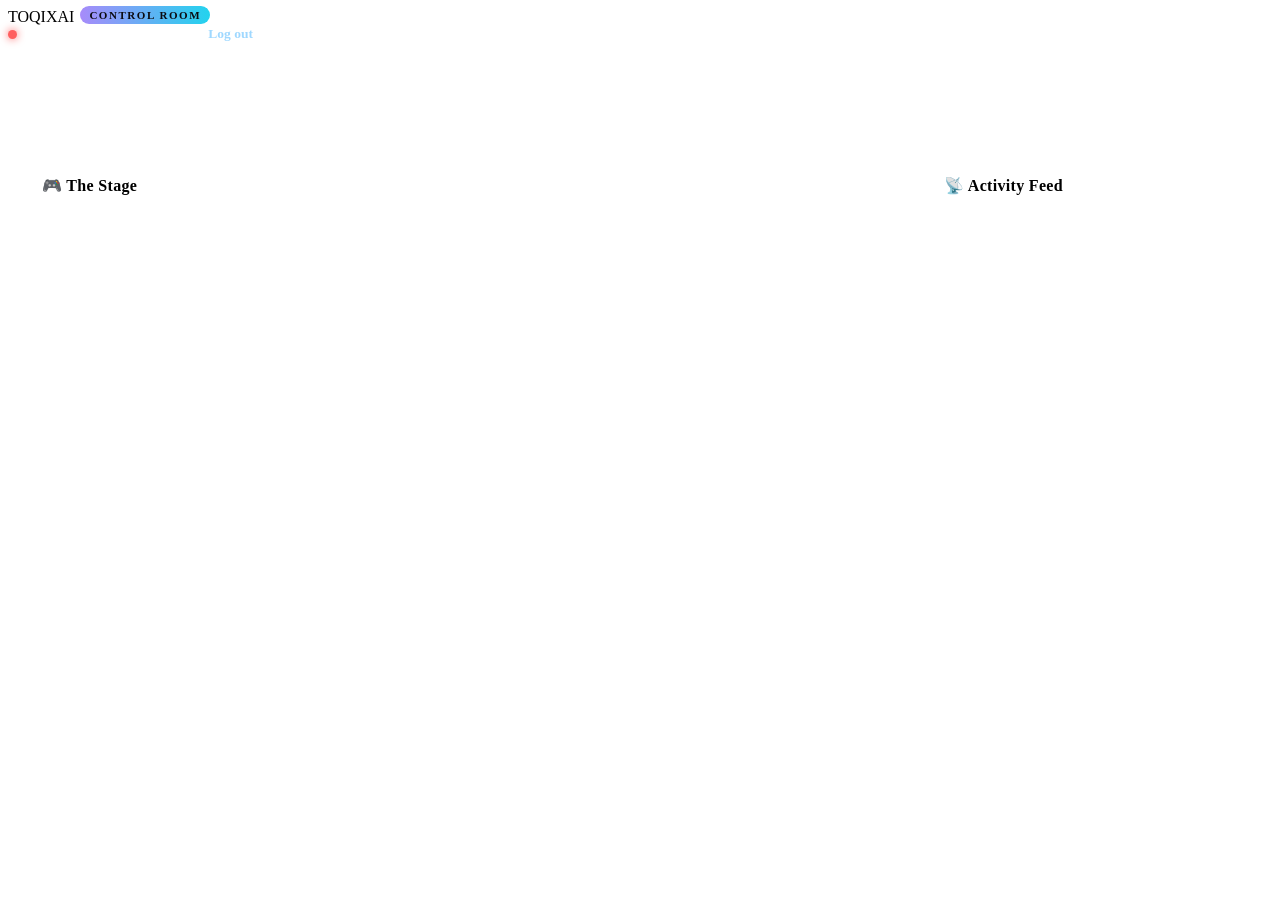
==== web/control.html @ a5a44273 "Control Room: live crew dashboard + heartbeats" ====
<!DOCTYPE html>
<html lang="en">
<head>
<meta charset="utf-8">
<meta name="viewport" content="width=device-width, initial-scale=1">
<title>TOQIX Control Room</title>
<link rel="stylesheet" href="/static/style.css">
<style>
  .cr-wrap { max-width: 1280px; margin: 0 auto; padding: 96px 16px 60px; position: relative; z-index: 1; }
  .cr-tag { font-size: 11px; font-weight: 800; letter-spacing: .14em; color: #0b0b10;
    background: linear-gradient(90deg, #a78bfa, #22d3ee);
    padding: 3px 9px; border-radius: 999px; vertical-align: 3px; margin-left: 6px; }
  .hdr-right { display: flex; align-items: center; gap: 16px; font-size: 13.5px; }
  #conn { display: flex; align-items: center; gap: 7px; color: rgba(255,255,255,.6);
    font-weight: 700; letter-spacing: .06em; font-size: 11.5px; }
  #conn-dot { width: 9px; height: 9px; border-radius: 50%; background: #f5b544;
    box-shadow: 0 0 8px #f5b544; display: inline-block; }
  #conn.on #conn-dot { background: #35e0a1; box-shadow: 0 0 9px #35e0a1; }
  #conn.off #conn-dot { background: #ff5f5f; box-shadow: 0 0 9px #ff5f5f; }
  #clock { font-variant-numeric: tabular-nums; color: rgba(255,255,255,.85); font-weight: 600; }
  .logout { color: #9fd8ff; text-decoration: none; font-weight: 600; }
  .cards { display: grid; grid-template-columns: repeat(auto-fit, minmax(150px, 1fr)); gap: 12px; margin-bottom: 20px; }
  .stat { padding: 16px; border-radius: 16px; }
  .stat .n { font-size: 28px; font-weight: 800; }
  .stat .l { font-size: 12.5px; color: rgba(255,255,255,.55); margin-top: 2px; }
  .stat.bad .n { color: #ff9c9c; }
  .cr-grid { display: grid; grid-template-columns: minmax(0, 1fr) 330px; gap: 16px; align-items: start; }
  @media (max-width: 900px) { .cr-grid { grid-template-columns: 1fr; } }
  .panel { padding: 18px; border-radius: 18px; }
  .panel h2 { font-size: 16px; margin: 0 0 6px; letter-spacing: .02em; }
  .stage-zone { margin-top: 14px; }
  .stage-zone h3 { font-size: 11.5px; text-transform: uppercase; letter-spacing: .12em;
    color: rgba(255,255,255,.45); margin: 0 0 4px; font-weight: 700; }
  .unit-row { display: flex; flex-wrap: wrap; gap: 10px; }
  .empty-note { color: rgba(255,255,255,.4); font-size: 13.5px; padding: 14px 4px; }

  /* ---------- the units (2D characters) ---------- */
  .unit { --acc: #22d3ee; position: relative; width: 168px; padding: 26px 10px 12px;
    border-radius: 16px; text-align: center;
    background: linear-gradient(180deg, rgba(255,255,255,.06), rgba(255,255,255,.02));
    border: 1px solid rgba(255,255,255,.1); }
  .unit.wide { width: 262px; }
  .unit.plat-kaggle { --acc: #22d3ee; }
  .unit.plat-colab { --acc: #f5a544; }
  .unit.plat-local { --acc: #a78bfa; }
  .char { height: 104px; display: flex; align-items: flex-end; justify-content: center; }
  .char.sm { height: 74px; }
  .char-svg { height: 100%; width: auto; overflow: visible;
    animation: bob 3.2s ease-in-out infinite; transform-origin: 50% 100%; }
  @keyframes bob { 0%, 100% { transform: translateY(0); } 50% { transform: translateY(-4px); } }
  .unit.st-busy .char-svg, .unit.st-awake .char-svg { animation-duration: .95s; }
  .unit.st-off .char-svg, .unit.st-none .char-svg, .unit.st-sleep .char-svg { animation-duration: 5.5s; }
  .unit.st-off .char, .unit.st-none .char { filter: grayscale(1) brightness(.62); }
  .unit.st-sleep .char { filter: brightness(.72) saturate(.6); }
  .unit.st-error .char { filter: saturate(1.1); }

  .platform { height: 12px; margin: 2px 14px 0; border-radius: 50%;
    background: radial-gradient(ellipse at center, rgba(255,255,255,.28), rgba(255,255,255,.05) 70%); }
  .unit.st-busy .platform, .unit.st-awake .platform {
    background: radial-gradient(ellipse at center, var(--acc), rgba(255,255,255,.04) 72%);
    animation: platPulse 1.6s ease-in-out infinite; }
  @keyframes platPulse { 0%, 100% { opacity: .55; } 50% { opacity: 1; } }
  .unit.st-error .platform {
    background: radial-gradient(ellipse at center, rgba(255,80,80,.85), rgba(255,255,255,.04) 72%);
    animation: errPulse 1.15s ease-out infinite; }
  @keyframes errPulse {
    0% { box-shadow: 0 0 0 0 rgba(255,80,80,.55); }
    70% { box-shadow: 0 0 0 13px rgba(255,80,80,0); }
    100% { box-shadow: 0 0 0 0 rgba(255,80,80,0); } }

  /* robot parts */
  .antenna, .mic, .headset, .staff { stroke: #8b93b8; stroke-width: 3; stroke-linecap: round; }
  .tip { fill: #565d7d; }
  .unit.st-idle .tip, .unit.st-busy .tip, .unit.st-ok .tip, .unit.st-awake .tip {
    fill: var(--acc); filter: drop-shadow(0 0 5px var(--acc)); }
  .head, .hbody { fill: #2b3049; stroke: var(--acc); stroke-width: 2; }
  .body { fill: #232842; stroke: var(--acc); stroke-width: 2; }
  .ear, .neck, .base, .hbase { fill: #3a4062; }
  .eye { fill: #eaf6ff; transform-box: fill-box; transform-origin: center;
    animation: blink 4.4s infinite; }
  @keyframes blink { 0%, 93%, 100% { transform: scaleY(1); } 96% { transform: scaleY(.08); } }
  .mouth { fill: #8b93b8; }
  .core { fill: var(--acc); opacity: .8; transform-box: fill-box; transform-origin: center; }
  .unit.st-busy .core { animation: corePulse 1s ease-in-out infinite; }
  @keyframes corePulse { 0%, 100% { transform: scale(1); opacity: .7; }
    50% { transform: scale(1.28); opacity: 1; } }
  .arm { fill: #2b3049; stroke: var(--acc); stroke-width: 1.6; transform-box: fill-box; }
  .arm-l { transform-origin: 50% 10%; } .arm-r { transform-origin: 50% 10%; }
  .unit.st-busy .arm-l { animation: swing .9s ease-in-out infinite; }
  .unit.st-busy .arm-r { animation: swing .9s ease-in-out infinite reverse; }
  @keyframes swing { 0%, 100% { transform: rotate(10deg); } 50% { transform: rotate(-10deg); } }

  /* operator parts */
  .face { fill: #f2c79b; }
  .cap { fill: #31456e; } .cap-brim { fill: #22345a; }
  .pad { fill: #1d2338; stroke: var(--acc); stroke-width: 1.4; }
  .torso { fill: #31456e; }
  .desk { fill: #1d2338; stroke: rgba(255,255,255,.16); }
  .screen { fill: #10182e; stroke: var(--acc); stroke-width: 1.6; }
  .screen-line { fill: #57e6c9; opacity: .75; }
  .lamp { fill: #565d7d; }
  .unit.st-ok .lamp { fill: #35e0a1; filter: drop-shadow(0 0 6px #35e0a1); }
  .unit.st-error .lamp { fill: #ff5f5f; filter: drop-shadow(0 0 6px #ff5f5f); }

  /* wizard parts */
  .hat { fill: #4b3482; stroke: #a78bfa; stroke-width: 1.6; }
  .hat-brim { fill: #3a2866; }
  .beard { fill: #e8e6df; }
  .robe { fill: #3a2866; stroke: #a78bfa; stroke-width: 1.6; }
  .orb { fill: #565d7d; }
  .unit.st-awake .orb { fill: #c9b8ff; filter: drop-shadow(0 0 9px #a78bfa);
    animation: corePulse 2.2s ease-in-out infinite; transform-box: fill-box; transform-origin: center; }

  /* helper bot parts */
  .dome { fill: #2b3049; stroke: var(--acc); stroke-width: 2; }

  .bubble { position: absolute; top: 4px; left: 50%; transform: translateX(-50%);
    background: rgba(240,248,255,.95); color: #141824; font-size: 11px; font-weight: 800;
    letter-spacing: .04em; padding: 4px 9px; border-radius: 999px; white-space: nowrap;
    box-shadow: 0 4px 14px rgba(0,0,0,.4); z-index: 2; }
  .bubble::after { content: ""; position: absolute; left: 50%; bottom: -5px;
    transform: translateX(-50%); border: 5px solid transparent;
    border-top-color: rgba(240,248,255,.95); border-bottom: 0; }
  .uname { font-weight: 700; font-size: 13.5px; margin-top: 7px; word-break: break-all; }
  .utags { display: flex; gap: 6px; justify-content: center; align-items: center;
    flex-wrap: wrap; margin-top: 4px; }
  .tag { font-size: 10px; font-weight: 800; letter-spacing: .08em; padding: 2px 7px;
    border-radius: 999px; color: #0b0b10; background: var(--acc); }
  .caps { font-size: 11px; color: rgba(255,255,255,.5); }
  .udetail { font-size: 12px; color: rgba(255,255,255,.62); margin-top: 5px;
    min-height: 15px; word-break: break-word; }
  .ustatus { font-size: 11.5px; font-weight: 700; margin-top: 3px; color: rgba(255,255,255,.8); }
  .unit.st-off .ustatus, .unit.st-none .ustatus, .unit.st-sleep .ustatus { color: rgba(255,255,255,.45); }
  .unit.st-error .ustatus { color: #ff9c9c; }
  .bar { height: 6px; border-radius: 999px; background: rgba(255,255,255,.12);
    margin: 8px 8px 0; overflow: hidden; }
  .bar i { display: block; height: 100%; border-radius: 999px; background: var(--acc);
    transition: width .6s ease; }
  .zzz { position: absolute; top: 8px; right: 12px; color: rgba(200,215,255,.75);
    font-weight: 800; pointer-events: none; }
  .zzz span { position: absolute; opacity: 0; animation: zFloat 2.8s linear infinite; }
  .zzz span:nth-child(2) { animation-delay: .9s; font-size: 13px; }
  .zzz span:nth-child(3) { animation-delay: 1.8s; font-size: 16px; }
  .zzz span:nth-child(1) { font-size: 11px; }
  @keyframes zFloat { 0% { transform: translate(0, 6px); opacity: 0; }
    25% { opacity: .9; } 100% { transform: translate(9px, -18px); opacity: 0; } }

  /* ---------- activity feed ---------- */
  .feed-panel { max-height: 880px; overflow: auto; }
  .feed-item { display: flex; gap: 10px; padding: 10px 2px;
    border-bottom: 1px solid rgba(255,255,255,.07); font-size: 13px; }
  .feed-item:last-child { border-bottom: 0; }
  .fdot { flex: none; width: 9px; height: 9px; border-radius: 50%; margin-top: 5px; background: #8b93b8; }
  .fdot.done { background: #35e0a1; } .fdot.failed { background: #ff5f5f; }
  .fdot.generating { background: #f5b544; box-shadow: 0 0 7px #f5b544; }
  .fdot.queued, .fdot.exported { background: #57a8ff; }
  .fdot.cancelled { background: #565d7d; }
  .fmain { min-width: 0; }
  .ftitle { font-weight: 700; font-size: 12px; letter-spacing: .05em; }
  .ftitle .fst { color: rgba(255,255,255,.55); font-weight: 600; }
  .fprompt { color: rgba(255,255,255,.78); word-break: break-word; margin-top: 1px; }
  .fmeta { color: rgba(255,255,255,.42); font-size: 11.5px; margin-top: 2px; }

  @media (prefers-reduced-motion: reduce) {
    * { animation: none !important; transition: none !important; }
  }
</style>
</head>
<body>
<div class="aurora" aria-hidden="true"><i class="a1"></i><i class="a2"></i><i class="a3"></i></div>
<header class="topbar glass">
  <div class="logo">TOQIX<span>AI</span><span class="cr-tag">CONTROL ROOM</span></div>
  <div class="hdr-right">
    <span id="conn"><i id="conn-dot"></i><span id="conn-txt">CONNECTING</span></span>
    <span id="clock">--:--:--</span>
    <a class="logout" href="/control/logout">Log out</a>
  </div>
</header>

<main class="cr-wrap">
  <div class="cards" id="cards"></div>
  <div class="cr-grid">
    <section class="panel glass">
      <h2>&#127918; The Stage</h2>
      <div class="stage-zone"><h3>GPU Fleet</h3><div class="unit-row" id="workers"></div></div>
      <div class="stage-zone"><h3>Command</h3><div class="unit-row" id="command"></div></div>
      <div class="stage-zone"><h3>Systems Bay</h3><div class="unit-row" id="systems"></div></div>
    </section>
    <aside class="panel glass feed-panel">
      <h2>&#128225; Activity Feed</h2>
      <div id="feed"></div>
    </aside>
  </div>
</main>

<script>
(function () {
  "use strict";
  function $(id) { return document.getElementById(id); }
  function esc(s) {
    return String(s == null ? "" : s)
      .replace(/&/g, "&amp;").replace(/</g, "&lt;").replace(/>/g, "&gt;")
      .replace(/"/g, "&quot;");
  }
  function ago(s) {
    if (s == null) return "—";
    s = Math.max(0, Math.round(s));
    if (s < 8) return "just now";
    if (s < 60) return s + "s ago";
    if (s < 3600) return Math.round(s / 60) + "m ago";
    if (s < 86400) return Math.round(s / 3600) + "h ago";
    return Math.round(s / 86400) + "d ago";
  }

  /* ---------------- character art (pure SVG, zero assets) ---------------- */
  function robotSVG() {
    return '<svg class="char-svg" viewBox="0 0 120 132" aria-hidden="true">'
      + '<line class="antenna" x1="60" y1="24" x2="60" y2="11"/>'
      + '<circle class="tip" cx="60" cy="8" r="5"/>'
      + '<rect class="ear" x="21" y="38" width="7" height="18" rx="3.5"/>'
      + '<rect class="ear" x="92" y="38" width="7" height="18" rx="3.5"/>'
      + '<rect class="head" x="29" y="24" width="62" height="46" rx="13"/>'
      + '<circle class="eye" cx="48" cy="44" r="5.5"/>'
      + '<circle class="eye" cx="72" cy="44" r="5.5"/>'
      + '<rect class="mouth" x="50" y="59" width="20" height="4" rx="2"/>'
      + '<rect class="neck" x="54" y="70" width="12" height="6"/>'
      + '<rect class="arm arm-l" x="15" y="78" width="11" height="32" rx="5.5"/>'
      + '<rect class="arm arm-r" x="94" y="78" width="11" height="32" rx="5.5"/>'
      + '<rect class="body" x="33" y="76" width="54" height="40" rx="11"/>'
      + '<circle class="core" cx="60" cy="95" r="8.5"/>'
      + '<rect class="base" x="42" y="118" width="36" height="8" rx="4"/>'
      + '</svg>';
  }
  function operatorSVG() {
    return '<svg class="char-svg" viewBox="0 0 120 132" aria-hidden="true">'
      + '<path class="torso" d="M40 120 v-32 a20 13 0 0 1 40 0 v32 z"/>'
      + '<circle class="face" cx="60" cy="33" r="16"/>'
      + '<path class="cap" d="M43 29 a17 15 0 0 1 34 0 z"/>'
      + '<rect class="cap-brim" x="39" y="28" width="42" height="5" rx="2.5"/>'
      + '<path class="headset" d="M42 35 a18 17 0 0 1 36 0" fill="none"/>'
      + '<rect class="pad" x="39" y="33" width="7" height="13" rx="3.5"/>'
      + '<rect class="pad" x="74" y="33" width="7" height="13" rx="3.5"/>'
      + '<path class="mic" d="M77 45 q3 10 -9 12" fill="none"/>'
      + '<circle class="tip" cx="65" cy="57" r="2.6"/>'
      + '<circle class="eye" cx="54" cy="35" r="2.4"/>'
      + '<circle class="eye" cx="66" cy="35" r="2.4"/>'
      + '<rect class="screen" x="36" y="64" width="48" height="36" rx="4"/>'
      + '<rect class="screen-line" x="43" y="72" width="24" height="4" rx="2"/>'
      + '<rect class="screen-line" x="43" y="81" width="33" height="4" rx="2"/>'
      + '<rect class="screen-line" x="43" y="90" width="18" height="4" rx="2"/>'
      + '<rect class="desk" x="10" y="102" width="100" height="12" rx="5"/>'
      + '<circle class="lamp" cx="99" cy="95" r="4.5"/>'
      + '</svg>';
  }
  function wizardSVG() {
    return '<svg class="char-svg" viewBox="0 0 120 132" aria-hidden="true">'
      + '<line class="staff" x1="93" y1="42" x2="93" y2="122"/>'
      + '<circle class="orb" cx="93" cy="33" r="9.5"/>'
      + '<path class="robe" d="M36 126 l11 -46 h26 l11 46 z"/>'
      + '<path class="beard" d="M49 66 q11 15 22 0 l-5 19 q-6 5 -12 0 z"/>'
      + '<circle class="face" cx="60" cy="58" r="13"/>'
      + '<circle class="eye" cx="55" cy="57" r="2.2"/>'
      + '<circle class="eye" cx="65" cy="57" r="2.2"/>'
      + '<polygon class="hat" points="60,2 39,45 81,45"/>'
      + '<ellipse class="hat-brim" cx="60" cy="46" rx="28" ry="6"/>'
      + '</svg>';
  }
  function helperSVG() {
    return '<svg class="char-svg" viewBox="0 0 80 84" aria-hidden="true">'
      + '<line class="antenna" x1="40" y1="18" x2="40" y2="9"/>'
      + '<circle class="tip" cx="40" cy="6" r="3.5"/>'
      + '<path class="dome" d="M14 45 a26 25 0 0 1 52 0 z"/>'
      + '<rect class="hbody" x="14" y="45" width="52" height="23" rx="9"/>'
      + '<circle class="eye" cx="40" cy="54" r="6"/>'
      + '<ellipse class="hbase" cx="40" cy="75" rx="20" ry="5"/>'
      + '</svg>';
  }
  var ZZ = '<div class="zzz"><span>z</span><span>z</span><span>Z</span></div>';

  /* ---------------- rendering ---------------- */
  function renderCards(state) {
    var q = state.queue || {};
    var online = (state.workers || []).filter(function (w) { return w.online; }).length;
    var cards = [
      [online, "Workers Online", ""],
      [q.queued || 0, "In Queue", ""],
      [q.generating || 0, "Generating", ""],
      [q.done_today || 0, "Done Today", ""],
      [q.failed_today || 0, "Failed Today", (q.failed_today || 0) > 0 ? "bad" : ""]
    ];
    $("cards").innerHTML = cards.map(function (c) {
      return '<div class="stat glass ' + c[2] + '"><div class="n">' + c[0]
        + '</div><div class="l">' + c[1] + '</div></div>';
    }).join("");
  }

  function workerUnit(w) {
    var st, status, bubble = "", bar = "";
    if (!w.online) {
      st = "st-off";
      status = "Offline · seen " + ago(w.last_seen_ago_s);
    } else if (w.current_job) {
      st = "st-busy";
      var kind = String(w.current_job.kind || "video").toUpperCase();
      var pct = w.current_job.progress || 0;
      bubble = '<div class="bubble">' + esc(kind) + " " + pct + "%</div>";
      bar = '<div class="bar"><i style="width:' + pct + '%"></i></div>';
      status = "Working · " + esc(kind) + " " + pct + "%";
    } else {
      st = "st-idle";
      status = "Online · ready for work";
    }
    var caps = (w.caps && w.caps.length) ? esc(w.caps.join(" · ")) : "—";
    return '<div class="unit ' + st + " plat-" + esc(w.platform) + '">'
      + bubble + (st === "st-off" ? ZZ : "")
      + '<div class="char">' + robotSVG() + '</div><div class="platform"></div>'
      + '<div class="uname">' + esc(w.name) + '</div>'
      + '<div class="utags"><span class="tag">'
      + esc(String(w.platform).toUpperCase()) + '</span>'
      + '<span class="caps">' + caps + '</span></div>'
      + bar + '<div class="ustatus">' + esc(status) + '</div></div>';
  }

  function renderWorkers(state) {
    var ws = state.workers || [];
    $("workers").innerHTML = ws.length
      ? ws.map(workerUnit).join("")
      : '<div class="empty-note">No workers have checked in yet — the fleet is asleep.</div>';
  }

  function heartbeatUnit(opts) {
    // opts: {hb|null, svg, name, role, noneText, okStatus, errStatus}
    var st, status, detail = "";
    if (!opts.hb) {
      st = opts.noneState || "st-none";
      status = opts.noneText;
    } else if (opts.hb.status === "ok" || opts.hb.status === "done"
               || opts.hb.status === "success") {
      st = opts.okState || "st-ok";
      status = "Last check-in " + ago(opts.hb.ago_s);
      detail = opts.hb.detail || "";
    } else {
      st = "st-error";
      status = "Trouble · " + ago(opts.hb.ago_s);
      detail = opts.hb.detail || opts.hb.status;
    }
    return '<div class="unit wide ' + st + " plat-" + opts.plat + '">'
      + (st === "st-none" || st === "st-sleep" ? ZZ : "")
      + '<div class="char">' + opts.svg + '</div><div class="platform"></div>'
      + '<div class="uname">' + esc(opts.name) + '</div>'
      + '<div class="utags"><span class="tag">' + esc(opts.role) + '</span></div>'
      + (detail ? '<div class="udetail">' + esc(detail) + '</div>' : "")
      + '<div class="ustatus">' + esc(status) + '</div></div>';
  }

  function renderCommand(state) {
    var hb = (state.heartbeats || {})["fleet-manager"] || null;
    var manager = heartbeatUnit({
      hb: hb, svg: operatorSVG(), name: "Fleet Manager", role: "OPERATOR",
      plat: "local", noneText: "No signal yet — waiting for first check-in"
    });
    var ag = state.agent || {};
    var awake = (ag.chat_workers_online || 0) > 0;
    var agent = heartbeatUnit({
      hb: awake ? { status: "ok", detail: "", ago_s: 0 } : null,
      svg: wizardSVG(), name: "TOQIX Agent", role: "SITE BRAIN",
      plat: "local", noneState: "st-sleep",
      noneText: "Asleep · " + (ag.chat_jobs_24h || 0) + " chats in 24h",
      okState: "st-awake"
    });
    if (awake) {
      agent = agent.replace("Last check-in just now",
        "Awake · " + ag.chat_workers_online + " chat worker(s) online · "
        + (ag.chat_jobs_24h || 0) + " chats in 24h");
    }
    $("command").innerHTML = manager + agent;
  }

  var SYSTEMS = [
    ["self-test", "Self-Test Bot", "SELF-TEST"],
    ["daily-research", "Research Bot", "RESEARCH"],
    ["daily-shorts", "Shorts Bot", "SHORTS"],
    ["model-watch", "Model Scout", "MODEL WATCH"]
  ];
  function renderSystems(state) {
    var hbs = state.heartbeats || {};
    $("systems").innerHTML = SYSTEMS.map(function (s) {
      var hb = hbs[s[0]] || null;
      var st, status, detail = "";
      if (!hb) { st = "st-none"; status = "Waiting for first check-in"; }
      else if (hb.status === "ok" || hb.status === "done" || hb.status === "success") {
        st = "st-ok"; status = "Checked in " + ago(hb.ago_s); detail = hb.detail || "";
      } else {
        st = "st-error"; status = "Trouble · " + ago(hb.ago_s); detail = hb.detail || hb.status;
      }
      return '<div class="unit ' + st + ' plat-local">'
        + (st === "st-none" ? ZZ : "")
        + '<div class="char sm">' + helperSVG() + '</div><div class="platform"></div>'
        + '<div class="uname">' + esc(s[1]) + '</div>'
        + '<div class="utags"><span class="tag">' + esc(s[2]) + '</span></div>'
        + (detail ? '<div class="udetail">' + esc(detail) + '</div>' : "")
        + '<div class="ustatus">' + esc(status) + '</div></div>';
    }).join("");
  }

  function renderFeed(state) {
    var items = state.feed || [];
    if (!items.length) {
      $("feed").innerHTML = '<div class="empty-note">Nothing yet — the stage is quiet.</div>';
      return;
    }
    var now = state.generated_at || (Date.now() / 1000);
    $("feed").innerHTML = items.map(function (j) {
      var meta = [];
      if (j.claimed_by) meta.push("by " + j.claimed_by);
      if (j.status === "generating") meta.push((j.progress || 0) + "%");
      meta.push(ago(now - (j.updated_at || now)));
      return '<div class="feed-item"><span class="fdot ' + esc(j.status) + '"></span>'
        + '<div class="fmain"><div class="ftitle">'
        + esc(String(j.kind || "video").toUpperCase())
        + ' <span class="fst">' + esc(j.status) + '</span></div>'
        + '<div class="fprompt">' + esc(j.prompt || "") + '</div>'
        + '<div class="fmeta">' + esc(meta.join(" · ")) + '</div></div></div>';
    }).join("");
  }

  /* ---------------- polling + clock ---------------- */
  function setConn(on, txt) {
    $("conn").className = on ? "on" : "off";
    $("conn-txt").textContent = txt;
  }
  function refresh() {
    fetch("/api/control/state", { headers: { "Accept": "application/json" } })
      .then(function (r) {
        if (r.status === 401) { window.location.href = "/control"; throw new Error("401"); }
        if (!r.ok) throw new Error(r.status);
        return r.json();
      })
      .then(function (state) {
        setConn(true, "LIVE");
        renderCards(state); renderWorkers(state);
        renderCommand(state); renderSystems(state); renderFeed(state);
      })
      .catch(function () { setConn(false, "RECONNECTING"); });
  }
  function tickClock() {
    var d = new Date();
    function p(n) { return (n < 10 ? "0" : "") + n; }
    $("clock").textContent = p(d.getHours()) + ":" + p(d.getMinutes()) + ":" + p(d.getSeconds());
  }
  setInterval(refresh, 10000);
  setInterval(tickClock, 1000);
  tickClock(); refresh();
})();
</script>
</body>
</html>
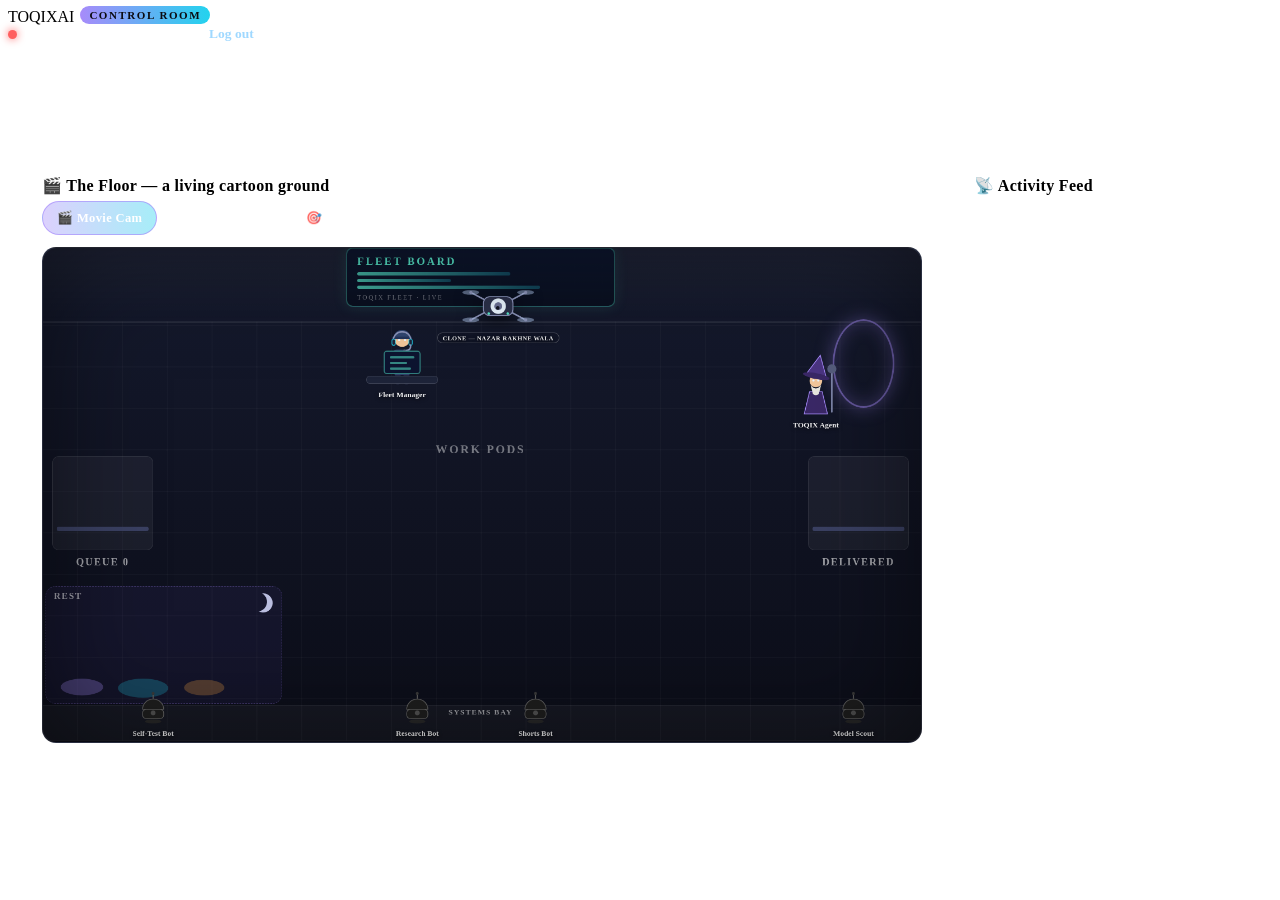
==== commit e8aa6b33: "Control Room v2: living cartoon floor + movie camera + guardian drone" ====
--- a/web/control.html
+++ b/web/control.html
@@ -6,7 +6,7 @@
 <title>TOQIX Control Room</title>
 <link rel="stylesheet" href="/static/style.css">
 <style>
-  .cr-wrap { max-width: 1280px; margin: 0 auto; padding: 96px 16px 60px; position: relative; z-index: 1; }
+  .cr-wrap { max-width: 1360px; margin: 0 auto; padding: 96px 16px 60px; position: relative; z-index: 1; }
   .cr-tag { font-size: 11px; font-weight: 800; letter-spacing: .14em; color: #0b0b10;
     background: linear-gradient(90deg, #a78bfa, #22d3ee);
     padding: 3px 9px; border-radius: 999px; vertical-align: 3px; margin-left: 6px; }
@@ -24,128 +24,262 @@
   .stat .n { font-size: 28px; font-weight: 800; }
   .stat .l { font-size: 12.5px; color: rgba(255,255,255,.55); margin-top: 2px; }
   .stat.bad .n { color: #ff9c9c; }
-  .cr-grid { display: grid; grid-template-columns: minmax(0, 1fr) 330px; gap: 16px; align-items: start; }
+  .cr-grid { display: grid; grid-template-columns: minmax(0, 1fr) 300px; gap: 16px; align-items: start; }
   @media (max-width: 900px) { .cr-grid { grid-template-columns: 1fr; } }
   .panel { padding: 18px; border-radius: 18px; }
   .panel h2 { font-size: 16px; margin: 0 0 6px; letter-spacing: .02em; }
-  .stage-zone { margin-top: 14px; }
-  .stage-zone h3 { font-size: 11.5px; text-transform: uppercase; letter-spacing: .12em;
-    color: rgba(255,255,255,.45); margin: 0 0 4px; font-weight: 700; }
-  .unit-row { display: flex; flex-wrap: wrap; gap: 10px; }
   .empty-note { color: rgba(255,255,255,.4); font-size: 13.5px; padding: 14px 4px; }
 
-  /* ---------- the units (2D characters) ---------- */
-  .unit { --acc: #22d3ee; position: relative; width: 168px; padding: 26px 10px 12px;
-    border-radius: 16px; text-align: center;
-    background: linear-gradient(180deg, rgba(255,255,255,.06), rgba(255,255,255,.02));
-    border: 1px solid rgba(255,255,255,.1); }
-  .unit.wide { width: 262px; }
-  .unit.plat-kaggle { --acc: #22d3ee; }
-  .unit.plat-colab { --acc: #f5a544; }
-  .unit.plat-local { --acc: #a78bfa; }
-  .char { height: 104px; display: flex; align-items: flex-end; justify-content: center; }
-  .char.sm { height: 74px; }
-  .char-svg { height: 100%; width: auto; overflow: visible;
-    animation: bob 3.2s ease-in-out infinite; transform-origin: 50% 100%; }
-  @keyframes bob { 0%, 100% { transform: translateY(0); } 50% { transform: translateY(-4px); } }
-  .unit.st-busy .char-svg, .unit.st-awake .char-svg { animation-duration: .95s; }
-  .unit.st-off .char-svg, .unit.st-none .char-svg, .unit.st-sleep .char-svg { animation-duration: 5.5s; }
-  .unit.st-off .char, .unit.st-none .char { filter: grayscale(1) brightness(.62); }
-  .unit.st-sleep .char { filter: brightness(.72) saturate(.6); }
-  .unit.st-error .char { filter: saturate(1.1); }
-
-  .platform { height: 12px; margin: 2px 14px 0; border-radius: 50%;
-    background: radial-gradient(ellipse at center, rgba(255,255,255,.28), rgba(255,255,255,.05) 70%); }
-  .unit.st-busy .platform, .unit.st-awake .platform {
-    background: radial-gradient(ellipse at center, var(--acc), rgba(255,255,255,.04) 72%);
+  /* ---------- camera controls ---------- */
+  .camrow { display: flex; gap: 8px; align-items: center; margin: 4px 0 12px; flex-wrap: wrap; }
+  .cambtn { appearance: none; border: 1px solid rgba(255,255,255,.16); background: rgba(255,255,255,.06);
+    color: rgba(255,255,255,.78); font: inherit; font-size: 12.5px; font-weight: 600;
+    padding: 8px 14px; border-radius: 999px; cursor: pointer; letter-spacing: .03em; }
+  .cambtn:hover { background: rgba(255,255,255,.12); color: #fff; }
+  .cambtn.active { background: linear-gradient(90deg, rgba(167,139,250,.4), rgba(34,211,238,.4));
+    border-color: rgba(167,139,250,.65); color: #fff; }
+  .camhint { font-size: 11.5px; color: rgba(255,255,255,.42); margin-left: auto; }
+
+  /* ---------- the floor: viewport + world ---------- */
+  #viewport { position: relative; overflow: hidden; border-radius: 14px; aspect-ratio: 16 / 9;
+    background: linear-gradient(180deg, #151a2e 0%, #101322 52%, #0c0e19 100%);
+    border: 1px solid rgba(255,255,255,.09); }
+  #world { position: absolute; left: 0; top: 0; width: 1600px; height: 900px;
+    transform-origin: 0 0; will-change: transform; }
+  .vig { position: absolute; inset: 0; pointer-events: none; z-index: 5; border-radius: 14px;
+    box-shadow: inset 0 0 110px rgba(0,0,0,.5); }
+  .wall { position: absolute; left: 0; top: 0; width: 1600px; height: 152px;
+    background: linear-gradient(180deg, rgba(255,255,255,.055), rgba(255,255,255,0));
+    border-bottom: 2px solid rgba(255,255,255,.07); }
+  .floorgrid { position: absolute; left: 0; top: 152px; width: 1600px; height: 748px;
+    background:
+      repeating-linear-gradient(0deg, rgba(255,255,255,.026) 0 2px, transparent 2px 74px),
+      repeating-linear-gradient(90deg, rgba(255,255,255,.026) 0 2px, transparent 2px 80px); }
+  .zone-label { position: absolute; font-size: 21px; font-weight: 800; letter-spacing: .16em;
+    color: rgba(255,255,255,.42); white-space: nowrap; }
+  .zone-tag { position: absolute; font-size: 18px; font-weight: 800; letter-spacing: .14em;
+    color: rgba(255,255,255,.6); white-space: nowrap; }
+
+  .board { position: absolute; left: 560px; top: 20px; width: 480px; height: 106px; z-index: 40;
+    border-radius: 12px; background: linear-gradient(180deg, #0e1730, #0a1020);
+    border: 2px solid rgba(87,230,201,.35); box-shadow: 0 0 26px rgba(87,230,201,.12);
+    padding: 12px 18px; box-sizing: border-box; }
+  .board h4 { margin: 0 0 8px; font-size: 19px; letter-spacing: .2em; color: #57e6c9; }
+  .board .blines i { display: block; height: 6px; border-radius: 3px; margin-top: 6px;
+    background: linear-gradient(90deg, rgba(87,230,201,.75), rgba(34,211,238,.25)); }
+  .board .board-sub { margin-top: 9px; font-size: 11.5px; letter-spacing: .22em; color: rgba(255,255,255,.4); }
+
+  .shelf { position: absolute; width: 180px; height: 168px; top: 392px; z-index: 60; }
+  .shelf.q { left: 36px; } .shelf.o { left: 1384px; }
+  .shelf-back { position: absolute; inset: 0; border-radius: 12px;
+    background: rgba(255,255,255,.05); border: 1.5px solid rgba(255,255,255,.11); }
+  .shelf-board { position: absolute; left: 8px; right: 8px; bottom: 34px; height: 8px;
+    border-radius: 4px; background: #3a4062; }
+  .shelf .zone-tag { left: 50%; transform: translateX(-50%); bottom: -32px; }
+  #qboxes { position: absolute; left: 14px; bottom: 42px; width: 152px;
+    display: flex; flex-wrap: wrap-reverse; gap: 5px; }
+
+  .restzone { position: absolute; left: 24px; top: 624px; width: 420px; height: 208px; z-index: 30;
+    border-radius: 18px; background: rgba(88,72,180,.1); border: 1.5px dashed rgba(167,139,250,.32); }
+  .restzone .zone-tag { left: 14px; top: 8px; font-size: 16px; }
+  .moon { position: absolute; right: 26px; top: 10px; width: 34px; height: 34px; border-radius: 50%;
+    background: transparent; box-shadow: 9px 5px 0 0 rgba(217,220,255,.85); transform: rotate(-18deg); }
+  .bean { position: absolute; border-radius: 50%; }
+  .bean.b1 { left: 26px; bottom: 14px; width: 76px; height: 30px; background: rgba(167,139,250,.32); }
+  .bean.b2 { left: 128px; bottom: 10px; width: 90px; height: 34px; background: rgba(34,211,238,.25); }
+  .bean.b3 { left: 246px; bottom: 14px; width: 72px; height: 28px; background: rgba(245,165,68,.28); }
+
+  #command, #workers, #systems, #fx, #actors { position: absolute; inset: 0; }
+  #actors { pointer-events: none; }
+  #actors .actor { pointer-events: auto; cursor: pointer; }
+  .console { position: absolute; left: 596px; top: 204px; width: 128px; height: 62px; z-index: 1400; }
+  .console-screen { width: 66px; height: 42px; margin: 0 auto; border-radius: 6px;
+    background: #0d1430; border: 2px solid rgba(87,230,201,.5); padding-top: 2px; box-sizing: border-box; }
+  .console-screen i { display: block; height: 4px; margin: 6px 9px 0; border-radius: 2px;
+    background: rgba(87,230,201,.55); }
+  .console-screen i:nth-child(2) { margin-right: 22px; }
+  .console-screen i:nth-child(3) { margin-right: 15px; }
+  .console-desk { height: 12px; margin-top: 3px; border-radius: 6px; background: #1d2338;
+    border: 1.5px solid rgba(255,255,255,.16); }
+  .portal { position: absolute; left: 1428px; top: 148px; width: 104px; height: 152px; z-index: 300;
+    border-radius: 50%; border: 3px solid rgba(167,139,250,.55);
+    box-shadow: 0 0 34px rgba(167,139,250,.35), inset 0 0 34px rgba(167,139,250,.25);
+    animation: portalPulse 3.2s ease-in-out infinite; }
+  @keyframes portalPulse { 0%, 100% { box-shadow: 0 0 22px rgba(167,139,250,.25), inset 0 0 22px rgba(167,139,250,.18); }
+    50% { box-shadow: 0 0 42px rgba(167,139,250,.5), inset 0 0 40px rgba(167,139,250,.32); } }
+  .bay { position: absolute; left: 0; top: 836px; width: 1600px; height: 64px;
+    background: rgba(255,255,255,.045); border-top: 1.5px solid rgba(255,255,255,.09); }
+  .baytag { left: 800px; top: 841px; transform: translateX(-50%); font-size: 13.5px; z-index: 20; }
+
+  /* ---------- work pods ---------- */
+  .pod { --acc: #22d3ee; position: absolute; width: 176px; transform: translate(-50%, -100%); }
+  .pod.plat-kaggle { --acc: #22d3ee; } .pod.plat-colab { --acc: #f5a544; } .pod.plat-local { --acc: #a78bfa; }
+  .pod-desk { height: 44px; border-radius: 10px; position: relative;
+    background: linear-gradient(180deg, #242945, #1a1e33); border: 2px solid var(--acc); }
+  .pod.working .pod-desk { box-shadow: 0 0 20px -2px var(--acc); }
+  .pod-screen { position: absolute; left: 13px; top: -25px; width: 52px; height: 35px; border-radius: 5px;
+    background: #0d1430; border: 2px solid var(--acc); overflow: hidden; }
+  .pod-screen::after { content: ""; position: absolute; inset: 5px;
+    background: repeating-linear-gradient(0deg, rgba(87,230,201,.5) 0 3px, transparent 3px 7px); }
+  .pod-name { position: absolute; left: 0; right: 0; top: 15px; text-align: center;
+    font-size: 11.5px; font-weight: 700; color: rgba(255,255,255,.66); white-space: nowrap; overflow: hidden; }
+  .pod-plat { height: 12px; margin: 3px 18px 0; border-radius: 50%;
+    background: radial-gradient(ellipse at center, rgba(255,255,255,.26), rgba(255,255,255,.04) 70%); }
+  .pod.working .pod-plat { background: radial-gradient(ellipse at center, var(--acc), rgba(255,255,255,.04) 72%);
     animation: platPulse 1.6s ease-in-out infinite; }
   @keyframes platPulse { 0%, 100% { opacity: .55; } 50% { opacity: 1; } }
-  .unit.st-error .platform {
-    background: radial-gradient(ellipse at center, rgba(255,80,80,.85), rgba(255,255,255,.04) 72%);
-    animation: errPulse 1.15s ease-out infinite; }
-  @keyframes errPulse {
-    0% { box-shadow: 0 0 0 0 rgba(255,80,80,.55); }
-    70% { box-shadow: 0 0 0 13px rgba(255,80,80,0); }
-    100% { box-shadow: 0 0 0 0 rgba(255,80,80,0); } }
-
-  /* robot parts */
+  .pod-box { display: none; }
+  .pod.working .pod-box { display: block; position: absolute; right: 12px; top: -21px; }
+
+  /* ---------- job boxes ---------- */
+  .jobbox { width: 36px; height: 28px; border-radius: 4px; position: relative; flex: none;
+    background: linear-gradient(180deg, #d29a55, #b57e3e); border: 2px solid #8a5a24; box-sizing: border-box; }
+  .jobbox::before { content: ""; position: absolute; left: 50%; top: 0; bottom: 0; width: 6px;
+    transform: translateX(-50%); background: rgba(255,235,200,.55); }
+  .jobbox::after { content: ""; position: absolute; top: 50%; left: 0; right: 0; height: 5px;
+    transform: translateY(-50%); background: rgba(255,235,200,.35); }
+  .sprite .jobbox { position: absolute; left: 50%; bottom: 0; transform: translateX(-50%);
+    display: none; z-index: 3; }
+  .actor.carrying .sprite .jobbox { display: block; }
+
+  /* ---------- actors ---------- */
+  .actor { --acc: #22d3ee; --dir: 1; position: absolute; left: 0; top: 0; width: 0; height: 0;
+    will-change: transform; }
+  .actor.plat-kaggle { --acc: #22d3ee; } .actor.plat-colab { --acc: #f5a544; }
+  .actor.plat-local { --acc: #a78bfa; }
+  .a-robot { --sh: 124px; } .a-robot.mini { --sh: 58px; }
+  .a-manager { --sh: 118px; } .a-wizard { --sh: 118px; }
+  .a-helper { --sh: 64px; } .a-drone { --sh: 86px; }
+  .flip { position: absolute; left: 0; top: 0; transform: translate(-50%, -100%) scaleX(var(--dir)); }
+  .a-robot.mini .flip { transform: translate(-50%, -100%) scaleX(var(--dir)) scale(.45); }
+  .a-drone .flip { transform: translate(-50%, -50%); }
+  .sprite { position: relative; transform-origin: 50% 100%; animation: breathe 3.4s ease-in-out infinite; }
+  @keyframes breathe { 0%, 100% { transform: translateY(0); } 50% { transform: translateY(-3px); } }
+  .a-robot .sprite svg { width: 110px; height: 121px; }
+  .a-manager .sprite svg { width: 104px; height: 114px; }
+  .a-wizard .sprite svg { width: 104px; height: 114px; }
+  .a-helper .sprite svg { width: 58px; height: 61px; }
+  .a-drone .sprite svg { width: 132px; height: 79px; }
+  .char-svg { display: block; overflow: visible; }
+  .actor.walking .sprite { animation: walkBob .36s ease-in-out infinite; }
+  @keyframes walkBob { 0%, 100% { transform: translateY(0) rotate(-1.6deg); }
+    50% { transform: translateY(-6px) rotate(1.6deg); } }
+  .actor.hop .sprite { animation: hopA .5s ease-out; }
+  @keyframes hopA { 0% { transform: translateY(0); } 35% { transform: translateY(-17px); }
+    100% { transform: translateY(0); } }
+  .actor.sad .sprite { animation: shakeA .55s ease-in-out; }
+  @keyframes shakeA { 0%, 100% { transform: translateX(0); } 20% { transform: translateX(-5px); }
+    40% { transform: translateX(5px); } 60% { transform: translateX(-4px); } 80% { transform: translateX(3px); } }
+  .actor.sleeping .sprite, .actor.offdim .sprite { filter: grayscale(1) brightness(.6); }
+  .a-drone .sprite { animation: none; filter: drop-shadow(0 12px 13px rgba(0,0,0,.45)); }
+
+  .bubblewrap { position: absolute; left: 0; bottom: var(--sh); transform: translateX(-50%);
+    width: 0; display: flex; justify-content: center; pointer-events: none; z-index: 6; }
+  .bubble { position: relative; background: rgba(240,248,255,.95); color: #141824; font-size: 15.5px;
+    font-weight: 800; letter-spacing: .03em; padding: 5px 11px; border-radius: 999px;
+    white-space: nowrap; box-shadow: 0 4px 14px rgba(0,0,0,.4); display: none; }
+  .bubble::after { content: ""; position: absolute; left: 50%; bottom: -5px; transform: translateX(-50%);
+    border: 5px solid transparent; border-top-color: rgba(240,248,255,.95); border-bottom: 0; }
+  .zzz { position: absolute; left: 30px; bottom: calc(var(--sh) - 8px); color: rgba(200,215,255,.8);
+    font-weight: 800; pointer-events: none; display: none; z-index: 6; }
+  .actor.sleeping .zzz, .actor.doze .zzz, .actor.msleep .zzz { display: block; }
+  .zzz span { position: absolute; opacity: 0; animation: zFloat 2.8s linear infinite; font-size: 12px; }
+  .zzz span:nth-child(2) { animation-delay: .9s; font-size: 15px; }
+  .zzz span:nth-child(3) { animation-delay: 1.8s; font-size: 19px; }
+  @keyframes zFloat { 0% { transform: translate(0, 6px); opacity: 0; }
+    25% { opacity: .9; } 100% { transform: translate(10px, -20px); opacity: 0; } }
+  .aname { position: absolute; top: 7px; left: 0; transform: translateX(-50%); font-size: 13.5px;
+    font-weight: 700; white-space: nowrap; color: rgba(255,255,255,.94);
+    text-shadow: 0 2px 7px rgba(0,0,0,.75); }
+  .aname .atag { font-size: 9.5px; font-weight: 800; letter-spacing: .07em; padding: 1.5px 6px;
+    border-radius: 999px; color: #0b0b10; background: var(--acc); vertical-align: 2px; margin-left: 4px; }
+  .astat { position: absolute; top: 26px; left: 0; transform: translateX(-50%); font-size: 10.5px;
+    white-space: nowrap; color: rgba(255,255,255,.58); text-shadow: 0 1px 5px rgba(0,0,0,.8); }
+  .a-drone .aname { top: 47px; background: rgba(18,22,38,.85); border: 1px solid rgba(255,255,255,.28);
+    padding: 2.5px 9px; border-radius: 999px; font-size: 11px; letter-spacing: .06em; }
+  .a-drone .astat { top: 71px; }
+
+  /* SVG part styles (shared with v1 art) */
   .antenna, .mic, .headset, .staff { stroke: #8b93b8; stroke-width: 3; stroke-linecap: round; }
   .tip { fill: #565d7d; }
-  .unit.st-idle .tip, .unit.st-busy .tip, .unit.st-ok .tip, .unit.st-awake .tip {
-    fill: var(--acc); filter: drop-shadow(0 0 5px var(--acc)); }
+  .actor.online .tip, .actor.work .tip, .a-helper.lit .tip { fill: var(--acc);
+    filter: drop-shadow(0 0 5px var(--acc)); }
   .head, .hbody { fill: #2b3049; stroke: var(--acc); stroke-width: 2; }
   .body { fill: #232842; stroke: var(--acc); stroke-width: 2; }
   .ear, .neck, .base, .hbase { fill: #3a4062; }
-  .eye { fill: #eaf6ff; transform-box: fill-box; transform-origin: center;
-    animation: blink 4.4s infinite; }
+  .eye { fill: #eaf6ff; transform-box: fill-box; transform-origin: center; animation: blink 4.4s infinite; }
   @keyframes blink { 0%, 93%, 100% { transform: scaleY(1); } 96% { transform: scaleY(.08); } }
   .mouth { fill: #8b93b8; }
   .core { fill: var(--acc); opacity: .8; transform-box: fill-box; transform-origin: center; }
-  .unit.st-busy .core { animation: corePulse 1s ease-in-out infinite; }
+  .actor.work .core { animation: corePulse 1s ease-in-out infinite; }
   @keyframes corePulse { 0%, 100% { transform: scale(1); opacity: .7; }
     50% { transform: scale(1.28); opacity: 1; } }
   .arm { fill: #2b3049; stroke: var(--acc); stroke-width: 1.6; transform-box: fill-box; }
   .arm-l { transform-origin: 50% 10%; } .arm-r { transform-origin: 50% 10%; }
-  .unit.st-busy .arm-l { animation: swing .9s ease-in-out infinite; }
-  .unit.st-busy .arm-r { animation: swing .9s ease-in-out infinite reverse; }
+  .actor.walking .arm-l, .actor.work .arm-l { animation: swing .38s ease-in-out infinite; }
+  .actor.walking .arm-r, .actor.work .arm-r { animation: swing .38s ease-in-out infinite reverse; }
+  .actor.work .arm-l, .actor.work .arm-r { animation-duration: .95s; }
   @keyframes swing { 0%, 100% { transform: rotate(10deg); } 50% { transform: rotate(-10deg); } }
-
-  /* operator parts */
+  /* operator */
   .face { fill: #f2c79b; }
   .cap { fill: #31456e; } .cap-brim { fill: #22345a; }
   .pad { fill: #1d2338; stroke: var(--acc); stroke-width: 1.4; }
-  .torso { fill: #31456e; }
-  .desk { fill: #1d2338; stroke: rgba(255,255,255,.16); }
-  .screen { fill: #10182e; stroke: var(--acc); stroke-width: 1.6; }
-  .screen-line { fill: #57e6c9; opacity: .75; }
-  .lamp { fill: #565d7d; }
-  .unit.st-ok .lamp { fill: #35e0a1; filter: drop-shadow(0 0 6px #35e0a1); }
-  .unit.st-error .lamp { fill: #ff5f5f; filter: drop-shadow(0 0 6px #ff5f5f); }
-
-  /* wizard parts */
+  .torso { fill: #31456e; } .legs { fill: #232842; }
+  .a-manager .arm { fill: #31456e; stroke: rgba(255,255,255,.25); }
+  .a-manager.pointing .arm-r { transform: rotate(-138deg); }
+  /* wizard */
   .hat { fill: #4b3482; stroke: #a78bfa; stroke-width: 1.6; }
   .hat-brim { fill: #3a2866; }
   .beard { fill: #e8e6df; }
   .robe { fill: #3a2866; stroke: #a78bfa; stroke-width: 1.6; }
+  .hatg { transform-box: fill-box; transform-origin: 50% 100%; transition: transform .4s; }
+  .a-wizard.doze .hatg { transform: rotate(11deg) translateY(2px); }
+  .staffg { transform-box: fill-box; transform-origin: 50% 100%; transition: transform .3s; }
+  .a-wizard.cast .staffg { transform: rotate(-20deg); }
   .orb { fill: #565d7d; }
-  .unit.st-awake .orb { fill: #c9b8ff; filter: drop-shadow(0 0 9px #a78bfa);
+  .a-wizard.awake .orb { fill: #c9b8ff; filter: drop-shadow(0 0 9px #a78bfa);
     animation: corePulse 2.2s ease-in-out infinite; transform-box: fill-box; transform-origin: center; }
-
-  /* helper bot parts */
+  /* helper */
   .dome { fill: #2b3049; stroke: var(--acc); stroke-width: 2; }
-
-  .bubble { position: absolute; top: 4px; left: 50%; transform: translateX(-50%);
-    background: rgba(240,248,255,.95); color: #141824; font-size: 11px; font-weight: 800;
-    letter-spacing: .04em; padding: 4px 9px; border-radius: 999px; white-space: nowrap;
-    box-shadow: 0 4px 14px rgba(0,0,0,.4); z-index: 2; }
-  .bubble::after { content: ""; position: absolute; left: 50%; bottom: -5px;
-    transform: translateX(-50%); border: 5px solid transparent;
-    border-top-color: rgba(240,248,255,.95); border-bottom: 0; }
-  .uname { font-weight: 700; font-size: 13.5px; margin-top: 7px; word-break: break-all; }
-  .utags { display: flex; gap: 6px; justify-content: center; align-items: center;
-    flex-wrap: wrap; margin-top: 4px; }
-  .tag { font-size: 10px; font-weight: 800; letter-spacing: .08em; padding: 2px 7px;
-    border-radius: 999px; color: #0b0b10; background: var(--acc); }
-  .caps { font-size: 11px; color: rgba(255,255,255,.5); }
-  .udetail { font-size: 12px; color: rgba(255,255,255,.62); margin-top: 5px;
-    min-height: 15px; word-break: break-word; }
-  .ustatus { font-size: 11.5px; font-weight: 700; margin-top: 3px; color: rgba(255,255,255,.8); }
-  .unit.st-off .ustatus, .unit.st-none .ustatus, .unit.st-sleep .ustatus { color: rgba(255,255,255,.45); }
-  .unit.st-error .ustatus { color: #ff9c9c; }
-  .bar { height: 6px; border-radius: 999px; background: rgba(255,255,255,.12);
-    margin: 8px 8px 0; overflow: hidden; }
-  .bar i { display: block; height: 100%; border-radius: 999px; background: var(--acc);
-    transition: width .6s ease; }
-  .zzz { position: absolute; top: 8px; right: 12px; color: rgba(200,215,255,.75);
-    font-weight: 800; pointer-events: none; }
-  .zzz span { position: absolute; opacity: 0; animation: zFloat 2.8s linear infinite; }
-  .zzz span:nth-child(2) { animation-delay: .9s; font-size: 13px; }
-  .zzz span:nth-child(3) { animation-delay: 1.8s; font-size: 16px; }
-  .zzz span:nth-child(1) { font-size: 11px; }
-  @keyframes zFloat { 0% { transform: translate(0, 6px); opacity: 0; }
-    25% { opacity: .9; } 100% { transform: translate(9px, -18px); opacity: 0; } }
-
-  /* ---------- activity feed ---------- */
+  .a-helper { --acc: #a78bfa; }
+  .a-helper.unlit .sprite { filter: grayscale(1) brightness(.62); }
+  .a-helper.err .core, .a-helper.err .tip { fill: #ff5f5f; }
+  /* drone */
+  .dstrut { stroke: #8b93b8; stroke-width: 3; stroke-linecap: round; }
+  .dbody { fill: #2b3049; stroke: #8b93b8; stroke-width: 2; }
+  .drot { fill: rgba(190,215,255,.45); } .dhub { fill: #8b93b8; }
+  .rotor { transform-box: fill-box; transform-origin: center; animation: spin .16s linear infinite; }
+  @keyframes spin { to { transform: rotate(360deg); } }
+  .a-drone.droop .rotor { animation-duration: .55s; }
+  .deye-w { fill: #eaf6ff; }
+  .diris { fill: #35e0a1; transition: fill .4s; }
+  .a-drone.eye-stale .diris { fill: #6b7194; }
+  .a-drone.eye-alert .diris { fill: #ff5f5f; }
+  .dpupil { fill: #10131f; }
+  .dlight { fill: #57e6c9; }
+  .a-drone.eye-alert .dlight { fill: #ff5f5f; }
+  .a-drone.eye-alert .deye-g { transform-box: fill-box; transform-origin: center;
+    animation: eyeBlink .5s ease-in-out infinite; }
+  @keyframes eyeBlink { 0%, 100% { transform: scaleY(1); } 50% { transform: scaleY(.12); } }
+
+  /* ---------- fx ---------- */
+  .fx { position: absolute; pointer-events: none; }
+  .puff { width: 48px; height: 48px; margin: -24px 0 0 -24px; border-radius: 50%;
+    background: radial-gradient(circle, rgba(255,110,110,.85), rgba(255,80,80,0) 70%);
+    animation: puffA .7s ease-out forwards; }
+  @keyframes puffA { from { transform: scale(.4); opacity: 1; } to { transform: scale(1.7); opacity: 0; } }
+  .spark { width: 9px; height: 9px; margin: -4px 0 0 -4px; border-radius: 2px; background: #ffe27a;
+    box-shadow: 0 0 9px #ffd94d; animation: sparkA .9s ease-out forwards; }
+  @keyframes sparkA { from { transform: translate(0, 0) rotate(0deg); opacity: 1; }
+    to { transform: translate(var(--dx), var(--dy)) rotate(160deg); opacity: 0; } }
+  .flashbox { position: absolute; width: 40px; height: 32px; margin: -16px 0 0 -20px; border-radius: 4px;
+    background: linear-gradient(180deg, #d29a55, #b57e3e); border: 2px solid #35e0a1;
+    animation: flashA 1.3s ease-out forwards; pointer-events: none; }
+  @keyframes flashA { 0% { opacity: 0; transform: translateY(-10px) scale(.7); }
+    25% { opacity: 1; transform: translateY(0) scale(1.06); box-shadow: 0 0 24px rgba(53,224,161,.95); }
+    100% { opacity: 0; transform: translateY(0) scale(1); box-shadow: 0 0 4px rgba(53,224,161,.4); } }
+
+  /* ---------- activity feed (unchanged from v1) ---------- */
   .feed-panel { max-height: 880px; overflow: auto; }
   .feed-item { display: flex; gap: 10px; padding: 10px 2px;
     border-bottom: 1px solid rgba(255,255,255,.07); font-size: 13px; }
@@ -161,6 +295,11 @@
   .fprompt { color: rgba(255,255,255,.78); word-break: break-word; margin-top: 1px; }
   .fmeta { color: rgba(255,255,255,.42); font-size: 11.5px; margin-top: 2px; }
 
+  @media (max-width: 640px) {
+    .cambtn { font-size: 11.5px; padding: 7px 10px; }
+    .camhint { display: none; }
+    .panel { padding: 12px; }
+  }
   @media (prefers-reduced-motion: reduce) {
     * { animation: none !important; transition: none !important; }
   }
@@ -181,10 +320,41 @@
   <div class="cards" id="cards"></div>
   <div class="cr-grid">
     <section class="panel glass">
-      <h2>&#127918; The Stage</h2>
-      <div class="stage-zone"><h3>GPU Fleet</h3><div class="unit-row" id="workers"></div></div>
-      <div class="stage-zone"><h3>Command</h3><div class="unit-row" id="command"></div></div>
-      <div class="stage-zone"><h3>Systems Bay</h3><div class="unit-row" id="systems"></div></div>
+      <h2>&#127916; The Floor — a living cartoon ground</h2>
+      <div class="camrow">
+        <button class="cambtn active" id="cam-movie" type="button">&#127916; Movie Cam</button>
+        <button class="cambtn" id="cam-full" type="button">&#128506;&#65038; Full Ground</button>
+        <button class="cambtn" id="cam-follow" type="button">&#127919; Follow Action</button>
+        <span class="camhint">Movie Cam auto-directs &middot; click any character to focus it</span>
+      </div>
+      <div id="viewport">
+        <div id="world">
+          <div class="wall"></div>
+          <div class="floorgrid"></div>
+          <div class="board"><h4>FLEET BOARD</h4>
+            <div class="blines"><i style="width:62%"></i><i style="width:38%"></i><i style="width:74%"></i></div>
+            <div class="board-sub">TOQIX FLEET &middot; LIVE</div>
+          </div>
+          <div class="shelf q"><div class="shelf-back"></div><div id="qboxes"></div>
+            <div class="shelf-board"></div><div class="zone-tag" id="qtag">QUEUE 0</div></div>
+          <div class="shelf o"><div class="shelf-back"></div>
+            <div class="shelf-board"></div><div class="zone-tag">DELIVERED</div></div>
+          <div class="restzone"><div class="moon"></div><div class="bean b1"></div>
+            <div class="bean b2"></div><div class="bean b3"></div>
+            <div class="zone-tag" id="resttag">REST</div></div>
+          <div id="command">
+            <div class="console"><div class="console-screen"><i></i><i></i><i></i></div>
+              <div class="console-desk"></div></div>
+            <div class="portal"></div>
+          </div>
+          <div class="zone-label" style="left:800px;top:368px;transform:translateX(-50%)">WORK PODS</div>
+          <div id="workers"></div>
+          <div id="systems"><div class="bay"></div><div class="zone-tag baytag">SYSTEMS BAY</div></div>
+          <div id="actors"></div>
+          <div id="fx"></div>
+        </div>
+        <div class="vig"></div>
+      </div>
     </section>
     <aside class="panel glass feed-panel">
       <h2>&#128225; Activity Feed</h2>
@@ -211,6 +381,13 @@
     if (s < 86400) return Math.round(s / 3600) + "h ago";
     return Math.round(s / 86400) + "d ago";
   }
+  function clamp(v, a, b) { return v < a ? a : (v > b ? b : v); }
+  function rand(a, b) { return a + Math.random() * (b - a); }
+
+  var RM = !!(window.matchMedia && window.matchMedia("(prefers-reduced-motion: reduce)").matches);
+  var WW = 1600, WH = 900;
+  var viewport = $("viewport"), world = $("world");
+  var actorsLayer = $("actors"), fxLayer = $("fx");
 
   /* ---------------- character art (pure SVG, zero assets) ---------------- */
   function robotSVG() {
@@ -233,36 +410,34 @@
   }
   function operatorSVG() {
     return '<svg class="char-svg" viewBox="0 0 120 132" aria-hidden="true">'
-      + '<path class="torso" d="M40 120 v-32 a20 13 0 0 1 40 0 v32 z"/>'
-      + '<circle class="face" cx="60" cy="33" r="16"/>'
-      + '<path class="cap" d="M43 29 a17 15 0 0 1 34 0 z"/>'
-      + '<rect class="cap-brim" x="39" y="28" width="42" height="5" rx="2.5"/>'
-      + '<path class="headset" d="M42 35 a18 17 0 0 1 36 0" fill="none"/>'
-      + '<rect class="pad" x="39" y="33" width="7" height="13" rx="3.5"/>'
-      + '<rect class="pad" x="74" y="33" width="7" height="13" rx="3.5"/>'
-      + '<path class="mic" d="M77 45 q3 10 -9 12" fill="none"/>'
-      + '<circle class="tip" cx="65" cy="57" r="2.6"/>'
-      + '<circle class="eye" cx="54" cy="35" r="2.4"/>'
-      + '<circle class="eye" cx="66" cy="35" r="2.4"/>'
-      + '<rect class="screen" x="36" y="64" width="48" height="36" rx="4"/>'
-      + '<rect class="screen-line" x="43" y="72" width="24" height="4" rx="2"/>'
-      + '<rect class="screen-line" x="43" y="81" width="33" height="4" rx="2"/>'
-      + '<rect class="screen-line" x="43" y="90" width="18" height="4" rx="2"/>'
-      + '<rect class="desk" x="10" y="102" width="100" height="12" rx="5"/>'
-      + '<circle class="lamp" cx="99" cy="95" r="4.5"/>'
+      + '<rect class="legs" x="45" y="102" width="12" height="26" rx="5"/>'
+      + '<rect class="legs" x="63" y="102" width="12" height="26" rx="5"/>'
+      + '<rect class="arm arm-l" x="29" y="62" width="11" height="36" rx="5.5"/>'
+      + '<rect class="arm arm-r" x="80" y="62" width="11" height="36" rx="5.5"/>'
+      + '<rect class="torso" x="38" y="56" width="44" height="52" rx="11"/>'
+      + '<circle class="face" cx="60" cy="34" r="16"/>'
+      + '<path class="cap" d="M43 30 a17 15 0 0 1 34 0 z"/>'
+      + '<rect class="cap-brim" x="39" y="29" width="42" height="5" rx="2.5"/>'
+      + '<path class="headset" d="M42 36 a18 17 0 0 1 36 0" fill="none"/>'
+      + '<rect class="pad" x="39" y="34" width="7" height="13" rx="3.5"/>'
+      + '<rect class="pad" x="74" y="34" width="7" height="13" rx="3.5"/>'
+      + '<path class="mic" d="M77 46 q3 10 -9 12" fill="none"/>'
+      + '<circle class="tip" cx="65" cy="58" r="2.6"/>'
+      + '<circle class="eye" cx="54" cy="36" r="2.4"/>'
+      + '<circle class="eye" cx="66" cy="36" r="2.4"/>'
       + '</svg>';
   }
   function wizardSVG() {
     return '<svg class="char-svg" viewBox="0 0 120 132" aria-hidden="true">'
-      + '<line class="staff" x1="93" y1="42" x2="93" y2="122"/>'
-      + '<circle class="orb" cx="93" cy="33" r="9.5"/>'
+      + '<g class="staffg"><line class="staff" x1="93" y1="42" x2="93" y2="122"/>'
+      + '<circle class="orb" cx="93" cy="33" r="9.5"/></g>'
       + '<path class="robe" d="M36 126 l11 -46 h26 l11 46 z"/>'
       + '<path class="beard" d="M49 66 q11 15 22 0 l-5 19 q-6 5 -12 0 z"/>'
       + '<circle class="face" cx="60" cy="58" r="13"/>'
       + '<circle class="eye" cx="55" cy="57" r="2.2"/>'
       + '<circle class="eye" cx="65" cy="57" r="2.2"/>'
-      + '<polygon class="hat" points="60,2 39,45 81,45"/>'
-      + '<ellipse class="hat-brim" cx="60" cy="46" rx="28" ry="6"/>'
+      + '<g class="hatg"><polygon class="hat" points="60,2 39,45 81,45"/>'
+      + '<ellipse class="hat-brim" cx="60" cy="46" rx="28" ry="6"/></g>'
       + '</svg>';
   }
   function helperSVG() {
@@ -271,13 +446,461 @@
       + '<circle class="tip" cx="40" cy="6" r="3.5"/>'
       + '<path class="dome" d="M14 45 a26 25 0 0 1 52 0 z"/>'
       + '<rect class="hbody" x="14" y="45" width="52" height="23" rx="9"/>'
-      + '<circle class="eye" cx="40" cy="54" r="6"/>'
+      + '<circle class="core" cx="40" cy="54" r="6"/>'
       + '<ellipse class="hbase" cx="40" cy="75" rx="20" ry="5"/>'
       + '</svg>';
   }
+  function droneSVG() {
+    function rotor(x, y) {
+      return '<g class="rotor"><ellipse class="drot" cx="' + x + '" cy="' + y
+        + '" rx="16" ry="4.5"/><circle class="dhub" cx="' + x + '" cy="' + y + '" r="3"/></g>';
+    }
+    return '<svg class="char-svg" viewBox="0 0 140 84" aria-hidden="true">'
+      + '<line class="dstrut" x1="52" y1="34" x2="18" y2="16"/>'
+      + '<line class="dstrut" x1="88" y1="34" x2="122" y2="16"/>'
+      + '<line class="dstrut" x1="52" y1="50" x2="18" y2="68"/>'
+      + '<line class="dstrut" x1="88" y1="50" x2="122" y2="68"/>'
+      + '<rect class="dbody" x="42" y="24" width="56" height="36" rx="12"/>'
+      + '<g class="deye-g"><circle class="deye-w" cx="70" cy="42" r="14.5"/>'
+      + '<circle class="diris" cx="70" cy="42" r="7.5"/>'
+      + '<circle class="dpupil" cx="70" cy="42" r="3.4"/></g>'
+      + rotor(18, 16) + rotor(122, 16) + rotor(18, 68) + rotor(122, 68)
+      + '<circle class="dlight" cx="52" cy="56" r="2.4"/>'
+      + '<circle class="dlight" cx="88" cy="56" r="2.4"/>'
+      + '</svg>';
+  }
   var ZZ = '<div class="zzz"><span>z</span><span>z</span><span>Z</span></div>';
 
-  /* ---------------- rendering ---------------- */
+  /* ---------------- world layout (1600x900 logical units) ---------------- */
+  var DOOR = { x: -70, y: 730 };
+  var INBOX_FRONT = { x: 292, y: 520 };
+  var OUTBOX_FRONT = { x: 1308, y: 520 };
+  var CONSOLE_POST = { x: 660, y: 268 };
+  var BOARD_FRONT = { x: 800, y: 208 };
+  var WIZ_POST = { x: 1398, y: 322 };
+  var WALK = 120, RUN = 190;
+  function podSlot(i) {
+    var cx = 425 + (i % 5) * 186, deskY = 452 + Math.floor(i / 5) * 184;
+    return { cx: cx, deskY: deskY, front: { x: cx, y: deskY + 64 } };
+  }
+  function restSlot(i) {
+    return { x: 52 + (i % 8) * 48, y: 664 + Math.floor(i / 8) * 47 };
+  }
+  function wanderPoint() { return { x: rand(480, 1340), y: rand(722, 812) }; }
+
+  /* ---------------- actor engine ---------------- */
+  var ACTORS = [];
+  function makeActor(kind, svgHTML, nameHTML) {
+    var el = document.createElement("div");
+    el.className = "actor a-" + kind;
+    el.innerHTML = '<div class="bubblewrap"><div class="bubble"></div></div>' + ZZ
+      + '<div class="flip"><div class="sprite">' + svgHTML
+      + '<div class="jobbox"></div></div></div>'
+      + '<div class="aname">' + (nameHTML || "") + '</div><div class="astat"></div>';
+    actorsLayer.appendChild(el);
+    var a = {
+      kind: kind, el: el, sprite: el.querySelector(".sprite"),
+      bubbleEl: el.querySelector(".bubble"), nameEl: el.querySelector(".aname"),
+      statEl: el.querySelector(".astat"),
+      x: 0, y: 0, dir: 1, plan: [], stepInit: false, waitEnd: 0, walking: false,
+      bubbleUntil: 0, bubbleProgress: false, mode: "boot", nextWander: 0, jobId: null
+    };
+    el._actor = a;
+    ACTORS.push(a);
+    return a;
+  }
+  function setPos(a) {
+    a.el.style.transform = "translate(" + a.x + "px," + a.y + "px)";
+    a.el.style.zIndex = a.kind === "drone" ? 9000 : (1000 + Math.round(a.y));
+  }
+  function setDir(a, d) {
+    if (d !== a.dir) { a.dir = d; a.el.style.setProperty("--dir", d); }
+  }
+  function gotoStep(x, y, s) { return { t: "go", x: x, y: y, s: s || WALK }; }
+  function waitStep(ms) { return { t: "wait", ms: ms }; }
+  function doStep(fn) { return { t: "do", fn: fn }; }
+  function setPlan(a, steps) { a.plan = steps.slice(); a.stepInit = false; }
+  function bubble(a, text, ttl, isProg) {
+    a.bubbleEl.textContent = text;
+    a.bubbleEl.style.display = "block";
+    a.bubbleUntil = performance.now() + (ttl || 2500);
+    a.bubbleProgress = !!isProg;
+  }
+  function hideBubble(a) { a.bubbleEl.style.display = "none"; a.bubbleUntil = 0; }
+  function hop(a) {
+    a.el.classList.remove("hop");
+    void a.el.offsetWidth;
+    a.el.classList.add("hop");
+    setTimeout(function () { a.el.classList.remove("hop"); }, 540);
+  }
+  function progText(a) {
+    return String(a.jobKind || "video").toUpperCase() + " " + (a.progress || 0) + "%";
+  }
+
+  function stepActor(a, dt, now) {
+    a.walking = false;
+    var guard = 0;
+    while (a.plan.length && guard++ < 10) {
+      var st = a.plan[0];
+      if (st.t === "do") { a.plan.shift(); a.stepInit = false; st.fn(); continue; }
+      if (st.t === "wait") {
+        if (!a.stepInit) { a.stepInit = true; a.waitEnd = now + st.ms; }
+        if (now >= a.waitEnd) { a.plan.shift(); a.stepInit = false; continue; }
+        break;
+      }
+      var dx = st.x - a.x, dy = st.y - a.y, dist = Math.sqrt(dx * dx + dy * dy);
+      var stepLen = (RM ? 1e7 : st.s) * dt;
+      if (dist <= Math.max(stepLen, 1.5)) {
+        a.x = st.x; a.y = st.y; a.plan.shift(); a.stepInit = false; continue;
+      }
+      a.x += dx / dist * stepLen;
+      a.y += dy / dist * stepLen;
+      if (Math.abs(dx) > 3) setDir(a, dx > 0 ? 1 : -1);
+      a.walking = true;
+      break;
+    }
+    a.el.classList.toggle("walking", a.walking);
+    setPos(a);
+    if (a.bubbleUntil && now > a.bubbleUntil) {
+      if (a.mode === "work" && a.jobId) bubble(a, progText(a), 6500, true);
+      else hideBubble(a);
+    }
+    if (a.kind === "robot" && a.mode === "off" && !a.plan.length) {
+      a.el.classList.add("sleeping", "mini");
+    }
+    if (a.kind === "robot" && a.mode === "idle" && !a.plan.length && !RM
+        && now >= a.nextWander) {
+      var p = wanderPoint();
+      setPlan(a, [gotoStep(p.x, p.y, 68), waitStep(400 + Math.random() * 1100)]);
+      a.nextWander = now + 2800 + Math.random() * 1800;
+    }
+  }
+
+  /* ---------------- fx ---------------- */
+  function puff(x, y) {
+    var p = document.createElement("div");
+    p.className = "fx puff";
+    p.style.left = x + "px"; p.style.top = y + "px";
+    fxLayer.appendChild(p);
+    setTimeout(function () { p.remove(); }, 760);
+  }
+  function sparkles(x, y) {
+    for (var i = 0; i < 6; i++) {
+      var s = document.createElement("div");
+      s.className = "fx spark";
+      var ang = (i / 6) * Math.PI * 2 + Math.random() * 0.5, d = 34 + Math.random() * 30;
+      s.style.left = x + "px"; s.style.top = y + "px";
+      s.style.setProperty("--dx", Math.cos(ang) * d + "px");
+      s.style.setProperty("--dy", (Math.sin(ang) * d - 14) + "px");
+      fxLayer.appendChild(s);
+      setTimeout(function (el) { el.remove(); }, 950, s);
+    }
+  }
+  function shelfFlash() {
+    var f = document.createElement("div");
+    f.className = "flashbox";
+    f.style.left = "1474px"; f.style.top = "428px";
+    fxLayer.appendChild(f);
+    setTimeout(function () { f.remove(); }, 1360);
+  }
+
+  /* ---------------- pods ---------------- */
+  var pods = new Map();
+  function ensurePod(a) {
+    if (pods.has(a.name)) return;
+    var s = podSlot(a.podIndex % 10);
+    var el = document.createElement("div");
+    el.className = "pod plat-" + a.platform;
+    el.innerHTML = '<div class="pod-desk"><div class="pod-screen"></div>'
+      + '<div class="pod-box jobbox"></div><div class="pod-name"></div></div>'
+      + '<div class="pod-plat"></div>';
+    el.style.left = s.cx + "px";
+    el.style.top = s.deskY + "px";
+    el.style.zIndex = 500 + s.deskY;
+    el.querySelector(".pod-name").textContent = a.name;
+    $("workers").appendChild(el);
+    pods.set(a.name, el);
+  }
+  function removePod(name) {
+    var el = pods.get(name);
+    if (el) { el.remove(); pods.delete(name); }
+  }
+  function podSetWork(a, on) {
+    var el = pods.get(a.name);
+    if (el) el.classList.toggle("working", !!on);
+  }
+
+  /* ---------------- cast: singleton characters ---------------- */
+  var manager = makeActor("manager", operatorSVG(), "Fleet Manager");
+  manager.x = CONSOLE_POST.x; manager.y = CONSOLE_POST.y;
+  manager.lastQueue = null; manager.lastDetail = null; setPos(manager);
+  var wizard = makeActor("wizard", wizardSVG(), "TOQIX Agent");
+  wizard.x = WIZ_POST.x; wizard.y = WIZ_POST.y;
+  wizard.el.classList.add("doze"); setPos(wizard);
+  var drone = makeActor("drone", droneSVG(), "CLONE — NAZAR RAKHNE WALA");
+  drone.x = 800; drone.y = 118; drone.mode = "patrol"; drone.droop = true;
+  drone.fresh = false; drone.alert = false; drone.alertUntil = 0;
+  drone.swoopUntil = 0; drone.lastSwoop = -1e9; drone.failedBase = null;
+  drone.pupil = drone.el.querySelector(".dpupil");
+  drone.el.classList.add("eye-stale", "droop"); setPos(drone);
+
+  var SYSTEMS = [
+    ["self-test", "Self-Test Bot"], ["daily-research", "Research Bot"],
+    ["daily-shorts", "Shorts Bot"], ["model-watch", "Model Scout"]
+  ];
+  var helpers = SYSTEMS.map(function (s, i) {
+    var a = makeActor("helper", helperSVG(), esc(s[1]));
+    a.key = s[0]; a.segX = 200 + i * 400; a.phase = rand(0, 6.28);
+    a.x = a.segX; a.y = 872; a.lastAgo = null; a.lit = false;
+    a.el.classList.add("unlit"); setPos(a);
+    return a;
+  });
+
+  /* ---------------- robots + reconciliation ---------------- */
+  var robots = new Map(), nextPod = 0, nextRest = 0;
+  var feedById = new Map(), prevChatIds = null;
+
+  function createRobot(w) {
+    var a = makeActor("robot", robotSVG(),
+      esc(w.name) + '<span class="atag">' + esc(String(w.platform).toUpperCase()) + "</span>");
+    a.name = w.name; a.platform = w.platform; a.jobId = null;
+    a.podIndex = nextPod++; a.restIndex = nextRest++;
+    a.el.classList.add("plat-" + w.platform);
+    a.el.title = w.name;
+    a.x = DOOR.x; a.y = DOOR.y;
+    setPos(a);
+    robots.set(w.name, a);
+    return a;
+  }
+
+  function reconcileRobot(w) {
+    var a = robots.get(w.name) || createRobot(w);
+    var job = w.current_job || null;
+    a.el.classList.toggle("online", !!w.online);
+    if (w.online) ensurePod(a); else { removePod(a.name); podSetWork(a, false); }
+
+    if (!w.online) {
+      if (a.mode !== "off") {
+        a.jobId = null;
+        a.el.classList.remove("carrying", "work");
+        podSetWork(a, false);
+        a.mode = "off";
+        var s = restSlot(a.restIndex);
+        setPlan(a, [gotoStep(s.x, s.y, WALK)]);
+      }
+      return;
+    }
+    if (a.mode === "off" || a.mode === "boot") {
+      a.el.classList.remove("sleeping", "mini");
+      a.mode = "idle";
+      a.nextWander = performance.now() + rand(300, 1200);
+      var pf = podSlot(a.podIndex % 10).front;
+      setPlan(a, [gotoStep(pf.x, pf.y, RUN)]);
+    }
+    if (job) {
+      if (a.jobId !== job.id) {
+        a.jobId = job.id; a.jobKind = job.kind; a.progress = job.progress || 0;
+        a.hot90 = false;
+        a.el.classList.remove("carrying");
+        podSetWork(a, false);
+        a.mode = "fetch";
+        var front = podSlot(a.podIndex % 10).front;
+        setPlan(a, [
+          gotoStep(INBOX_FRONT.x, INBOX_FRONT.y, RUN),
+          waitStep(600),
+          doStep(function () {
+            a.el.classList.add("carrying");
+            bubble(a, "kaam mil gaya!", 2600);
+            directorEvent("pickup", a);
+          }),
+          gotoStep(front.x, front.y, RUN),
+          doStep(function () {
+            a.el.classList.remove("carrying");
+            podSetWork(a, true);
+            a.el.classList.add("work");
+            a.mode = "work";
+            bubble(a, progText(a), 6500, true);
+          })
+        ]);
+      } else {
+        a.progress = job.progress || 0;
+        a.jobKind = job.kind || a.jobKind;
+        if (a.mode === "work") {
+          a.el.classList.add("work");
+          podSetWork(a, true);
+          if (!(a.bubbleUntil > performance.now() && !a.bubbleProgress)) {
+            bubble(a, progText(a), 6500, true);
+          }
+          if (a.progress >= 90 && !a.hot90) {
+            a.hot90 = true;
+            bubble(a, "GPU garam hay 🔥", 2600);
+          }
+        }
+      }
+    } else if (a.jobId) {
+      var doneId = a.jobId;
+      a.jobId = null;
+      a.el.classList.remove("work");
+      podSetWork(a, false);
+      var f = feedById.get(doneId);
+      if (f && f.status === "failed") {
+        a.mode = "react";
+        setPlan(a, [
+          doStep(function () {
+            a.el.classList.remove("carrying");
+            puff(a.x, a.y - 42);
+            a.el.classList.add("sad");
+            bubble(a, "uff, fail ho gaya", 2800);
+            directorEvent("failed", a);
+          }),
+          waitStep(750),
+          doStep(function () {
+            a.el.classList.remove("sad");
+            a.mode = "idle";
+            a.nextWander = performance.now() + 700;
+          })
+        ]);
+      } else {
+        a.mode = "deliver";
+        setPlan(a, [
+          doStep(function () { a.el.classList.add("carrying"); }),
+          gotoStep(OUTBOX_FRONT.x, OUTBOX_FRONT.y, RUN),
+          doStep(function () {
+            a.el.classList.remove("carrying");
+            shelfFlash();
+            hop(a);
+            bubble(a, "ho gaya! ✓", 2600);
+            directorEvent("delivered", a);
+          }),
+          waitStep(500),
+          doStep(function () {
+            a.mode = "idle";
+            a.nextWander = performance.now() + 900;
+          })
+        ]);
+      }
+    }
+  }
+
+  function reconcileManager(state) {
+    var hb = (state.heartbeats || {})["fleet-manager"] || null;
+    var online = !!(hb && hb.ago_s <= 180);
+    manager.el.classList.toggle("online", online);
+    if (!online) {
+      if (manager.mode !== "sleep") {
+        manager.mode = "sleep";
+        manager.el.classList.add("msleep");
+        setPlan(manager, [gotoStep(CONSOLE_POST.x, CONSOLE_POST.y, WALK)]);
+      }
+      manager.statEl.textContent = hb
+        ? "Signal purana · last " + ago(hb.ago_s) : "No signal yet";
+      return;
+    }
+    manager.el.classList.remove("msleep");
+    manager.statEl.textContent = "Last check-in " + ago(hb.ago_s)
+      + (hb.detail ? " · " + hb.detail : "");
+    if (manager.mode === "sleep" || manager.mode === "boot") manager.mode = "console";
+    var q = (state.queue || {}).queued || 0;
+    var detailChanged = manager.lastDetail !== null && hb.detail !== manager.lastDetail;
+    var queueRose = manager.lastQueue !== null && q > manager.lastQueue;
+    manager.lastDetail = hb.detail;
+    manager.lastQueue = q;
+    if ((queueRose || detailChanged) && manager.mode === "console" && !RM) {
+      manager.mode = "board";
+      setPlan(manager, [
+        gotoStep(BOARD_FRONT.x, BOARD_FRONT.y, WALK),
+        doStep(function () {
+          manager.el.classList.add("pointing");
+          bubble(manager, q > 0 ? "workers lagao!" : "sab theek hay!", 2400);
+          directorEvent("manager", manager);
+        }),
+        waitStep(2000),
+        doStep(function () { manager.el.classList.remove("pointing"); }),
+        gotoStep(CONSOLE_POST.x, CONSOLE_POST.y, WALK),
+        doStep(function () { manager.mode = "console"; })
+      ]);
+    }
+  }
+
+  function reconcileWizard(state) {
+    var ag = state.agent || {};
+    var awake = (ag.chat_workers_online || 0) > 0;
+    wizard.el.classList.toggle("awake", awake);
+    wizard.el.classList.toggle("doze", !awake);
+    wizard.statEl.textContent = awake
+      ? "Awake · " + ag.chat_workers_online + " chat worker(s) · "
+        + (ag.chat_jobs_24h || 0) + " chats/24h"
+      : "Asleep · " + (ag.chat_jobs_24h || 0) + " chats in 24h";
+    var cur = new Set();
+    (state.feed || []).forEach(function (j) { if (j.kind === "chat") cur.add(j.id); });
+    if (prevChatIds) {
+      var fresh = false;
+      cur.forEach(function (id) { if (!prevChatIds.has(id)) fresh = true; });
+      if (fresh) {
+        wizard.el.classList.add("cast");
+        sparkles(wizard.x - 10, wizard.y - 84);
+        setTimeout(function () { wizard.el.classList.remove("cast"); }, 1250);
+      }
+    }
+    prevChatIds = cur;
+  }
+
+  function reconcileHelpers(state) {
+    var hbs = state.heartbeats || {};
+    helpers.forEach(function (a) {
+      var hb = hbs[a.key] || null;
+      var okStatus = hb && (hb.status === "ok" || hb.status === "done"
+        || hb.status === "success");
+      a.lit = !!hb;
+      a.el.classList.toggle("unlit", !hb);
+      a.el.classList.toggle("lit", !!hb);
+      a.el.classList.toggle("err", !!hb && !okStatus);
+      if (!hb) {
+        a.statEl.textContent = "Waiting for first check-in";
+        a.lastAgo = null;
+        return;
+      }
+      a.statEl.textContent = (okStatus ? "Checked in " : "Trouble · ")
+        + ago(hb.ago_s) + (hb.detail ? " · " + hb.detail : "");
+      if (hb.ago_s < 120 && (a.lastAgo === null || hb.ago_s < a.lastAgo - 5)) {
+        hop(a);
+        bubble(a, "check-in!", 2200);
+      }
+      a.lastAgo = hb.ago_s;
+    });
+  }
+
+  function reconcileDrone(state, now) {
+    var hbs = state.heartbeats || {};
+    var ghb = hbs["guardian"] || null;
+    drone.fresh = !!(ghb && ghb.ago_s <= 900);
+    drone.droop = !drone.fresh;
+    var anyErr = false;
+    Object.keys(hbs).forEach(function (k) {
+      if (hbs[k] && hbs[k].status === "error") anyErr = true;
+    });
+    var ft = (state.queue || {}).failed_today || 0;
+    var failedRose = false;
+    if (drone.failedBase === null) drone.failedBase = ft;
+    else if (ft > drone.failedBase) { failedRose = true; drone.failedBase = ft; }
+    if ((anyErr || failedRose) && !RM && drone.mode !== "swoop"
+        && now - drone.lastSwoop > 12000) {
+      drone.mode = "swoop";
+      drone.swoopUntil = now + 5000;
+      drone.alertUntil = now + 6500;
+      drone.lastSwoop = now;
+      bubble(drone, "garbar lag rahi hay!", 3200);
+      directorEvent("alert", drone);
+    }
+    drone.alert = anyErr || now < drone.alertUntil;
+    drone.el.classList.toggle("eye-alert", drone.alert);
+    drone.el.classList.toggle("eye-stale", !drone.alert && !drone.fresh);
+    drone.el.classList.toggle("droop", drone.droop && !drone.alert);
+    drone.statEl.textContent = drone.alert ? "ALERT — garbar!"
+      : drone.fresh ? "nazar rakh raha hay" : "guardian signal purana hay";
+  }
+
+  /* ---------------- cards / feed / shelf (same data as v1) ---------------- */
   function renderCards(state) {
     var q = state.queue || {};
     var online = (state.workers || []).filter(function (w) { return w.online; }).length;
@@ -290,116 +913,7 @@
     ];
     $("cards").innerHTML = cards.map(function (c) {
       return '<div class="stat glass ' + c[2] + '"><div class="n">' + c[0]
-        + '</div><div class="l">' + c[1] + '</div></div>';
-    }).join("");
-  }
-
-  function workerUnit(w) {
-    var st, status, bubble = "", bar = "";
-    if (!w.online) {
-      st = "st-off";
-      status = "Offline · seen " + ago(w.last_seen_ago_s);
-    } else if (w.current_job) {
-      st = "st-busy";
-      var kind = String(w.current_job.kind || "video").toUpperCase();
-      var pct = w.current_job.progress || 0;
-      bubble = '<div class="bubble">' + esc(kind) + " " + pct + "%</div>";
-      bar = '<div class="bar"><i style="width:' + pct + '%"></i></div>';
-      status = "Working · " + esc(kind) + " " + pct + "%";
-    } else {
-      st = "st-idle";
-      status = "Online · ready for work";
-    }
-    var caps = (w.caps && w.caps.length) ? esc(w.caps.join(" · ")) : "—";
-    return '<div class="unit ' + st + " plat-" + esc(w.platform) + '">'
-      + bubble + (st === "st-off" ? ZZ : "")
-      + '<div class="char">' + robotSVG() + '</div><div class="platform"></div>'
-      + '<div class="uname">' + esc(w.name) + '</div>'
-      + '<div class="utags"><span class="tag">'
-      + esc(String(w.platform).toUpperCase()) + '</span>'
-      + '<span class="caps">' + caps + '</span></div>'
-      + bar + '<div class="ustatus">' + esc(status) + '</div></div>';
-  }
-
-  function renderWorkers(state) {
-    var ws = state.workers || [];
-    $("workers").innerHTML = ws.length
-      ? ws.map(workerUnit).join("")
-      : '<div class="empty-note">No workers have checked in yet — the fleet is asleep.</div>';
-  }
-
-  function heartbeatUnit(opts) {
-    // opts: {hb|null, svg, name, role, noneText, okStatus, errStatus}
-    var st, status, detail = "";
-    if (!opts.hb) {
-      st = opts.noneState || "st-none";
-      status = opts.noneText;
-    } else if (opts.hb.status === "ok" || opts.hb.status === "done"
-               || opts.hb.status === "success") {
-      st = opts.okState || "st-ok";
-      status = "Last check-in " + ago(opts.hb.ago_s);
-      detail = opts.hb.detail || "";
-    } else {
-      st = "st-error";
-      status = "Trouble · " + ago(opts.hb.ago_s);
-      detail = opts.hb.detail || opts.hb.status;
-    }
-    return '<div class="unit wide ' + st + " plat-" + opts.plat + '">'
-      + (st === "st-none" || st === "st-sleep" ? ZZ : "")
-      + '<div class="char">' + opts.svg + '</div><div class="platform"></div>'
-      + '<div class="uname">' + esc(opts.name) + '</div>'
-      + '<div class="utags"><span class="tag">' + esc(opts.role) + '</span></div>'
-      + (detail ? '<div class="udetail">' + esc(detail) + '</div>' : "")
-      + '<div class="ustatus">' + esc(status) + '</div></div>';
-  }
-
-  function renderCommand(state) {
-    var hb = (state.heartbeats || {})["fleet-manager"] || null;
-    var manager = heartbeatUnit({
-      hb: hb, svg: operatorSVG(), name: "Fleet Manager", role: "OPERATOR",
-      plat: "local", noneText: "No signal yet — waiting for first check-in"
-    });
-    var ag = state.agent || {};
-    var awake = (ag.chat_workers_online || 0) > 0;
-    var agent = heartbeatUnit({
-      hb: awake ? { status: "ok", detail: "", ago_s: 0 } : null,
-      svg: wizardSVG(), name: "TOQIX Agent", role: "SITE BRAIN",
-      plat: "local", noneState: "st-sleep",
-      noneText: "Asleep · " + (ag.chat_jobs_24h || 0) + " chats in 24h",
-      okState: "st-awake"
-    });
-    if (awake) {
-      agent = agent.replace("Last check-in just now",
-        "Awake · " + ag.chat_workers_online + " chat worker(s) online · "
-        + (ag.chat_jobs_24h || 0) + " chats in 24h");
-    }
-    $("command").innerHTML = manager + agent;
-  }
-
-  var SYSTEMS = [
-    ["self-test", "Self-Test Bot", "SELF-TEST"],
-    ["daily-research", "Research Bot", "RESEARCH"],
-    ["daily-shorts", "Shorts Bot", "SHORTS"],
-    ["model-watch", "Model Scout", "MODEL WATCH"]
-  ];
-  function renderSystems(state) {
-    var hbs = state.heartbeats || {};
-    $("systems").innerHTML = SYSTEMS.map(function (s) {
-      var hb = hbs[s[0]] || null;
-      var st, status, detail = "";
-      if (!hb) { st = "st-none"; status = "Waiting for first check-in"; }
-      else if (hb.status === "ok" || hb.status === "done" || hb.status === "success") {
-        st = "st-ok"; status = "Checked in " + ago(hb.ago_s); detail = hb.detail || "";
-      } else {
-        st = "st-error"; status = "Trouble · " + ago(hb.ago_s); detail = hb.detail || hb.status;
-      }
-      return '<div class="unit ' + st + ' plat-local">'
-        + (st === "st-none" ? ZZ : "")
-        + '<div class="char sm">' + helperSVG() + '</div><div class="platform"></div>'
-        + '<div class="uname">' + esc(s[1]) + '</div>'
-        + '<div class="utags"><span class="tag">' + esc(s[2]) + '</span></div>'
-        + (detail ? '<div class="udetail">' + esc(detail) + '</div>' : "")
-        + '<div class="ustatus">' + esc(status) + '</div></div>';
+        + '</div><div class="l">' + c[1] + "</div></div>";
     }).join("");
   }
 
@@ -418,11 +932,212 @@
       return '<div class="feed-item"><span class="fdot ' + esc(j.status) + '"></span>'
         + '<div class="fmain"><div class="ftitle">'
         + esc(String(j.kind || "video").toUpperCase())
-        + ' <span class="fst">' + esc(j.status) + '</span></div>'
-        + '<div class="fprompt">' + esc(j.prompt || "") + '</div>'
-        + '<div class="fmeta">' + esc(meta.join(" · ")) + '</div></div></div>';
+        + ' <span class="fst">' + esc(j.status) + "</span></div>"
+        + '<div class="fprompt">' + esc(j.prompt || "") + "</div>"
+        + '<div class="fmeta">' + esc(meta.join(" · ")) + "</div></div></div>";
     }).join("");
   }
+
+  var lastQueueShown = -1;
+  function renderQueueShelf(state) {
+    var n = (state.queue || {}).queued || 0;
+    if (n === lastQueueShown) return;
+    lastQueueShown = n;
+    $("qtag").textContent = "QUEUE " + n;
+    var html = "";
+    for (var i = 0; i < Math.min(n, 8); i++) html += '<div class="jobbox"></div>';
+    $("qboxes").innerHTML = html;
+  }
+
+  function reconcile(state) {
+    var now = performance.now();
+    feedById = new Map((state.feed || []).map(function (j) { return [j.id, j]; }));
+    renderCards(state);
+    renderFeed(state);
+    renderQueueShelf(state);
+    var sleeping = 0;
+    (state.workers || []).forEach(function (w) {
+      if (!w.online) sleeping++;
+      reconcileRobot(w);
+    });
+    $("resttag").textContent = "REST"
+      + (sleeping ? " · " + sleeping + " so rahe hain" : "");
+    reconcileManager(state);
+    reconcileWizard(state);
+    reconcileHelpers(state);
+    reconcileDrone(state, now);
+  }
+
+  /* ---------------- drone + helper motion ---------------- */
+  function busiestRobot() {
+    var best = null;
+    robots.forEach(function (a) {
+      if (a.mode === "work" && (!best || (a.progress || 0) > (best.progress || 0))) best = a;
+    });
+    return best;
+  }
+  function stepDrone(now, dt) {
+    var t = now / 1000, tx, ty, sp;
+    if (RM) {
+      drone.x = 800; drone.y = 118;
+    } else if (drone.mode === "swoop") {
+      tx = 800; ty = 428; sp = 330 * dt;
+      if (now > drone.swoopUntil) drone.mode = "patrol";
+      var dx = tx - drone.x, dy = ty - drone.y, d = Math.sqrt(dx * dx + dy * dy);
+      if (d > 2) { drone.x += dx / d * Math.min(sp, d); drone.y += dy / d * Math.min(sp, d); }
+      else drone.y = ty + Math.sin(t * 2.2) * 5;
+    } else {
+      tx = 800 + Math.sin(t * 0.105) * 615;
+      ty = 118 + Math.sin(t * 1.1) * 9 + (drone.droop ? 20 : 0);
+      sp = (drone.droop ? 58 : 118) * dt;
+      var ddx = tx - drone.x, ddy = ty - drone.y, dd = Math.sqrt(ddx * ddx + ddy * ddy);
+      if (dd > 1) { drone.x += ddx / dd * Math.min(sp, dd); drone.y += ddy / dd * Math.min(sp, dd); }
+    }
+    setPos(drone);
+    var tgt = busiestRobot();
+    var gx = tgt ? tgt.x : 800, gy = tgt ? tgt.y : 520;
+    var px = clamp((gx - drone.x) * 0.03, -4.5, 4.5);
+    var py = clamp((gy - drone.y) * 0.03, -3, 3.5);
+    if (drone.pupil) {
+      drone.pupil.setAttribute("transform",
+        "translate(" + px.toFixed(1) + " " + py.toFixed(1) + ")");
+    }
+  }
+  function stepHelpers(dt) {
+    helpers.forEach(function (a) {
+      if (RM) { a.x = a.segX; setPos(a); return; }
+      a.phase += dt * (a.lit ? 0.55 : 0.22);
+      a.x = a.segX + Math.sin(a.phase) * 105;
+      setDir(a, Math.cos(a.phase) >= 0 ? 1 : -1);
+      setPos(a);
+    });
+  }
+
+  /* ---------------- movie camera ---------------- */
+  var cam = {
+    mode: "movie", x: 800, y: 450, s: 1, shot: null, shotQ: [],
+    lastEvent: performance.now(), panStep: 0, override: null
+  };
+  function overviewS() { return viewport.clientWidth / WW; }
+  function actionFactor() { return viewport.clientWidth < 640 ? 1.3 : 1.65; }
+  function framePoint(p, factor) {
+    var s = overviewS() * factor;
+    var vw = viewport.clientWidth, vh = viewport.clientHeight;
+    var w = vw / s, h = vh / s, x = p.x, y = p.y;
+    x = w >= WW ? WW / 2 : clamp(x, w / 2 - 60, WW - w / 2 + 60);
+    y = h >= WH ? WH / 2 : clamp(y, h / 2 - 60, WH - h / 2 + 60);
+    return { x: x, y: y, s: s };
+  }
+  function directorEvent(type, a) {
+    if (RM || cam.mode !== "movie" || !a) return;
+    var dup = (cam.shot && cam.shot.a === a && cam.shot.type === type)
+      || cam.shotQ.some(function (s) { return s.a === a && s.type === type; });
+    if (dup) return;
+    cam.shotQ.push({
+      type: type, a: a,
+      pos: function () {
+        return { x: a.x, y: a.kind === "drone" ? a.y : a.y - 46 };
+      },
+      factor: type === "alert" ? 1.45 : actionFactor(),
+      hold: type === "alert" ? 5200 : 4800
+    });
+    cam.lastEvent = performance.now();
+  }
+  function camTarget(now) {
+    if (RM) return { x: 800, y: 450, s: overviewS() };
+    if (cam.override && now < cam.override.until) {
+      var o = cam.override.a;
+      return framePoint({ x: o.x, y: o.kind === "drone" ? o.y : o.y - 46 },
+        cam.override.factor);
+    }
+    cam.override = null;
+    if (cam.mode === "full") return { x: 800, y: 450, s: overviewS() };
+    if (cam.mode === "follow") {
+      var b = busiestRobot();
+      if (b) return framePoint({ x: b.x, y: b.y - 46 }, actionFactor());
+      var busy = null;
+      robots.forEach(function (a) {
+        if (!busy && (a.mode === "fetch" || a.mode === "deliver")) busy = a;
+      });
+      if (busy) return framePoint({ x: busy.x, y: busy.y - 46 }, actionFactor());
+      return { x: 800, y: 450, s: overviewS() };
+    }
+    /* movie mode */
+    if (cam.shot && now < cam.shot.until) {
+      return framePoint(cam.shot.pos(), cam.shot.factor);
+    }
+    cam.shot = null;
+    if (cam.shotQ.length) {
+      cam.shot = cam.shotQ.shift();
+      cam.shot.until = now + cam.shot.hold;
+      cam.lastEvent = now;
+      return framePoint(cam.shot.pos(), cam.shot.factor);
+    }
+    if (now - cam.lastEvent > 25000) {
+      var pts = [{ x: 210, y: 470 }, { x: 800, y: 520 }, { x: 1470, y: 470 }];
+      var p = pts[cam.panStep % 3];
+      cam.panStep++;
+      cam.lastEvent = now;
+      cam.shot = { type: "pan", a: null, pos: function () { return p; },
+        factor: 1.22, until: now + 6000 };
+      return framePoint(p, 1.22);
+    }
+    var t = now / 1000;
+    return { x: 800 + Math.sin(t * 0.05) * 36, y: 450 + Math.cos(t * 0.037) * 16,
+      s: overviewS() * 1.03 };
+  }
+  function stepCamera(dt, now) {
+    var tg = camTarget(now);
+    var k = RM ? 1 : 1 - Math.exp(-dt * 2.4);
+    cam.x += (tg.x - cam.x) * k;
+    cam.y += (tg.y - cam.y) * k;
+    cam.s += (tg.s - cam.s) * k;
+    var vw = viewport.clientWidth, vh = viewport.clientHeight;
+    world.style.transform = "translate(" + (vw / 2) + "px," + (vh / 2) + "px) scale("
+      + cam.s + ") translate(" + (-cam.x) + "px," + (-cam.y) + "px)";
+  }
+  function setCamMode(mode) {
+    cam.mode = mode; cam.shot = null; cam.shotQ = []; cam.override = null;
+    cam.lastEvent = performance.now();
+    ["movie", "full", "follow"].forEach(function (m) {
+      $("cam-" + m).classList.toggle("active", m === mode);
+    });
+  }
+  $("cam-movie").addEventListener("click", function () { setCamMode("movie"); });
+  $("cam-full").addEventListener("click", function () { setCamMode("full"); });
+  $("cam-follow").addEventListener("click", function () { setCamMode("follow"); });
+  actorsLayer.addEventListener("click", function (ev) {
+    var node = ev.target;
+    while (node && node !== actorsLayer && !node._actor) node = node.parentNode;
+    if (node && node._actor && !RM) {
+      cam.override = { a: node._actor, until: performance.now() + 3500,
+        factor: actionFactor() };
+    }
+  });
+
+  /* ---------------- main loop (pauses when tab hidden) ---------------- */
+  var rafId = 0, lastT = performance.now();
+  function frame(now) {
+    var dt = Math.min(0.05, (now - lastT) / 1000 || 0);
+    lastT = now;
+    for (var i = 0; i < ACTORS.length; i++) {
+      var a = ACTORS[i];
+      if (a.kind !== "helper" && a.kind !== "drone") stepActor(a, dt, now);
+    }
+    stepHelpers(dt);
+    stepDrone(now, dt);
+    stepCamera(dt, now);
+    rafId = requestAnimationFrame(frame);
+  }
+  document.addEventListener("visibilitychange", function () {
+    if (document.hidden) {
+      if (rafId) cancelAnimationFrame(rafId);
+      rafId = 0;
+    } else if (!rafId) {
+      lastT = performance.now();
+      rafId = requestAnimationFrame(frame);
+    }
+  });
 
   /* ---------------- polling + clock ---------------- */
   function setConn(on, txt) {
@@ -438,8 +1153,7 @@
       })
       .then(function (state) {
         setConn(true, "LIVE");
-        renderCards(state); renderWorkers(state);
-        renderCommand(state); renderSystems(state); renderFeed(state);
+        reconcile(state);
       })
       .catch(function () { setConn(false, "RECONNECTING"); });
   }
@@ -448,9 +1162,11 @@
     function p(n) { return (n < 10 ? "0" : "") + n; }
     $("clock").textContent = p(d.getHours()) + ":" + p(d.getMinutes()) + ":" + p(d.getSeconds());
   }
-  setInterval(refresh, 10000);
+  cam.s = overviewS() || 1;
+  setInterval(refresh, 5000);
   setInterval(tickClock, 1000);
   tickClock(); refresh();
+  rafId = requestAnimationFrame(frame);
 })();
 </script>
 </body>
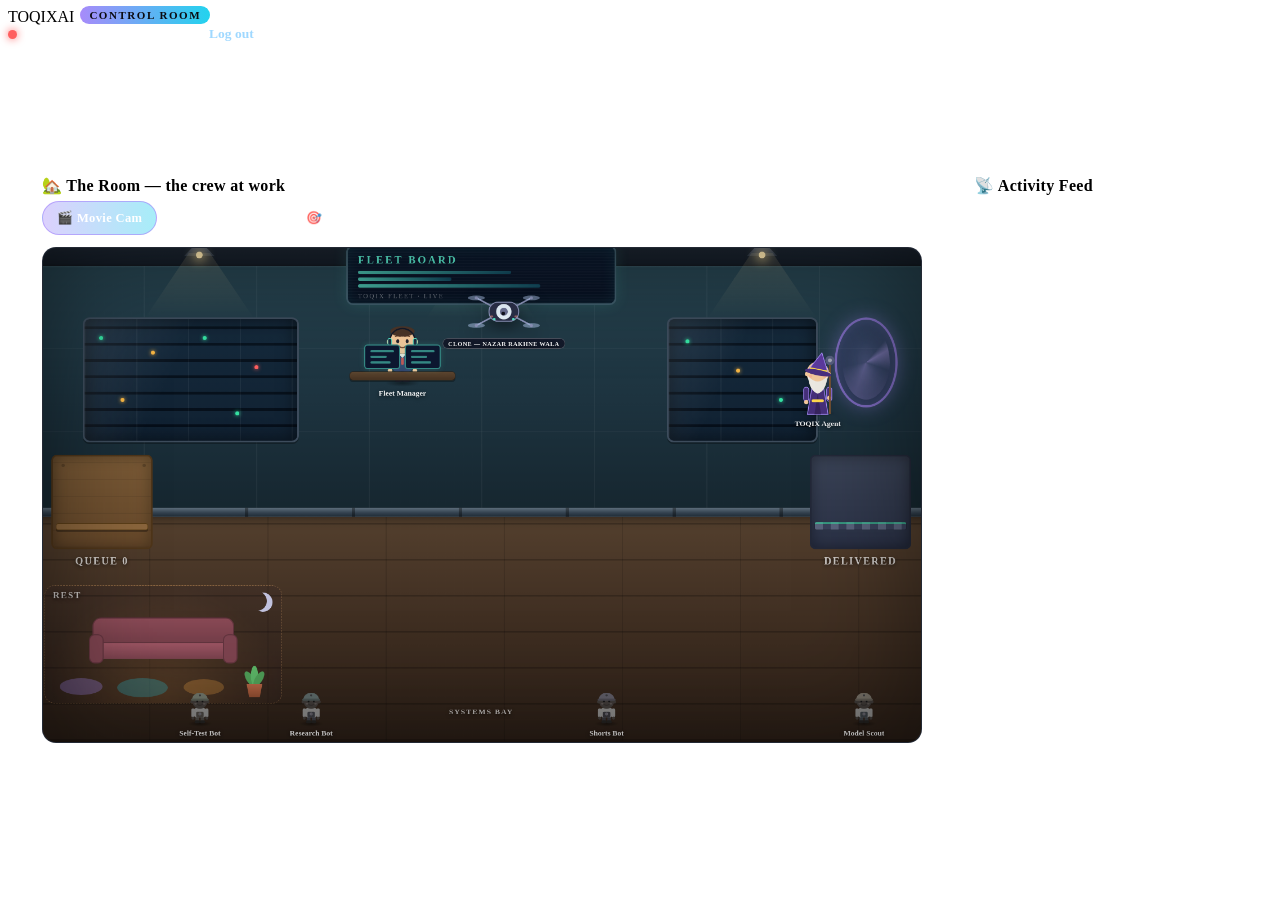
==== commit 8ee357d9: "Control Room v3: chibi game characters in a room" ====
--- a/web/control.html
+++ b/web/control.html
@@ -40,50 +40,133 @@
     border-color: rgba(167,139,250,.65); color: #fff; }
   .camhint { font-size: 11.5px; color: rgba(255,255,255,.42); margin-left: auto; }
 
-  /* ---------- the floor: viewport + world ---------- */
+  /* ---------- the room: viewport + world ---------- */
   #viewport { position: relative; overflow: hidden; border-radius: 14px; aspect-ratio: 16 / 9;
-    background: linear-gradient(180deg, #151a2e 0%, #101322 52%, #0c0e19 100%);
-    border: 1px solid rgba(255,255,255,.09); }
+    background: #0d1420; border: 1px solid rgba(255,255,255,.09); }
   #world { position: absolute; left: 0; top: 0; width: 1600px; height: 900px;
     transform-origin: 0 0; will-change: transform; }
   .vig { position: absolute; inset: 0; pointer-events: none; z-index: 5; border-radius: 14px;
     box-shadow: inset 0 0 110px rgba(0,0,0,.5); }
-  .wall { position: absolute; left: 0; top: 0; width: 1600px; height: 152px;
-    background: linear-gradient(180deg, rgba(255,255,255,.055), rgba(255,255,255,0));
-    border-bottom: 2px solid rgba(255,255,255,.07); }
-  .floorgrid { position: absolute; left: 0; top: 152px; width: 1600px; height: 748px;
+
+  /* ceiling strip + hanging lamps */
+  .ceiling { position: absolute; left: 0; top: 0; width: 1600px; height: 54px; z-index: 3;
+    background: linear-gradient(180deg, #232d3a, #141c26);
+    border-bottom: 3px solid rgba(0,0,0,.45); box-shadow: 0 2px 0 rgba(255,255,255,.05); }
+  .lamp { position: absolute; top: 0; width: 10px; height: 26px; background: #39424f; z-index: 4; }
+  .lamp::before { content: ""; position: absolute; left: 50%; bottom: -13px; transform: translateX(-50%);
+    width: 54px; height: 16px; background: linear-gradient(180deg, #4a5568, #2c3644);
+    clip-path: polygon(28% 0, 72% 0, 100% 100%, 0 100%); }
+  .lamp::after { content: ""; position: absolute; left: 50%; top: 34px; transform: translateX(-50%);
+    width: 240px; height: 150px; pointer-events: none;
+    background: linear-gradient(180deg, rgba(255,232,175,.13), rgba(255,232,175,0) 78%);
+    clip-path: polygon(42% 0, 58% 0, 100% 100%, 0 100%); }
+  .lamp i { position: absolute; left: 50%; bottom: -17px; transform: translateX(-50%);
+    width: 12px; height: 12px; border-radius: 50%; background: #ffe9b0;
+    box-shadow: 0 0 18px 6px rgba(255,226,150,.55); }
+
+  /* back wall: panels, server-rack windows, pipe run */
+  .wall { position: absolute; left: 0; top: 54px; width: 1600px; height: 446px; z-index: 1;
     background:
-      repeating-linear-gradient(0deg, rgba(255,255,255,.026) 0 2px, transparent 2px 74px),
-      repeating-linear-gradient(90deg, rgba(255,255,255,.026) 0 2px, transparent 2px 80px); }
-  .zone-label { position: absolute; font-size: 21px; font-weight: 800; letter-spacing: .16em;
-    color: rgba(255,255,255,.42); white-space: nowrap; }
+      repeating-linear-gradient(90deg, rgba(255,255,255,.045) 0 2px, transparent 2px 200px),
+      repeating-linear-gradient(0deg, rgba(255,255,255,.03) 0 2px, transparent 2px 148px),
+      linear-gradient(180deg, #26424e 0%, #1d333f 55%, #16262f 100%); }
+  .rackwin { position: absolute; top: 148px; height: 216px; z-index: 2; border-radius: 12px;
+    border: 3px solid #3d4c5c; overflow: hidden;
+    background:
+      repeating-linear-gradient(0deg, rgba(130,210,255,.07) 0 24px, rgba(0,0,0,.28) 24px 29px),
+      repeating-linear-gradient(90deg, rgba(255,255,255,.05) 0 2px, transparent 2px 92px),
+      linear-gradient(180deg, #0e1e2e, #081423);
+    box-shadow: inset 0 0 34px rgba(0,0,0,.55), 0 3px 0 rgba(0,0,0,.3); }
+  .rackwin::after { content: ""; position: absolute; inset: 0; pointer-events: none;
+    background: linear-gradient(115deg, rgba(255,255,255,.09) 0%, rgba(255,255,255,0) 42%); }
+  .rlight { position: absolute; width: 7px; height: 7px; border-radius: 50%; z-index: 2;
+    background: #35e0a1; box-shadow: 0 0 7px #35e0a1; animation: rblink 2.6s ease-in-out infinite; }
+  .rlight.amber { background: #f5b544; box-shadow: 0 0 7px #f5b544; }
+  .rlight.red { background: #ff5f5f; box-shadow: 0 0 7px #ff5f5f; }
+  @keyframes rblink { 0%, 100% { opacity: 1; } 50% { opacity: .25; } }
+  .wallpipe { position: absolute; left: 0; top: 486px; width: 1600px; height: 14px; z-index: 2;
+    background:
+      repeating-linear-gradient(90deg, rgba(0,0,0,.35) 0 6px, transparent 6px 190px),
+      linear-gradient(180deg, #5a6a78, #33414e 60%, #232f3a);
+    border-top: 1px solid rgba(255,255,255,.14); border-bottom: 2px solid rgba(0,0,0,.4); }
+
+  /* floor: warm planks the characters stand on */
+  .floor { position: absolute; left: 0; top: 500px; width: 1600px; height: 400px; z-index: 1;
+    background:
+      repeating-linear-gradient(0deg, rgba(0,0,0,.22) 0 3px, transparent 3px 64px),
+      repeating-linear-gradient(90deg, rgba(0,0,0,.13) 0 2px, transparent 2px 210px),
+      linear-gradient(180deg, #54402e 0%, #453325 34%, #37281d 70%, #2b1f17 100%);
+    box-shadow: inset 0 14px 24px -12px rgba(0,0,0,.55); }
+
+  .zone-label { position: absolute; font-size: 19px; font-weight: 800; letter-spacing: .16em;
+    color: #ffe9c4; white-space: nowrap; background: rgba(20,16,10,.72);
+    border: 2px solid rgba(255,214,150,.4); padding: 5px 16px; border-radius: 10px;
+    box-shadow: 0 4px 10px rgba(0,0,0,.35); }
   .zone-tag { position: absolute; font-size: 18px; font-weight: 800; letter-spacing: .14em;
-    color: rgba(255,255,255,.6); white-space: nowrap; }
+    color: rgba(255,255,255,.72); white-space: nowrap; text-shadow: 0 2px 6px rgba(0,0,0,.6); }
 
   .board { position: absolute; left: 560px; top: 20px; width: 480px; height: 106px; z-index: 40;
-    border-radius: 12px; background: linear-gradient(180deg, #0e1730, #0a1020);
-    border: 2px solid rgba(87,230,201,.35); box-shadow: 0 0 26px rgba(87,230,201,.12);
+    border-radius: 12px; background: linear-gradient(180deg, #0c1a2e, #081020);
+    border: 3px solid #3d5a68; box-shadow: 0 0 26px rgba(87,230,201,.14), inset 0 0 22px rgba(20,80,90,.35);
     padding: 12px 18px; box-sizing: border-box; }
+  .board::after { content: ""; position: absolute; inset: 0; border-radius: 9px; pointer-events: none;
+    background: repeating-linear-gradient(0deg, rgba(255,255,255,.028) 0 2px, transparent 2px 5px); }
   .board h4 { margin: 0 0 8px; font-size: 19px; letter-spacing: .2em; color: #57e6c9; }
   .board .blines i { display: block; height: 6px; border-radius: 3px; margin-top: 6px;
     background: linear-gradient(90deg, rgba(87,230,201,.75), rgba(34,211,238,.25)); }
   .board .board-sub { margin-top: 9px; font-size: 11.5px; letter-spacing: .22em; color: rgba(255,255,255,.4); }
 
+  /* QUEUE = task board + crates (left); DELIVERED = outbox conveyor (right) */
   .shelf { position: absolute; width: 180px; height: 168px; top: 392px; z-index: 60; }
   .shelf.q { left: 36px; } .shelf.o { left: 1384px; }
-  .shelf-back { position: absolute; inset: 0; border-radius: 12px;
-    background: rgba(255,255,255,.05); border: 1.5px solid rgba(255,255,255,.11); }
-  .shelf-board { position: absolute; left: 8px; right: 8px; bottom: 34px; height: 8px;
-    border-radius: 4px; background: #3a4062; }
+  .shelf-back { position: absolute; inset: 0; border-radius: 10px; }
+  .shelf.q .shelf-back {
+    background:
+      radial-gradient(circle at 18px 16px, rgba(0,0,0,.2) 2.5px, transparent 3.5px),
+      radial-gradient(circle at 162px 16px, rgba(0,0,0,.2) 2.5px, transparent 3.5px),
+      repeating-linear-gradient(0deg, rgba(0,0,0,.07) 0 2px, transparent 2px 30px),
+      linear-gradient(180deg, #7a5a36, #66482a);
+    border: 3px solid #4e3519; box-shadow: inset 0 0 24px rgba(0,0,0,.3); }
+  .shelf.o .shelf-back { background: linear-gradient(180deg, #3a4356, #2b3247);
+    border: 3px solid #232838; box-shadow: inset 0 0 24px rgba(0,0,0,.35); }
+  .shelf-board { position: absolute; left: 8px; right: 8px; bottom: 34px; height: 10px;
+    border-radius: 4px; }
+  .shelf.q .shelf-board { background: #8a653c; border: 1.5px solid #54380f;
+    box-shadow: 0 3px 0 rgba(0,0,0,.3); }
+  .shelf.o .shelf-board {
+    background: repeating-linear-gradient(90deg, #59637c 0 14px, #39415a 14px 28px);
+    border: 1.5px solid #232838; border-top: 3px solid rgba(53,224,161,.55); }
   .shelf .zone-tag { left: 50%; transform: translateX(-50%); bottom: -32px; }
   #qboxes { position: absolute; left: 14px; bottom: 42px; width: 152px;
     display: flex; flex-wrap: wrap-reverse; gap: 5px; }
 
+  /* REST corner: couch, beanbags, plant */
   .restzone { position: absolute; left: 24px; top: 624px; width: 420px; height: 208px; z-index: 30;
-    border-radius: 18px; background: rgba(88,72,180,.1); border: 1.5px dashed rgba(167,139,250,.32); }
+    border-radius: 18px;
+    background: radial-gradient(ellipse at 50% 92%, rgba(255,170,90,.13), rgba(30,20,40,.10) 72%);
+    border: 1.5px dashed rgba(255,190,120,.35); }
   .restzone .zone-tag { left: 14px; top: 8px; font-size: 16px; }
   .moon { position: absolute; right: 26px; top: 10px; width: 34px; height: 34px; border-radius: 50%;
     background: transparent; box-shadow: 9px 5px 0 0 rgba(217,220,255,.85); transform: rotate(-18deg); }
+  .couch { position: absolute; left: 84px; top: 56px; width: 252px; height: 96px; }
+  .couch .cback { position: absolute; left: 0; top: 0; width: 252px; height: 56px;
+    border-radius: 16px 16px 8px 8px; background: linear-gradient(180deg, #8a4a56, #713c47);
+    border: 2px solid rgba(0,0,0,.25); box-sizing: border-box; }
+  .couch .cseat { position: absolute; left: 10px; top: 44px; width: 232px; height: 30px;
+    border-radius: 10px; background: linear-gradient(180deg, #9c5563, #7d434f);
+    border: 2px solid rgba(0,0,0,.22); box-sizing: border-box; }
+  .couch .carm { position: absolute; top: 30px; width: 26px; height: 52px; border-radius: 10px;
+    background: #7d434f; border: 2px solid rgba(0,0,0,.22); box-sizing: border-box; }
+  .couch .carm.l { left: -6px; } .couch .carm.r { right: -6px; }
+  .plant { position: absolute; right: 28px; bottom: 10px; width: 40px; height: 64px; }
+  .plant .pot { position: absolute; bottom: 0; left: 6px; width: 28px; height: 24px;
+    background: linear-gradient(180deg, #b56545, #8f4c30);
+    clip-path: polygon(0 0, 100% 0, 84% 100%, 16% 100%); }
+  .plant .leaf { position: absolute; bottom: 20px; left: 50%; width: 13px; height: 30px;
+    border-radius: 50%; background: #4f9e57; transform-origin: 50% 100%; }
+  .plant .leaf.l1 { transform: translateX(-50%) rotate(-32deg); }
+  .plant .leaf.l2 { transform: translateX(-50%); height: 36px; background: #5cb567; }
+  .plant .leaf.l3 { transform: translateX(-50%) rotate(32deg); }
   .bean { position: absolute; border-radius: 50%; }
   .bean.b1 { left: 26px; bottom: 14px; width: 76px; height: 30px; background: rgba(167,139,250,.32); }
   .bean.b2 { left: 128px; bottom: 10px; width: 90px; height: 34px; background: rgba(34,211,238,.25); }
@@ -92,44 +175,64 @@
   #command, #workers, #systems, #fx, #actors { position: absolute; inset: 0; }
   #actors { pointer-events: none; }
   #actors .actor { pointer-events: auto; cursor: pointer; }
-  .console { position: absolute; left: 596px; top: 204px; width: 128px; height: 62px; z-index: 1400; }
-  .console-screen { width: 66px; height: 42px; margin: 0 auto; border-radius: 6px;
-    background: #0d1430; border: 2px solid rgba(87,230,201,.5); padding-top: 2px; box-sizing: border-box; }
+  /* manager's console desk: twin monitors on a wooden desk */
+  .console { position: absolute; left: 566px; top: 196px; width: 188px; height: 76px; z-index: 1400; }
+  .cscreens { display: flex; gap: 8px; justify-content: center; }
+  .console-screen { width: 64px; height: 44px; border-radius: 6px;
+    background: #0d1830; border: 2px solid rgba(87,230,201,.55); padding-top: 2px;
+    box-sizing: border-box; box-shadow: 0 0 12px rgba(87,230,201,.18); }
   .console-screen i { display: block; height: 4px; margin: 6px 9px 0; border-radius: 2px;
     background: rgba(87,230,201,.55); }
   .console-screen i:nth-child(2) { margin-right: 22px; }
   .console-screen i:nth-child(3) { margin-right: 15px; }
-  .console-desk { height: 12px; margin-top: 3px; border-radius: 6px; background: #1d2338;
-    border: 1.5px solid rgba(255,255,255,.16); }
+  .console-desk { height: 14px; margin-top: 4px; border-radius: 6px;
+    background: linear-gradient(180deg, #5d4630, #463322);
+    border: 1.5px solid rgba(0,0,0,.4); box-shadow: 0 3px 0 rgba(0,0,0,.3); }
+  /* wizard's portal: a glowing arch in the corner */
   .portal { position: absolute; left: 1428px; top: 148px; width: 104px; height: 152px; z-index: 300;
-    border-radius: 50%; border: 3px solid rgba(167,139,250,.55);
+    border-radius: 50%; border: 4px solid rgba(150,120,220,.75);
+    background: radial-gradient(ellipse at center, rgba(167,139,250,.26),
+      rgba(80,50,160,.12) 60%, rgba(40,20,90,.05));
     box-shadow: 0 0 34px rgba(167,139,250,.35), inset 0 0 34px rgba(167,139,250,.25);
-    animation: portalPulse 3.2s ease-in-out infinite; }
+    animation: portalPulse 3.2s ease-in-out infinite; overflow: hidden; }
+  .portal::before { content: ""; position: absolute; inset: 10px; border-radius: 50%;
+    background: conic-gradient(from 0deg, transparent 0 40deg, rgba(200,170,255,.35) 60deg,
+      transparent 110deg, rgba(200,170,255,.22) 200deg, transparent 260deg);
+    animation: spin 9s linear infinite; }
   @keyframes portalPulse { 0%, 100% { box-shadow: 0 0 22px rgba(167,139,250,.25), inset 0 0 22px rgba(167,139,250,.18); }
     50% { box-shadow: 0 0 42px rgba(167,139,250,.5), inset 0 0 40px rgba(167,139,250,.32); } }
+  /* SYSTEMS BAY = the room's front ledge */
   .bay { position: absolute; left: 0; top: 836px; width: 1600px; height: 64px;
-    background: rgba(255,255,255,.045); border-top: 1.5px solid rgba(255,255,255,.09); }
+    background: linear-gradient(180deg, #4b3626 0, #33241a 22%, #20150e 100%);
+    border-top: 3px solid rgba(255,196,130,.4); box-shadow: 0 -6px 14px rgba(0,0,0,.35); }
   .baytag { left: 800px; top: 841px; transform: translateX(-50%); font-size: 13.5px; z-index: 20; }
 
-  /* ---------- work pods ---------- */
+  /* ---------- work pods: desk workstations ---------- */
   .pod { --acc: #22d3ee; position: absolute; width: 176px; transform: translate(-50%, -100%); }
   .pod.plat-kaggle { --acc: #22d3ee; } .pod.plat-colab { --acc: #f5a544; } .pod.plat-local { --acc: #a78bfa; }
-  .pod-desk { height: 44px; border-radius: 10px; position: relative;
-    background: linear-gradient(180deg, #242945, #1a1e33); border: 2px solid var(--acc); }
-  .pod.working .pod-desk { box-shadow: 0 0 20px -2px var(--acc); }
-  .pod-screen { position: absolute; left: 13px; top: -25px; width: 52px; height: 35px; border-radius: 5px;
-    background: #0d1430; border: 2px solid var(--acc); overflow: hidden; }
+  .pod-desk { height: 46px; border-radius: 8px; position: relative;
+    background: linear-gradient(180deg, #7c5a38 0 10px, #5f4128 10px);
+    border: 2px solid rgba(0,0,0,.45);
+    box-shadow: 0 5px 0 rgba(0,0,0,.28), inset 0 1px 0 rgba(255,220,170,.35); }
+  .pod-desk::after { content: ""; position: absolute; left: 78px; top: 3px; width: 50px; height: 7px;
+    border-radius: 3px; background: rgba(15,18,28,.65);
+    box-shadow: inset 0 0 0 1.5px rgba(255,255,255,.09); }
+  .pod.working .pod-desk { box-shadow: 0 5px 0 rgba(0,0,0,.28), 0 0 20px -2px var(--acc); }
+  .pod-screen { position: absolute; left: 12px; top: -36px; width: 56px; height: 38px; border-radius: 6px;
+    background: #0b1526; border: 2.5px solid #20242f; overflow: hidden;
+    box-shadow: 0 0 10px rgba(87,230,201,.15); }
   .pod-screen::after { content: ""; position: absolute; inset: 5px;
-    background: repeating-linear-gradient(0deg, rgba(87,230,201,.5) 0 3px, transparent 3px 7px); }
-  .pod-name { position: absolute; left: 0; right: 0; top: 15px; text-align: center;
-    font-size: 11.5px; font-weight: 700; color: rgba(255,255,255,.66); white-space: nowrap; overflow: hidden; }
-  .pod-plat { height: 12px; margin: 3px 18px 0; border-radius: 50%;
-    background: radial-gradient(ellipse at center, rgba(255,255,255,.26), rgba(255,255,255,.04) 70%); }
-  .pod.working .pod-plat { background: radial-gradient(ellipse at center, var(--acc), rgba(255,255,255,.04) 72%);
+    background: repeating-linear-gradient(0deg, rgba(87,230,201,.55) 0 3px, transparent 3px 7px); }
+  .pod-name { position: absolute; left: 50%; transform: translateX(-50%); top: 17px; max-width: 152px;
+    text-align: center; font-size: 11.5px; font-weight: 700; color: #ffe9c4; white-space: nowrap;
+    overflow: hidden; background: rgba(0,0,0,.38); padding: 1px 8px; border-radius: 999px; }
+  .pod-plat { height: 12px; margin: 4px 22px 0; border-radius: 50%;
+    background: radial-gradient(ellipse at center, rgba(20,14,8,.5), rgba(20,14,8,0) 70%); }
+  .pod.working .pod-plat { background: radial-gradient(ellipse at center, var(--acc), rgba(20,14,8,0) 72%);
     animation: platPulse 1.6s ease-in-out infinite; }
   @keyframes platPulse { 0%, 100% { opacity: .55; } 50% { opacity: 1; } }
   .pod-box { display: none; }
-  .pod.working .pod-box { display: block; position: absolute; right: 12px; top: -21px; }
+  .pod.working .pod-box { display: block; position: absolute; right: 12px; top: -22px; }
 
   /* ---------- job boxes ---------- */
   .jobbox { width: 36px; height: 28px; border-radius: 4px; position: relative; flex: none;
@@ -138,7 +241,7 @@
     transform: translateX(-50%); background: rgba(255,235,200,.55); }
   .jobbox::after { content: ""; position: absolute; top: 50%; left: 0; right: 0; height: 5px;
     transform: translateY(-50%); background: rgba(255,235,200,.35); }
-  .sprite .jobbox { position: absolute; left: 50%; bottom: 0; transform: translateX(-50%);
+  .sprite .jobbox { position: absolute; left: 50%; bottom: 40px; transform: translateX(-50%);
     display: none; z-index: 3; }
   .actor.carrying .sprite .jobbox { display: block; }
 
@@ -147,19 +250,25 @@
     will-change: transform; }
   .actor.plat-kaggle { --acc: #22d3ee; } .actor.plat-colab { --acc: #f5a544; }
   .actor.plat-local { --acc: #a78bfa; }
-  .a-robot { --sh: 124px; } .a-robot.mini { --sh: 58px; }
-  .a-manager { --sh: 118px; } .a-wizard { --sh: 118px; }
+  .a-robot { --sh: 124px; } .a-robot.mini { --sh: 66px; }
+  .a-manager { --sh: 120px; } .a-wizard { --sh: 120px; }
   .a-helper { --sh: 64px; } .a-drone { --sh: 86px; }
   .flip { position: absolute; left: 0; top: 0; transform: translate(-50%, -100%) scaleX(var(--dir)); }
-  .a-robot.mini .flip { transform: translate(-50%, -100%) scaleX(var(--dir)) scale(.45); }
+  .a-robot.mini .flip { transform: translate(-50%, -100%) scaleX(var(--dir)) scale(.55); }
   .a-drone .flip { transform: translate(-50%, -50%); }
   .sprite { position: relative; transform-origin: 50% 100%; animation: breathe 3.4s ease-in-out infinite; }
   @keyframes breathe { 0%, 100% { transform: translateY(0); } 50% { transform: translateY(-3px); } }
-  .a-robot .sprite svg { width: 110px; height: 121px; }
-  .a-manager .sprite svg { width: 104px; height: 114px; }
-  .a-wizard .sprite svg { width: 104px; height: 114px; }
-  .a-helper .sprite svg { width: 58px; height: 61px; }
+  .a-robot .sprite svg { width: 104px; height: 121px; }
+  .a-manager .sprite svg { width: 100px; height: 117px; }
+  .a-wizard .sprite svg { width: 100px; height: 117px; }
+  .a-helper .sprite svg { width: 56px; height: 61px; }
   .a-drone .sprite svg { width: 132px; height: 79px; }
+  /* soft ellipse shadow under the feet, so characters stand ON the floor */
+  .shadow { position: absolute; left: 50%; bottom: -3px; width: 62px; height: 13px;
+    transform: translateX(-50%); border-radius: 50%; pointer-events: none;
+    background: radial-gradient(ellipse at center, rgba(0,0,0,.42), rgba(0,0,0,0) 68%); }
+  .a-drone .shadow { display: none; }
+  .a-helper .shadow { width: 44px; height: 10px; }
   .char-svg { display: block; overflow: visible; }
   .actor.walking .sprite { animation: walkBob .36s ease-in-out infinite; }
   @keyframes walkBob { 0%, 100% { transform: translateY(0) rotate(-1.6deg); }
@@ -170,7 +279,7 @@
   .actor.sad .sprite { animation: shakeA .55s ease-in-out; }
   @keyframes shakeA { 0%, 100% { transform: translateX(0); } 20% { transform: translateX(-5px); }
     40% { transform: translateX(5px); } 60% { transform: translateX(-4px); } 80% { transform: translateX(3px); } }
-  .actor.sleeping .sprite, .actor.offdim .sprite { filter: grayscale(1) brightness(.6); }
+  .actor.sleeping .sprite, .actor.offdim .sprite { filter: brightness(.78) saturate(.6); }
   .a-drone .sprite { animation: none; filter: drop-shadow(0 12px 13px rgba(0,0,0,.45)); }
 
   .bubblewrap { position: absolute; left: 0; bottom: var(--sh); transform: translateX(-50%);
@@ -199,39 +308,74 @@
     padding: 2.5px 9px; border-radius: 999px; font-size: 11px; letter-spacing: .06em; }
   .a-drone .astat { top: 71px; }
 
-  /* SVG part styles (shared with v1 art) */
-  .antenna, .mic, .headset, .staff { stroke: #8b93b8; stroke-width: 3; stroke-linecap: round; }
-  .tip { fill: #565d7d; }
-  .actor.online .tip, .actor.work .tip, .a-helper.lit .tip { fill: var(--acc);
-    filter: drop-shadow(0 0 5px var(--acc)); }
-  .head, .hbody { fill: #2b3049; stroke: var(--acc); stroke-width: 2; }
-  .body { fill: #232842; stroke: var(--acc); stroke-width: 2; }
-  .ear, .neck, .base, .hbase { fill: #3a4062; }
-  .eye { fill: #eaf6ff; transform-box: fill-box; transform-origin: center; animation: blink 4.4s infinite; }
+  /* ---------- chibi people: shared face + limb rig ---------- */
+  .skin { fill: var(--skin, #f2c79b); }
+  .cheek { fill: #ff9d8a; opacity: .5; }
+  .e-open { fill: #23202b; transform-box: fill-box; transform-origin: center;
+    animation: blink 4.4s infinite; }
   @keyframes blink { 0%, 93%, 100% { transform: scaleY(1); } 96% { transform: scaleY(.08); } }
-  .mouth { fill: #8b93b8; }
-  .core { fill: var(--acc); opacity: .8; transform-box: fill-box; transform-origin: center; }
-  .actor.work .core { animation: corePulse 1s ease-in-out infinite; }
-  @keyframes corePulse { 0%, 100% { transform: scale(1); opacity: .7; }
-    50% { transform: scale(1.28); opacity: 1; } }
-  .arm { fill: #2b3049; stroke: var(--acc); stroke-width: 1.6; transform-box: fill-box; }
-  .arm-l { transform-origin: 50% 10%; } .arm-r { transform-origin: 50% 10%; }
-  .actor.walking .arm-l, .actor.work .arm-l { animation: swing .38s ease-in-out infinite; }
-  .actor.walking .arm-r, .actor.work .arm-r { animation: swing .38s ease-in-out infinite reverse; }
-  .actor.work .arm-l, .actor.work .arm-r { animation-duration: .95s; }
-  @keyframes swing { 0%, 100% { transform: rotate(10deg); } 50% { transform: rotate(-10deg); } }
-  /* operator */
-  .face { fill: #f2c79b; }
-  .cap { fill: #31456e; } .cap-brim { fill: #22345a; }
+  .e-shut { fill: none; stroke: #23202b; stroke-width: 2.6; stroke-linecap: round; display: none; }
+  .actor.sleeping .e-open, .a-manager.msleep .e-open, .a-wizard.doze .e-open { display: none; }
+  .actor.sleeping .e-shut, .a-manager.msleep .e-shut, .a-wizard.doze .e-shut { display: block; }
+  .m-norm, .m-sad { fill: none; stroke: #7a4632; stroke-width: 2.6; stroke-linecap: round; }
+  .m-sad { display: none; }
+  .m-happy { fill: #7a4632; display: none; }
+  .actor.hop .m-norm { display: none; }
+  .actor.hop .m-happy { display: block; }
+  .actor.sad .m-norm, .actor.sad .m-happy { display: none; }
+  .actor.sad .m-sad { display: block; }
+  .brow { fill: none; stroke: #6b4630; stroke-width: 2.4; stroke-linecap: round; }
+  .headg { transform-box: fill-box; transform-origin: 50% 92%; transition: transform .45s; }
+  .actor.sleeping .headg { transform: rotate(13deg); }
+  .actor.sad .headg { transform: rotate(-5deg); }
+  .arm { transform-box: fill-box; transform-origin: 50% 8%; }
+  .leg { transform-box: fill-box; transform-origin: 50% 0%; }
+  .actor.walking .leg-l { animation: legSwing .36s ease-in-out infinite; }
+  .actor.walking .leg-r { animation: legSwing .36s ease-in-out infinite reverse; }
+  @keyframes legSwing { 0%, 100% { transform: rotate(17deg); } 50% { transform: rotate(-17deg); } }
+  .actor.walking .arm-l { animation: swing .36s ease-in-out infinite; }
+  .actor.walking .arm-r { animation: swing .36s ease-in-out infinite reverse; }
+  @keyframes swing { 0%, 100% { transform: rotate(13deg); } 50% { transform: rotate(-13deg); } }
+  .actor.work .arm-l { animation: typeA .34s ease-in-out infinite; }
+  .actor.work .arm-r { animation: typeA .34s ease-in-out infinite reverse; }
+  @keyframes typeA { 0%, 100% { transform: rotate(-24deg); } 50% { transform: rotate(-38deg); } }
+  .actor.carrying .arm-l, .actor.carrying .arm-r { animation: none; }
+  .actor.carrying .arm-l { transform: rotate(164deg); }
+  .actor.carrying .arm-r { transform: rotate(-164deg); }
+  .hand { fill: var(--skin, #f2c79b); }
+  /* engineer (GPU workers) */
+  .hat-dome { fill: var(--hat, #f5b544); }
+  .hat-brim { fill: var(--hat, #f5b544); filter: brightness(.82); }
+  .lampdot { fill: #d8d2c4; }
+  .actor.online .lampdot, .actor.work .lampdot { fill: #ffe9a8;
+    filter: drop-shadow(0 0 4px #ffd94d); }
+  .suit { fill: var(--suit, #3b6ea5); }
+  .shirt { fill: #e8e4da; }
+  .strap { fill: var(--suit, #3b6ea5); filter: brightness(.78); }
+  .boot { fill: #4a3423; }
+  .badge { fill: var(--acc); stroke: rgba(255,255,255,.5); stroke-width: 1.2; }
+  .actor.work .badge, .a-helper.lit .badge { filter: drop-shadow(0 0 4px var(--acc)); }
+  /* fleet manager */
+  .a-manager { --acc: #57e6c9; }
+  .uniform { fill: #31456e; }
+  .uniform-d { fill: #22345a; }
+  .hair { fill: #4a3428; }
+  .shoe { fill: #232838; }
   .pad { fill: #1d2338; stroke: var(--acc); stroke-width: 1.4; }
-  .torso { fill: #31456e; } .legs { fill: #232842; }
-  .a-manager .arm { fill: #31456e; stroke: rgba(255,255,255,.25); }
-  .a-manager.pointing .arm-r { transform: rotate(-138deg); }
-  /* wizard */
-  .hat { fill: #4b3482; stroke: #a78bfa; stroke-width: 1.6; }
-  .hat-brim { fill: #3a2866; }
-  .beard { fill: #e8e6df; }
-  .robe { fill: #3a2866; stroke: #a78bfa; stroke-width: 1.6; }
+  .headset, .mic { stroke: #141a2a; stroke-width: 3; stroke-linecap: round; fill: none; }
+  .micdot { fill: #ff5f5f; }
+  .tie { fill: #c94f4f; }
+  .a-manager.pointing .arm-r { transform: rotate(-132deg); }
+  .a-manager.msleep .sprite { filter: brightness(.72) saturate(.65); }
+  /* wizard (site agent) */
+  .hat { fill: #5b3a9e; stroke: #a78bfa; stroke-width: 1.6; }
+  .hatband { fill: #ffd94d; }
+  .hat-brimw { fill: #4a2f80; }
+  .beard { fill: #ece9e2; }
+  .robe { fill: #46307a; stroke: #a78bfa; stroke-width: 1.6; }
+  .robe-d { fill: #37255f; }
+  .a-wizard .brow { stroke: #ece9e2; stroke-width: 3.2; }
+  .staff { stroke: #7a5230; stroke-width: 4; stroke-linecap: round; }
   .hatg { transform-box: fill-box; transform-origin: 50% 100%; transition: transform .4s; }
   .a-wizard.doze .hatg { transform: rotate(11deg) translateY(2px); }
   .staffg { transform-box: fill-box; transform-origin: 50% 100%; transition: transform .3s; }
@@ -239,11 +383,16 @@
   .orb { fill: #565d7d; }
   .a-wizard.awake .orb { fill: #c9b8ff; filter: drop-shadow(0 0 9px #a78bfa);
     animation: corePulse 2.2s ease-in-out infinite; transform-box: fill-box; transform-origin: center; }
-  /* helper */
-  .dome { fill: #2b3049; stroke: var(--acc); stroke-width: 2; }
+  @keyframes corePulse { 0%, 100% { transform: scale(1); opacity: .7; }
+    50% { transform: scale(1.28); opacity: 1; } }
+  /* helper (junior engineer) */
+  .cap { fill: var(--hat, #a78bfa); }
+  .cap-brim2 { fill: var(--hat, #a78bfa); filter: brightness(.8); }
+  .tip { fill: #565d7d; }
   .a-helper { --acc: #a78bfa; }
-  .a-helper.unlit .sprite { filter: grayscale(1) brightness(.62); }
-  .a-helper.err .core, .a-helper.err .tip { fill: #ff5f5f; }
+  .a-helper.unlit .sprite { filter: grayscale(.85) brightness(.62); }
+  .a-helper.lit .tip { fill: #ffd94d; filter: drop-shadow(0 0 5px #ffd94d); }
+  .a-helper.err .badge, .a-helper.err .tip { fill: #ff5f5f; }
   /* drone */
   .dstrut { stroke: #8b93b8; stroke-width: 3; stroke-linecap: round; }
   .dbody { fill: #2b3049; stroke: #8b93b8; stroke-width: 2; }
@@ -320,7 +469,7 @@
   <div class="cards" id="cards"></div>
   <div class="cr-grid">
     <section class="panel glass">
-      <h2>&#127916; The Floor — a living cartoon ground</h2>
+      <h2>&#127969; The Room — the crew at work</h2>
       <div class="camrow">
         <button class="cambtn active" id="cam-movie" type="button">&#127916; Movie Cam</button>
         <button class="cambtn" id="cam-full" type="button">&#128506;&#65038; Full Ground</button>
@@ -329,8 +478,27 @@
       </div>
       <div id="viewport">
         <div id="world">
+          <div class="ceiling">
+            <div class="lamp" style="left:294px"><i></i></div>
+            <div class="lamp" style="left:794px"><i></i></div>
+            <div class="lamp" style="left:1294px"><i></i></div>
+          </div>
           <div class="wall"></div>
-          <div class="floorgrid"></div>
+          <div class="rackwin" style="left:92px;width:378px">
+            <i class="rlight" style="left:26px;top:30px"></i>
+            <i class="rlight amber" style="left:118px;top:56px;animation-delay:.7s"></i>
+            <i class="rlight" style="left:210px;top:30px;animation-delay:1.3s"></i>
+            <i class="rlight red" style="left:302px;top:82px;animation-delay:.4s"></i>
+            <i class="rlight amber" style="left:64px;top:140px;animation-delay:1.8s"></i>
+            <i class="rlight" style="left:268px;top:164px;animation-delay:2.2s"></i>
+          </div>
+          <div class="rackwin" style="left:1130px;width:262px">
+            <i class="rlight" style="left:30px;top:36px;animation-delay:.9s"></i>
+            <i class="rlight amber" style="left:120px;top:88px;animation-delay:1.6s"></i>
+            <i class="rlight" style="left:196px;top:140px;animation-delay:.2s"></i>
+          </div>
+          <div class="wallpipe"></div>
+          <div class="floor"></div>
           <div class="board"><h4>FLEET BOARD</h4>
             <div class="blines"><i style="width:62%"></i><i style="width:38%"></i><i style="width:74%"></i></div>
             <div class="board-sub">TOQIX FLEET &middot; LIVE</div>
@@ -339,11 +507,17 @@
             <div class="shelf-board"></div><div class="zone-tag" id="qtag">QUEUE 0</div></div>
           <div class="shelf o"><div class="shelf-back"></div>
             <div class="shelf-board"></div><div class="zone-tag">DELIVERED</div></div>
-          <div class="restzone"><div class="moon"></div><div class="bean b1"></div>
-            <div class="bean b2"></div><div class="bean b3"></div>
+          <div class="restzone"><div class="moon"></div>
+            <div class="couch"><div class="cback"></div><div class="cseat"></div>
+              <div class="carm l"></div><div class="carm r"></div></div>
+            <div class="bean b1"></div><div class="bean b2"></div><div class="bean b3"></div>
+            <div class="plant"><span class="leaf l1"></span><span class="leaf l2"></span>
+              <span class="leaf l3"></span><div class="pot"></div></div>
             <div class="zone-tag" id="resttag">REST</div></div>
           <div id="command">
-            <div class="console"><div class="console-screen"><i></i><i></i><i></i></div>
+            <div class="console"><div class="cscreens">
+              <div class="console-screen"><i></i><i></i><i></i></div>
+              <div class="console-screen"><i></i><i></i><i></i></div></div>
               <div class="console-desk"></div></div>
             <div class="portal"></div>
           </div>
@@ -389,66 +563,140 @@
   var viewport = $("viewport"), world = $("world");
   var actorsLayer = $("actors"), fxLayer = $("fx");
 
-  /* ---------------- character art (pure SVG, zero assets) ---------------- */
-  function robotSVG() {
-    return '<svg class="char-svg" viewBox="0 0 120 132" aria-hidden="true">'
-      + '<line class="antenna" x1="60" y1="24" x2="60" y2="11"/>'
-      + '<circle class="tip" cx="60" cy="8" r="5"/>'
-      + '<rect class="ear" x="21" y="38" width="7" height="18" rx="3.5"/>'
-      + '<rect class="ear" x="92" y="38" width="7" height="18" rx="3.5"/>'
-      + '<rect class="head" x="29" y="24" width="62" height="46" rx="13"/>'
-      + '<circle class="eye" cx="48" cy="44" r="5.5"/>'
-      + '<circle class="eye" cx="72" cy="44" r="5.5"/>'
-      + '<rect class="mouth" x="50" y="59" width="20" height="4" rx="2"/>'
-      + '<rect class="neck" x="54" y="70" width="12" height="6"/>'
-      + '<rect class="arm arm-l" x="15" y="78" width="11" height="32" rx="5.5"/>'
-      + '<rect class="arm arm-r" x="94" y="78" width="11" height="32" rx="5.5"/>'
-      + '<rect class="body" x="33" y="76" width="54" height="40" rx="11"/>'
-      + '<circle class="core" cx="60" cy="95" r="8.5"/>'
-      + '<rect class="base" x="42" y="118" width="36" height="8" rx="4"/>'
+  /* ---------------- character art: chibi people (pure SVG, zero assets) ----
+     Original designs in a generic cute game style: big head (~45% of the
+     height), simple face with swappable mouths/eyes (CSS classes switch
+     normal / happy / sad / asleep), role outfits per character. Limb and
+     head groups (.arm, .leg, .headg) are animated by the CSS rig above. */
+  function faceSVG(cx, cy, r, brows) {
+    var ex = Math.round(r * 0.37), ey = cy;
+    var my = cy + Math.round(r * 0.4), by = ey - Math.round(r * 0.36);
+    var s = '<circle class="skin" cx="' + cx + '" cy="' + cy + '" r="' + r + '"/>'
+      + '<ellipse class="cheek" cx="' + (cx - r * 0.58) + '" cy="' + (cy + r * 0.32)
+      + '" rx="' + (r * 0.17) + '" ry="' + (r * 0.11) + '"/>'
+      + '<ellipse class="cheek" cx="' + (cx + r * 0.58) + '" cy="' + (cy + r * 0.32)
+      + '" rx="' + (r * 0.17) + '" ry="' + (r * 0.11) + '"/>';
+    if (brows) {
+      s += '<path class="brow" d="M' + (cx - ex - 5) + ' ' + by + ' q5 -3 10 0"/>'
+        + '<path class="brow" d="M' + (cx + ex - 5) + ' ' + by + ' q5 -3 10 0"/>';
+    }
+    s += '<ellipse class="e-open" cx="' + (cx - ex) + '" cy="' + ey + '" rx="'
+      + (r * 0.115) + '" ry="' + (r * 0.16) + '"/>'
+      + '<ellipse class="e-open" cx="' + (cx + ex) + '" cy="' + ey + '" rx="'
+      + (r * 0.115) + '" ry="' + (r * 0.16) + '"/>'
+      + '<path class="e-shut" d="M' + (cx - ex - 5) + ' ' + ey + ' q5 4 10 0"/>'
+      + '<path class="e-shut" d="M' + (cx + ex - 5) + ' ' + ey + ' q5 4 10 0"/>'
+      + '<path class="m-norm" d="M' + (cx - 7) + ' ' + my + ' q7 5 14 0"/>'
+      + '<path class="m-happy" d="M' + (cx - 8) + ' ' + (my - 1) + ' a8 8 0 0 0 16 0 z"/>'
+      + '<path class="m-sad" d="M' + (cx - 7) + ' ' + (my + 4) + ' q7 -5 14 0"/>';
+    return s;
+  }
+  function legsSVG(pantClass, shoeClass, hipY) {
+    return '<g class="leg leg-l"><rect class="' + pantClass + '" x="46" y="' + hipY
+      + '" width="12" height="24" rx="5"/>'
+      + '<rect class="' + shoeClass + '" x="44" y="' + (hipY + 20)
+      + '" width="16" height="10" rx="4.5"/></g>'
+      + '<g class="leg leg-r"><rect class="' + pantClass + '" x="62" y="' + hipY
+      + '" width="12" height="24" rx="5"/>'
+      + '<rect class="' + shoeClass + '" x="60" y="' + (hipY + 20)
+      + '" width="16" height="10" rx="4.5"/></g>';
+  }
+  function engineerSVG() {
+    return '<svg class="char-svg" viewBox="0 0 120 140" aria-hidden="true">'
+      + legsSVG("suit", "boot", 104)
+      + '<g class="arm arm-l"><rect class="shirt" x="28" y="76" width="11" height="32" rx="5.5"/>'
+      + '<circle class="hand" cx="33.5" cy="110" r="5"/></g>'
+      + '<g class="arm arm-r"><rect class="shirt" x="81" y="76" width="11" height="32" rx="5.5"/>'
+      + '<circle class="hand" cx="86.5" cy="110" r="5"/></g>'
+      + '<rect class="shirt" x="39" y="74" width="42" height="38" rx="9"/>'
+      + '<rect class="strap" x="48" y="76" width="6" height="15"/>'
+      + '<rect class="strap" x="66" y="76" width="6" height="15"/>'
+      + '<rect class="suit" x="46" y="89" width="28" height="23" rx="4"/>'
+      + '<circle class="badge" cx="60" cy="99" r="4.5"/>'
+      + '<g class="headg">'
+      + '<circle class="skin" cx="32" cy="48" r="5.5"/>'
+      + '<circle class="skin" cx="88" cy="48" r="5.5"/>'
+      + faceSVG(60, 47, 27, false)
+      + '<path class="hat-dome" d="M31 40 a29 25 0 0 1 58 0 z"/>'
+      + '<rect class="hat-brim" x="27" y="38" width="66" height="7" rx="3.5"/>'
+      + '<circle class="lampdot" cx="60" cy="29" r="3.5"/>'
+      + '</g></svg>';
+  }
+  function managerSVG() {
+    return '<svg class="char-svg" viewBox="0 0 120 140" aria-hidden="true">'
+      + legsSVG("uniform-d", "shoe", 104)
+      + '<g class="arm arm-l"><rect class="uniform" x="28" y="76" width="11" height="32" rx="5.5"/>'
+      + '<circle class="hand" cx="33.5" cy="110" r="5"/></g>'
+      + '<g class="arm arm-r"><rect class="uniform" x="81" y="76" width="11" height="32" rx="5.5"/>'
+      + '<circle class="hand" cx="86.5" cy="110" r="5"/></g>'
+      + '<rect class="uniform" x="39" y="74" width="42" height="38" rx="9"/>'
+      + '<path d="M52 74 h16 l-8 9 z" fill="#e8e4da"/>'
+      + '<rect class="tie" x="57" y="82" width="6" height="15" rx="2"/>'
+      + '<circle class="badge" cx="47" cy="97" r="4"/>'
+      + '<g class="headg">'
+      + '<circle class="skin" cx="32" cy="48" r="5.5"/>'
+      + '<circle class="skin" cx="88" cy="48" r="5.5"/>'
+      + faceSVG(60, 47, 27, true)
+      + '<ellipse class="hair" cx="60" cy="26" rx="26" ry="11"/>'
+      + '<path class="headset" d="M34 44 a26 24 0 0 1 52 0"/>'
+      + '<rect class="pad" x="29" y="41" width="8" height="15" rx="4"/>'
+      + '<rect class="pad" x="83" y="41" width="8" height="15" rx="4"/>'
+      + '<path class="mic" d="M87 54 q2 14 -13 16"/>'
+      + '<circle class="micdot" cx="72" cy="70" r="3"/>'
+      + '</g></svg>';
+  }
+  function wizardSVG() {
+    return '<svg class="char-svg" viewBox="0 0 120 140" aria-hidden="true">'
+      + '<path class="robe" d="M38 138 L48 78 h24 l10 60 z"/>'
+      + '<path class="robe-d" d="M53 138 L60 94 l7 44 z"/>'
+      + '<rect class="hatband" x="47" y="106" width="26" height="6" rx="3"/>'
+      + '<g class="arm arm-l"><rect class="robe" x="30" y="80" width="11" height="30" rx="5.5"/>'
+      + '<circle class="hand" cx="35.5" cy="112" r="4.5"/></g>'
+      + '<g class="arm arm-r"><rect class="robe" x="79" y="80" width="11" height="30" rx="5.5"/>'
+      + '<circle class="hand" cx="84.5" cy="103" r="4.5"/></g>'
+      + '<g class="staffg"><line class="staff" x1="86" y1="30" x2="86" y2="136"/>'
+      + '<circle class="orb" cx="86" cy="23" r="10"/>'
+      + '<circle cx="86" cy="23" r="4" fill="rgba(255,255,255,.45)"/></g>'
+      + '<g class="headg">'
+      + '<circle class="skin" cx="37" cy="52" r="4.5"/>'
+      + '<circle class="skin" cx="83" cy="52" r="4.5"/>'
+      + '<circle class="skin" cx="60" cy="50" r="24"/>'
+      + '<ellipse class="cheek" cx="44" cy="57" rx="4" ry="2.7"/>'
+      + '<ellipse class="cheek" cx="76" cy="57" rx="4" ry="2.7"/>'
+      + '<path class="beard" d="M39 56 q21 24 42 0 q-3 32 -21 38 q-18 -6 -21 -38 z"/>'
+      + '<path class="brow" d="M41 42 q6 -3.5 12 0"/>'
+      + '<path class="brow" d="M67 42 q6 -3.5 12 0"/>'
+      + '<ellipse class="e-open" cx="49" cy="49" rx="2.8" ry="3.8"/>'
+      + '<ellipse class="e-open" cx="71" cy="49" rx="2.8" ry="3.8"/>'
+      + '<path class="e-shut" d="M44 49 q5 4 10 0"/>'
+      + '<path class="e-shut" d="M66 49 q5 4 10 0"/>'
+      + '</g>'
+      + '<g class="hatg"><polygon class="hat" points="60,4 38,46 82,46"/>'
+      + '<rect class="hatband" x="41" y="39" width="38" height="7"/>'
+      + '<ellipse class="hat-brimw" cx="60" cy="47" rx="29" ry="6"/></g>'
       + '</svg>';
   }
-  function operatorSVG() {
-    return '<svg class="char-svg" viewBox="0 0 120 132" aria-hidden="true">'
-      + '<rect class="legs" x="45" y="102" width="12" height="26" rx="5"/>'
-      + '<rect class="legs" x="63" y="102" width="12" height="26" rx="5"/>'
-      + '<rect class="arm arm-l" x="29" y="62" width="11" height="36" rx="5.5"/>'
-      + '<rect class="arm arm-r" x="80" y="62" width="11" height="36" rx="5.5"/>'
-      + '<rect class="torso" x="38" y="56" width="44" height="52" rx="11"/>'
-      + '<circle class="face" cx="60" cy="34" r="16"/>'
-      + '<path class="cap" d="M43 30 a17 15 0 0 1 34 0 z"/>'
-      + '<rect class="cap-brim" x="39" y="29" width="42" height="5" rx="2.5"/>'
-      + '<path class="headset" d="M42 36 a18 17 0 0 1 36 0" fill="none"/>'
-      + '<rect class="pad" x="39" y="34" width="7" height="13" rx="3.5"/>'
-      + '<rect class="pad" x="74" y="34" width="7" height="13" rx="3.5"/>'
-      + '<path class="mic" d="M77 46 q3 10 -9 12" fill="none"/>'
-      + '<circle class="tip" cx="65" cy="58" r="2.6"/>'
-      + '<circle class="eye" cx="54" cy="36" r="2.4"/>'
-      + '<circle class="eye" cx="66" cy="36" r="2.4"/>'
-      + '</svg>';
-  }
-  function wizardSVG() {
-    return '<svg class="char-svg" viewBox="0 0 120 132" aria-hidden="true">'
-      + '<g class="staffg"><line class="staff" x1="93" y1="42" x2="93" y2="122"/>'
-      + '<circle class="orb" cx="93" cy="33" r="9.5"/></g>'
-      + '<path class="robe" d="M36 126 l11 -46 h26 l11 46 z"/>'
-      + '<path class="beard" d="M49 66 q11 15 22 0 l-5 19 q-6 5 -12 0 z"/>'
-      + '<circle class="face" cx="60" cy="58" r="13"/>'
-      + '<circle class="eye" cx="55" cy="57" r="2.2"/>'
-      + '<circle class="eye" cx="65" cy="57" r="2.2"/>'
-      + '<g class="hatg"><polygon class="hat" points="60,2 39,45 81,45"/>'
-      + '<ellipse class="hat-brim" cx="60" cy="46" rx="28" ry="6"/></g>'
-      + '</svg>';
-  }
   function helperSVG() {
-    return '<svg class="char-svg" viewBox="0 0 80 84" aria-hidden="true">'
-      + '<line class="antenna" x1="40" y1="18" x2="40" y2="9"/>'
-      + '<circle class="tip" cx="40" cy="6" r="3.5"/>'
-      + '<path class="dome" d="M14 45 a26 25 0 0 1 52 0 z"/>'
-      + '<rect class="hbody" x="14" y="45" width="52" height="23" rx="9"/>'
-      + '<circle class="core" cx="40" cy="54" r="6"/>'
-      + '<ellipse class="hbase" cx="40" cy="75" rx="20" ry="5"/>'
-      + '</svg>';
+    return '<svg class="char-svg" viewBox="0 0 84 92" aria-hidden="true">'
+      + '<g class="leg leg-l"><rect class="suit" x="30" y="66" width="10" height="18" rx="4"/>'
+      + '<rect class="boot" x="28" y="80" width="14" height="8" rx="4"/></g>'
+      + '<g class="leg leg-r"><rect class="suit" x="44" y="66" width="10" height="18" rx="4"/>'
+      + '<rect class="boot" x="42" y="80" width="14" height="8" rx="4"/></g>'
+      + '<g class="arm arm-l"><rect class="shirt" x="19" y="48" width="9" height="24" rx="4.5"/>'
+      + '<circle class="hand" cx="23.5" cy="74" r="4"/></g>'
+      + '<g class="arm arm-r"><rect class="shirt" x="56" y="48" width="9" height="24" rx="4.5"/>'
+      + '<circle class="hand" cx="60.5" cy="74" r="4"/></g>'
+      + '<rect class="shirt" x="26" y="46" width="32" height="26" rx="8"/>'
+      + '<rect class="suit" x="32" y="57" width="20" height="15" rx="3"/>'
+      + '<circle class="badge" cx="42" cy="63" r="3.5"/>'
+      + '<g class="headg">'
+      + '<circle class="skin" cx="21" cy="30" r="4.5"/>'
+      + '<circle class="skin" cx="63" cy="30" r="4.5"/>'
+      + faceSVG(42, 29, 20, false)
+      + '<path class="cap" d="M21 24 a21 18 0 0 1 42 0 z"/>'
+      + '<rect class="cap-brim2" x="18" y="22" width="48" height="5" rx="2.5"/>'
+      + '<circle class="tip" cx="42" cy="13" r="3"/>'
+      + '</g></svg>';
   }
   function droneSVG() {
     function rotor(x, y) {
@@ -460,10 +708,12 @@
       + '<line class="dstrut" x1="88" y1="34" x2="122" y2="16"/>'
       + '<line class="dstrut" x1="52" y1="50" x2="18" y2="68"/>'
       + '<line class="dstrut" x1="88" y1="50" x2="122" y2="68"/>'
-      + '<rect class="dbody" x="42" y="24" width="56" height="36" rx="12"/>'
+      + '<rect class="dbody" x="42" y="24" width="56" height="36" rx="17"/>'
       + '<g class="deye-g"><circle class="deye-w" cx="70" cy="42" r="14.5"/>'
       + '<circle class="diris" cx="70" cy="42" r="7.5"/>'
       + '<circle class="dpupil" cx="70" cy="42" r="3.4"/></g>'
+      + '<ellipse class="cheek" cx="47" cy="51" rx="3" ry="2"/>'
+      + '<ellipse class="cheek" cx="93" cy="51" rx="3" ry="2"/>'
       + rotor(18, 16) + rotor(122, 16) + rotor(18, 68) + rotor(122, 68)
       + '<circle class="dlight" cx="52" cy="56" r="2.4"/>'
       + '<circle class="dlight" cx="88" cy="56" r="2.4"/>'
@@ -479,6 +729,23 @@
   var BOARD_FRONT = { x: 800, y: 208 };
   var WIZ_POST = { x: 1398, y: 322 };
   var WALK = 120, RUN = 190;
+  /* per-character colours: [hard-hat, overalls] pairs + skin tones, picked
+     by a stable hash of the worker name so individuals differ */
+  var WORKER_PAL = [["#f5b544", "#3b6ea5"], ["#ef6461", "#4a7c59"],
+    ["#3ec6b8", "#5b5ea6"], ["#f28bb4", "#7a4f9d"], ["#ffd94d", "#38618c"],
+    ["#8bd450", "#946b3a"], ["#ff9f68", "#4f7f7a"], ["#a78bfa", "#5a4f8c"]];
+  var SKIN_TONES = ["#ffd9b3", "#f2c79b", "#c68863", "#8d5a3b"];
+  function nameHash(s) {
+    var h = 0;
+    for (var i = 0; i < s.length; i++) h = (h * 31 + s.charCodeAt(i)) >>> 0;
+    return h;
+  }
+  function dressUp(el, seed, palOffset) {
+    var h = nameHash(seed), pal = WORKER_PAL[(h + (palOffset || 0)) % WORKER_PAL.length];
+    el.style.setProperty("--hat", pal[0]);
+    el.style.setProperty("--suit", pal[1]);
+    el.style.setProperty("--skin", SKIN_TONES[h % SKIN_TONES.length]);
+  }
   function podSlot(i) {
     var cx = 425 + (i % 5) * 186, deskY = 452 + Math.floor(i / 5) * 184;
     return { cx: cx, deskY: deskY, front: { x: cx, y: deskY + 64 } };
@@ -494,7 +761,7 @@
     var el = document.createElement("div");
     el.className = "actor a-" + kind;
     el.innerHTML = '<div class="bubblewrap"><div class="bubble"></div></div>' + ZZ
-      + '<div class="flip"><div class="sprite">' + svgHTML
+      + '<div class="flip"><div class="shadow"></div><div class="sprite">' + svgHTML
       + '<div class="jobbox"></div></div></div>'
       + '<div class="aname">' + (nameHTML || "") + '</div><div class="astat"></div>';
     actorsLayer.appendChild(el);
@@ -631,7 +898,7 @@
   }
 
   /* ---------------- cast: singleton characters ---------------- */
-  var manager = makeActor("manager", operatorSVG(), "Fleet Manager");
+  var manager = makeActor("manager", managerSVG(), "Fleet Manager");
   manager.x = CONSOLE_POST.x; manager.y = CONSOLE_POST.y;
   manager.lastQueue = null; manager.lastDetail = null; setPos(manager);
   var wizard = makeActor("wizard", wizardSVG(), "TOQIX Agent");
@@ -651,6 +918,7 @@
   var helpers = SYSTEMS.map(function (s, i) {
     var a = makeActor("helper", helperSVG(), esc(s[1]));
     a.key = s[0]; a.segX = 200 + i * 400; a.phase = rand(0, 6.28);
+    dressUp(a.el, s[0], i + 2);
     a.x = a.segX; a.y = 872; a.lastAgo = null; a.lit = false;
     a.el.classList.add("unlit"); setPos(a);
     return a;
@@ -661,11 +929,12 @@
   var feedById = new Map(), prevChatIds = null;
 
   function createRobot(w) {
-    var a = makeActor("robot", robotSVG(),
+    var a = makeActor("robot", engineerSVG(),
       esc(w.name) + '<span class="atag">' + esc(String(w.platform).toUpperCase()) + "</span>");
     a.name = w.name; a.platform = w.platform; a.jobId = null;
     a.podIndex = nextPod++; a.restIndex = nextRest++;
     a.el.classList.add("plat-" + w.platform);
+    dressUp(a.el, w.name, 0);
     a.el.title = w.name;
     a.x = DOOR.x; a.y = DOOR.y;
     setPos(a);
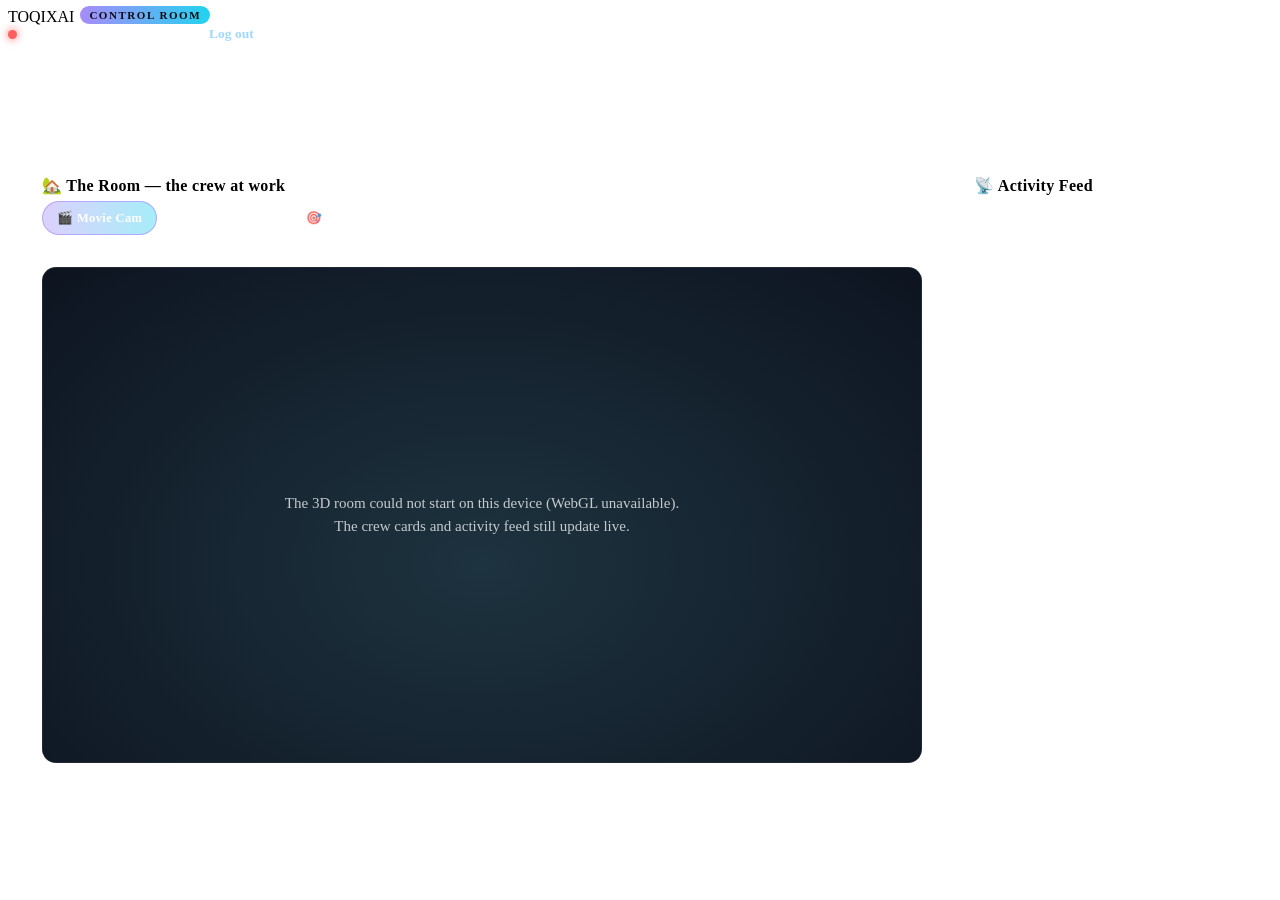
==== commit 5eedc677: "Control Room v4 (3D + Full View) + zoo: MMAudio active" ====
--- a/web/control.html
+++ b/web/control.html
@@ -40,393 +40,60 @@
     border-color: rgba(167,139,250,.65); color: #fff; }
   .camhint { font-size: 11.5px; color: rgba(255,255,255,.42); margin-left: auto; }
 
-  /* ---------- the room: viewport + world ---------- */
+  /* ---------- the room: 3D viewport (Three.js canvas + overlays) ---------- */
   #viewport { position: relative; overflow: hidden; border-radius: 14px; aspect-ratio: 16 / 9;
     background: #0d1420; border: 1px solid rgba(255,255,255,.09); }
-  #world { position: absolute; left: 0; top: 0; width: 1600px; height: 900px;
-    transform-origin: 0 0; will-change: transform; }
+  #gl { position: absolute; inset: 0; touch-action: none; cursor: grab; }
+  #gl:active { cursor: grabbing; }
+  #gl canvas { display: block; }
+  #labels { position: absolute; inset: 0; overflow: hidden; pointer-events: none; z-index: 6; }
   .vig { position: absolute; inset: 0; pointer-events: none; z-index: 5; border-radius: 14px;
     box-shadow: inset 0 0 110px rgba(0,0,0,.5); }
-
-  /* ceiling strip + hanging lamps */
-  .ceiling { position: absolute; left: 0; top: 0; width: 1600px; height: 54px; z-index: 3;
-    background: linear-gradient(180deg, #232d3a, #141c26);
-    border-bottom: 3px solid rgba(0,0,0,.45); box-shadow: 0 2px 0 rgba(255,255,255,.05); }
-  .lamp { position: absolute; top: 0; width: 10px; height: 26px; background: #39424f; z-index: 4; }
-  .lamp::before { content: ""; position: absolute; left: 50%; bottom: -13px; transform: translateX(-50%);
-    width: 54px; height: 16px; background: linear-gradient(180deg, #4a5568, #2c3644);
-    clip-path: polygon(28% 0, 72% 0, 100% 100%, 0 100%); }
-  .lamp::after { content: ""; position: absolute; left: 50%; top: 34px; transform: translateX(-50%);
-    width: 240px; height: 150px; pointer-events: none;
-    background: linear-gradient(180deg, rgba(255,232,175,.13), rgba(255,232,175,0) 78%);
-    clip-path: polygon(42% 0, 58% 0, 100% 100%, 0 100%); }
-  .lamp i { position: absolute; left: 50%; bottom: -17px; transform: translateX(-50%);
-    width: 12px; height: 12px; border-radius: 50%; background: #ffe9b0;
-    box-shadow: 0 0 18px 6px rgba(255,226,150,.55); }
-
-  /* back wall: panels, server-rack windows, pipe run */
-  .wall { position: absolute; left: 0; top: 54px; width: 1600px; height: 446px; z-index: 1;
-    background:
-      repeating-linear-gradient(90deg, rgba(255,255,255,.045) 0 2px, transparent 2px 200px),
-      repeating-linear-gradient(0deg, rgba(255,255,255,.03) 0 2px, transparent 2px 148px),
-      linear-gradient(180deg, #26424e 0%, #1d333f 55%, #16262f 100%); }
-  .rackwin { position: absolute; top: 148px; height: 216px; z-index: 2; border-radius: 12px;
-    border: 3px solid #3d4c5c; overflow: hidden;
-    background:
-      repeating-linear-gradient(0deg, rgba(130,210,255,.07) 0 24px, rgba(0,0,0,.28) 24px 29px),
-      repeating-linear-gradient(90deg, rgba(255,255,255,.05) 0 2px, transparent 2px 92px),
-      linear-gradient(180deg, #0e1e2e, #081423);
-    box-shadow: inset 0 0 34px rgba(0,0,0,.55), 0 3px 0 rgba(0,0,0,.3); }
-  .rackwin::after { content: ""; position: absolute; inset: 0; pointer-events: none;
-    background: linear-gradient(115deg, rgba(255,255,255,.09) 0%, rgba(255,255,255,0) 42%); }
-  .rlight { position: absolute; width: 7px; height: 7px; border-radius: 50%; z-index: 2;
-    background: #35e0a1; box-shadow: 0 0 7px #35e0a1; animation: rblink 2.6s ease-in-out infinite; }
-  .rlight.amber { background: #f5b544; box-shadow: 0 0 7px #f5b544; }
-  .rlight.red { background: #ff5f5f; box-shadow: 0 0 7px #ff5f5f; }
-  @keyframes rblink { 0%, 100% { opacity: 1; } 50% { opacity: .25; } }
-  .wallpipe { position: absolute; left: 0; top: 486px; width: 1600px; height: 14px; z-index: 2;
-    background:
-      repeating-linear-gradient(90deg, rgba(0,0,0,.35) 0 6px, transparent 6px 190px),
-      linear-gradient(180deg, #5a6a78, #33414e 60%, #232f3a);
-    border-top: 1px solid rgba(255,255,255,.14); border-bottom: 2px solid rgba(0,0,0,.4); }
-
-  /* floor: warm planks the characters stand on */
-  .floor { position: absolute; left: 0; top: 500px; width: 1600px; height: 400px; z-index: 1;
-    background:
-      repeating-linear-gradient(0deg, rgba(0,0,0,.22) 0 3px, transparent 3px 64px),
-      repeating-linear-gradient(90deg, rgba(0,0,0,.13) 0 2px, transparent 2px 210px),
-      linear-gradient(180deg, #54402e 0%, #453325 34%, #37281d 70%, #2b1f17 100%);
-    box-shadow: inset 0 14px 24px -12px rgba(0,0,0,.55); }
-
-  .zone-label { position: absolute; font-size: 19px; font-weight: 800; letter-spacing: .16em;
-    color: #ffe9c4; white-space: nowrap; background: rgba(20,16,10,.72);
-    border: 2px solid rgba(255,214,150,.4); padding: 5px 16px; border-radius: 10px;
-    box-shadow: 0 4px 10px rgba(0,0,0,.35); }
-  .zone-tag { position: absolute; font-size: 18px; font-weight: 800; letter-spacing: .14em;
-    color: rgba(255,255,255,.72); white-space: nowrap; text-shadow: 0 2px 6px rgba(0,0,0,.6); }
-
-  .board { position: absolute; left: 560px; top: 20px; width: 480px; height: 106px; z-index: 40;
-    border-radius: 12px; background: linear-gradient(180deg, #0c1a2e, #081020);
-    border: 3px solid #3d5a68; box-shadow: 0 0 26px rgba(87,230,201,.14), inset 0 0 22px rgba(20,80,90,.35);
-    padding: 12px 18px; box-sizing: border-box; }
-  .board::after { content: ""; position: absolute; inset: 0; border-radius: 9px; pointer-events: none;
-    background: repeating-linear-gradient(0deg, rgba(255,255,255,.028) 0 2px, transparent 2px 5px); }
-  .board h4 { margin: 0 0 8px; font-size: 19px; letter-spacing: .2em; color: #57e6c9; }
-  .board .blines i { display: block; height: 6px; border-radius: 3px; margin-top: 6px;
-    background: linear-gradient(90deg, rgba(87,230,201,.75), rgba(34,211,238,.25)); }
-  .board .board-sub { margin-top: 9px; font-size: 11.5px; letter-spacing: .22em; color: rgba(255,255,255,.4); }
-
-  /* QUEUE = task board + crates (left); DELIVERED = outbox conveyor (right) */
-  .shelf { position: absolute; width: 180px; height: 168px; top: 392px; z-index: 60; }
-  .shelf.q { left: 36px; } .shelf.o { left: 1384px; }
-  .shelf-back { position: absolute; inset: 0; border-radius: 10px; }
-  .shelf.q .shelf-back {
-    background:
-      radial-gradient(circle at 18px 16px, rgba(0,0,0,.2) 2.5px, transparent 3.5px),
-      radial-gradient(circle at 162px 16px, rgba(0,0,0,.2) 2.5px, transparent 3.5px),
-      repeating-linear-gradient(0deg, rgba(0,0,0,.07) 0 2px, transparent 2px 30px),
-      linear-gradient(180deg, #7a5a36, #66482a);
-    border: 3px solid #4e3519; box-shadow: inset 0 0 24px rgba(0,0,0,.3); }
-  .shelf.o .shelf-back { background: linear-gradient(180deg, #3a4356, #2b3247);
-    border: 3px solid #232838; box-shadow: inset 0 0 24px rgba(0,0,0,.35); }
-  .shelf-board { position: absolute; left: 8px; right: 8px; bottom: 34px; height: 10px;
-    border-radius: 4px; }
-  .shelf.q .shelf-board { background: #8a653c; border: 1.5px solid #54380f;
-    box-shadow: 0 3px 0 rgba(0,0,0,.3); }
-  .shelf.o .shelf-board {
-    background: repeating-linear-gradient(90deg, #59637c 0 14px, #39415a 14px 28px);
-    border: 1.5px solid #232838; border-top: 3px solid rgba(53,224,161,.55); }
-  .shelf .zone-tag { left: 50%; transform: translateX(-50%); bottom: -32px; }
-  #qboxes { position: absolute; left: 14px; bottom: 42px; width: 152px;
-    display: flex; flex-wrap: wrap-reverse; gap: 5px; }
-
-  /* REST corner: couch, beanbags, plant */
-  .restzone { position: absolute; left: 24px; top: 624px; width: 420px; height: 208px; z-index: 30;
-    border-radius: 18px;
-    background: radial-gradient(ellipse at 50% 92%, rgba(255,170,90,.13), rgba(30,20,40,.10) 72%);
-    border: 1.5px dashed rgba(255,190,120,.35); }
-  .restzone .zone-tag { left: 14px; top: 8px; font-size: 16px; }
-  .moon { position: absolute; right: 26px; top: 10px; width: 34px; height: 34px; border-radius: 50%;
-    background: transparent; box-shadow: 9px 5px 0 0 rgba(217,220,255,.85); transform: rotate(-18deg); }
-  .couch { position: absolute; left: 84px; top: 56px; width: 252px; height: 96px; }
-  .couch .cback { position: absolute; left: 0; top: 0; width: 252px; height: 56px;
-    border-radius: 16px 16px 8px 8px; background: linear-gradient(180deg, #8a4a56, #713c47);
-    border: 2px solid rgba(0,0,0,.25); box-sizing: border-box; }
-  .couch .cseat { position: absolute; left: 10px; top: 44px; width: 232px; height: 30px;
-    border-radius: 10px; background: linear-gradient(180deg, #9c5563, #7d434f);
-    border: 2px solid rgba(0,0,0,.22); box-sizing: border-box; }
-  .couch .carm { position: absolute; top: 30px; width: 26px; height: 52px; border-radius: 10px;
-    background: #7d434f; border: 2px solid rgba(0,0,0,.22); box-sizing: border-box; }
-  .couch .carm.l { left: -6px; } .couch .carm.r { right: -6px; }
-  .plant { position: absolute; right: 28px; bottom: 10px; width: 40px; height: 64px; }
-  .plant .pot { position: absolute; bottom: 0; left: 6px; width: 28px; height: 24px;
-    background: linear-gradient(180deg, #b56545, #8f4c30);
-    clip-path: polygon(0 0, 100% 0, 84% 100%, 16% 100%); }
-  .plant .leaf { position: absolute; bottom: 20px; left: 50%; width: 13px; height: 30px;
-    border-radius: 50%; background: #4f9e57; transform-origin: 50% 100%; }
-  .plant .leaf.l1 { transform: translateX(-50%) rotate(-32deg); }
-  .plant .leaf.l2 { transform: translateX(-50%); height: 36px; background: #5cb567; }
-  .plant .leaf.l3 { transform: translateX(-50%) rotate(32deg); }
-  .bean { position: absolute; border-radius: 50%; }
-  .bean.b1 { left: 26px; bottom: 14px; width: 76px; height: 30px; background: rgba(167,139,250,.32); }
-  .bean.b2 { left: 128px; bottom: 10px; width: 90px; height: 34px; background: rgba(34,211,238,.25); }
-  .bean.b3 { left: 246px; bottom: 14px; width: 72px; height: 28px; background: rgba(245,165,68,.28); }
-
-  #command, #workers, #systems, #fx, #actors { position: absolute; inset: 0; }
-  #actors { pointer-events: none; }
-  #actors .actor { pointer-events: auto; cursor: pointer; }
-  /* manager's console desk: twin monitors on a wooden desk */
-  .console { position: absolute; left: 566px; top: 196px; width: 188px; height: 76px; z-index: 1400; }
-  .cscreens { display: flex; gap: 8px; justify-content: center; }
-  .console-screen { width: 64px; height: 44px; border-radius: 6px;
-    background: #0d1830; border: 2px solid rgba(87,230,201,.55); padding-top: 2px;
-    box-sizing: border-box; box-shadow: 0 0 12px rgba(87,230,201,.18); }
-  .console-screen i { display: block; height: 4px; margin: 6px 9px 0; border-radius: 2px;
-    background: rgba(87,230,201,.55); }
-  .console-screen i:nth-child(2) { margin-right: 22px; }
-  .console-screen i:nth-child(3) { margin-right: 15px; }
-  .console-desk { height: 14px; margin-top: 4px; border-radius: 6px;
-    background: linear-gradient(180deg, #5d4630, #463322);
-    border: 1.5px solid rgba(0,0,0,.4); box-shadow: 0 3px 0 rgba(0,0,0,.3); }
-  /* wizard's portal: a glowing arch in the corner */
-  .portal { position: absolute; left: 1428px; top: 148px; width: 104px; height: 152px; z-index: 300;
-    border-radius: 50%; border: 4px solid rgba(150,120,220,.75);
-    background: radial-gradient(ellipse at center, rgba(167,139,250,.26),
-      rgba(80,50,160,.12) 60%, rgba(40,20,90,.05));
-    box-shadow: 0 0 34px rgba(167,139,250,.35), inset 0 0 34px rgba(167,139,250,.25);
-    animation: portalPulse 3.2s ease-in-out infinite; overflow: hidden; }
-  .portal::before { content: ""; position: absolute; inset: 10px; border-radius: 50%;
-    background: conic-gradient(from 0deg, transparent 0 40deg, rgba(200,170,255,.35) 60deg,
-      transparent 110deg, rgba(200,170,255,.22) 200deg, transparent 260deg);
-    animation: spin 9s linear infinite; }
-  @keyframes portalPulse { 0%, 100% { box-shadow: 0 0 22px rgba(167,139,250,.25), inset 0 0 22px rgba(167,139,250,.18); }
-    50% { box-shadow: 0 0 42px rgba(167,139,250,.5), inset 0 0 40px rgba(167,139,250,.32); } }
-  /* SYSTEMS BAY = the room's front ledge */
-  .bay { position: absolute; left: 0; top: 836px; width: 1600px; height: 64px;
-    background: linear-gradient(180deg, #4b3626 0, #33241a 22%, #20150e 100%);
-    border-top: 3px solid rgba(255,196,130,.4); box-shadow: 0 -6px 14px rgba(0,0,0,.35); }
-  .baytag { left: 800px; top: 841px; transform: translateX(-50%); font-size: 13.5px; z-index: 20; }
-
-  /* ---------- work pods: desk workstations ---------- */
-  .pod { --acc: #22d3ee; position: absolute; width: 176px; transform: translate(-50%, -100%); }
-  .pod.plat-kaggle { --acc: #22d3ee; } .pod.plat-colab { --acc: #f5a544; } .pod.plat-local { --acc: #a78bfa; }
-  .pod-desk { height: 46px; border-radius: 8px; position: relative;
-    background: linear-gradient(180deg, #7c5a38 0 10px, #5f4128 10px);
-    border: 2px solid rgba(0,0,0,.45);
-    box-shadow: 0 5px 0 rgba(0,0,0,.28), inset 0 1px 0 rgba(255,220,170,.35); }
-  .pod-desk::after { content: ""; position: absolute; left: 78px; top: 3px; width: 50px; height: 7px;
-    border-radius: 3px; background: rgba(15,18,28,.65);
-    box-shadow: inset 0 0 0 1.5px rgba(255,255,255,.09); }
-  .pod.working .pod-desk { box-shadow: 0 5px 0 rgba(0,0,0,.28), 0 0 20px -2px var(--acc); }
-  .pod-screen { position: absolute; left: 12px; top: -36px; width: 56px; height: 38px; border-radius: 6px;
-    background: #0b1526; border: 2.5px solid #20242f; overflow: hidden;
-    box-shadow: 0 0 10px rgba(87,230,201,.15); }
-  .pod-screen::after { content: ""; position: absolute; inset: 5px;
-    background: repeating-linear-gradient(0deg, rgba(87,230,201,.55) 0 3px, transparent 3px 7px); }
-  .pod-name { position: absolute; left: 50%; transform: translateX(-50%); top: 17px; max-width: 152px;
-    text-align: center; font-size: 11.5px; font-weight: 700; color: #ffe9c4; white-space: nowrap;
-    overflow: hidden; background: rgba(0,0,0,.38); padding: 1px 8px; border-radius: 999px; }
-  .pod-plat { height: 12px; margin: 4px 22px 0; border-radius: 50%;
-    background: radial-gradient(ellipse at center, rgba(20,14,8,.5), rgba(20,14,8,0) 70%); }
-  .pod.working .pod-plat { background: radial-gradient(ellipse at center, var(--acc), rgba(20,14,8,0) 72%);
-    animation: platPulse 1.6s ease-in-out infinite; }
-  @keyframes platPulse { 0%, 100% { opacity: .55; } 50% { opacity: 1; } }
-  .pod-box { display: none; }
-  .pod.working .pod-box { display: block; position: absolute; right: 12px; top: -22px; }
-
-  /* ---------- job boxes ---------- */
-  .jobbox { width: 36px; height: 28px; border-radius: 4px; position: relative; flex: none;
-    background: linear-gradient(180deg, #d29a55, #b57e3e); border: 2px solid #8a5a24; box-sizing: border-box; }
-  .jobbox::before { content: ""; position: absolute; left: 50%; top: 0; bottom: 0; width: 6px;
-    transform: translateX(-50%); background: rgba(255,235,200,.55); }
-  .jobbox::after { content: ""; position: absolute; top: 50%; left: 0; right: 0; height: 5px;
-    transform: translateY(-50%); background: rgba(255,235,200,.35); }
-  .sprite .jobbox { position: absolute; left: 50%; bottom: 40px; transform: translateX(-50%);
-    display: none; z-index: 3; }
-  .actor.carrying .sprite .jobbox { display: block; }
-
-  /* ---------- actors ---------- */
-  .actor { --acc: #22d3ee; --dir: 1; position: absolute; left: 0; top: 0; width: 0; height: 0;
-    will-change: transform; }
-  .actor.plat-kaggle { --acc: #22d3ee; } .actor.plat-colab { --acc: #f5a544; }
-  .actor.plat-local { --acc: #a78bfa; }
-  .a-robot { --sh: 124px; } .a-robot.mini { --sh: 66px; }
-  .a-manager { --sh: 120px; } .a-wizard { --sh: 120px; }
-  .a-helper { --sh: 64px; } .a-drone { --sh: 86px; }
-  .flip { position: absolute; left: 0; top: 0; transform: translate(-50%, -100%) scaleX(var(--dir)); }
-  .a-robot.mini .flip { transform: translate(-50%, -100%) scaleX(var(--dir)) scale(.55); }
-  .a-drone .flip { transform: translate(-50%, -50%); }
-  .sprite { position: relative; transform-origin: 50% 100%; animation: breathe 3.4s ease-in-out infinite; }
-  @keyframes breathe { 0%, 100% { transform: translateY(0); } 50% { transform: translateY(-3px); } }
-  .a-robot .sprite svg { width: 104px; height: 121px; }
-  .a-manager .sprite svg { width: 100px; height: 117px; }
-  .a-wizard .sprite svg { width: 100px; height: 117px; }
-  .a-helper .sprite svg { width: 56px; height: 61px; }
-  .a-drone .sprite svg { width: 132px; height: 79px; }
-  /* soft ellipse shadow under the feet, so characters stand ON the floor */
-  .shadow { position: absolute; left: 50%; bottom: -3px; width: 62px; height: 13px;
-    transform: translateX(-50%); border-radius: 50%; pointer-events: none;
-    background: radial-gradient(ellipse at center, rgba(0,0,0,.42), rgba(0,0,0,0) 68%); }
-  .a-drone .shadow { display: none; }
-  .a-helper .shadow { width: 44px; height: 10px; }
-  .char-svg { display: block; overflow: visible; }
-  .actor.walking .sprite { animation: walkBob .36s ease-in-out infinite; }
-  @keyframes walkBob { 0%, 100% { transform: translateY(0) rotate(-1.6deg); }
-    50% { transform: translateY(-6px) rotate(1.6deg); } }
-  .actor.hop .sprite { animation: hopA .5s ease-out; }
-  @keyframes hopA { 0% { transform: translateY(0); } 35% { transform: translateY(-17px); }
-    100% { transform: translateY(0); } }
-  .actor.sad .sprite { animation: shakeA .55s ease-in-out; }
-  @keyframes shakeA { 0%, 100% { transform: translateX(0); } 20% { transform: translateX(-5px); }
-    40% { transform: translateX(5px); } 60% { transform: translateX(-4px); } 80% { transform: translateX(3px); } }
-  .actor.sleeping .sprite, .actor.offdim .sprite { filter: brightness(.78) saturate(.6); }
-  .a-drone .sprite { animation: none; filter: drop-shadow(0 12px 13px rgba(0,0,0,.45)); }
-
-  .bubblewrap { position: absolute; left: 0; bottom: var(--sh); transform: translateX(-50%);
-    width: 0; display: flex; justify-content: center; pointer-events: none; z-index: 6; }
-  .bubble { position: relative; background: rgba(240,248,255,.95); color: #141824; font-size: 15.5px;
-    font-weight: 800; letter-spacing: .03em; padding: 5px 11px; border-radius: 999px;
-    white-space: nowrap; box-shadow: 0 4px 14px rgba(0,0,0,.4); display: none; }
+  .zone-chip { position: absolute; z-index: 7; font-size: 12px; font-weight: 800; letter-spacing: .14em;
+    color: #ffe9c4; background: rgba(20,16,10,.72); border: 2px solid rgba(255,214,150,.4);
+    padding: 4px 12px; border-radius: 10px; pointer-events: none; white-space: nowrap; }
+  /* speech bubbles + status lines: HTML overlays projected from 3D */
+  .bubble { position: absolute; left: 0; top: 0; background: rgba(240,248,255,.95); color: #141824;
+    font-size: 15.5px; font-weight: 800; letter-spacing: .03em; padding: 5px 11px;
+    border-radius: 999px; white-space: nowrap; box-shadow: 0 4px 14px rgba(0,0,0,.4);
+    display: none; will-change: transform; }
   .bubble::after { content: ""; position: absolute; left: 50%; bottom: -5px; transform: translateX(-50%);
     border: 5px solid transparent; border-top-color: rgba(240,248,255,.95); border-bottom: 0; }
-  .zzz { position: absolute; left: 30px; bottom: calc(var(--sh) - 8px); color: rgba(200,215,255,.8);
-    font-weight: 800; pointer-events: none; display: none; z-index: 6; }
-  .actor.sleeping .zzz, .actor.doze .zzz, .actor.msleep .zzz { display: block; }
+  .zzz { position: absolute; left: 0; top: 0; color: rgba(200,215,255,.85); font-weight: 800;
+    pointer-events: none; display: none; will-change: transform; }
   .zzz span { position: absolute; opacity: 0; animation: zFloat 2.8s linear infinite; font-size: 12px; }
   .zzz span:nth-child(2) { animation-delay: .9s; font-size: 15px; }
   .zzz span:nth-child(3) { animation-delay: 1.8s; font-size: 19px; }
   @keyframes zFloat { 0% { transform: translate(0, 6px); opacity: 0; }
     25% { opacity: .9; } 100% { transform: translate(10px, -20px); opacity: 0; } }
-  .aname { position: absolute; top: 7px; left: 0; transform: translateX(-50%); font-size: 13.5px;
-    font-weight: 700; white-space: nowrap; color: rgba(255,255,255,.94);
-    text-shadow: 0 2px 7px rgba(0,0,0,.75); }
-  .aname .atag { font-size: 9.5px; font-weight: 800; letter-spacing: .07em; padding: 1.5px 6px;
-    border-radius: 999px; color: #0b0b10; background: var(--acc); vertical-align: 2px; margin-left: 4px; }
-  .astat { position: absolute; top: 26px; left: 0; transform: translateX(-50%); font-size: 10.5px;
-    white-space: nowrap; color: rgba(255,255,255,.58); text-shadow: 0 1px 5px rgba(0,0,0,.8); }
-  .a-drone .aname { top: 47px; background: rgba(18,22,38,.85); border: 1px solid rgba(255,255,255,.28);
-    padding: 2.5px 9px; border-radius: 999px; font-size: 11px; letter-spacing: .06em; }
-  .a-drone .astat { top: 71px; }
-
-  /* ---------- chibi people: shared face + limb rig ---------- */
-  .skin { fill: var(--skin, #f2c79b); }
-  .cheek { fill: #ff9d8a; opacity: .5; }
-  .e-open { fill: #23202b; transform-box: fill-box; transform-origin: center;
-    animation: blink 4.4s infinite; }
-  @keyframes blink { 0%, 93%, 100% { transform: scaleY(1); } 96% { transform: scaleY(.08); } }
-  .e-shut { fill: none; stroke: #23202b; stroke-width: 2.6; stroke-linecap: round; display: none; }
-  .actor.sleeping .e-open, .a-manager.msleep .e-open, .a-wizard.doze .e-open { display: none; }
-  .actor.sleeping .e-shut, .a-manager.msleep .e-shut, .a-wizard.doze .e-shut { display: block; }
-  .m-norm, .m-sad { fill: none; stroke: #7a4632; stroke-width: 2.6; stroke-linecap: round; }
-  .m-sad { display: none; }
-  .m-happy { fill: #7a4632; display: none; }
-  .actor.hop .m-norm { display: none; }
-  .actor.hop .m-happy { display: block; }
-  .actor.sad .m-norm, .actor.sad .m-happy { display: none; }
-  .actor.sad .m-sad { display: block; }
-  .brow { fill: none; stroke: #6b4630; stroke-width: 2.4; stroke-linecap: round; }
-  .headg { transform-box: fill-box; transform-origin: 50% 92%; transition: transform .45s; }
-  .actor.sleeping .headg { transform: rotate(13deg); }
-  .actor.sad .headg { transform: rotate(-5deg); }
-  .arm { transform-box: fill-box; transform-origin: 50% 8%; }
-  .leg { transform-box: fill-box; transform-origin: 50% 0%; }
-  .actor.walking .leg-l { animation: legSwing .36s ease-in-out infinite; }
-  .actor.walking .leg-r { animation: legSwing .36s ease-in-out infinite reverse; }
-  @keyframes legSwing { 0%, 100% { transform: rotate(17deg); } 50% { transform: rotate(-17deg); } }
-  .actor.walking .arm-l { animation: swing .36s ease-in-out infinite; }
-  .actor.walking .arm-r { animation: swing .36s ease-in-out infinite reverse; }
-  @keyframes swing { 0%, 100% { transform: rotate(13deg); } 50% { transform: rotate(-13deg); } }
-  .actor.work .arm-l { animation: typeA .34s ease-in-out infinite; }
-  .actor.work .arm-r { animation: typeA .34s ease-in-out infinite reverse; }
-  @keyframes typeA { 0%, 100% { transform: rotate(-24deg); } 50% { transform: rotate(-38deg); } }
-  .actor.carrying .arm-l, .actor.carrying .arm-r { animation: none; }
-  .actor.carrying .arm-l { transform: rotate(164deg); }
-  .actor.carrying .arm-r { transform: rotate(-164deg); }
-  .hand { fill: var(--skin, #f2c79b); }
-  /* engineer (GPU workers) */
-  .hat-dome { fill: var(--hat, #f5b544); }
-  .hat-brim { fill: var(--hat, #f5b544); filter: brightness(.82); }
-  .lampdot { fill: #d8d2c4; }
-  .actor.online .lampdot, .actor.work .lampdot { fill: #ffe9a8;
-    filter: drop-shadow(0 0 4px #ffd94d); }
-  .suit { fill: var(--suit, #3b6ea5); }
-  .shirt { fill: #e8e4da; }
-  .strap { fill: var(--suit, #3b6ea5); filter: brightness(.78); }
-  .boot { fill: #4a3423; }
-  .badge { fill: var(--acc); stroke: rgba(255,255,255,.5); stroke-width: 1.2; }
-  .actor.work .badge, .a-helper.lit .badge { filter: drop-shadow(0 0 4px var(--acc)); }
-  /* fleet manager */
-  .a-manager { --acc: #57e6c9; }
-  .uniform { fill: #31456e; }
-  .uniform-d { fill: #22345a; }
-  .hair { fill: #4a3428; }
-  .shoe { fill: #232838; }
-  .pad { fill: #1d2338; stroke: var(--acc); stroke-width: 1.4; }
-  .headset, .mic { stroke: #141a2a; stroke-width: 3; stroke-linecap: round; fill: none; }
-  .micdot { fill: #ff5f5f; }
-  .tie { fill: #c94f4f; }
-  .a-manager.pointing .arm-r { transform: rotate(-132deg); }
-  .a-manager.msleep .sprite { filter: brightness(.72) saturate(.65); }
-  /* wizard (site agent) */
-  .hat { fill: #5b3a9e; stroke: #a78bfa; stroke-width: 1.6; }
-  .hatband { fill: #ffd94d; }
-  .hat-brimw { fill: #4a2f80; }
-  .beard { fill: #ece9e2; }
-  .robe { fill: #46307a; stroke: #a78bfa; stroke-width: 1.6; }
-  .robe-d { fill: #37255f; }
-  .a-wizard .brow { stroke: #ece9e2; stroke-width: 3.2; }
-  .staff { stroke: #7a5230; stroke-width: 4; stroke-linecap: round; }
-  .hatg { transform-box: fill-box; transform-origin: 50% 100%; transition: transform .4s; }
-  .a-wizard.doze .hatg { transform: rotate(11deg) translateY(2px); }
-  .staffg { transform-box: fill-box; transform-origin: 50% 100%; transition: transform .3s; }
-  .a-wizard.cast .staffg { transform: rotate(-20deg); }
-  .orb { fill: #565d7d; }
-  .a-wizard.awake .orb { fill: #c9b8ff; filter: drop-shadow(0 0 9px #a78bfa);
-    animation: corePulse 2.2s ease-in-out infinite; transform-box: fill-box; transform-origin: center; }
-  @keyframes corePulse { 0%, 100% { transform: scale(1); opacity: .7; }
-    50% { transform: scale(1.28); opacity: 1; } }
-  /* helper (junior engineer) */
-  .cap { fill: var(--hat, #a78bfa); }
-  .cap-brim2 { fill: var(--hat, #a78bfa); filter: brightness(.8); }
-  .tip { fill: #565d7d; }
-  .a-helper { --acc: #a78bfa; }
-  .a-helper.unlit .sprite { filter: grayscale(.85) brightness(.62); }
-  .a-helper.lit .tip { fill: #ffd94d; filter: drop-shadow(0 0 5px #ffd94d); }
-  .a-helper.err .badge, .a-helper.err .tip { fill: #ff5f5f; }
-  /* drone */
-  .dstrut { stroke: #8b93b8; stroke-width: 3; stroke-linecap: round; }
-  .dbody { fill: #2b3049; stroke: #8b93b8; stroke-width: 2; }
-  .drot { fill: rgba(190,215,255,.45); } .dhub { fill: #8b93b8; }
-  .rotor { transform-box: fill-box; transform-origin: center; animation: spin .16s linear infinite; }
-  @keyframes spin { to { transform: rotate(360deg); } }
-  .a-drone.droop .rotor { animation-duration: .55s; }
-  .deye-w { fill: #eaf6ff; }
-  .diris { fill: #35e0a1; transition: fill .4s; }
-  .a-drone.eye-stale .diris { fill: #6b7194; }
-  .a-drone.eye-alert .diris { fill: #ff5f5f; }
-  .dpupil { fill: #10131f; }
-  .dlight { fill: #57e6c9; }
-  .a-drone.eye-alert .dlight { fill: #ff5f5f; }
-  .a-drone.eye-alert .deye-g { transform-box: fill-box; transform-origin: center;
-    animation: eyeBlink .5s ease-in-out infinite; }
-  @keyframes eyeBlink { 0%, 100% { transform: scaleY(1); } 50% { transform: scaleY(.12); } }
-
-  /* ---------- fx ---------- */
-  .fx { position: absolute; pointer-events: none; }
-  .puff { width: 48px; height: 48px; margin: -24px 0 0 -24px; border-radius: 50%;
-    background: radial-gradient(circle, rgba(255,110,110,.85), rgba(255,80,80,0) 70%);
-    animation: puffA .7s ease-out forwards; }
-  @keyframes puffA { from { transform: scale(.4); opacity: 1; } to { transform: scale(1.7); opacity: 0; } }
-  .spark { width: 9px; height: 9px; margin: -4px 0 0 -4px; border-radius: 2px; background: #ffe27a;
-    box-shadow: 0 0 9px #ffd94d; animation: sparkA .9s ease-out forwards; }
-  @keyframes sparkA { from { transform: translate(0, 0) rotate(0deg); opacity: 1; }
-    to { transform: translate(var(--dx), var(--dy)) rotate(160deg); opacity: 0; } }
-  .flashbox { position: absolute; width: 40px; height: 32px; margin: -16px 0 0 -20px; border-radius: 4px;
-    background: linear-gradient(180deg, #d29a55, #b57e3e); border: 2px solid #35e0a1;
-    animation: flashA 1.3s ease-out forwards; pointer-events: none; }
-  @keyframes flashA { 0% { opacity: 0; transform: translateY(-10px) scale(.7); }
-    25% { opacity: 1; transform: translateY(0) scale(1.06); box-shadow: 0 0 24px rgba(53,224,161,.95); }
-    100% { opacity: 0; transform: translateY(0) scale(1); box-shadow: 0 0 4px rgba(53,224,161,.4); } }
+  .astat { position: absolute; left: 0; top: 0; font-size: 10.5px; white-space: nowrap;
+    color: rgba(255,255,255,.62); text-shadow: 0 1px 5px rgba(0,0,0,.85); display: none;
+    will-change: transform; }
+  #gl-fallback { position: absolute; inset: 0; z-index: 8; display: flex; align-items: center;
+    justify-content: center; text-align: center; padding: 24px; color: rgba(255,255,255,.75);
+    font-size: 15px; line-height: 1.5;
+    background: radial-gradient(ellipse at 50% 60%, #1d333f, #0d1420); }
+  #gl-fallback[hidden] { display: none; }
+
+  /* ---------- full view mode ---------- */
+  #fv-exit { display: none; position: absolute; top: 14px; right: 14px; z-index: 90;
+    width: 46px; height: 46px; border-radius: 50%; border: 1px solid rgba(255,255,255,.35);
+    background: rgba(12,14,22,.72); color: #fff; font-size: 19px; cursor: pointer;
+    align-items: center; justify-content: center; }
+  #fv-exit:hover { background: rgba(40,44,60,.85); }
+  body.fullview #fv-exit { display: flex; }
+  body.fullview .topbar, body.fullview .cards, body.fullview .feed-panel,
+  body.fullview .panel h2, body.fullview .camrow, body.fullview .aurora { display: none !important; }
+  body.fullview .cr-wrap { max-width: none; padding: 0; }
+  body.fullview .cr-grid { display: block; }
+  body.fullview .panel { padding: 0; border: 0; border-radius: 0; background: none; box-shadow: none; }
+  body.fullview #viewport { position: fixed; inset: 0; width: 100vw; height: 100vh; height: 100dvh;
+    aspect-ratio: auto; border: 0; border-radius: 0; z-index: 60; }
+  body.fullview .vig { border-radius: 0; }
+  @media (max-width: 640px) {
+    .bubble { font-size: 13px; }
+    .zone-chip { font-size: 10.5px; padding: 3px 9px; }
+  }
 
   /* ---------- activity feed (unchanged from v1) ---------- */
   .feed-panel { max-height: 880px; overflow: auto; }
@@ -474,61 +141,26 @@
         <button class="cambtn active" id="cam-movie" type="button">&#127916; Movie Cam</button>
         <button class="cambtn" id="cam-full" type="button">&#128506;&#65038; Full Ground</button>
         <button class="cambtn" id="cam-follow" type="button">&#127919; Follow Action</button>
-        <span class="camhint">Movie Cam auto-directs &middot; click any character to focus it</span>
+        <button class="cambtn" id="cam-fullview" type="button">&#9974; Full View</button>
+        <span class="camhint">Movie Cam auto-directs &middot; drag to orbit &middot; scroll to zoom &middot; click any character to focus it</span>
       </div>
       <div id="viewport">
-        <div id="world">
-          <div class="ceiling">
-            <div class="lamp" style="left:294px"><i></i></div>
-            <div class="lamp" style="left:794px"><i></i></div>
-            <div class="lamp" style="left:1294px"><i></i></div>
-          </div>
-          <div class="wall"></div>
-          <div class="rackwin" style="left:92px;width:378px">
-            <i class="rlight" style="left:26px;top:30px"></i>
-            <i class="rlight amber" style="left:118px;top:56px;animation-delay:.7s"></i>
-            <i class="rlight" style="left:210px;top:30px;animation-delay:1.3s"></i>
-            <i class="rlight red" style="left:302px;top:82px;animation-delay:.4s"></i>
-            <i class="rlight amber" style="left:64px;top:140px;animation-delay:1.8s"></i>
-            <i class="rlight" style="left:268px;top:164px;animation-delay:2.2s"></i>
-          </div>
-          <div class="rackwin" style="left:1130px;width:262px">
-            <i class="rlight" style="left:30px;top:36px;animation-delay:.9s"></i>
-            <i class="rlight amber" style="left:120px;top:88px;animation-delay:1.6s"></i>
-            <i class="rlight" style="left:196px;top:140px;animation-delay:.2s"></i>
-          </div>
-          <div class="wallpipe"></div>
-          <div class="floor"></div>
-          <div class="board"><h4>FLEET BOARD</h4>
-            <div class="blines"><i style="width:62%"></i><i style="width:38%"></i><i style="width:74%"></i></div>
-            <div class="board-sub">TOQIX FLEET &middot; LIVE</div>
-          </div>
-          <div class="shelf q"><div class="shelf-back"></div><div id="qboxes"></div>
-            <div class="shelf-board"></div><div class="zone-tag" id="qtag">QUEUE 0</div></div>
-          <div class="shelf o"><div class="shelf-back"></div>
-            <div class="shelf-board"></div><div class="zone-tag">DELIVERED</div></div>
-          <div class="restzone"><div class="moon"></div>
-            <div class="couch"><div class="cback"></div><div class="cseat"></div>
-              <div class="carm l"></div><div class="carm r"></div></div>
-            <div class="bean b1"></div><div class="bean b2"></div><div class="bean b3"></div>
-            <div class="plant"><span class="leaf l1"></span><span class="leaf l2"></span>
-              <span class="leaf l3"></span><div class="pot"></div></div>
-            <div class="zone-tag" id="resttag">REST</div></div>
-          <div id="command">
-            <div class="console"><div class="cscreens">
-              <div class="console-screen"><i></i><i></i><i></i></div>
-              <div class="console-screen"><i></i><i></i><i></i></div></div>
-              <div class="console-desk"></div></div>
-            <div class="portal"></div>
-          </div>
-          <div class="zone-label" style="left:800px;top:368px;transform:translateX(-50%)">WORK PODS</div>
-          <div id="workers"></div>
-          <div id="systems"><div class="bay"></div><div class="zone-tag baytag">SYSTEMS BAY</div></div>
-          <div id="actors"></div>
-          <div id="fx"></div>
-        </div>
+        <div id="gl"></div>
+        <div id="labels"></div>
+        <div class="zone-chip" id="qtag" style="left:16px;top:14px">QUEUE 0</div>
+        <div class="zone-chip" style="right:16px;top:14px">DELIVERED</div>
+        <div class="zone-chip" id="resttag" style="left:16px;bottom:14px">REST</div>
+        <button id="fv-exit" type="button" title="Exit full view" aria-label="Exit full view">&#10005;</button>
+        <div id="gl-fallback" hidden><div>The 3D room could not start on this device (WebGL unavailable).<br>The crew cards and activity feed still update live.</div></div>
+        <div id="workers" hidden></div>
+        <div id="actors" hidden></div>
+        <div id="systems" hidden></div>
+        <div id="command" hidden></div>
+        <div id="fx" hidden></div>
+        <div id="qboxes" hidden></div>
         <div class="vig"></div>
       </div>
+
     </section>
     <aside class="panel glass feed-panel">
       <h2>&#128225; Activity Feed</h2>
@@ -537,6 +169,7 @@
   </div>
 </main>
 
+<script src="/static/vendor/three.min.js"></script>
 <script>
 (function () {
   "use strict";
@@ -560,166 +193,832 @@
 
   var RM = !!(window.matchMedia && window.matchMedia("(prefers-reduced-motion: reduce)").matches);
   var WW = 1600, WH = 900;
-  var viewport = $("viewport"), world = $("world");
-  var actorsLayer = $("actors"), fxLayer = $("fx");
-
-  /* ---------------- character art: chibi people (pure SVG, zero assets) ----
-     Original designs in a generic cute game style: big head (~45% of the
-     height), simple face with swappable mouths/eyes (CSS classes switch
-     normal / happy / sad / asleep), role outfits per character. Limb and
-     head groups (.arm, .leg, .headg) are animated by the CSS rig above. */
-  function faceSVG(cx, cy, r, brows) {
-    var ex = Math.round(r * 0.37), ey = cy;
-    var my = cy + Math.round(r * 0.4), by = ey - Math.round(r * 0.36);
-    var s = '<circle class="skin" cx="' + cx + '" cy="' + cy + '" r="' + r + '"/>'
-      + '<ellipse class="cheek" cx="' + (cx - r * 0.58) + '" cy="' + (cy + r * 0.32)
-      + '" rx="' + (r * 0.17) + '" ry="' + (r * 0.11) + '"/>'
-      + '<ellipse class="cheek" cx="' + (cx + r * 0.58) + '" cy="' + (cy + r * 0.32)
-      + '" rx="' + (r * 0.17) + '" ry="' + (r * 0.11) + '"/>';
-    if (brows) {
-      s += '<path class="brow" d="M' + (cx - ex - 5) + ' ' + by + ' q5 -3 10 0"/>'
-        + '<path class="brow" d="M' + (cx + ex - 5) + ' ' + by + ' q5 -3 10 0"/>';
-    }
-    s += '<ellipse class="e-open" cx="' + (cx - ex) + '" cy="' + ey + '" rx="'
-      + (r * 0.115) + '" ry="' + (r * 0.16) + '"/>'
-      + '<ellipse class="e-open" cx="' + (cx + ex) + '" cy="' + ey + '" rx="'
-      + (r * 0.115) + '" ry="' + (r * 0.16) + '"/>'
-      + '<path class="e-shut" d="M' + (cx - ex - 5) + ' ' + ey + ' q5 4 10 0"/>'
-      + '<path class="e-shut" d="M' + (cx + ex - 5) + ' ' + ey + ' q5 4 10 0"/>'
-      + '<path class="m-norm" d="M' + (cx - 7) + ' ' + my + ' q7 5 14 0"/>'
-      + '<path class="m-happy" d="M' + (cx - 8) + ' ' + (my - 1) + ' a8 8 0 0 0 16 0 z"/>'
-      + '<path class="m-sad" d="M' + (cx - 7) + ' ' + (my + 4) + ' q7 -5 14 0"/>';
-    return s;
-  }
-  function legsSVG(pantClass, shoeClass, hipY) {
-    return '<g class="leg leg-l"><rect class="' + pantClass + '" x="46" y="' + hipY
-      + '" width="12" height="24" rx="5"/>'
-      + '<rect class="' + shoeClass + '" x="44" y="' + (hipY + 20)
-      + '" width="16" height="10" rx="4.5"/></g>'
-      + '<g class="leg leg-r"><rect class="' + pantClass + '" x="62" y="' + hipY
-      + '" width="12" height="24" rx="5"/>'
-      + '<rect class="' + shoeClass + '" x="60" y="' + (hipY + 20)
-      + '" width="16" height="10" rx="4.5"/></g>';
-  }
-  function engineerSVG() {
-    return '<svg class="char-svg" viewBox="0 0 120 140" aria-hidden="true">'
-      + legsSVG("suit", "boot", 104)
-      + '<g class="arm arm-l"><rect class="shirt" x="28" y="76" width="11" height="32" rx="5.5"/>'
-      + '<circle class="hand" cx="33.5" cy="110" r="5"/></g>'
-      + '<g class="arm arm-r"><rect class="shirt" x="81" y="76" width="11" height="32" rx="5.5"/>'
-      + '<circle class="hand" cx="86.5" cy="110" r="5"/></g>'
-      + '<rect class="shirt" x="39" y="74" width="42" height="38" rx="9"/>'
-      + '<rect class="strap" x="48" y="76" width="6" height="15"/>'
-      + '<rect class="strap" x="66" y="76" width="6" height="15"/>'
-      + '<rect class="suit" x="46" y="89" width="28" height="23" rx="4"/>'
-      + '<circle class="badge" cx="60" cy="99" r="4.5"/>'
-      + '<g class="headg">'
-      + '<circle class="skin" cx="32" cy="48" r="5.5"/>'
-      + '<circle class="skin" cx="88" cy="48" r="5.5"/>'
-      + faceSVG(60, 47, 27, false)
-      + '<path class="hat-dome" d="M31 40 a29 25 0 0 1 58 0 z"/>'
-      + '<rect class="hat-brim" x="27" y="38" width="66" height="7" rx="3.5"/>'
-      + '<circle class="lampdot" cx="60" cy="29" r="3.5"/>'
-      + '</g></svg>';
-  }
-  function managerSVG() {
-    return '<svg class="char-svg" viewBox="0 0 120 140" aria-hidden="true">'
-      + legsSVG("uniform-d", "shoe", 104)
-      + '<g class="arm arm-l"><rect class="uniform" x="28" y="76" width="11" height="32" rx="5.5"/>'
-      + '<circle class="hand" cx="33.5" cy="110" r="5"/></g>'
-      + '<g class="arm arm-r"><rect class="uniform" x="81" y="76" width="11" height="32" rx="5.5"/>'
-      + '<circle class="hand" cx="86.5" cy="110" r="5"/></g>'
-      + '<rect class="uniform" x="39" y="74" width="42" height="38" rx="9"/>'
-      + '<path d="M52 74 h16 l-8 9 z" fill="#e8e4da"/>'
-      + '<rect class="tie" x="57" y="82" width="6" height="15" rx="2"/>'
-      + '<circle class="badge" cx="47" cy="97" r="4"/>'
-      + '<g class="headg">'
-      + '<circle class="skin" cx="32" cy="48" r="5.5"/>'
-      + '<circle class="skin" cx="88" cy="48" r="5.5"/>'
-      + faceSVG(60, 47, 27, true)
-      + '<ellipse class="hair" cx="60" cy="26" rx="26" ry="11"/>'
-      + '<path class="headset" d="M34 44 a26 24 0 0 1 52 0"/>'
-      + '<rect class="pad" x="29" y="41" width="8" height="15" rx="4"/>'
-      + '<rect class="pad" x="83" y="41" width="8" height="15" rx="4"/>'
-      + '<path class="mic" d="M87 54 q2 14 -13 16"/>'
-      + '<circle class="micdot" cx="72" cy="70" r="3"/>'
-      + '</g></svg>';
-  }
-  function wizardSVG() {
-    return '<svg class="char-svg" viewBox="0 0 120 140" aria-hidden="true">'
-      + '<path class="robe" d="M38 138 L48 78 h24 l10 60 z"/>'
-      + '<path class="robe-d" d="M53 138 L60 94 l7 44 z"/>'
-      + '<rect class="hatband" x="47" y="106" width="26" height="6" rx="3"/>'
-      + '<g class="arm arm-l"><rect class="robe" x="30" y="80" width="11" height="30" rx="5.5"/>'
-      + '<circle class="hand" cx="35.5" cy="112" r="4.5"/></g>'
-      + '<g class="arm arm-r"><rect class="robe" x="79" y="80" width="11" height="30" rx="5.5"/>'
-      + '<circle class="hand" cx="84.5" cy="103" r="4.5"/></g>'
-      + '<g class="staffg"><line class="staff" x1="86" y1="30" x2="86" y2="136"/>'
-      + '<circle class="orb" cx="86" cy="23" r="10"/>'
-      + '<circle cx="86" cy="23" r="4" fill="rgba(255,255,255,.45)"/></g>'
-      + '<g class="headg">'
-      + '<circle class="skin" cx="37" cy="52" r="4.5"/>'
-      + '<circle class="skin" cx="83" cy="52" r="4.5"/>'
-      + '<circle class="skin" cx="60" cy="50" r="24"/>'
-      + '<ellipse class="cheek" cx="44" cy="57" rx="4" ry="2.7"/>'
-      + '<ellipse class="cheek" cx="76" cy="57" rx="4" ry="2.7"/>'
-      + '<path class="beard" d="M39 56 q21 24 42 0 q-3 32 -21 38 q-18 -6 -21 -38 z"/>'
-      + '<path class="brow" d="M41 42 q6 -3.5 12 0"/>'
-      + '<path class="brow" d="M67 42 q6 -3.5 12 0"/>'
-      + '<ellipse class="e-open" cx="49" cy="49" rx="2.8" ry="3.8"/>'
-      + '<ellipse class="e-open" cx="71" cy="49" rx="2.8" ry="3.8"/>'
-      + '<path class="e-shut" d="M44 49 q5 4 10 0"/>'
-      + '<path class="e-shut" d="M66 49 q5 4 10 0"/>'
-      + '</g>'
-      + '<g class="hatg"><polygon class="hat" points="60,4 38,46 82,46"/>'
-      + '<rect class="hatband" x="41" y="39" width="38" height="7"/>'
-      + '<ellipse class="hat-brimw" cx="60" cy="47" rx="29" ry="6"/></g>'
-      + '</svg>';
-  }
-  function helperSVG() {
-    return '<svg class="char-svg" viewBox="0 0 84 92" aria-hidden="true">'
-      + '<g class="leg leg-l"><rect class="suit" x="30" y="66" width="10" height="18" rx="4"/>'
-      + '<rect class="boot" x="28" y="80" width="14" height="8" rx="4"/></g>'
-      + '<g class="leg leg-r"><rect class="suit" x="44" y="66" width="10" height="18" rx="4"/>'
-      + '<rect class="boot" x="42" y="80" width="14" height="8" rx="4"/></g>'
-      + '<g class="arm arm-l"><rect class="shirt" x="19" y="48" width="9" height="24" rx="4.5"/>'
-      + '<circle class="hand" cx="23.5" cy="74" r="4"/></g>'
-      + '<g class="arm arm-r"><rect class="shirt" x="56" y="48" width="9" height="24" rx="4.5"/>'
-      + '<circle class="hand" cx="60.5" cy="74" r="4"/></g>'
-      + '<rect class="shirt" x="26" y="46" width="32" height="26" rx="8"/>'
-      + '<rect class="suit" x="32" y="57" width="20" height="15" rx="3"/>'
-      + '<circle class="badge" cx="42" cy="63" r="3.5"/>'
-      + '<g class="headg">'
-      + '<circle class="skin" cx="21" cy="30" r="4.5"/>'
-      + '<circle class="skin" cx="63" cy="30" r="4.5"/>'
-      + faceSVG(42, 29, 20, false)
-      + '<path class="cap" d="M21 24 a21 18 0 0 1 42 0 z"/>'
-      + '<rect class="cap-brim2" x="18" y="22" width="48" height="5" rx="2.5"/>'
-      + '<circle class="tip" cx="42" cy="13" r="3"/>'
-      + '</g></svg>';
-  }
-  function droneSVG() {
-    function rotor(x, y) {
-      return '<g class="rotor"><ellipse class="drot" cx="' + x + '" cy="' + y
-        + '" rx="16" ry="4.5"/><circle class="dhub" cx="' + x + '" cy="' + y + '" r="3"/></g>';
-    }
-    return '<svg class="char-svg" viewBox="0 0 140 84" aria-hidden="true">'
-      + '<line class="dstrut" x1="52" y1="34" x2="18" y2="16"/>'
-      + '<line class="dstrut" x1="88" y1="34" x2="122" y2="16"/>'
-      + '<line class="dstrut" x1="52" y1="50" x2="18" y2="68"/>'
-      + '<line class="dstrut" x1="88" y1="50" x2="122" y2="68"/>'
-      + '<rect class="dbody" x="42" y="24" width="56" height="36" rx="17"/>'
-      + '<g class="deye-g"><circle class="deye-w" cx="70" cy="42" r="14.5"/>'
-      + '<circle class="diris" cx="70" cy="42" r="7.5"/>'
-      + '<circle class="dpupil" cx="70" cy="42" r="3.4"/></g>'
-      + '<ellipse class="cheek" cx="47" cy="51" rx="3" ry="2"/>'
-      + '<ellipse class="cheek" cx="93" cy="51" rx="3" ry="2"/>'
-      + rotor(18, 16) + rotor(122, 16) + rotor(18, 68) + rotor(122, 68)
-      + '<circle class="dlight" cx="52" cy="56" r="2.4"/>'
-      + '<circle class="dlight" cx="88" cy="56" r="2.4"/>'
-      + '</svg>';
-  }
-  var ZZ = '<div class="zzz"><span>z</span><span>z</span><span>Z</span></div>';
+  var viewport = $("viewport");
+  var actorsLayer = $("actors"), labelsLayer = $("labels");
+
+  /* ================= 3D ROOM (Three.js, self-hosted) =================
+     The engine still runs in logical 1600x900 room coordinates; this
+     layer renders that world in 3D and is driven by the same actor
+     state (positions, plans, CSS-class state on each actor's hidden
+     logic div). Mapping:
+       X3 = (x - 800) * 0.025   (floor spans about -20..+20)
+       Z3 = (y - 620) * 0.025   (back wall at -z, ledge near camera +z)
+     Characters are chibi 3D builds (body + head + hard hat / cap /
+     robe cone), name labels are canvas sprites, and speech bubbles /
+     status lines stay HTML overlays projected from the 3D head
+     position every frame. */
+  var T = { ok: false };
+  var PLAT_HEX = { kaggle: "#22d3ee", colab: "#f5a544", local: "#a78bfa" };
+  function X3(x) { return (x - 800) * 0.025; }
+  function Z3(y) { return (y - 620) * 0.025; }
+  function lam(color, opts) {
+    var m = new THREE.MeshLambertMaterial({ color: color });
+    if (opts) {
+      for (var k in opts) {
+        if (k === "emissive") m.emissive.set(opts[k]);
+        else m[k] = opts[k];
+      }
+    }
+    return m;
+  }
+  function box(w, h, d, mat) { return new THREE.Mesh(new THREE.BoxGeometry(w, h, d), mat); }
+  function roundRectPath(g, x, y, w, h, r) {
+    g.beginPath();
+    g.moveTo(x + r, y);
+    g.arcTo(x + w, y, x + w, y + h, r);
+    g.arcTo(x + w, y + h, x, y + h, r);
+    g.arcTo(x, y + h, x, y, r);
+    g.arcTo(x, y, x + w, y, r);
+    g.closePath();
+  }
+  function canvasTex(w, h, draw) {
+    var c = document.createElement("canvas");
+    c.width = w; c.height = h;
+    draw(c.getContext("2d"), w, h);
+    var t = new THREE.CanvasTexture(c);
+    t.encoding = THREE.sRGBEncoding;
+    return t;
+  }
+  function floorTex() {
+    var t = canvasTex(512, 512, function (g) {
+      var shades = ["#54402e", "#4c3626", "#503a28", "#483322"];
+      for (var r = 0; r < 8; r++) {
+        g.fillStyle = shades[r % 4];
+        g.fillRect(0, r * 64, 512, 64);
+        g.fillStyle = "rgba(0,0,0,.35)";
+        g.fillRect(0, r * 64, 512, 3);
+        g.fillRect(((r * 197) % 380) + 40, r * 64, 3, 64);
+        g.fillStyle = "rgba(255,220,170,.05)";
+        g.fillRect(0, r * 64 + 30, 512, 2);
+      }
+    });
+    t.wrapS = t.wrapT = THREE.RepeatWrapping;
+    t.repeat.set(2.5, 1.2);
+    return t;
+  }
+  function wallTex() {
+    return canvasTex(512, 256, function (g) {
+      var gr = g.createLinearGradient(0, 0, 0, 256);
+      gr.addColorStop(0, "#26424e"); gr.addColorStop(0.55, "#1d333f"); gr.addColorStop(1, "#16262f");
+      g.fillStyle = gr; g.fillRect(0, 0, 512, 256);
+      g.fillStyle = "rgba(255,255,255,.05)";
+      for (var x = 0; x <= 512; x += 128) g.fillRect(x, 0, 2, 256);
+      g.fillStyle = "rgba(0,0,0,.16)";
+      g.fillRect(0, 128, 512, 2);
+    });
+  }
+  function rackTex() {
+    return canvasTex(256, 256, function (g) {
+      var gr = g.createLinearGradient(0, 0, 0, 256);
+      gr.addColorStop(0, "#0e1e2e"); gr.addColorStop(1, "#081423");
+      g.fillStyle = gr; g.fillRect(0, 0, 256, 256);
+      for (var y = 0; y < 256; y += 29) {
+        g.fillStyle = "rgba(130,210,255,.07)";
+        g.fillRect(0, y, 256, 24);
+        g.fillStyle = "rgba(0,0,0,.3)";
+        g.fillRect(0, y + 24, 256, 5);
+      }
+    });
+  }
+  function boardTex() {
+    return canvasTex(512, 128, function (g) {
+      g.fillStyle = "#0c1a2e"; g.fillRect(0, 0, 512, 128);
+      g.fillStyle = "#57e6c9";
+      g.font = "800 34px system-ui, sans-serif";
+      g.textBaseline = "middle";
+      g.fillText("FLEET BOARD", 22, 30);
+      var widths = [0.62, 0.38, 0.74];
+      for (var i = 0; i < 3; i++) {
+        var gr = g.createLinearGradient(22, 0, 22 + 380 * widths[i], 0);
+        gr.addColorStop(0, "rgba(87,230,201,.75)"); gr.addColorStop(1, "rgba(34,211,238,.25)");
+        g.fillStyle = gr;
+        roundRectPath(g, 22, 56 + i * 17, 380 * widths[i], 7, 3.5); g.fill();
+      }
+      g.fillStyle = "rgba(255,255,255,.4)";
+      g.font = "600 15px system-ui, sans-serif";
+      g.fillText("TOQIX FLEET \u00B7 LIVE", 22, 118);
+    });
+  }
+  function screenTex() {
+    return canvasTex(128, 96, function (g) {
+      g.fillStyle = "#0d1830"; g.fillRect(0, 0, 128, 96);
+      g.fillStyle = "rgba(87,230,201,.55)";
+      var rows = [[10, 12, 84], [10, 26, 52], [10, 40, 70], [10, 54, 40], [10, 68, 62]];
+      rows.forEach(function (r) { g.fillRect(r[0], r[1], r[2], 5); });
+    });
+  }
+  function swirlTex() {
+    return canvasTex(256, 256, function (g) {
+      g.clearRect(0, 0, 256, 256);
+      g.strokeStyle = "rgba(200,170,255,.5)"; g.lineWidth = 15; g.lineCap = "round";
+      g.beginPath(); g.arc(128, 128, 92, 0.2, 2.2); g.stroke();
+      g.strokeStyle = "rgba(167,139,250,.4)";
+      g.beginPath(); g.arc(128, 128, 62, 2.8, 5.1); g.stroke();
+      g.strokeStyle = "rgba(230,220,255,.55)"; g.lineWidth = 9;
+      g.beginPath(); g.arc(128, 128, 34, 4.2, 6.6); g.stroke();
+    });
+  }
+  function faceTex(kind) {
+    return canvasTex(128, 128, function (g) {
+      g.clearRect(0, 0, 128, 128);
+      g.fillStyle = "rgba(255,157,138,0.5)";
+      g.beginPath(); g.ellipse(28, 76, 10, 6.5, 0, 0, 7); g.fill();
+      g.beginPath(); g.ellipse(100, 76, 10, 6.5, 0, 0, 7); g.fill();
+      g.strokeStyle = "#7a4632"; g.fillStyle = "#23202b";
+      g.lineWidth = 5; g.lineCap = "round";
+      if (kind === "shut") {
+        g.beginPath(); g.arc(44, 52, 9, 0.15 * Math.PI, 0.85 * Math.PI); g.stroke();
+        g.beginPath(); g.arc(84, 52, 9, 0.15 * Math.PI, 0.85 * Math.PI); g.stroke();
+        g.beginPath(); g.arc(64, 86, 4, 0, 7); g.stroke();
+      } else {
+        g.beginPath(); g.ellipse(44, 54, 6.5, 9.5, 0, 0, 7); g.fill();
+        g.beginPath(); g.ellipse(84, 54, 6.5, 9.5, 0, 0, 7); g.fill();
+        if (kind === "happy") {
+          g.fillStyle = "#7a4632";
+          g.beginPath(); g.arc(64, 76, 11, 0, Math.PI); g.closePath(); g.fill();
+        } else if (kind === "sad") {
+          g.beginPath(); g.arc(64, 96, 9, 1.15 * Math.PI, 1.85 * Math.PI); g.stroke();
+        } else {
+          g.beginPath(); g.arc(64, 76, 10, 0.15 * Math.PI, 0.85 * Math.PI); g.stroke();
+        }
+      }
+    });
+  }
+  function makeLabel(text, tag, tagColor) {
+    var c = document.createElement("canvas");
+    c.width = 384; c.height = 96;
+    var g = c.getContext("2d");
+    var font = 40;
+    g.font = "800 " + font + "px system-ui, sans-serif";
+    var tw = g.measureText(text).width;
+    if (tw > 250 && font > 28) {
+      font = 29;
+      g.font = "800 " + font + "px system-ui, sans-serif";
+      tw = g.measureText(text).width;
+    }
+    var tagW = 0;
+    if (tag) {
+      g.font = "800 26px system-ui, sans-serif";
+      tagW = g.measureText(tag).width + 26;
+      g.font = "800 " + font + "px system-ui, sans-serif";
+    }
+    var total = tw + (tag ? tagW + 12 : 0), x = (384 - total) / 2;
+    g.textBaseline = "middle"; g.textAlign = "left";
+    g.shadowColor = "rgba(0,0,0,0.85)"; g.shadowBlur = 7;
+    g.fillStyle = "rgba(255,255,255,0.96)";
+    g.fillText(text, x, 50);
+    if (tag) {
+      g.shadowBlur = 0;
+      var px = x + tw + 12;
+      g.fillStyle = tagColor || "#22d3ee";
+      roundRectPath(g, px, 28, tagW, 40, 20); g.fill();
+      g.fillStyle = "#0b0b10";
+      g.font = "800 26px system-ui, sans-serif"; g.textAlign = "center";
+      g.fillText(tag, px + tagW / 2, 49);
+    }
+    var tex = new THREE.CanvasTexture(c);
+    tex.encoding = THREE.sRGBEncoding;
+    var sp = new THREE.Sprite(new THREE.SpriteMaterial({
+      map: tex, transparent: true, depthWrite: false
+    }));
+    sp.frustumCulled = false; /* r128 sprite culling reads an unset bounding sphere */
+    sp.scale.set(4.6, 1.15, 1);
+    return sp;
+  }
+  function makeCrate(size, bodyColor, tapeColor) {
+    var grp = new THREE.Group();
+    var m = box(size, size * 0.82, size, lam(bodyColor == null ? 0xb57e3e : bodyColor));
+    m.position.y = size * 0.41;
+    grp.add(m);
+    var tape = box(size * 0.16, size * 0.84, size * 1.02,
+      lam(tapeColor == null ? 0xffe9c4 : tapeColor));
+    tape.position.y = size * 0.41;
+    grp.add(tape);
+    return grp;
+  }
+
+  /* ---------------- 3D character builders ---------------- */
+  function makeLeg(pantMat, shoeMat, x) {
+    var grp = new THREE.Group();
+    grp.position.set(x, 0.88, 0);
+    var leg = box(0.34, 0.8, 0.36, pantMat); leg.position.y = -0.4; grp.add(leg);
+    var shoe = box(0.4, 0.18, 0.58, shoeMat); shoe.position.set(0, -0.79, 0.07); grp.add(shoe);
+    return grp;
+  }
+  function makeArm(sleeveMat, skinMat, x) {
+    var grp = new THREE.Group();
+    grp.position.set(x, 1.78, 0);
+    var arm = box(0.3, 0.8, 0.32, sleeveMat); arm.position.y = -0.38; grp.add(arm);
+    var hand = new THREE.Mesh(new THREE.SphereGeometry(0.15, 10, 8), skinMat);
+    hand.position.y = -0.84; grp.add(hand);
+    return grp;
+  }
+  function buildFace(headG, skinMat, P) {
+    var head = new THREE.Mesh(new THREE.SphereGeometry(0.74, 24, 18), skinMat);
+    head.position.y = 0.52; headG.add(head);
+    var earL = new THREE.Mesh(new THREE.SphereGeometry(0.17, 10, 8), skinMat);
+    earL.position.set(-0.74, 0.52, 0); headG.add(earL);
+    var earR = earL.clone(); earR.position.x = 0.74; headG.add(earR);
+    P.faceMat = new THREE.MeshBasicMaterial({
+      map: T.faces.norm, transparent: true, depthWrite: false
+    });
+    var fp = new THREE.Mesh(new THREE.PlaneGeometry(1.14, 1.14), P.faceMat);
+    fp.position.set(0, 0.52, 0.68); headG.add(fp);
+    P.facePlane = fp;
+  }
+  function addShadow(g) {
+    var sh = new THREE.Mesh(T.geoShadow, T.matShadow);
+    sh.rotation.x = -Math.PI / 2;
+    sh.position.y = 0.02;
+    g.add(sh);
+  }
+  function buildEngineer(isHelper) {
+    var mats = {
+      skin: lam(0xf2c79b), hat: lam(0xf5b544), hatDark: lam(0xc78f33),
+      suit: lam(0x3b6ea5), suitDark: lam(0x2c5580),
+      shirtC: lam(0xe8e4da), boot: lam(0x4a3423)
+    };
+    ["skin", "hat", "suit", "shirtC"].forEach(function (k) {
+      mats[k].userData.c = mats[k].color.clone();
+    });
+    var g = new THREE.Group(), bodyG = new THREE.Group();
+    g.add(bodyG);
+    var P = { bodyG: bodyG };
+    addShadow(g);
+    P.legL = makeLeg(mats.suit, mats.boot, -0.21); bodyG.add(P.legL);
+    P.legR = makeLeg(mats.suit, mats.boot, 0.21); bodyG.add(P.legR);
+    var torso = box(1.18, 0.98, 0.64, mats.shirtC); torso.position.y = 1.36; bodyG.add(torso);
+    var ov = box(0.8, 0.64, 0.07, mats.suit); ov.position.set(0, 1.2, 0.33); bodyG.add(ov);
+    var st1 = box(0.13, 0.36, 0.07, mats.suitDark); st1.position.set(-0.2, 1.66, 0.33); bodyG.add(st1);
+    var st2 = box(0.13, 0.36, 0.07, mats.suitDark); st2.position.set(0.2, 1.66, 0.33); bodyG.add(st2);
+    P.badgeMat = new THREE.MeshBasicMaterial({ color: 0x22d3ee });
+    var badge = new THREE.Mesh(new THREE.CircleGeometry(0.1, 16), P.badgeMat);
+    badge.position.set(0, 1.24, 0.375); bodyG.add(badge);
+    P.armL = makeArm(mats.shirtC, mats.skin, -0.7); bodyG.add(P.armL);
+    P.armR = makeArm(mats.shirtC, mats.skin, 0.7); bodyG.add(P.armR);
+    var headG = new THREE.Group(); headG.position.y = 1.92; bodyG.add(headG);
+    P.headG = headG;
+    buildFace(headG, mats.skin, P);
+    if (isHelper) {
+      var dome = new THREE.Mesh(new THREE.SphereGeometry(0.78, 20, 10, 0, Math.PI * 2, 0, Math.PI / 2), mats.hat);
+      dome.position.y = 0.6; headG.add(dome);
+      var brim = new THREE.Mesh(new THREE.CylinderGeometry(0.8, 0.8, 0.08, 20), mats.hatDark);
+      brim.scale.z = 0.62; brim.position.set(0, 0.6, 0.22); headG.add(brim);
+      P.tipMat = lam(0x565d7d, { emissive: 0x000000 });
+      var tip = new THREE.Mesh(new THREE.SphereGeometry(0.09, 10, 8), P.tipMat);
+      tip.position.y = 1.4; headG.add(tip);
+    } else {
+      var dome2 = new THREE.Mesh(new THREE.SphereGeometry(0.8, 20, 10, 0, Math.PI * 2, 0, Math.PI / 2), mats.hat);
+      dome2.position.y = 0.62; headG.add(dome2);
+      var brim2 = new THREE.Mesh(new THREE.CylinderGeometry(0.95, 0.95, 0.09, 20), mats.hatDark);
+      brim2.position.y = 0.6; headG.add(brim2);
+      P.lampMat = lam(0xd8d2c4, { emissive: 0xffd94d, emissiveIntensity: 0.12 });
+      var lamp = new THREE.Mesh(new THREE.SphereGeometry(0.11, 10, 8), P.lampMat);
+      lamp.position.set(0, 0.88, 0.58); headG.add(lamp);
+    }
+    P.carryBox = makeCrate(0.92);
+    P.carryBox.position.set(0, 3.44, 0);
+    P.carryBox.visible = false;
+    bodyG.add(P.carryBox);
+    return { group: g, parts: P, mats: mats };
+  }
+  function buildManager() {
+    var mats = {
+      skin: lam(0xf2c79b), suit: lam(0x31456e), suitDark: lam(0x22345a),
+      shirtC: lam(0xe8e4da), boot: lam(0x232838)
+    };
+    var g = new THREE.Group(), bodyG = new THREE.Group();
+    g.add(bodyG);
+    var P = { bodyG: bodyG };
+    addShadow(g);
+    P.legL = makeLeg(mats.suitDark, mats.boot, -0.21); bodyG.add(P.legL);
+    P.legR = makeLeg(mats.suitDark, mats.boot, 0.21); bodyG.add(P.legR);
+    var torso = box(1.18, 0.98, 0.64, mats.suit); torso.position.y = 1.36; bodyG.add(torso);
+    var inset = box(0.36, 0.3, 0.03, mats.shirtC); inset.position.set(0, 1.68, 0.33); bodyG.add(inset);
+    var tie = box(0.15, 0.42, 0.035, lam(0xc94f4f)); tie.position.set(0, 1.38, 0.34); bodyG.add(tie);
+    P.badgeMat = new THREE.MeshBasicMaterial({ color: 0x57e6c9 });
+    var badge = new THREE.Mesh(new THREE.CircleGeometry(0.09, 16), P.badgeMat);
+    badge.position.set(-0.34, 1.28, 0.335); bodyG.add(badge);
+    P.armL = makeArm(mats.suit, mats.skin, -0.7); bodyG.add(P.armL);
+    P.armR = makeArm(mats.suit, mats.skin, 0.7); bodyG.add(P.armR);
+    var headG = new THREE.Group(); headG.position.y = 1.92; bodyG.add(headG);
+    P.headG = headG;
+    buildFace(headG, mats.skin, P);
+    var hair = new THREE.Mesh(new THREE.SphereGeometry(0.76, 20, 12), lam(0x4a3428));
+    hair.scale.set(1, 0.6, 1); hair.position.y = 0.88; headG.add(hair);
+    var band = new THREE.Mesh(new THREE.TorusGeometry(0.79, 0.06, 8, 20, Math.PI), lam(0x141a2a));
+    band.position.y = 0.52; headG.add(band);
+    var padM = lam(0x1d2338);
+    var padL = box(0.16, 0.36, 0.26, padM); padL.position.set(-0.8, 0.5, 0); headG.add(padL);
+    var padR = box(0.16, 0.36, 0.26, padM); padR.position.set(0.8, 0.5, 0); headG.add(padR);
+    var mic = box(0.07, 0.5, 0.07, lam(0x141a2a));
+    mic.position.set(0.6, 0.14, 0.42); mic.rotation.z = 0.5; mic.rotation.x = -0.4; headG.add(mic);
+    var micDot = new THREE.Mesh(new THREE.SphereGeometry(0.06, 8, 8),
+      new THREE.MeshBasicMaterial({ color: 0xff5f5f }));
+    micDot.position.set(0.42, 0.02, 0.56); headG.add(micDot);
+    return { group: g, parts: P, mats: mats };
+  }
+  function buildWizard() {
+    var robeM = lam(0x46307a), robeD = lam(0x37255f);
+    var mats = { skin: lam(0xf2c79b), suit: robeM, suitDark: robeD, shirtC: robeM, boot: robeD };
+    var g = new THREE.Group(), bodyG = new THREE.Group();
+    g.add(bodyG);
+    var P = { bodyG: bodyG };
+    addShadow(g);
+    var robe = new THREE.Mesh(new THREE.ConeGeometry(1.14, 2.34, 18), robeM);
+    robe.position.y = 1.17; bodyG.add(robe);
+    var robeIn = new THREE.Mesh(new THREE.ConeGeometry(0.5, 1.5, 12), robeD);
+    robeIn.position.set(0, 0.75, 0.32); bodyG.add(robeIn);
+    P.armL = makeArm(robeM, mats.skin, -0.58); bodyG.add(P.armL);
+    P.armR = makeArm(robeM, mats.skin, 0.58); bodyG.add(P.armR);
+    P.armL.position.y = 1.58; P.armR.position.y = 1.58;
+    var headG = new THREE.Group(); headG.position.y = 2.0; bodyG.add(headG);
+    P.headG = headG;
+    buildFace(headG, mats.skin, P);
+    var beard = new THREE.Mesh(new THREE.ConeGeometry(0.42, 1.0, 12), lam(0xece9e2));
+    beard.rotation.x = Math.PI + 0.18;
+    beard.position.set(0, 0.05, 0.5); headG.add(beard);
+    var brim = new THREE.Mesh(new THREE.CylinderGeometry(1.0, 1.0, 0.08, 20), lam(0x4a2f80));
+    brim.position.y = 1.14; headG.add(brim);
+    var band2 = new THREE.Mesh(new THREE.CylinderGeometry(0.67, 0.67, 0.15, 16),
+      new THREE.MeshBasicMaterial({ color: 0xffd94d }));
+    band2.position.y = 1.26; headG.add(band2);
+    var hat = new THREE.Mesh(new THREE.ConeGeometry(0.66, 1.65, 16), lam(0x5b3a9e));
+    hat.position.y = 2.05; headG.add(hat);
+    var staffG = new THREE.Group();
+    staffG.position.set(1.0, 0, 0.12);
+    var staff = new THREE.Mesh(new THREE.CylinderGeometry(0.05, 0.05, 2.9, 8), lam(0x7a5230));
+    staff.position.y = 1.45; staffG.add(staff);
+    P.orbMat = lam(0x565d7d, { emissive: 0xa78bfa, emissiveIntensity: 0.07 });
+    var orb = new THREE.Mesh(new THREE.SphereGeometry(0.24, 14, 10), P.orbMat);
+    orb.position.y = 3.02; staffG.add(orb);
+    P.staffG = staffG;
+    bodyG.add(staffG);
+    return { group: g, parts: P, mats: mats };
+  }
+  function buildDrone() {
+    var g = new THREE.Group(), bodyG = new THREE.Group();
+    g.add(bodyG);
+    var P = { bodyG: bodyG, rotors: [] };
+    var body = new THREE.Mesh(new THREE.SphereGeometry(0.78, 20, 14), lam(0x2b3049));
+    body.scale.set(1.45, 0.6, 1.05); bodyG.add(body);
+    var eyeW = new THREE.Mesh(new THREE.SphereGeometry(0.34, 16, 12), lam(0xeaf6ff));
+    eyeW.position.set(0, 0.02, 0.62); bodyG.add(eyeW);
+    P.irisMat = lam(0x35e0a1, { emissive: 0x35e0a1, emissiveIntensity: 0.9 });
+    var iris = new THREE.Mesh(new THREE.SphereGeometry(0.175, 14, 10), P.irisMat);
+    iris.position.set(0, 0.02, 0.9); bodyG.add(iris);
+    var pupil = new THREE.Mesh(new THREE.SphereGeometry(0.08, 10, 8), lam(0x10131f));
+    pupil.position.set(0, 0, 0.13); iris.add(pupil);
+    P.iris = iris;
+    var cheekM = new THREE.MeshBasicMaterial({ color: 0xff9d8a, transparent: true, opacity: 0.5 });
+    var ch1 = new THREE.Mesh(new THREE.SphereGeometry(0.09, 8, 8), cheekM);
+    ch1.position.set(-0.52, -0.16, 0.66); bodyG.add(ch1);
+    var ch2 = ch1.clone(); ch2.position.x = 0.52; bodyG.add(ch2);
+    P.dlightMat = new THREE.MeshBasicMaterial({ color: 0x57e6c9 });
+    var dl1 = new THREE.Mesh(new THREE.SphereGeometry(0.05, 8, 8), P.dlightMat);
+    dl1.position.set(-0.36, -0.3, 0.68); bodyG.add(dl1);
+    var dl2 = dl1.clone(); dl2.position.x = 0.36; bodyG.add(dl2);
+    var armM = lam(0x8b93b8), discM = new THREE.MeshBasicMaterial({
+      color: 0xbdd7ff, transparent: true, opacity: 0.45, side: THREE.DoubleSide, depthWrite: false
+    });
+    [[-1.18, -0.7], [1.18, -0.7], [-1.18, 0.7], [1.18, 0.7]].forEach(function (cn) {
+      var strut = box(0.62, 0.06, 0.14, armM);
+      strut.position.set(cn[0] * 0.68, 0.26, cn[1] * 0.68);
+      strut.rotation.y = (cn[0] > 0 ? -1 : 1) * Math.atan2(cn[1], cn[0]) * 0.5;
+      bodyG.add(strut);
+      var rg = new THREE.Group();
+      rg.position.set(cn[0], 0.3, cn[1]);
+      var disc = new THREE.Mesh(new THREE.CircleGeometry(0.44, 18), discM);
+      disc.rotation.x = -Math.PI / 2; rg.add(disc);
+      var hub = new THREE.Mesh(new THREE.SphereGeometry(0.07, 8, 8), armM);
+      rg.add(hub);
+      bodyG.add(rg);
+      P.rotors.push(rg);
+    });
+    return { group: g, parts: P, mats: null };
+  }
+  function buildActorMesh(a, nameText, tagText) {
+    var kind = a.kind, built;
+    if (kind === "drone") built = buildDrone();
+    else if (kind === "wizard") built = buildWizard();
+    else if (kind === "manager") built = buildManager();
+    else if (kind === "helper") built = buildEngineer(true);
+    else built = buildEngineer(false);
+    a.mesh = built.group;
+    a.parts = built.parts;
+    a.mats = built.mats || null;
+    a.baseScale = kind === "helper" ? 0.55 : 1;
+    a.mesh.userData.actorRef = a;
+    T.scene.add(a.mesh);
+    a.label = makeLabel(nameText || "", tagText,
+      tagText ? (PLAT_HEX[String(tagText).toLowerCase()] || "#22d3ee") : null);
+    T.scene.add(a.label);
+    if (kind === "drone") {
+      a.shadowMesh = new THREE.Mesh(new THREE.CircleGeometry(0.9, 20),
+        new THREE.MeshBasicMaterial({ color: 0x000000, transparent: true, opacity: 0.25, depthWrite: false }));
+      a.shadowMesh.rotation.x = -Math.PI / 2;
+      T.scene.add(a.shadowMesh);
+    }
+  }
+
+  /* ---------------- the 3D room ---------------- */
+  function addRack(cx, w) {
+    var grp = new THREE.Group();
+    grp.position.set(cx, 3.6, -11.08);
+    var frame = box(w + 0.3, 4.9, 0.15, lam(0x3d4c5c)); grp.add(frame);
+    var pl = new THREE.Mesh(new THREE.PlaneGeometry(w, 4.6),
+      new THREE.MeshLambertMaterial({ map: T.tex.rack }));
+    pl.position.z = 0.09; grp.add(pl);
+    var cols = [0x35e0a1, 0xf5b544, 0xff5f5f];
+    for (var i = 0; i < 7; i++) {
+      var bm = new THREE.MeshBasicMaterial({ color: cols[i % 3], transparent: true });
+      var dot = new THREE.Mesh(new THREE.CircleGeometry(0.09, 8), bm);
+      dot.position.set(-w / 2 + 0.7 + (i % 4) * (w / 4.2), 1.7 - Math.floor(i / 4) * 1.1, 0.12);
+      grp.add(dot);
+      T.blinkers.push({ m: bm, ph: i * 1.37, sp: 1.5 + (i % 3) * 0.7 });
+    }
+    T.scene.add(grp);
+  }
+  function addLamp(lx) {
+    var grp = new THREE.Group();
+    grp.position.set(lx, 0, -2);
+    var cord = new THREE.Mesh(new THREE.CylinderGeometry(0.035, 0.035, 2.4, 6), lam(0x39424f));
+    cord.position.y = 9.6; grp.add(cord);
+    var shade = new THREE.Mesh(new THREE.ConeGeometry(0.85, 0.62, 18, 1, true),
+      lam(0x2c3644, { side: THREE.DoubleSide }));
+    shade.position.y = 8.35; grp.add(shade);
+    var bulb = new THREE.Mesh(new THREE.SphereGeometry(0.16, 10, 8),
+      new THREE.MeshBasicMaterial({ color: 0xffe9b0 }));
+    bulb.position.y = 8.18; grp.add(bulb);
+    var cone = new THREE.Mesh(new THREE.CylinderGeometry(0.3, 2.7, 6.4, 18, 1, true),
+      new THREE.MeshBasicMaterial({ color: 0xffe9b0, transparent: true, opacity: 0.05,
+        side: THREE.DoubleSide, depthWrite: false, blending: THREE.AdditiveBlending }));
+    cone.position.y = 5.0; grp.add(cone);
+    T.scene.add(grp);
+  }
+  function buildShelf(x, isQueue) {
+    var grp = new THREE.Group();
+    grp.position.set(x, 0, -3.6);
+    var backM = isQueue ? lam(0x66482a) : lam(0x2b3247);
+    var backP = box(4.6, 4.4, 0.25, backM); backP.position.set(0, 2.2, -1.0); grp.add(backP);
+    var bd = box(4.6, 0.22, 1.9, isQueue ? lam(0x8a653c) : lam(0x39415a));
+    bd.position.set(0, 1.45, 0); grp.add(bd);
+    var post1 = box(0.18, 1.45, 1.9, backM); post1.position.set(-2.2, 0.72, 0); grp.add(post1);
+    var post2 = box(0.18, 1.45, 1.9, backM); post2.position.set(2.2, 0.72, 0); grp.add(post2);
+    if (!isQueue) {
+      var trim = box(4.6, 0.07, 0.2,
+        new THREE.MeshBasicMaterial({ color: 0x35e0a1, transparent: true, opacity: 0.5 }));
+      trim.position.set(0, 1.6, 0.9); grp.add(trim);
+    }
+    if (isQueue) {
+      T.queueCrates = [];
+      var pos = [[-1.62, 0], [-0.54, 0], [0.54, 0], [1.62, 0],
+                 [-1.08, 1], [0, 1], [1.08, 1], [0, 2]];
+      pos.forEach(function (pp) {
+        var c = makeCrate(0.95);
+        c.position.set(pp[0], 1.56 + pp[1] * 0.79, 0);
+        c.visible = false;
+        grp.add(c);
+        T.queueCrates.push(c);
+      });
+    }
+    T.scene.add(grp);
+  }
+  function buildRoom() {
+    var S = T.scene;
+    var floor = new THREE.Mesh(new THREE.PlaneGeometry(46, 21),
+      new THREE.MeshLambertMaterial({ map: T.tex.floor }));
+    floor.rotation.x = -Math.PI / 2;
+    floor.position.set(0, 0, -0.75);
+    S.add(floor);
+    var ledge = box(46, 0.5, 2.6, lam(0x33241a)); ledge.position.set(0, 0.25, 6.9); S.add(ledge);
+    var lip = box(46, 0.09, 2.7, lam(0x4b3626)); lip.position.set(0, 0.53, 6.9); S.add(lip);
+    var back = new THREE.Mesh(new THREE.PlaneGeometry(46, 11),
+      new THREE.MeshLambertMaterial({ map: T.tex.wall }));
+    back.position.set(0, 5.5, -11.2); S.add(back);
+    var sideM = lam(0x182830);
+    var wl = new THREE.Mesh(new THREE.PlaneGeometry(21, 11), sideM);
+    wl.rotation.y = Math.PI / 2; wl.position.set(-23, 5.5, -0.75); S.add(wl);
+    var wr = new THREE.Mesh(new THREE.PlaneGeometry(21, 11), sideM);
+    wr.rotation.y = -Math.PI / 2; wr.position.set(23, 5.5, -0.75); S.add(wr);
+    addRack(-13, 9.4);
+    addRack(11.5, 6.5);
+    var bframe = box(12.6, 3.1, 0.18, lam(0x3d5a68)); bframe.position.set(0, 7.7, -11.12); S.add(bframe);
+    var board = new THREE.Mesh(new THREE.PlaneGeometry(12, 2.7),
+      new THREE.MeshBasicMaterial({ map: T.tex.board }));
+    board.position.set(0, 7.7, -11.0); S.add(board);
+    [-12.5, 0, 12.5].forEach(function (lx) { addLamp(lx); });
+    buildShelf(-16.85, true);
+    buildShelf(16.85, false);
+    /* rest corner: couch, beanbags, plant */
+    var couch = new THREE.Group(); couch.position.set(-14.75, 0, 1.75);
+    var cM = lam(0x7d434f), cM2 = lam(0x8a4a56);
+    var seat = box(5.6, 0.85, 2.0, cM); seat.position.y = 0.43; couch.add(seat);
+    var cb = box(5.6, 1.7, 0.55, cM2); cb.position.set(0, 1.28, -1.0); couch.add(cb);
+    var aL = box(0.55, 1.25, 2.0, cM); aL.position.set(-2.85, 0.85, 0); couch.add(aL);
+    var aR = box(0.55, 1.25, 2.0, cM); aR.position.set(2.85, 0.85, 0); couch.add(aR);
+    S.add(couch);
+    [[-19.3, 3.4, 0xa78bfa], [-16.9, 3.9, 0x22d3ee], [-13.9, 3.5, 0xf5a544]].forEach(function (b) {
+      var bean = new THREE.Mesh(new THREE.SphereGeometry(0.85, 14, 10), lam(b[2]));
+      bean.scale.set(1, 0.42, 1);
+      bean.position.set(b[0], 0.3, b[1]);
+      S.add(bean);
+    });
+    var plant = new THREE.Group(); plant.position.set(-9.6, 0, 2.6);
+    var pot = new THREE.Mesh(new THREE.CylinderGeometry(0.34, 0.26, 0.5, 12), lam(0x8f4c30));
+    pot.position.y = 0.25; plant.add(pot);
+    [[-0.3, 0x4f9e57], [0, 0x5cb567], [0.3, 0x4f9e57]].forEach(function (lf) {
+      var leaf = new THREE.Mesh(new THREE.ConeGeometry(0.16, 1.1, 8), lam(lf[1]));
+      leaf.position.set(lf[0] * 0.5, 1.0, 0);
+      leaf.rotation.z = lf[0];
+      plant.add(leaf);
+    });
+    S.add(plant);
+    /* manager console */
+    var cons = new THREE.Group(); cons.position.set(-3.5, 0, -9.65);
+    var deskT = box(4.7, 0.22, 1.7, lam(0x5d4630)); deskT.position.y = 1.5; cons.add(deskT);
+    var cl1 = box(0.18, 1.5, 1.5, lam(0x463322)); cl1.position.set(-2.1, 0.75, 0); cons.add(cl1);
+    var cl2 = box(0.18, 1.5, 1.5, lam(0x463322)); cl2.position.set(2.1, 0.75, 0); cons.add(cl2);
+    [-0.85, 0.85].forEach(function (mx) {
+      var mon = new THREE.Group();
+      mon.position.set(mx, 1.61, -0.3); mon.rotation.x = -0.08;
+      var mb = box(1.55, 1.05, 0.07, lam(0x20242f)); mb.position.y = 0.55; mon.add(mb);
+      var spl = new THREE.Mesh(new THREE.PlaneGeometry(1.4, 0.9),
+        new THREE.MeshBasicMaterial({ map: T.tex.screen }));
+      spl.position.set(0, 0.55, 0.045); mon.add(spl);
+      cons.add(mon);
+    });
+    S.add(cons);
+    /* wizard portal */
+    var por = new THREE.Group(); por.position.set(17, 0, -9.9);
+    var ring = new THREE.Mesh(new THREE.TorusGeometry(1.65, 0.15, 12, 40),
+      lam(0x6a4fb0, { emissive: 0x7a5cff, emissiveIntensity: 0.35 }));
+    ring.position.y = 2.05; por.add(ring);
+    var disc = new THREE.Mesh(new THREE.CircleGeometry(1.55, 32),
+      new THREE.MeshBasicMaterial({ map: T.tex.swirl, transparent: true, opacity: 0.85, depthWrite: false }));
+    disc.position.set(0, 2.05, -0.05); por.add(disc);
+    T.portalDisc = disc;
+    var pglow = new THREE.Mesh(new THREE.CircleGeometry(1.9, 24),
+      new THREE.MeshBasicMaterial({ color: 0xa78bfa, transparent: true, opacity: 0.16, depthWrite: false }));
+    pglow.rotation.x = -Math.PI / 2; pglow.position.y = 0.03; por.add(pglow);
+    S.add(por);
+  }
+  function initThree() {
+    var fb = $("gl-fallback");
+    try {
+      if (typeof THREE === "undefined") throw new Error("no three");
+      T.renderer = new THREE.WebGLRenderer({ antialias: true });
+    } catch (e) {
+      T.ok = false;
+      if (fb) fb.hidden = false;
+      var L = $("labels");
+      if (L) L.style.display = "none";
+      return;
+    }
+    T.ok = true;
+    T.scene = new THREE.Scene();
+    T.scene.background = new THREE.Color(0x0d1420);
+    T.scene.fog = new THREE.Fog(0x0d1420, 58, 105);
+    T.camera = new THREE.PerspectiveCamera(42, 16 / 9, 0.1, 220);
+    T.camera.position.set(0, 17, 30);
+    T.camera.lookAt(0, 1, -1);
+    T.renderer.outputEncoding = THREE.sRGBEncoding;
+    T.renderer.setPixelRatio(Math.min(window.devicePixelRatio || 1, 2));
+    $("gl").appendChild(T.renderer.domElement);
+    T.scene.add(new THREE.HemisphereLight(0xbcd6ff, 0x3a2a1c, 0.8));
+    var sun = new THREE.DirectionalLight(0xfff1d6, 0.8);
+    sun.position.set(14, 26, 18);
+    T.scene.add(sun);
+    var warm = new THREE.PointLight(0xffd9a0, 0.35, 46);
+    warm.position.set(0, 7, 0);
+    T.scene.add(warm);
+    var purp = new THREE.PointLight(0xa78bfa, 0.7, 16);
+    purp.position.set(17, 2.5, -8.6);
+    T.scene.add(purp);
+    T.tex = { floor: floorTex(), wall: wallTex(), rack: rackTex(),
+      board: boardTex(), screen: screenTex(), swirl: swirlTex() };
+    T.faces = { norm: faceTex("norm"), happy: faceTex("happy"),
+      sad: faceTex("sad"), shut: faceTex("shut") };
+    T.geoShadow = new THREE.CircleGeometry(0.85, 20);
+    T.matShadow = new THREE.MeshBasicMaterial({ color: 0x000000, transparent: true,
+      opacity: 0.32, depthWrite: false });
+    T.geoPuff = new THREE.SphereGeometry(0.5, 12, 10);
+    T.geoSpark = new THREE.BoxGeometry(0.16, 0.16, 0.16);
+    T.geoFlash = new THREE.BoxGeometry(1.05, 0.85, 1.05);
+    T.blinkers = [];
+    T.queueCrates = null;
+    T.queueShown = -1;
+    buildRoom();
+    fitRenderer();
+  }
+  initThree();
+
+  /* ---------------- per-frame 3D sync ---------------- */
+  function syncHelperMats(a, el) {
+    var state = el.classList.contains("err") ? "err"
+      : el.classList.contains("lit") ? "lit" : "unlit";
+    if (a._hState === state) return;
+    a._hState = state;
+    if (a.parts.tipMat) {
+      a.parts.tipMat.color.set(state === "err" ? "#ff5f5f" : state === "lit" ? "#ffd94d" : "#565d7d");
+      a.parts.tipMat.emissive.set(state === "unlit" ? "#000000" : state === "err" ? "#ff5f5f" : "#ffd94d");
+      a.parts.tipMat.emissiveIntensity = state === "unlit" ? 0 : 0.8;
+    }
+    if (a.mats) {
+      var f = state === "unlit" ? 0.5 : 1;
+      ["hat", "suit", "skin", "shirtC"].forEach(function (k) {
+        var m = a.mats[k];
+        if (m && m.userData.c) m.color.copy(m.userData.c).multiplyScalar(f);
+      });
+    }
+  }
+  function syncDroneMesh(a, now, dt) {
+    var alt = clamp(6.9 - (a.y - 118) * 0.0135, 2.4, 7.2);
+    var zz = -1.2 - (a.y - 118) * 0.0045;
+    a.mesh.position.set(X3(a.x), alt, zz);
+    a.mesh.rotation.z = Math.sin(now * 0.0013) * 0.05;
+    a.mesh.rotation.x = Math.sin(now * 0.0017 + 2) * 0.03;
+    var spin = (a.el.classList.contains("droop") ? 7 : 34) * dt;
+    if (a.parts.rotors) a.parts.rotors.forEach(function (r) { r.rotation.y += spin; });
+    var alert = a.el.classList.contains("eye-alert"), stale = a.el.classList.contains("eye-stale");
+    var col = alert ? "#ff5f5f" : stale ? "#6b7194" : "#35e0a1";
+    if (a._eye !== col) {
+      a._eye = col;
+      if (a.parts.irisMat) { a.parts.irisMat.color.set(col); a.parts.irisMat.emissive.set(col); }
+      if (a.parts.dlightMat) a.parts.dlightMat.color.set(alert ? "#ff5f5f" : "#57e6c9");
+    }
+    var tgt = busiestRobot();
+    if (a.parts.iris) {
+      var ix = 0, iy = 0;
+      if (tgt) {
+        ix = clamp((tgt.x - a.x) * 0.004, -0.07, 0.07);
+        iy = clamp((520 - tgt.y) * 0.0015, -0.045, 0.045);
+      }
+      var kk = Math.min(1, dt * 5);
+      a.parts.iris.position.x += (ix - a.parts.iris.position.x) * kk;
+      a.parts.iris.position.y += ((0.02 + iy) - a.parts.iris.position.y) * kk;
+    }
+    if (a.shadowMesh) {
+      a.shadowMesh.position.set(X3(a.x), 0.03, zz);
+      var ss = clamp(1.7 - alt * 0.13, 0.55, 1.35);
+      a.shadowMesh.scale.set(ss, ss, ss);
+      a.shadowMesh.material.opacity = 0.3 * clamp(1.5 - alt * 0.13, 0.35, 1);
+    }
+  }
+  function syncActor(a, now, dt) {
+    if (!a.mesh) return;
+    var el = a.el, P = a.parts || {};
+    if (a.kind === "drone") { syncDroneMesh(a, now, dt); return; }
+    var baseY = a.kind === "helper" ? 0.5 : 0;
+    var hopY = 0;
+    if (el.classList.contains("hop")) {
+      if (!a._hopT0) a._hopT0 = now;
+      var hp = Math.min(1, (now - a._hopT0) / 540);
+      hopY = Math.sin(hp * Math.PI) * 0.55;
+      if (hp >= 1) a._hopT0 = 0;
+    } else a._hopT0 = 0;
+    a.mesh.position.set(X3(a.x), baseY + hopY, Z3(a.y));
+    var targetS = el.classList.contains("mini") ? 0.55 : (a.baseScale || 1);
+    a._scaleCur = a._scaleCur == null ? targetS
+      : a._scaleCur + (targetS - a._scaleCur) * Math.min(1, dt * 7);
+    a.mesh.scale.setScalar(a._scaleCur);
+    var want;
+    if (a.walking || a.kind === "helper") want = a.dir === 1 ? Math.PI / 2 : -Math.PI / 2;
+    else if (el.classList.contains("work")) want = 0;
+    else if (a.kind === "manager" && a.mode === "board") want = Math.PI;
+    else want = a._faceHome == null ? 0 : a._faceHome;
+    if (a.walking || a.kind === "helper" || el.classList.contains("work")
+        || (a.kind === "manager" && a.mode === "board")) a._faceHome = want;
+    var rk = Math.min(1, dt * 8), trot = a._rotY || 0;
+    a._rotY = trot + (((want - trot + Math.PI * 3) % (Math.PI * 2)) - Math.PI) * rk;
+    a.mesh.rotation.y = a._rotY;
+    a._ph = (a._ph || 0) + (a.walking ? dt * 11 : 0);
+    var sw = Math.sin(a._ph);
+    var typing = el.classList.contains("work");
+    var carry = el.classList.contains("carrying");
+    if (P.legL) {
+      P.legL.rotation.x = a.walking ? sw * 0.55 : 0;
+      P.legR.rotation.x = a.walking ? -sw * 0.55 : 0;
+    }
+    if (P.armL) {
+      if (carry) { P.armL.rotation.x = -2.9; P.armR.rotation.x = -2.9; }
+      else if (typing) {
+        P.armL.rotation.x = -1.02 + Math.sin(now * 0.021) * 0.16;
+        P.armR.rotation.x = -1.02 + Math.sin(now * 0.021 + 2.1) * 0.16;
+      } else if (a.walking) {
+        P.armL.rotation.x = -sw * 0.45; P.armR.rotation.x = sw * 0.45;
+      } else if (a.kind === "manager" && el.classList.contains("pointing")) {
+        P.armL.rotation.x = 0; P.armR.rotation.x = -2.25;
+      } else { P.armL.rotation.x = 0; P.armR.rotation.x = 0; }
+    }
+    if (P.carryBox) P.carryBox.visible = carry;
+    if (P.bodyG) {
+      P.bodyG.position.y = a.walking ? Math.abs(Math.sin(a._ph)) * 0.09
+        : Math.sin(now * 0.0016 + (a._bobOff || 0)) * 0.03;
+    }
+    var sleeping = el.classList.contains("sleeping") || el.classList.contains("doze")
+      || el.classList.contains("msleep");
+    var face = sleeping ? "shut" : el.classList.contains("hop") ? "happy"
+      : el.classList.contains("sad") ? "sad" : "norm";
+    if (P.faceMat && a._face !== face) {
+      a._face = face;
+      P.faceMat.map = T.faces[face];
+      P.faceMat.needsUpdate = true;
+    }
+    if (P.facePlane) {
+      if (face === "norm") {
+        var bs = (now * 0.001 + (a._bobOff || 0)) % 4.4;
+        P.facePlane.scale.y = bs > 4.24 ? 0.12 : 1;
+      } else P.facePlane.scale.y = 1;
+    }
+    if (P.headG) {
+      var hk = Math.min(1, dt * 6);
+      var htz = sleeping ? 0.2 : el.classList.contains("sad") ? -0.08 : 0;
+      P.headG.rotation.z += (htz - P.headG.rotation.z) * hk;
+      P.headG.rotation.x += ((sleeping ? 0.16 : 0) - P.headG.rotation.x) * hk;
+    }
+    if (P.lampMat) {
+      P.lampMat.emissiveIntensity = (el.classList.contains("online") || typing) ? 1.25 : 0.12;
+    }
+    if (P.badgeMat && a.platform && a._badgePlat !== a.platform) {
+      a._badgePlat = a.platform;
+      P.badgeMat.color.set(PLAT_HEX[a.platform] || "#22d3ee");
+    }
+    if (P.orbMat) {
+      P.orbMat.emissiveIntensity = el.classList.contains("awake")
+        ? 0.95 + 0.45 * Math.sin(now * 0.004) : 0.07;
+    }
+    if (P.staffG) {
+      var st = el.classList.contains("cast") ? -0.32 : 0;
+      P.staffG.rotation.z += (st - P.staffG.rotation.z) * Math.min(1, dt * 7);
+    }
+    if (a.kind === "helper") syncHelperMats(a, el);
+  }
+  var _pv = null;
+  function projToScreen(wx, wy, wz) {
+    if (!_pv) _pv = new THREE.Vector3();
+    _pv.set(wx, wy, wz).project(T.camera);
+    if (_pv.z > 1 || _pv.z < -1) return null;
+    return { x: (_pv.x * 0.5 + 0.5) * T.vw, y: (-_pv.y * 0.5 + 0.5) * T.vh };
+  }
+  function placeOverlay(elm, p, dx, dy, anchor) {
+    if (!p) { elm.style.visibility = "hidden"; return; }
+    elm.style.visibility = "visible";
+    elm.style.transform = "translate(" + (p.x + dx) + "px, " + (p.y + dy) + "px) " + anchor;
+  }
+  function updateLabels() {
+    for (var i = 0; i < ACTORS.length; i++) {
+      var a = ACTORS[i];
+      if (!a.mesh) continue;
+      var sc = a._scaleCur || 1;
+      var headY, labelY;
+      if (a.kind === "drone") { headY = a.mesh.position.y + 1.0; labelY = a.mesh.position.y - 1.5; }
+      else if (a.kind === "wizard") { headY = a.mesh.position.y + 4.35; labelY = a.mesh.position.y + 5.3; }
+      else { headY = a.mesh.position.y + 3.55 * sc; labelY = a.mesh.position.y + 4.2 * sc; }
+      if (a.label) a.label.position.set(a.mesh.position.x, labelY, a.mesh.position.z);
+      var p = projToScreen(a.mesh.position.x, headY, a.mesh.position.z);
+      if (a.bubbleEl.style.display !== "none") {
+        placeOverlay(a.bubbleEl, p, 0, -12, "translate(-50%, -100%)");
+      }
+      var showZ = a.el.classList.contains("sleeping") || a.el.classList.contains("doze")
+        || a.el.classList.contains("msleep");
+      a.zzzEl.style.display = showZ ? "block" : "none";
+      if (showZ) placeOverlay(a.zzzEl, p, 32, -6, "translate(0, -100%)");
+      if (a.statEl.textContent) {
+        a.statEl.style.display = "block";
+        placeOverlay(a.statEl, p, 0, 30, "translate(-50%, 0)");
+      } else a.statEl.style.display = "none";
+    }
+  }
+  function renderThree(now, dt) {
+    if (!T.ok) return;
+    var os = overviewS() || 0.6;
+    var zoomK = clamp(cam.s / os, 1, 1.9);
+    var dist = (37 - 21 * clamp((zoomK - 1) / 0.65, 0, 1)) * orbit.zoom;
+    var fx3 = X3(cam.x), fz3 = Z3(cam.y);
+    var ce = Math.cos(orbit.el), se = Math.sin(orbit.el);
+    T.camera.position.set(
+      fx3 + Math.sin(orbit.az) * ce * dist,
+      1.1 + se * dist + 0.6,
+      fz3 + Math.cos(orbit.az) * ce * dist);
+    T.camera.lookAt(fx3, 1.1, fz3);
+    for (var i = 0; i < ACTORS.length; i++) syncActor(ACTORS[i], now, dt);
+    updateFx(now);
+    if (T.queueCrates && T.queueShown !== lastQueueShown) {
+      T.queueShown = lastQueueShown;
+      var qn = Math.min(Math.max(lastQueueShown, 0), 8);
+      T.queueCrates.forEach(function (c, j) { c.visible = j < qn; });
+    }
+    pods.forEach(function (e) {
+      if (e.working) e.matMat.opacity = 0.38 + 0.18 * Math.sin(now * 0.005);
+    });
+    T.blinkers.forEach(function (b) {
+      b.m.opacity = 0.3 + 0.7 * (0.5 + 0.5 * Math.sin(now * 0.001 * b.sp + b.ph));
+    });
+    if (T.portalDisc) T.portalDisc.rotation.z -= dt * 0.5;
+    updateLabels();
+    T.renderer.render(T.scene, T.camera);
+  }
 
   /* ---------------- world layout (1600x900 logical units) ---------------- */
   var DOOR = { x: -70, y: 730 };
@@ -745,6 +1044,17 @@
     el.style.setProperty("--hat", pal[0]);
     el.style.setProperty("--suit", pal[1]);
     el.style.setProperty("--skin", SKIN_TONES[h % SKIN_TONES.length]);
+    var a = el._actor;
+    if (a && a.mats) {
+      a.mats.hat.color.set(pal[0]);
+      a.mats.hatDark.color.set(pal[0]).multiplyScalar(0.78);
+      a.mats.suit.color.set(pal[1]);
+      a.mats.suitDark.color.set(pal[1]).multiplyScalar(0.72);
+      a.mats.skin.color.set(SKIN_TONES[h % SKIN_TONES.length]);
+      ["hat", "suit", "skin"].forEach(function (k) {
+        if (a.mats[k].userData) a.mats[k].userData.c = a.mats[k].color.clone();
+      });
+    }
   }
   function podSlot(i) {
     var cx = 425 + (i % 5) * 186, deskY = 452 + Math.floor(i / 5) * 184;
@@ -757,29 +1067,34 @@
 
   /* ---------------- actor engine ---------------- */
   var ACTORS = [];
-  function makeActor(kind, svgHTML, nameHTML) {
+  function makeActor(kind, nameText, tagText) {
     var el = document.createElement("div");
     el.className = "actor a-" + kind;
-    el.innerHTML = '<div class="bubblewrap"><div class="bubble"></div></div>' + ZZ
-      + '<div class="flip"><div class="shadow"></div><div class="sprite">' + svgHTML
-      + '<div class="jobbox"></div></div></div>'
-      + '<div class="aname">' + (nameHTML || "") + '</div><div class="astat"></div>';
     actorsLayer.appendChild(el);
+    var bubbleEl = document.createElement("div");
+    bubbleEl.className = "bubble";
+    bubbleEl.style.display = "none";
+    labelsLayer.appendChild(bubbleEl);
+    var zzzEl = document.createElement("div");
+    zzzEl.className = "zzz";
+    zzzEl.innerHTML = "<span>z</span><span>z</span><span>Z</span>";
+    labelsLayer.appendChild(zzzEl);
+    var statEl = document.createElement("div");
+    statEl.className = "astat";
+    labelsLayer.appendChild(statEl);
     var a = {
-      kind: kind, el: el, sprite: el.querySelector(".sprite"),
-      bubbleEl: el.querySelector(".bubble"), nameEl: el.querySelector(".aname"),
-      statEl: el.querySelector(".astat"),
+      kind: kind, el: el, bubbleEl: bubbleEl, zzzEl: zzzEl, statEl: statEl,
+      nameEl: null, mesh: null, parts: null, mats: null, label: null,
       x: 0, y: 0, dir: 1, plan: [], stepInit: false, waitEnd: 0, walking: false,
       bubbleUntil: 0, bubbleProgress: false, mode: "boot", nextWander: 0, jobId: null
     };
+    a._bobOff = (nameHash(nameText || kind) % 628) / 100;
     el._actor = a;
+    if (T.ok) buildActorMesh(a, nameText, tagText);
     ACTORS.push(a);
     return a;
   }
-  function setPos(a) {
-    a.el.style.transform = "translate(" + a.x + "px," + a.y + "px)";
-    a.el.style.zIndex = a.kind === "drone" ? 9000 : (1000 + Math.round(a.y));
-  }
+  function setPos(a) { /* 3D: mesh placement happens in renderThree */ }
   function setDir(a, d) {
     if (d !== a.dir) { a.dir = d; a.el.style.setProperty("--dir", d); }
   }
@@ -843,72 +1158,125 @@
     }
   }
 
-  /* ---------------- fx ---------------- */
+  /* ---------------- fx (3D) ---------------- */
+  var fxList = [];
+  function fxAdd(mesh, dur, kind) {
+    mesh.userData.fx = { t0: performance.now(), dur: dur, kind: kind };
+    T.scene.add(mesh);
+    fxList.push(mesh);
+  }
   function puff(x, y) {
-    var p = document.createElement("div");
-    p.className = "fx puff";
-    p.style.left = x + "px"; p.style.top = y + "px";
-    fxLayer.appendChild(p);
-    setTimeout(function () { p.remove(); }, 760);
+    if (!T.ok) return;
+    var m = new THREE.Mesh(T.geoPuff, new THREE.MeshBasicMaterial({
+      color: 0xff6e6e, transparent: true, opacity: 0.85, depthWrite: false }));
+    m.position.set(X3(x), 1.7, Z3(y));
+    fxAdd(m, 700, "puff");
   }
   function sparkles(x, y) {
+    if (!T.ok) return;
     for (var i = 0; i < 6; i++) {
-      var s = document.createElement("div");
-      s.className = "fx spark";
-      var ang = (i / 6) * Math.PI * 2 + Math.random() * 0.5, d = 34 + Math.random() * 30;
-      s.style.left = x + "px"; s.style.top = y + "px";
-      s.style.setProperty("--dx", Math.cos(ang) * d + "px");
-      s.style.setProperty("--dy", (Math.sin(ang) * d - 14) + "px");
-      fxLayer.appendChild(s);
-      setTimeout(function (el) { el.remove(); }, 950, s);
+      var s = new THREE.Mesh(T.geoSpark, new THREE.MeshBasicMaterial({
+        color: 0xffe27a, transparent: true, opacity: 1, depthWrite: false }));
+      var ang = (i / 6) * Math.PI * 2 + Math.random() * 0.5, d = 0.5 + Math.random() * 0.4;
+      s.position.set(X3(x), 2.3, Z3(y));
+      s.userData.vel = { x: Math.cos(ang) * d, y: 0.9 + Math.random() * 0.5, z: Math.sin(ang) * d * 0.4 };
+      fxAdd(s, 900, "spark");
     }
   }
   function shelfFlash() {
-    var f = document.createElement("div");
-    f.className = "flashbox";
-    f.style.left = "1474px"; f.style.top = "428px";
-    fxLayer.appendChild(f);
-    setTimeout(function () { f.remove(); }, 1360);
-  }
-
-  /* ---------------- pods ---------------- */
+    if (!T.ok) return;
+    var m = new THREE.Mesh(T.geoFlash, new THREE.MeshBasicMaterial({
+      color: 0x35e0a1, transparent: true, opacity: 0.9, depthWrite: false }));
+    m.position.set(16.85, 2.7, -3.6);
+    fxAdd(m, 1300, "flash");
+  }
+  function updateFx(now) {
+    for (var i = fxList.length - 1; i >= 0; i--) {
+      var m = fxList[i], f = m.userData.fx, p = (now - f.t0) / f.dur;
+      if (p >= 1) {
+        T.scene.remove(m);
+        if (m.material) m.material.dispose();
+        fxList.splice(i, 1);
+        continue;
+      }
+      if (f.kind === "puff") {
+        var s = 0.4 + p * 1.3;
+        m.scale.set(s, s, s);
+        m.material.opacity = 0.85 * (1 - p);
+      } else if (f.kind === "spark") {
+        var v = m.userData.vel, dt = 0.016;
+        m.position.x += v.x * dt * 3;
+        m.position.y += v.y * dt * 3;
+        m.position.z += v.z * dt * 3;
+        v.y -= 1.4 * dt;
+        m.rotation.x += 0.1; m.rotation.y += 0.13;
+        m.material.opacity = 1 - p;
+      } else if (f.kind === "flash") {
+        var s2 = 1 + Math.sin(p * Math.PI) * 0.15;
+        m.scale.set(s2, s2, s2);
+        m.material.opacity = 0.9 * (1 - p);
+      }
+    }
+  }
+
+  /* ---------------- pods (3D desk workstations) ---------------- */
   var pods = new Map();
   function ensurePod(a) {
-    if (pods.has(a.name)) return;
+    if (pods.has(a.name) || !T.ok) return;
     var s = podSlot(a.podIndex % 10);
-    var el = document.createElement("div");
-    el.className = "pod plat-" + a.platform;
-    el.innerHTML = '<div class="pod-desk"><div class="pod-screen"></div>'
-      + '<div class="pod-box jobbox"></div><div class="pod-name"></div></div>'
-      + '<div class="pod-plat"></div>';
-    el.style.left = s.cx + "px";
-    el.style.top = s.deskY + "px";
-    el.style.zIndex = 500 + s.deskY;
-    el.querySelector(".pod-name").textContent = a.name;
-    $("workers").appendChild(el);
-    pods.set(a.name, el);
+    var grp = new THREE.Group();
+    grp.position.set(X3(s.cx), 0, Z3(s.front.y) + 1.15);
+    var desk = box(4.3, 1.02, 1.5, lam(0x6b4a2e)); desk.position.y = 0.51; grp.add(desk);
+    var deskTop = box(4.42, 0.1, 1.62, lam(0x7c5a38)); deskTop.position.y = 1.06; grp.add(deskTop);
+    var scr = new THREE.Group();
+    scr.position.set(-1.15, 1.11, -0.28); scr.rotation.x = -0.1;
+    var smon = box(1.42, 0.96, 0.07, lam(0x20242f)); smon.position.y = 0.48; scr.add(smon);
+    var spl = new THREE.Mesh(new THREE.PlaneGeometry(1.28, 0.84),
+      new THREE.MeshBasicMaterial({ map: T.tex.screen }));
+    spl.position.set(0, 0.48, 0.045); scr.add(spl);
+    grp.add(scr);
+    var crate = makeCrate(0.9);
+    crate.position.set(1.25, 1.11, 0);
+    crate.visible = false;
+    grp.add(crate);
+    var matMat = new THREE.MeshBasicMaterial({
+      color: new THREE.Color(PLAT_HEX[a.platform] || "#22d3ee"),
+      transparent: true, opacity: 0, depthWrite: false });
+    var mat = new THREE.Mesh(new THREE.CircleGeometry(1.5, 24), matMat);
+    mat.rotation.x = -Math.PI / 2;
+    mat.position.set(0, 0.03, -1.15);
+    grp.add(mat);
+    var plate = makeLabel(a.name, null, null);
+    plate.scale.set(4.4, 1.1, 1);
+    plate.position.set(0, 1.72, 0.84);
+    grp.add(plate);
+    T.scene.add(grp);
+    pods.set(a.name, { group: grp, crate: crate, matMat: matMat, working: false });
   }
   function removePod(name) {
-    var el = pods.get(name);
-    if (el) { el.remove(); pods.delete(name); }
+    var e = pods.get(name);
+    if (e) { T.scene.remove(e.group); pods.delete(name); }
   }
   function podSetWork(a, on) {
-    var el = pods.get(a.name);
-    if (el) el.classList.toggle("working", !!on);
+    var e = pods.get(a.name);
+    if (e) {
+      e.working = !!on;
+      e.crate.visible = !!on;
+      if (!on) e.matMat.opacity = 0;
+    }
   }
 
   /* ---------------- cast: singleton characters ---------------- */
-  var manager = makeActor("manager", managerSVG(), "Fleet Manager");
+  var manager = makeActor("manager", "Fleet Manager");
   manager.x = CONSOLE_POST.x; manager.y = CONSOLE_POST.y;
   manager.lastQueue = null; manager.lastDetail = null; setPos(manager);
-  var wizard = makeActor("wizard", wizardSVG(), "TOQIX Agent");
+  var wizard = makeActor("wizard", "TOQIX Agent");
   wizard.x = WIZ_POST.x; wizard.y = WIZ_POST.y;
   wizard.el.classList.add("doze"); setPos(wizard);
-  var drone = makeActor("drone", droneSVG(), "CLONE — NAZAR RAKHNE WALA");
+  var drone = makeActor("drone", "CLONE — NAZAR RAKHNE WALA");
   drone.x = 800; drone.y = 118; drone.mode = "patrol"; drone.droop = true;
   drone.fresh = false; drone.alert = false; drone.alertUntil = 0;
   drone.swoopUntil = 0; drone.lastSwoop = -1e9; drone.failedBase = null;
-  drone.pupil = drone.el.querySelector(".dpupil");
   drone.el.classList.add("eye-stale", "droop"); setPos(drone);
 
   var SYSTEMS = [
@@ -916,7 +1284,7 @@
     ["daily-shorts", "Shorts Bot"], ["model-watch", "Model Scout"]
   ];
   var helpers = SYSTEMS.map(function (s, i) {
-    var a = makeActor("helper", helperSVG(), esc(s[1]));
+    var a = makeActor("helper", esc(s[1]));
     a.key = s[0]; a.segX = 200 + i * 400; a.phase = rand(0, 6.28);
     dressUp(a.el, s[0], i + 2);
     a.x = a.segX; a.y = 872; a.lastAgo = null; a.lit = false;
@@ -929,8 +1297,7 @@
   var feedById = new Map(), prevChatIds = null;
 
   function createRobot(w) {
-    var a = makeActor("robot", engineerSVG(),
-      esc(w.name) + '<span class="atag">' + esc(String(w.platform).toUpperCase()) + "</span>");
+    var a = makeActor("robot", w.name, String(w.platform).toUpperCase());
     a.name = w.name; a.platform = w.platform; a.jobId = null;
     a.podIndex = nextPod++; a.restIndex = nextRest++;
     a.el.classList.add("plat-" + w.platform);
@@ -1361,9 +1728,7 @@
     cam.x += (tg.x - cam.x) * k;
     cam.y += (tg.y - cam.y) * k;
     cam.s += (tg.s - cam.s) * k;
-    var vw = viewport.clientWidth, vh = viewport.clientHeight;
-    world.style.transform = "translate(" + (vw / 2) + "px," + (vh / 2) + "px) scale("
-      + cam.s + ") translate(" + (-cam.x) + "px," + (-cam.y) + "px)";
+    /* the 3D camera itself is positioned in renderThree */
   }
   function setCamMode(mode) {
     cam.mode = mode; cam.shot = null; cam.shotQ = []; cam.override = null;
@@ -1375,14 +1740,107 @@
   $("cam-movie").addEventListener("click", function () { setCamMode("movie"); });
   $("cam-full").addEventListener("click", function () { setCamMode("full"); });
   $("cam-follow").addEventListener("click", function () { setCamMode("follow"); });
-  actorsLayer.addEventListener("click", function (ev) {
-    var node = ev.target;
-    while (node && node !== actorsLayer && !node._actor) node = node.parentNode;
-    if (node && node._actor && !RM) {
-      cam.override = { a: node._actor, until: performance.now() + 3500,
-        factor: actionFactor() };
-    }
+  /* ---------------- orbit + click-focus + full view ---------------- */
+  var orbit = { az: 0, el: 0.46, zoom: 1 };
+  function fitRenderer() {
+    if (!T.ok) return;
+    var w = viewport.clientWidth || 2, h = viewport.clientHeight || 2;
+    T.vw = w; T.vh = h;
+    T.renderer.setSize(w, h, false);
+    T.camera.aspect = w / h;
+    T.camera.fov = w < h ? 58 : 42; /* portrait phones: widen the view */
+    T.camera.updateProjectionMatrix();
+  }
+  var pointers = new Map(), dragMoved = 0, pinchD = 0;
+  var glEl = $("gl");
+  glEl.addEventListener("pointerdown", function (ev) {
+    pointers.set(ev.pointerId, { x: ev.clientX, y: ev.clientY });
+    dragMoved = 0;
+    if (pointers.size === 2) {
+      var ps = Array.from(pointers.values());
+      pinchD = Math.hypot(ps[0].x - ps[1].x, ps[0].y - ps[1].y);
+    }
+    try { glEl.setPointerCapture(ev.pointerId); } catch (e) {}
   });
+  glEl.addEventListener("pointermove", function (ev) {
+    if (!pointers.has(ev.pointerId)) return;
+    var prev = pointers.get(ev.pointerId);
+    var dx = ev.clientX - prev.x, dy = ev.clientY - prev.y;
+    pointers.set(ev.pointerId, { x: ev.clientX, y: ev.clientY });
+    dragMoved += Math.abs(dx) + Math.abs(dy);
+    if (pointers.size === 1) {
+      orbit.az = clamp(orbit.az - dx * 0.005, -0.85, 0.85);
+      orbit.el = clamp(orbit.el + dy * 0.004, 0.16, 1.05);
+    } else if (pointers.size === 2) {
+      var ps = Array.from(pointers.values());
+      var d = Math.hypot(ps[0].x - ps[1].x, ps[0].y - ps[1].y);
+      if (pinchD > 0 && d > 0) orbit.zoom = clamp(orbit.zoom * pinchD / d, 0.55, 1.9);
+      pinchD = d;
+    }
+  });
+  glEl.addEventListener("pointerup", function (ev) {
+    var wasClick = pointers.size === 1 && dragMoved < 6;
+    pointers.delete(ev.pointerId);
+    if (pointers.size < 2) pinchD = 0;
+    if (wasClick && !RM) focusAtPoint(ev);
+  });
+  glEl.addEventListener("pointercancel", function (ev) { pointers.delete(ev.pointerId); });
+  glEl.addEventListener("wheel", function (ev) {
+    ev.preventDefault();
+    orbit.zoom = clamp(orbit.zoom * (1 + ev.deltaY * 0.001), 0.55, 1.9);
+  }, { passive: false });
+  var rayc = null, mouseV = null;
+  function focusAtPoint(ev) {
+    if (!T.ok) return;
+    if (!rayc) { rayc = new THREE.Raycaster(); mouseV = new THREE.Vector2(); }
+    var r = glEl.getBoundingClientRect();
+    mouseV.set(((ev.clientX - r.left) / r.width) * 2 - 1,
+      -((ev.clientY - r.top) / r.height) * 2 + 1);
+    rayc.setFromCamera(mouseV, T.camera);
+    var hits = rayc.intersectObjects(T.scene.children, true);
+    for (var i = 0; i < hits.length; i++) {
+      var n = hits[i].object;
+      while (n && !(n.userData && n.userData.actorRef)) n = n.parent;
+      if (n && n.userData.actorRef) {
+        cam.override = { a: n.userData.actorRef, until: performance.now() + 3500,
+          factor: actionFactor() };
+        return;
+      }
+    }
+  }
+  /* full view: fullscreen + chrome hidden, movie camera directs */
+  function fitSoon() { setTimeout(fitRenderer, 80); }
+  function enterFullView() {
+    document.body.classList.add("fullview");
+    try {
+      var p = document.documentElement.requestFullscreen
+        && document.documentElement.requestFullscreen();
+      if (p && p.catch) p.catch(function () {});
+    } catch (e) {}
+    setCamMode("movie");
+    fitSoon();
+  }
+  function exitFullView() {
+    document.body.classList.remove("fullview");
+    if (document.fullscreenElement) {
+      try { document.exitFullscreen(); } catch (e) {}
+    }
+    fitSoon();
+  }
+  $("cam-fullview").addEventListener("click", enterFullView);
+  $("fv-exit").addEventListener("click", exitFullView);
+  document.addEventListener("fullscreenchange", function () {
+    if (!document.fullscreenElement
+        && document.body.classList.contains("fullview")) {
+      document.body.classList.remove("fullview");
+    }
+    fitSoon();
+  });
+  document.addEventListener("keydown", function (ev) {
+    if (ev.key === "Escape" && document.body.classList.contains("fullview")
+        && !document.fullscreenElement) exitFullView();
+  });
+  window.addEventListener("resize", fitRenderer);
 
   /* ---------------- main loop (pauses when tab hidden) ---------------- */
   var rafId = 0, lastT = performance.now();
@@ -1396,6 +1854,7 @@
     stepHelpers(dt);
     stepDrone(now, dt);
     stepCamera(dt, now);
+    renderThree(now, dt);
     rafId = requestAnimationFrame(frame);
   }
   document.addEventListener("visibilitychange", function () {
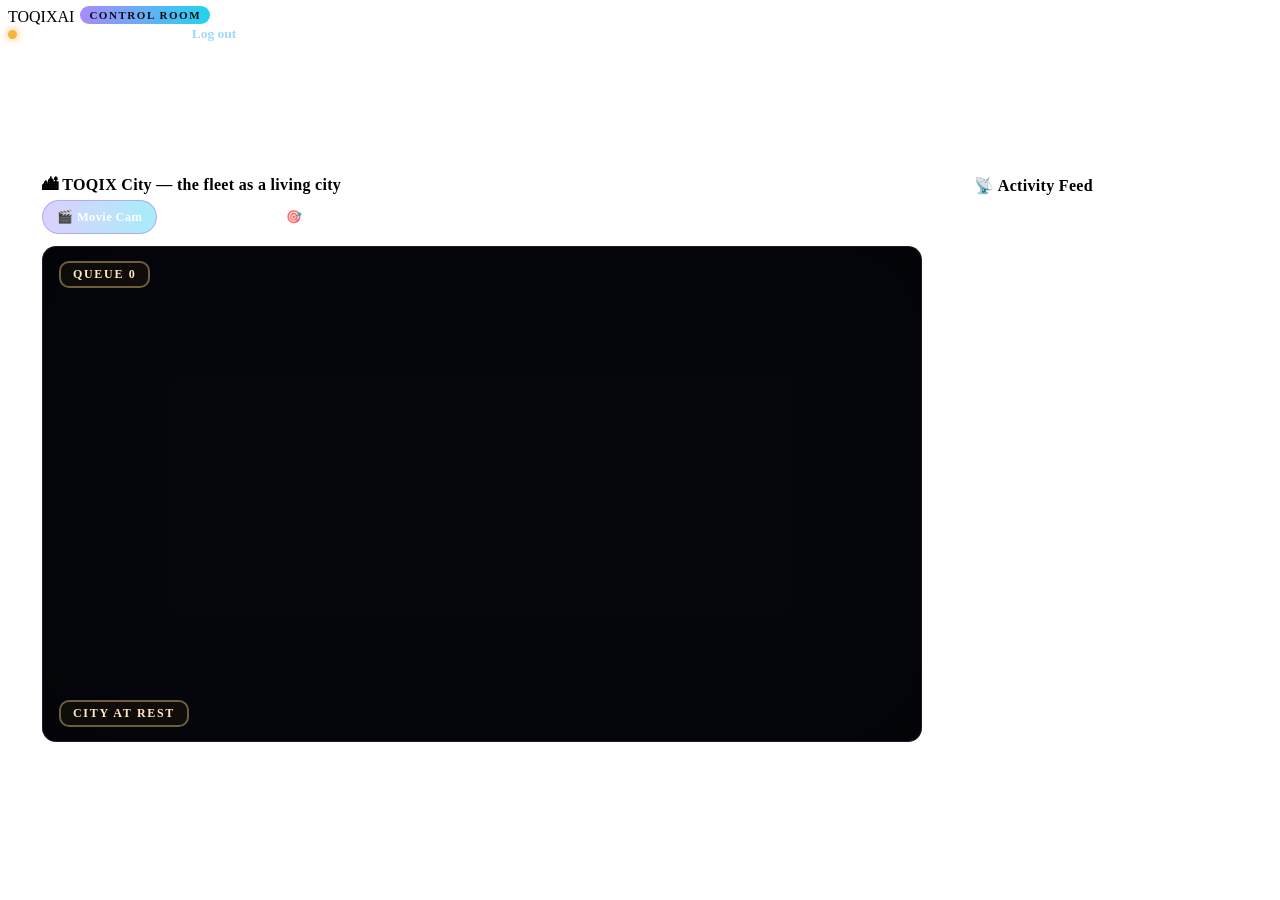
==== commit 5e76b323: "Control Room v5: TOQIX City — 3D city dashboard, characters removed, Full View" ====
--- a/web/control.html
+++ b/web/control.html
@@ -3,7 +3,7 @@
 <head>
 <meta charset="utf-8">
 <meta name="viewport" content="width=device-width, initial-scale=1">
-<title>TOQIX Control Room</title>
+<title>TOQIX Control Room — TOQIX City</title>
 <link rel="stylesheet" href="/static/style.css">
 <style>
   .cr-wrap { max-width: 1360px; margin: 0 auto; padding: 96px 16px 60px; position: relative; z-index: 1; }
@@ -28,9 +28,6 @@
   @media (max-width: 900px) { .cr-grid { grid-template-columns: 1fr; } }
   .panel { padding: 18px; border-radius: 18px; }
   .panel h2 { font-size: 16px; margin: 0 0 6px; letter-spacing: .02em; }
-  .empty-note { color: rgba(255,255,255,.4); font-size: 13.5px; padding: 14px 4px; }
-
-  /* ---------- camera controls ---------- */
   .camrow { display: flex; gap: 8px; align-items: center; margin: 4px 0 12px; flex-wrap: wrap; }
   .cambtn { appearance: none; border: 1px solid rgba(255,255,255,.16); background: rgba(255,255,255,.06);
     color: rgba(255,255,255,.78); font: inherit; font-size: 12.5px; font-weight: 600;
@@ -39,43 +36,28 @@
   .cambtn.active { background: linear-gradient(90deg, rgba(167,139,250,.4), rgba(34,211,238,.4));
     border-color: rgba(167,139,250,.65); color: #fff; }
   .camhint { font-size: 11.5px; color: rgba(255,255,255,.42); margin-left: auto; }
-
-  /* ---------- the room: 3D viewport (Three.js canvas + overlays) ---------- */
   #viewport { position: relative; overflow: hidden; border-radius: 14px; aspect-ratio: 16 / 9;
-    background: #0d1420; border: 1px solid rgba(255,255,255,.09); }
+    background: #05070d; border: 1px solid rgba(255,255,255,.09); }
   #gl { position: absolute; inset: 0; touch-action: none; cursor: grab; }
   #gl:active { cursor: grabbing; }
   #gl canvas { display: block; }
   #labels { position: absolute; inset: 0; overflow: hidden; pointer-events: none; z-index: 6; }
   .vig { position: absolute; inset: 0; pointer-events: none; z-index: 5; border-radius: 14px;
-    box-shadow: inset 0 0 110px rgba(0,0,0,.5); }
+    box-shadow: inset 0 0 110px rgba(0,0,0,.55); }
   .zone-chip { position: absolute; z-index: 7; font-size: 12px; font-weight: 800; letter-spacing: .14em;
     color: #ffe9c4; background: rgba(20,16,10,.72); border: 2px solid rgba(255,214,150,.4);
     padding: 4px 12px; border-radius: 10px; pointer-events: none; white-space: nowrap; }
-  /* speech bubbles + status lines: HTML overlays projected from 3D */
-  .bubble { position: absolute; left: 0; top: 0; background: rgba(240,248,255,.95); color: #141824;
-    font-size: 15.5px; font-weight: 800; letter-spacing: .03em; padding: 5px 11px;
-    border-radius: 999px; white-space: nowrap; box-shadow: 0 4px 14px rgba(0,0,0,.4);
-    display: none; will-change: transform; }
-  .bubble::after { content: ""; position: absolute; left: 50%; bottom: -5px; transform: translateX(-50%);
-    border: 5px solid transparent; border-top-color: rgba(240,248,255,.95); border-bottom: 0; }
-  .zzz { position: absolute; left: 0; top: 0; color: rgba(200,215,255,.85); font-weight: 800;
-    pointer-events: none; display: none; will-change: transform; }
-  .zzz span { position: absolute; opacity: 0; animation: zFloat 2.8s linear infinite; font-size: 12px; }
-  .zzz span:nth-child(2) { animation-delay: .9s; font-size: 15px; }
-  .zzz span:nth-child(3) { animation-delay: 1.8s; font-size: 19px; }
-  @keyframes zFloat { 0% { transform: translate(0, 6px); opacity: 0; }
-    25% { opacity: .9; } 100% { transform: translate(10px, -20px); opacity: 0; } }
-  .astat { position: absolute; left: 0; top: 0; font-size: 10.5px; white-space: nowrap;
-    color: rgba(255,255,255,.62); text-shadow: 0 1px 5px rgba(0,0,0,.85); display: none;
-    will-change: transform; }
-  #gl-fallback { position: absolute; inset: 0; z-index: 8; display: flex; align-items: center;
+  #city-info { position: absolute; left: 14px; bottom: 14px; z-index: 8; max-width: 340px;
+    background: rgba(8,11,20,.82); border: 1px solid rgba(140,180,255,.35); border-radius: 12px;
+    padding: 10px 14px; font-size: 13px; line-height: 1.45; color: rgba(255,255,255,.88);
+    display: none; backdrop-filter: blur(4px); }
+  #city-info .ci-t { font-weight: 800; letter-spacing: .04em; margin-bottom: 2px; }
+  #city-info .ci-s { color: rgba(255,255,255,.6); font-size: 12px; }
+  #gl-fallback { position: absolute; inset: 0; z-index: 9; display: flex; align-items: center;
     justify-content: center; text-align: center; padding: 24px; color: rgba(255,255,255,.75);
     font-size: 15px; line-height: 1.5;
-    background: radial-gradient(ellipse at 50% 60%, #1d333f, #0d1420); }
+    background: radial-gradient(ellipse at 50% 60%, #16283f, #05070d); }
   #gl-fallback[hidden] { display: none; }
-
-  /* ---------- full view mode ---------- */
   #fv-exit { display: none; position: absolute; top: 14px; right: 14px; z-index: 90;
     width: 46px; height: 46px; border-radius: 50%; border: 1px solid rgba(255,255,255,.35);
     background: rgba(12,14,22,.72); color: #fff; font-size: 19px; cursor: pointer;
@@ -90,12 +72,6 @@
   body.fullview #viewport { position: fixed; inset: 0; width: 100vw; height: 100vh; height: 100dvh;
     aspect-ratio: auto; border: 0; border-radius: 0; z-index: 60; }
   body.fullview .vig { border-radius: 0; }
-  @media (max-width: 640px) {
-    .bubble { font-size: 13px; }
-    .zone-chip { font-size: 10.5px; padding: 3px 9px; }
-  }
-
-  /* ---------- activity feed (unchanged from v1) ---------- */
   .feed-panel { max-height: 880px; overflow: auto; }
   .feed-item { display: flex; gap: 10px; padding: 10px 2px;
     border-bottom: 1px solid rgba(255,255,255,.07); font-size: 13px; }
@@ -110,11 +86,13 @@
   .ftitle .fst { color: rgba(255,255,255,.55); font-weight: 600; }
   .fprompt { color: rgba(255,255,255,.78); word-break: break-word; margin-top: 1px; }
   .fmeta { color: rgba(255,255,255,.42); font-size: 11.5px; margin-top: 2px; }
-
+  .empty-note { color: rgba(255,255,255,.4); font-size: 13.5px; padding: 14px 4px; }
   @media (max-width: 640px) {
     .cambtn { font-size: 11.5px; padding: 7px 10px; }
     .camhint { display: none; }
     .panel { padding: 12px; }
+    .zone-chip { font-size: 10.5px; padding: 3px 9px; }
+    #city-info { max-width: 250px; font-size: 12px; }
   }
   @media (prefers-reduced-motion: reduce) {
     * { animation: none !important; transition: none !important; }
@@ -136,22 +114,22 @@
   <div class="cards" id="cards"></div>
   <div class="cr-grid">
     <section class="panel glass">
-      <h2>&#127969; The Room — the crew at work</h2>
+      <h2>&#127961;&#65038; TOQIX City — the fleet as a living city</h2>
       <div class="camrow">
         <button class="cambtn active" id="cam-movie" type="button">&#127916; Movie Cam</button>
-        <button class="cambtn" id="cam-full" type="button">&#128506;&#65038; Full Ground</button>
+        <button class="cambtn" id="cam-full" type="button">&#128506;&#65038; Full City</button>
         <button class="cambtn" id="cam-follow" type="button">&#127919; Follow Action</button>
         <button class="cambtn" id="cam-fullview" type="button">&#9974; Full View</button>
-        <span class="camhint">Movie Cam auto-directs &middot; drag to orbit &middot; scroll to zoom &middot; click any character to focus it</span>
+        <span class="camhint">Lit towers = workers online &middot; drag to orbit &middot; scroll to zoom &middot; click a tower for details</span>
       </div>
       <div id="viewport">
         <div id="gl"></div>
         <div id="labels"></div>
         <div class="zone-chip" id="qtag" style="left:16px;top:14px">QUEUE 0</div>
-        <div class="zone-chip" style="right:16px;top:14px">DELIVERED</div>
-        <div class="zone-chip" id="resttag" style="left:16px;bottom:14px">REST</div>
+        <div class="zone-chip" id="resttag" style="left:16px;bottom:14px">CITY AT REST</div>
+        <div id="city-info"><div class="ci-t"></div><div class="ci-s"></div></div>
         <button id="fv-exit" type="button" title="Exit full view" aria-label="Exit full view">&#10005;</button>
-        <div id="gl-fallback" hidden><div>The 3D room could not start on this device (WebGL unavailable).<br>The crew cards and activity feed still update live.</div></div>
+        <div id="gl-fallback" hidden><div>The 3D city could not start on this device (WebGL unavailable).<br>The stat cards and activity feed still update live.</div></div>
         <div id="workers" hidden></div>
         <div id="actors" hidden></div>
         <div id="systems" hidden></div>
@@ -160,7 +138,6 @@
         <div id="qboxes" hidden></div>
         <div class="vig"></div>
       </div>
-
     </section>
     <aside class="panel glass feed-panel">
       <h2>&#128225; Activity Feed</h2>
@@ -168,11 +145,15 @@
     </aside>
   </div>
 </main>
+<p style="text-align:center;color:rgba(255,255,255,.35);font-size:11.5px;margin:-24px 0 26px">
+  TOQIX City v5 &middot; procedural Three.js city, no downloaded models &middot; see CREDITS in the project handoff
+</p>
 
 <script src="/static/vendor/three.min.js"></script>
 <script>
 (function () {
   "use strict";
+  var CITY_VERSION = "v5-city-1";
   function $(id) { return document.getElementById(id); }
   function esc(s) {
     return String(s == null ? "" : s)
@@ -189,1712 +170,811 @@
     return Math.round(s / 86400) + "d ago";
   }
   function clamp(v, a, b) { return v < a ? a : (v > b ? b : v); }
-  function rand(a, b) { return a + Math.random() * (b - a); }
-
-  var RM = !!(window.matchMedia && window.matchMedia("(prefers-reduced-motion: reduce)").matches);
-  var WW = 1600, WH = 900;
-  var viewport = $("viewport");
-  var actorsLayer = $("actors"), labelsLayer = $("labels");
-
-  /* ================= 3D ROOM (Three.js, self-hosted) =================
-     The engine still runs in logical 1600x900 room coordinates; this
-     layer renders that world in 3D and is driven by the same actor
-     state (positions, plans, CSS-class state on each actor's hidden
-     logic div). Mapping:
-       X3 = (x - 800) * 0.025   (floor spans about -20..+20)
-       Z3 = (y - 620) * 0.025   (back wall at -z, ledge near camera +z)
-     Characters are chibi 3D builds (body + head + hard hat / cap /
-     robe cone), name labels are canvas sprites, and speech bubbles /
-     status lines stay HTML overlays projected from the 3D head
-     position every frame. */
-  var T = { ok: false };
-  var PLAT_HEX = { kaggle: "#22d3ee", colab: "#f5a544", local: "#a78bfa" };
-  function X3(x) { return (x - 800) * 0.025; }
-  function Z3(y) { return (y - 620) * 0.025; }
-  function lam(color, opts) {
-    var m = new THREE.MeshLambertMaterial({ color: color });
-    if (opts) {
-      for (var k in opts) {
-        if (k === "emissive") m.emissive.set(opts[k]);
-        else m[k] = opts[k];
+  var REDUCED = window.matchMedia && window.matchMedia("(prefers-reduced-motion: reduce)").matches;
+
+  /* ================= clock + connection ================= */
+  function tickClock() {
+    var d = new Date();
+    $("clock").textContent =
+      ("0" + d.getHours()).slice(-2) + ":" + ("0" + d.getMinutes()).slice(-2) +
+      ":" + ("0" + d.getSeconds()).slice(-2);
+  }
+  tickClock(); setInterval(tickClock, 1000);
+  function setConn(on, txt) {
+    $("conn").className = on ? "on" : "off";
+    $("conn-txt").textContent = txt;
+  }
+
+  /* ================= data layer ================= */
+  var S = null;            // last /api/control/state
+  var ZOO = null;          // last /api/zoo
+  var pollN = 0;
+
+  function renderCards() {
+    if (!S) return;
+    var q = S.queue || {};
+    var online = (S.workers || []).filter(function (w) { return w.online; }).length;
+    var models = ZOO && ZOO.summary ? (ZOO.summary.by_status.active || 0) : "—";
+    var cards = [
+      { n: online, l: "Workers Online" },
+      { n: q.queued || 0, l: "In Queue" },
+      { n: q.generating || 0, l: "Generating" },
+      { n: q.done_today || 0, l: "Done Today" },
+      { n: q.failed_today || 0, l: "Failed Today", bad: (q.failed_today || 0) > 0 },
+      { n: models, l: "Models Active (zoo)" }
+    ];
+    $("cards").innerHTML = cards.map(function (c) {
+      return '<div class="stat glass' + (c.bad ? " bad" : "") + '"><div class="n">' +
+        esc(c.n) + '</div><div class="l">' + esc(c.l) + "</div></div>";
+    }).join("");
+    $("qtag").textContent = "QUEUE " + (q.queued || 0);
+    var off = (S.workers || []).length - online;
+    $("resttag").textContent = online === 0
+      ? "CITY AT NIGHT · " + off + " TOWERS DARK"
+      : off + " TOWERS DARK · " + online + " LIT";
+  }
+
+  function renderFeed() {
+    if (!S) return;
+    var feed = S.feed || [];
+    if (!feed.length) {
+      $("feed").innerHTML = '<div class="empty-note">No jobs yet.</div>';
+      return;
+    }
+    $("feed").innerHTML = feed.map(function (j) {
+      var meta = [];
+      if (j.claimed_by) meta.push(esc(j.claimed_by));
+      if (j.status === "generating") meta.push((j.progress || 0) + "%");
+      meta.push(ago(j.updated_at ? (Date.now() / 1000 - j.updated_at) : null));
+      return '<div class="feed-item"><span class="fdot ' + esc(j.status) + '"></span>' +
+        '<div class="fmain"><div class="ftitle">' + esc((j.kind || "video").toUpperCase()) +
+        ' <span class="fst">' + esc(j.status) + '</span></div>' +
+        '<div class="fprompt">' + esc(j.prompt || "") + "</div>" +
+        '<div class="fmeta">' + meta.join(" · ") + "</div></div></div>";
+    }).join("");
+  }
+
+  function poll() {
+    pollN++;
+    fetch("/api/control/state", { credentials: "same-origin" })
+      .then(function (r) {
+        if (r.status === 401) { window.location = "/control"; throw new Error("401"); }
+        if (!r.ok) throw new Error("state " + r.status);
+        return r.json();
+      })
+      .then(function (data) {
+        S = data; setConn(true, "LIVE");
+        renderCards(); renderFeed(); cityOnState();
+      })
+      .catch(function () { setConn(false, "RECONNECTING"); });
+    if (pollN === 1 || pollN % 12 === 0) {
+      fetch("/api/zoo", { credentials: "same-origin" })
+        .then(function (r) { return r.ok ? r.json() : null; })
+        .then(function (z) { if (z) { ZOO = z; renderCards(); cityOnZoo(); } })
+        .catch(function () {});
+    }
+  }
+
+  /* ================= TOQIX CITY (Three.js) ================= */
+  var cityReady = false;
+  var scene, camera, renderer;
+  var towers = {};        // worker name -> rec
+  var sysRecs = {};       // heartbeat component -> rec
+  var modelRecs = {};     // zoo kind -> rec
+  var hq = null, studio = null, spire = null, plaza = null;
+  var cars = null, carData = [];
+  var focusables = [];    // meshes for raycast (userData.rec)
+  var PLAT = { kaggle: 0x22d3ee, colab: 0xfb923c, local: 0xa78bfa };
+
+  function windowTexture(hue) {
+    var c = document.createElement("canvas"); c.width = 128; c.height = 256;
+    var g = c.getContext("2d");
+    g.fillStyle = "#0a0e18"; g.fillRect(0, 0, 128, 256);
+    var cols = 8, rows = 18, cw = 128 / cols, rh = 256 / rows;
+    var pal = hue === 1 ? ["#ffd9a0", "#ffc98a", "#fff1cf"]
+            : hue === 2 ? ["#bfe3ff", "#9fd0ff", "#e6f4ff"]
+            : ["#ffd9a0", "#bfe3ff", "#fff3d6", "#ffe9c4"];
+    var seed = hue * 7919 + 13;
+    function rnd() { seed = (seed * 16807) % 2147483647; return seed / 2147483647; }
+    for (var y = 0; y < rows; y++) for (var x = 0; x < cols; x++) {
+      if (rnd() < 0.52) {
+        g.fillStyle = pal[Math.floor(rnd() * pal.length)];
+        g.globalAlpha = 0.35 + rnd() * 0.65;
+        g.fillRect(x * cw + 2.5, y * rh + 3, cw - 5, rh - 6);
+      } else {
+        g.fillStyle = "#131a2a"; g.globalAlpha = 1;
+        g.fillRect(x * cw + 2.5, y * rh + 3, cw - 5, rh - 6);
       }
     }
-    return m;
-  }
-  function box(w, h, d, mat) { return new THREE.Mesh(new THREE.BoxGeometry(w, h, d), mat); }
-  function roundRectPath(g, x, y, w, h, r) {
-    g.beginPath();
-    g.moveTo(x + r, y);
-    g.arcTo(x + w, y, x + w, y + h, r);
-    g.arcTo(x + w, y + h, x, y + h, r);
-    g.arcTo(x, y + h, x, y, r);
-    g.arcTo(x, y, x + w, y, r);
-    g.closePath();
-  }
-  function canvasTex(w, h, draw) {
-    var c = document.createElement("canvas");
-    c.width = w; c.height = h;
-    draw(c.getContext("2d"), w, h);
+    g.globalAlpha = 1;
     var t = new THREE.CanvasTexture(c);
     t.encoding = THREE.sRGBEncoding;
     return t;
   }
-  function floorTex() {
-    var t = canvasTex(512, 512, function (g) {
-      var shades = ["#54402e", "#4c3626", "#503a28", "#483322"];
-      for (var r = 0; r < 8; r++) {
-        g.fillStyle = shades[r % 4];
-        g.fillRect(0, r * 64, 512, 64);
-        g.fillStyle = "rgba(0,0,0,.35)";
-        g.fillRect(0, r * 64, 512, 3);
-        g.fillRect(((r * 197) % 380) + 40, r * 64, 3, 64);
-        g.fillStyle = "rgba(255,220,170,.05)";
-        g.fillRect(0, r * 64 + 30, 512, 2);
+  var TEX = null; // filled in init: [warm, cool, mix]
+
+  function sideMat(tex, tint) {
+    return new THREE.MeshStandardMaterial({
+      map: tex, emissive: 0xffffff, emissiveMap: tex, emissiveIntensity: 0.85,
+      color: tint || 0xffffff, roughness: 0.92, metalness: 0.05 });
+  }
+  var roofMat = new THREE.MeshStandardMaterial({ color: 0x11151f, roughness: 1 });
+  var darkMat = new THREE.MeshStandardMaterial({ color: 0x0b0f16, roughness: 1 });
+
+  function buildingMesh(w, h, d, tex, tint) {
+    var sm = sideMat(tex, tint);
+    var m = new THREE.Mesh(new THREE.BoxGeometry(w, h, d),
+      [sm, sm, roofMat, darkMat, sm, sm]);
+    m.position.y = h / 2;
+    return { mesh: m, side: sm };
+  }
+
+  function labelSprite(title, sub, color) {
+    var c = document.createElement("canvas"); c.width = 512; c.height = 128;
+    var tex = new THREE.CanvasTexture(c); tex.encoding = THREE.sRGBEncoding;
+    var sp = new THREE.Sprite(new THREE.SpriteMaterial({ map: tex, depthTest: false, transparent: true }));
+    sp.scale.set(15.5, 3.9, 1); sp.renderOrder = 20; sp.frustumCulled = false;
+    sp.userData.redraw = function (t2, s2) {
+      var g = c.getContext("2d");
+      g.clearRect(0, 0, 512, 128);
+      g.fillStyle = "rgba(7,10,18,0.80)";
+      g.strokeStyle = color || "#8cb4ff"; g.lineWidth = 3;
+      g.beginPath();
+      if (g.roundRect) g.roundRect(6, 14, 500, 100, 22); else g.rect(6, 14, 500, 100);
+      g.fill(); g.stroke();
+      g.fillStyle = "#ffffff"; g.font = "800 40px system-ui, sans-serif";
+      g.textAlign = "center"; g.fillText(t2 || "", 256, 62);
+      g.fillStyle = color || "#9fd8ff"; g.font = "600 29px system-ui, sans-serif";
+      g.fillText(s2 || "", 256, 100);
+      tex.needsUpdate = true;
+    };
+    sp.userData.redraw(title, sub);
+    return sp;
+  }
+
+  function addLabel(parent, title, sub, color, y) {
+    var sp = labelSprite(title, sub, color);
+    sp.position.y = y;
+    parent.add(sp);
+    return sp;
+  }
+
+  function beacon(parent, color, y) {
+    var mat = new THREE.MeshBasicMaterial({ color: color });
+    var b = new THREE.Mesh(new THREE.SphereGeometry(0.85, 12, 10), mat);
+    b.position.y = y;
+    parent.add(b);
+    return { mesh: b, mat: mat };
+  }
+
+  function plinth(x, z, color, w) {
+    var p = new THREE.Mesh(new THREE.BoxGeometry(w || 15, 0.8, w || 15),
+      new THREE.MeshStandardMaterial({ color: 0x151a26, emissive: color,
+        emissiveIntensity: 0.25, roughness: 0.8 }));
+    p.position.set(x, 0.4, z);
+    scene.add(p);
+    return p;
+  }
+
+  /* ---------- static city: ground, roads, ambient blocks ---------- */
+  var ROADS_X = [-68, 0, 68], ROADS_Z = [-46, 8, 58];
+  var RESERVED = [ // x0,z0,x1,z1 — district footprints, no ambient buildings
+    [-14, -78, 14, -38],     // HQ plaza (north centre)
+    [-108, -38, -22, 38],    // GPU district (west)
+    [40, -72, 104, -34],     // Models district (north-east)
+    [40, 16, 104, 54],       // Queue plaza + studio (east)
+    [-46, 30, -12, 56],      // Agent spire park (south-west)
+    [-108, 60, 108, 76]      // Systems row (south edge)
+  ];
+  function inReserved(x, z) {
+    for (var i = 0; i < RESERVED.length; i++) {
+      var r = RESERVED[i];
+      if (x > r[0] - 4 && x < r[2] + 4 && z > r[1] - 4 && z < r[3] + 4) return true;
+    }
+    for (var j = 0; j < ROADS_X.length; j++) if (Math.abs(x - ROADS_X[j]) < 8) return true;
+    for (var k = 0; k < ROADS_Z.length; k++) if (Math.abs(z - ROADS_Z[k]) < 8) return true;
+    return false;
+  }
+
+  function buildStaticCity() {
+    var ground = new THREE.Mesh(new THREE.PlaneGeometry(280, 210),
+      new THREE.MeshStandardMaterial({ color: 0x070a11, roughness: 1 }));
+    ground.rotation.x = -Math.PI / 2; ground.position.y = -0.06;
+    scene.add(ground);
+
+    var roadMat = new THREE.MeshBasicMaterial({ color: 0x11161f });
+    ROADS_X.forEach(function (x) {
+      var r = new THREE.Mesh(new THREE.PlaneGeometry(7, 200), roadMat);
+      r.rotation.x = -Math.PI / 2; r.position.set(x, 0.0, 0); scene.add(r);
+    });
+    ROADS_Z.forEach(function (z) {
+      var r = new THREE.Mesh(new THREE.PlaneGeometry(230, 7), roadMat);
+      r.rotation.x = -Math.PI / 2; r.position.set(0, 0.0, z); scene.add(r);
+    });
+    // avenue centre glow line
+    var glow = new THREE.Mesh(new THREE.PlaneGeometry(0.5, 200),
+      new THREE.MeshBasicMaterial({ color: 0x1d4b5e }));
+    glow.rotation.x = -Math.PI / 2; glow.position.set(0, 0.02, 0); scene.add(glow);
+
+    // street lamps (emissive dots, no real lights — cheap)
+    var lampGeo = new THREE.SphereGeometry(0.42, 8, 6);
+    var lampMat = new THREE.MeshBasicMaterial({ color: 0xffd9a0 });
+    var lamps = new THREE.InstancedMesh(lampGeo, lampMat, 64);
+    var M = new THREE.Matrix4(); var li = 0;
+    ROADS_X.forEach(function (x) {
+      for (var z = -88; z <= 88 && li < 64; z += 22) {
+        M.makeTranslation(x + 4.4, 3.4, z); lamps.setMatrixAt(li++, M);
       }
     });
-    t.wrapS = t.wrapT = THREE.RepeatWrapping;
-    t.repeat.set(2.5, 1.2);
-    return t;
-  }
-  function wallTex() {
-    return canvasTex(512, 256, function (g) {
-      var gr = g.createLinearGradient(0, 0, 0, 256);
-      gr.addColorStop(0, "#26424e"); gr.addColorStop(0.55, "#1d333f"); gr.addColorStop(1, "#16262f");
-      g.fillStyle = gr; g.fillRect(0, 0, 512, 256);
-      g.fillStyle = "rgba(255,255,255,.05)";
-      for (var x = 0; x <= 512; x += 128) g.fillRect(x, 0, 2, 256);
-      g.fillStyle = "rgba(0,0,0,.16)";
-      g.fillRect(0, 128, 512, 2);
-    });
-  }
-  function rackTex() {
-    return canvasTex(256, 256, function (g) {
-      var gr = g.createLinearGradient(0, 0, 0, 256);
-      gr.addColorStop(0, "#0e1e2e"); gr.addColorStop(1, "#081423");
-      g.fillStyle = gr; g.fillRect(0, 0, 256, 256);
-      for (var y = 0; y < 256; y += 29) {
-        g.fillStyle = "rgba(130,210,255,.07)";
-        g.fillRect(0, y, 256, 24);
-        g.fillStyle = "rgba(0,0,0,.3)";
-        g.fillRect(0, y + 24, 256, 5);
+    ROADS_Z.forEach(function (z) {
+      for (var x = -100; x <= 100 && li < 64; x += 25) {
+        M.makeTranslation(x, 3.4, z + 4.4); lamps.setMatrixAt(li++, M);
       }
     });
-  }
-  function boardTex() {
-    return canvasTex(512, 128, function (g) {
-      g.fillStyle = "#0c1a2e"; g.fillRect(0, 0, 512, 128);
-      g.fillStyle = "#57e6c9";
-      g.font = "800 34px system-ui, sans-serif";
-      g.textBaseline = "middle";
-      g.fillText("FLEET BOARD", 22, 30);
-      var widths = [0.62, 0.38, 0.74];
-      for (var i = 0; i < 3; i++) {
-        var gr = g.createLinearGradient(22, 0, 22 + 380 * widths[i], 0);
-        gr.addColorStop(0, "rgba(87,230,201,.75)"); gr.addColorStop(1, "rgba(34,211,238,.25)");
-        g.fillStyle = gr;
-        roundRectPath(g, 22, 56 + i * 17, 380 * widths[i], 7, 3.5); g.fill();
+    lamps.count = li; scene.add(lamps);
+
+    // ambient buildings — instanced, 3 window variants
+    var geo = new THREE.BoxGeometry(1, 1, 1); geo.translate(0, 0.5, 0);
+    var spots = [];
+    var seed = 4242;
+    function rnd() { seed = (seed * 16807) % 2147483647; return seed / 2147483647; }
+    var guard = 0;
+    while (spots.length < 150 && guard++ < 4000) {
+      var x = -118 + rnd() * 236, z = -96 + rnd() * 192;
+      if (inReserved(x, z)) continue;
+      var dc = Math.sqrt(x * x + z * z);
+      var h = 6 + rnd() * (dc < 55 ? 30 : 16);
+      spots.push({ x: x, z: z, w: 7 + rnd() * 6, d: 7 + rnd() * 6, h: h, v: spots.length % 3 });
+    }
+    for (var v = 0; v < 3; v++) {
+      var list = spots.filter(function (s) { return s.v === v; });
+      var im = new THREE.InstancedMesh(geo,
+        new THREE.MeshStandardMaterial({ map: TEX[v], emissive: 0xffffff,
+          emissiveMap: TEX[v], emissiveIntensity: 0.5, roughness: 0.95 }), list.length);
+      var col = new THREE.Color();
+      list.forEach(function (s, i) {
+        var m4 = new THREE.Matrix4().makeScale(s.w, s.h, s.d);
+        m4.setPosition(s.x, 0, s.z);
+        im.setMatrixAt(i, m4);
+        col.setHSL(0.62 + rnd() * 0.06, 0.25, 0.32 + rnd() * 0.25);
+        im.setColorAt(i, col);
+      });
+      im.instanceMatrix.needsUpdate = true;
+      if (im.instanceColor) im.instanceColor.needsUpdate = true;
+      scene.add(im);
+    }
+
+    // stars + moon
+    var starGeo = new THREE.BufferGeometry();
+    var pos = [];
+    for (var i2 = 0; i2 < 700; i2++) {
+      var a = rnd() * Math.PI * 2, e = 0.18 + rnd() * 1.3, rr = 420;
+      pos.push(Math.cos(a) * Math.cos(e) * rr, Math.sin(e) * rr, Math.sin(a) * Math.cos(e) * rr);
+    }
+    starGeo.setAttribute("position", new THREE.Float32BufferAttribute(pos, 3));
+    scene.add(new THREE.Points(starGeo,
+      new THREE.PointsMaterial({ color: 0xaFC4e8, size: 1.6, sizeAttenuation: false, fog: false })));
+    var moon = new THREE.Mesh(new THREE.SphereGeometry(9, 16, 12),
+      new THREE.MeshBasicMaterial({ color: 0xe8efff, fog: false }));
+    moon.position.set(-190, 150, -260); scene.add(moon);
+  }
+
+  /* ---------- cars: light trails on the roads ---------- */
+  function buildCars() {
+    var geo = new THREE.BoxGeometry(2.4, 0.7, 1.15);
+    var mat = new THREE.MeshBasicMaterial({ color: 0xffffff });
+    cars = new THREE.InstancedMesh(geo, mat, 30);
+    var col = new THREE.Color();
+    for (var i = 0; i < 30; i++) {
+      var vert = i % 2 === 0;
+      var road = vert ? ROADS_X[i % 3] : ROADS_Z[i % 3];
+      var dir = i % 4 < 2 ? 1 : -1;
+      carData.push({ vert: vert, road: road, dir: dir,
+        lane: dir > 0 ? 1.8 : -1.8,
+        t: -110 + (i * 37) % 220, speed: 9 + (i % 5) * 2.2 });
+      col.set(i % 5 === 0 ? 0xff6b5e : (i % 2 ? 0xffe6b8 : 0xcfe6ff));
+      cars.setColorAt(i, col);
+    }
+    if (cars.instanceColor) cars.instanceColor.needsUpdate = true;
+    scene.add(cars);
+  }
+  var _cm = null, _cq = null, _cp = null, _cs = null;
+  function updateCars(dt) {
+    if (!cars) return;
+    if (!_cm) { _cm = new THREE.Matrix4(); _cq = new THREE.Quaternion();
+      _cp = new THREE.Vector3(); _cs = new THREE.Vector3(1, 1, 1); }
+    var up = new THREE.Vector3(0, 1, 0);
+    carData.forEach(function (cd, i) {
+      cd.t += cd.speed * cd.dir * dt;
+      if (cd.t > 118) cd.t = -118; if (cd.t < -118) cd.t = 118;
+      var ang = cd.vert ? Math.PI / 2 : 0; // box length along travel axis
+      _cq.setFromAxisAngle(up, ang);
+      if (cd.vert) _cp.set(cd.road + cd.lane, 0.45, cd.t);
+      else _cp.set(cd.t, 0.45, cd.road + cd.lane);
+      _cm.compose(_cp, _cq, _cs);
+      cars.setMatrixAt(i, _cm);
+    });
+    cars.instanceMatrix.needsUpdate = true;
+  }
+
+  /* ---------- districts ---------- */
+  function buildDistricts() {
+    // DRIVE HQ — tallest tower, north centre
+    var g = new THREE.Group(); g.position.set(0, 0, -58);
+    var b = buildingMesh(17, 54, 17, TEX[1]);
+    g.add(b.mesh);
+    var ringMat = new THREE.MeshBasicMaterial({ color: 0x22d3ee });
+    var ring = new THREE.Mesh(new THREE.TorusGeometry(12.5, 0.5, 8, 40), ringMat);
+    ring.rotation.x = Math.PI / 2; ring.position.y = 40; g.add(ring);
+    var bc = beacon(g, 0x35e0a1, 56.5);
+    var hqLabel = addLabel(g, "DRIVE HQ", "TOQIX headquarters", "#7deffc", 63);
+    var plazaSlab = new THREE.Mesh(new THREE.CylinderGeometry(19, 19, 0.5, 36),
+      new THREE.MeshStandardMaterial({ color: 0x101623, emissive: 0x22d3ee, emissiveIntensity: 0.12 }));
+    plazaSlab.position.y = 0.25; g.add(plazaSlab);
+    var light = new THREE.PointLight(0x66ccee, 0.9, 90); light.position.y = 30; g.add(light);
+    scene.add(g);
+    hq = { group: g, side: b.side, ring: ring, beacon: bc, label: hqLabel };
+
+    // QUEUE PLAZA — east; glowing crates = queued jobs
+    var pg = new THREE.Group(); pg.position.set(66, 0, 30);
+    var slab = new THREE.Mesh(new THREE.BoxGeometry(34, 0.6, 26),
+      new THREE.MeshStandardMaterial({ color: 0x141021, emissive: 0xa78bfa, emissiveIntensity: 0.15 }));
+    slab.position.y = 0.3; pg.add(slab);
+    var crates = new THREE.Group(); pg.add(crates);
+    var crateGeo = new THREE.BoxGeometry(3.1, 3.1, 3.1);
+    var crateMat = new THREE.MeshStandardMaterial({ color: 0x2a2140,
+      emissive: 0xa78bfa, emissiveIntensity: 0.55, roughness: 0.7 });
+    var crateList = [];
+    for (var i = 0; i < 18; i++) {
+      var cm = new THREE.Mesh(crateGeo, crateMat);
+      var layer = Math.floor(i / 9), k = i % 9;
+      cm.position.set(-10 + (k % 3) * 7 + (layer ? 3.5 : 0), 2.15 + layer * 3.2, -6 + Math.floor(k / 3) * 7);
+      cm.visible = false; crates.add(cm); crateList.push(cm);
+    }
+    var qsign = addLabel(pg, "QUEUE PLAZA", "0 waiting", "#cdbffa", 13);
+    scene.add(pg);
+    plaza = { group: pg, crates: crateList, sign: qsign };
+
+    // STUDIO — YouTube building, east-south
+    var sg = new THREE.Group(); sg.position.set(88, 0, 47);
+    var sb = buildingMesh(13, 20, 13, TEX[0]);
+    sg.add(sb.mesh);
+    var sSignMat = new THREE.MeshBasicMaterial({ color: 0xff4d4d });
+    var sSign = new THREE.Mesh(new THREE.BoxGeometry(10, 2.2, 0.6), sSignMat);
+    sSign.position.set(0, 17, 6.8); sg.add(sSign);
+    var sLabel = addLabel(sg, "STUDIO", "YouTube · daily shorts", "#ff9c9c", 27);
+    scene.add(sg);
+    studio = { group: sg, side: sb.side, sign: sSignMat, label: sLabel, lit: null };
+
+    // AGENT SPIRE — south-west park
+    var ag = new THREE.Group(); ag.position.set(-29, 0, 43);
+    var ab = buildingMesh(11, 26, 11, TEX[2]);
+    ag.add(ab.mesh);
+    var cone = new THREE.Mesh(new THREE.ConeGeometry(8.5, 9, 4),
+      new THREE.MeshStandardMaterial({ color: 0x2a1e4d, emissive: 0x7c5cf0, emissiveIntensity: 0.35 }));
+    cone.position.y = 30.5; cone.rotation.y = Math.PI / 4; ag.add(cone);
+    var aOrb = beacon(ag, 0x8b93b8, 36.5);
+    var aLabel = addLabel(ag, "TOQIX AGENT", "chat offline", "#c4b0fa", 41);
+    var park = new THREE.Mesh(new THREE.CylinderGeometry(13, 13, 0.4, 24),
+      new THREE.MeshStandardMaterial({ color: 0x0c1a12, roughness: 1 }));
+    park.position.y = 0.2; ag.add(park);
+    scene.add(ag);
+    spire = { group: ag, side: ab.side, orb: aOrb, label: aLabel, lit: null };
+  }
+
+  var SYS_DEFS = [
+    ["fleet-manager", "FLEET MGR"], ["guardian", "GUARDIAN"], ["self-test", "SELF TEST"],
+    ["daily-research", "RESEARCH"], ["daily-shorts", "SHORTS"], ["model-watch", "MODEL WATCH"]
+  ];
+  function buildSystemsRow() {
+    SYS_DEFS.forEach(function (def, i) {
+      var x = -88 + i * 35, z = 68;
+      plinth(x, z, 0x35e0a1, 20);
+      var g = new THREE.Group(); g.position.set(x, 0, z);
+      var b = buildingMesh(10, 13 + (i % 3) * 2.5, 10, TEX[i % 3]);
+      b.side.emissiveIntensity = 0.05; b.side.color.setHex(0x39404f);
+      g.add(b.mesh);
+      var bc = beacon(g, 0x565d7d, 17.5);
+      var lb = addLabel(g, def[1], "no signal yet", "#8b93b8", 21.5);
+      scene.add(g);
+      sysRecs[def[0]] = { group: g, side: b.side, beacon: bc, label: lb, state: "", title: def[1] };
+    });
+  }
+
+  var MODEL_SLOTS = [
+    ["video", "VIDEO"], ["image", "IMAGE"], ["audio_tts", "VOICE"],
+    ["audio_music", "MUSIC"], ["chat", "CHAT"]
+  ];
+  function buildModelsDistrict() {
+    MODEL_SLOTS.forEach(function (def, i) {
+      var x = 48 + i * 14, z = -54;
+      var g = new THREE.Group(); g.position.set(x, 0, z);
+      var b = buildingMesh(10, 17 + (i % 3) * 4, 10, TEX[(i + 1) % 3]);
+      g.add(b.mesh);
+      var lb = addLabel(g, def[1], "loading zoo…", "#ffd9a0", 26);
+      scene.add(g);
+      modelRecs[def[0]] = { group: g, side: b.side, label: lb, kind: def[0] };
+    });
+    var arch = new THREE.Mesh(new THREE.BoxGeometry(74, 1.2, 1.2),
+      new THREE.MeshBasicMaterial({ color: 0x8a6d3b }));
+    arch.position.set(76, 24, -54); scene.add(arch);
+  }
+
+  /* ---------- GPU towers ---------- */
+  function shortName(n) {
+    return n.replace(/^kaggle-/, "K ").replace(/^colab-/, "C ").toUpperCase().slice(0, 14);
+  }
+  function towerSlot(i) {
+    return { x: -95 + (i % 3) * 26, z: -26 + Math.floor(i / 3) * 24 };
+  }
+  function makeTower(w, i) {
+    var slot = towerSlot(i);
+    var accent = PLAT[w.platform] || 0xa78bfa;
+    var pl = plinth(slot.x, slot.z, accent, 17);
+    var g = new THREE.Group(); g.position.set(slot.x, 0, slot.z);
+    var h = 20 + (i % 4) * 3.5;
+    var b = buildingMesh(11, h, 11, TEX[i % 3]);
+    g.add(b.mesh);
+    var bc = beacon(g, 0x565d7d, h + 2.2);
+    var barBg = new THREE.Mesh(new THREE.BoxGeometry(8.6, 0.9, 0.3),
+      new THREE.MeshBasicMaterial({ color: 0x11141d }));
+    barBg.position.set(0, h * 0.45, 5.7); g.add(barBg);
+    var bar = new THREE.Mesh(new THREE.BoxGeometry(8.2, 0.55, 0.35),
+      new THREE.MeshBasicMaterial({ color: accent }));
+    bar.position.set(0, h * 0.45, 5.75); bar.scale.x = 0.001; g.add(bar);
+    var lb = addLabel(g, shortName(w.name), "offline", "#8b93b8", h + 7);
+    scene.add(g);
+    var rec = { name: w.name, platform: w.platform, group: g, side: b.side,
+      beacon: bc, bar: bar, label: lb, plinth: pl, h: h,
+      online: null, busy: false, progress: 0, labelTxt: "",
+      info: { title: w.name, sub: "" } };
+    b.mesh.userData.rec = rec; focusables.push(b.mesh);
+    return rec;
+  }
+  function setTowerLabel(rec) {
+    var txt = rec.online
+      ? (rec.busy ? rec.jobKind + " " + rec.progress + "%" : "online · idle")
+      : "offline";
+    if (txt === rec.labelTxt) return;
+    rec.labelTxt = txt;
+    rec.label.userData.redraw(shortName(rec.name), txt);
+    rec.info.sub = (rec.platform || "") + " · " + txt +
+      (rec.busy && rec.jobPrompt ? " · “" + rec.jobPrompt + "”" : "");
+  }
+  function applyTower(rec, w) {
+    rec.online = !!w.online;
+    rec.busy = !!w.current_job;
+    rec.progress = w.current_job ? (w.current_job.progress || 0) : 0;
+    rec.jobKind = w.current_job ? (w.current_job.kind || "job").toUpperCase() : "";
+    rec.jobPrompt = w.current_job ? (w.current_job.prompt || "") : "";
+    var accent = PLAT[w.platform] || 0xa78bfa;
+    if (rec.busy) {
+      rec.side.emissiveIntensity = 1.15; rec.side.color.setHex(0xffffff);
+      rec.beacon.mat.color.setHex(0xf5b544);
+      rec.bar.scale.x = Math.max(0.02, rec.progress / 100);
+      rec.plinth.material.emissiveIntensity = 0.8;
+    } else if (rec.online) {
+      rec.side.emissiveIntensity = 0.8; rec.side.color.setHex(0xdfe8ff);
+      rec.beacon.mat.color.setHex(0x35e0a1);
+      rec.bar.scale.x = 0.001;
+      rec.plinth.material.emissiveIntensity = 0.45;
+    } else {
+      rec.side.emissiveIntensity = 0.04; rec.side.color.setHex(0x333a49);
+      rec.beacon.mat.color.setHex(0x565d7d);
+      rec.bar.scale.x = 0.001;
+      rec.plinth.material.emissiveIntensity = 0.1;
+    }
+    rec.plinth.material.emissive.setHex(accent);
+    setTowerLabel(rec);
+  }
+
+  /* ---------- state → city ---------- */
+  function cityOnState() {
+    if (!cityReady || !S) return;
+    var workers = (S.workers || []).slice(0, 15);
+    var seen = {};
+    workers.forEach(function (w, i) {
+      seen[w.name] = true;
+      if (!towers[w.name]) towers[w.name] = makeTower(w, i);
+      applyTower(towers[w.name], w);
+    });
+    Object.keys(towers).forEach(function (n) {
+      if (!seen[n]) { towers[n].group.visible = false; towers[n].plinth.visible = false; }
+      else { towers[n].group.visible = true; towers[n].plinth.visible = true; }
+    });
+    // queue plaza
+    var q = S.queue || {};
+    var nq = clamp(q.queued || 0, 0, plaza.crates.length);
+    plaza.crates.forEach(function (c, i) { c.visible = i < nq; });
+    plaza.sign.userData.redraw("QUEUE PLAZA",
+      (q.queued || 0) + " waiting · " + (q.generating || 0) + " generating");
+    // HQ beacon: red alert while anything failed today, green otherwise
+    var failed = q.failed_today || 0;
+    hq.beacon.mat.color.setHex(failed > 0 ? 0xff5f5f : 0x35e0a1);
+    hq.ring.material.color.setHex(failed > 0 ? 0xff8a5e : 0x22d3ee);
+    hq.label.userData.redraw("DRIVE HQ",
+      (q.done_today || 0) + " done today" + (failed ? " · " + failed + " failed" : ""));
+    // agent spire
+    var chatOn = S.agent && (S.agent.chat_workers_online || 0) > 0;
+    if (spire.lit !== chatOn) {
+      spire.lit = chatOn;
+      spire.side.emissiveIntensity = chatOn ? 0.95 : 0.06;
+      spire.side.color.setHex(chatOn ? 0xffffff : 0x39404f);
+      spire.orb.mat.color.setHex(chatOn ? 0xa78bfa : 0x565d7d);
+      spire.label.userData.redraw("TOQIX AGENT",
+        chatOn ? "awake · " + S.agent.chat_workers_online + " chat worker(s)"
+               : "asleep · no chat worker");
+    }
+    // studio: lit when daily-shorts heartbeat exists and is ok
+    var hbS = (S.heartbeats || {})["daily-shorts"];
+    var studioLit = !!(hbS && hbS.status === "ok");
+    if (studio.lit !== studioLit) {
+      studio.lit = studioLit;
+      studio.side.emissiveIntensity = studioLit ? 0.9 : 0.1;
+      studio.side.color.setHex(studioLit ? 0xffffff : 0x39404f);
+      studio.sign.color.setHex(studioLit ? 0xff4d4d : 0x5e2a2a);
+      studio.label.userData.redraw("STUDIO",
+        hbS ? "shorts · " + ago(hbS.ago_s) : "YouTube · no check-in yet");
+    }
+    // systems row
+    var hbs = S.heartbeats || {};
+    Object.keys(sysRecs).forEach(function (key) {
+      var rec = sysRecs[key]; var hb = hbs[key];
+      var st = !hb ? "none" : (hb.status === "error" ? "error" : (hb.ago_s <= 900 ? "ok" : "stale"));
+      rec.state = st;
+      if (st === "ok") {
+        rec.side.emissiveIntensity = 0.85; rec.side.color.setHex(0xffffff);
+        rec.beacon.mat.color.setHex(0x35e0a1);
+      } else if (st === "error") {
+        rec.side.emissiveIntensity = 0.7; rec.side.color.setHex(0xffc9c9);
+        rec.beacon.mat.color.setHex(0xff5f5f);
+      } else {
+        rec.side.emissiveIntensity = 0.05; rec.side.color.setHex(0x39404f);
+        rec.beacon.mat.color.setHex(0x565d7d);
       }
-      g.fillStyle = "rgba(255,255,255,.4)";
-      g.font = "600 15px system-ui, sans-serif";
-      g.fillText("TOQIX FLEET \u00B7 LIVE", 22, 118);
-    });
-  }
-  function screenTex() {
-    return canvasTex(128, 96, function (g) {
-      g.fillStyle = "#0d1830"; g.fillRect(0, 0, 128, 96);
-      g.fillStyle = "rgba(87,230,201,.55)";
-      var rows = [[10, 12, 84], [10, 26, 52], [10, 40, 70], [10, 54, 40], [10, 68, 62]];
-      rows.forEach(function (r) { g.fillRect(r[0], r[1], r[2], 5); });
-    });
-  }
-  function swirlTex() {
-    return canvasTex(256, 256, function (g) {
-      g.clearRect(0, 0, 256, 256);
-      g.strokeStyle = "rgba(200,170,255,.5)"; g.lineWidth = 15; g.lineCap = "round";
-      g.beginPath(); g.arc(128, 128, 92, 0.2, 2.2); g.stroke();
-      g.strokeStyle = "rgba(167,139,250,.4)";
-      g.beginPath(); g.arc(128, 128, 62, 2.8, 5.1); g.stroke();
-      g.strokeStyle = "rgba(230,220,255,.55)"; g.lineWidth = 9;
-      g.beginPath(); g.arc(128, 128, 34, 4.2, 6.6); g.stroke();
-    });
-  }
-  function faceTex(kind) {
-    return canvasTex(128, 128, function (g) {
-      g.clearRect(0, 0, 128, 128);
-      g.fillStyle = "rgba(255,157,138,0.5)";
-      g.beginPath(); g.ellipse(28, 76, 10, 6.5, 0, 0, 7); g.fill();
-      g.beginPath(); g.ellipse(100, 76, 10, 6.5, 0, 0, 7); g.fill();
-      g.strokeStyle = "#7a4632"; g.fillStyle = "#23202b";
-      g.lineWidth = 5; g.lineCap = "round";
-      if (kind === "shut") {
-        g.beginPath(); g.arc(44, 52, 9, 0.15 * Math.PI, 0.85 * Math.PI); g.stroke();
-        g.beginPath(); g.arc(84, 52, 9, 0.15 * Math.PI, 0.85 * Math.PI); g.stroke();
-        g.beginPath(); g.arc(64, 86, 4, 0, 7); g.stroke();
+      rec.label.userData.redraw(rec.title,
+        !hb ? "no signal yet" : (hb.status === "error" ? "ERROR · " + ago(hb.ago_s)
+          : ago(hb.ago_s) + " · " + String(hb.detail || "").slice(0, 26)));
+    });
+  }
+
+  function cityOnZoo() {
+    if (!cityReady || !ZOO || !ZOO.active) return;
+    Object.keys(modelRecs).forEach(function (kind) {
+      var m = ZOO.active[kind]; var rec = modelRecs[kind];
+      if (!m) { rec.label.userData.redraw(kind.toUpperCase(), "not active"); return; }
+      var nm = String(m.name || m.id || kind);
+      rec.label.userData.redraw(kind.toUpperCase().replace("_", " "),
+        nm.length > 24 ? nm.slice(0, 23) + "…" : nm);
+      rec.info = { title: nm, sub: (m.id || "") + " · tier " + (m.quality_tier || "?") };
+    });
+  }
+
+  /* ---------- camera + interaction ---------- */
+  var camMode = "movie";
+  var sph = { theta: 0.6, phi: 1.02, radius: 132, tx: 0, ty: 4, tz: -6 };
+  var sphGoal = { theta: 0.6, phi: 1.02, radius: 132, tx: 0, ty: 4, tz: -6 };
+  var userHoldUntil = 0, focusUntil = 0, focusRec = null;
+  var movieNextFocusAt = 0, movieFocusUntil = 0;
+
+  function busiestTower() {
+    var best = null;
+    Object.keys(towers).forEach(function (n) {
+      var r = towers[n];
+      if (r.busy && (!best || r.progress > best.progress)) best = r;
+    });
+    return best;
+  }
+  function updateCameraGoal(now) {
+    if (now < userHoldUntil || now < focusUntil) return;
+    if (camMode === "full") {
+      sphGoal.radius = 190; sphGoal.phi = 1.12;
+      sphGoal.tx = 0; sphGoal.ty = 2; sphGoal.tz = 0;
+      if (!REDUCED) sphGoal.theta += 0.00012 * 16;
+    } else if (camMode === "follow") {
+      var b = busiestTower();
+      if (b) {
+        sphGoal.radius = 62; sphGoal.phi = 1.0;
+        sphGoal.tx = b.group.position.x; sphGoal.ty = b.h * 0.55; sphGoal.tz = b.group.position.z;
+        if (!REDUCED) sphGoal.theta += 0.0006 * 16;
+      } else { sphGoal.radius = 150; sphGoal.tx = 0; sphGoal.ty = 4; sphGoal.tz = -6; }
+    } else { // movie: overview drift, glide to the busiest tower every ~20 s for ~6 s
+      if (movieNextFocusAt === 0) movieNextFocusAt = now + 9000; // overview first impression
+      var busy = busiestTower();
+      if (busy && now >= movieNextFocusAt) {
+        movieFocusUntil = now + 6000;
+        movieNextFocusAt = now + 20000;
+      }
+      if (busy && now < movieFocusUntil) {
+        sphGoal.radius = 72; sphGoal.phi = 1.02;
+        sphGoal.tx = busy.group.position.x; sphGoal.ty = busy.h * 0.55;
+        sphGoal.tz = busy.group.position.z;
       } else {
-        g.beginPath(); g.ellipse(44, 54, 6.5, 9.5, 0, 0, 7); g.fill();
-        g.beginPath(); g.ellipse(84, 54, 6.5, 9.5, 0, 0, 7); g.fill();
-        if (kind === "happy") {
-          g.fillStyle = "#7a4632";
-          g.beginPath(); g.arc(64, 76, 11, 0, Math.PI); g.closePath(); g.fill();
-        } else if (kind === "sad") {
-          g.beginPath(); g.arc(64, 96, 9, 1.15 * Math.PI, 1.85 * Math.PI); g.stroke();
-        } else {
-          g.beginPath(); g.arc(64, 76, 10, 0.15 * Math.PI, 0.85 * Math.PI); g.stroke();
-        }
+        sphGoal.radius = 132; sphGoal.phi = 1.02;
+        sphGoal.tx = 0; sphGoal.ty = 4; sphGoal.tz = -6;
+        if (!REDUCED) sphGoal.theta += 0.00045 * 16;
       }
-    });
-  }
-  function makeLabel(text, tag, tagColor) {
-    var c = document.createElement("canvas");
-    c.width = 384; c.height = 96;
-    var g = c.getContext("2d");
-    var font = 40;
-    g.font = "800 " + font + "px system-ui, sans-serif";
-    var tw = g.measureText(text).width;
-    if (tw > 250 && font > 28) {
-      font = 29;
-      g.font = "800 " + font + "px system-ui, sans-serif";
-      tw = g.measureText(text).width;
-    }
-    var tagW = 0;
-    if (tag) {
-      g.font = "800 26px system-ui, sans-serif";
-      tagW = g.measureText(tag).width + 26;
-      g.font = "800 " + font + "px system-ui, sans-serif";
-    }
-    var total = tw + (tag ? tagW + 12 : 0), x = (384 - total) / 2;
-    g.textBaseline = "middle"; g.textAlign = "left";
-    g.shadowColor = "rgba(0,0,0,0.85)"; g.shadowBlur = 7;
-    g.fillStyle = "rgba(255,255,255,0.96)";
-    g.fillText(text, x, 50);
-    if (tag) {
-      g.shadowBlur = 0;
-      var px = x + tw + 12;
-      g.fillStyle = tagColor || "#22d3ee";
-      roundRectPath(g, px, 28, tagW, 40, 20); g.fill();
-      g.fillStyle = "#0b0b10";
-      g.font = "800 26px system-ui, sans-serif"; g.textAlign = "center";
-      g.fillText(tag, px + tagW / 2, 49);
-    }
-    var tex = new THREE.CanvasTexture(c);
-    tex.encoding = THREE.sRGBEncoding;
-    var sp = new THREE.Sprite(new THREE.SpriteMaterial({
-      map: tex, transparent: true, depthWrite: false
+    }
+  }
+  function applyCamera(dt) {
+    var k = 1 - Math.pow(0.0025, dt); // smooth lerp
+    ["theta", "phi", "radius", "tx", "ty", "tz"].forEach(function (p) {
+      sph[p] += (sphGoal[p] - sph[p]) * Math.min(1, k);
+    });
+    var sp = Math.sin(sph.phi), y = Math.cos(sph.phi);
+    camera.position.set(
+      sph.tx + sph.radius * sp * Math.sin(sph.theta),
+      sph.ty + sph.radius * y,
+      sph.tz + sph.radius * sp * Math.cos(sph.theta));
+    camera.lookAt(sph.tx, sph.ty, sph.tz);
+  }
+
+  function bindPointer(el) {
+    var drag = null, moved = 0;
+    el.addEventListener("pointerdown", function (e) {
+      drag = { x: e.clientX, y: e.clientY }; moved = 0;
+      el.setPointerCapture(e.pointerId);
+    });
+    el.addEventListener("pointermove", function (e) {
+      if (!drag) return;
+      var dx = e.clientX - drag.x, dy = e.clientY - drag.y;
+      moved += Math.abs(dx) + Math.abs(dy);
+      drag = { x: e.clientX, y: e.clientY };
+      sphGoal.theta -= dx * 0.005;
+      sphGoal.phi = clamp(sphGoal.phi - dy * 0.004, 0.35, 1.35);
+      sph.theta = sphGoal.theta; sph.phi = sphGoal.phi;
+      userHoldUntil = performance.now() + 6000;
+    });
+    el.addEventListener("pointerup", function (e) {
+      var wasDrag = moved > 6; drag = null;
+      if (!wasDrag) pickAt(e);
+    });
+    el.addEventListener("wheel", function (e) {
+      e.preventDefault();
+      sphGoal.radius = clamp(sphGoal.radius * (e.deltaY > 0 ? 1.12 : 0.89), 34, 230);
+      sph.radius = sphGoal.radius;
+      userHoldUntil = performance.now() + 6000;
+    }, { passive: false });
+  }
+  var raycaster = null, mouseV = null;
+  function pickAt(e) {
+    if (!cityReady) return;
+    var rect = renderer.domElement.getBoundingClientRect();
+    mouseV.x = ((e.clientX - rect.left) / rect.width) * 2 - 1;
+    mouseV.y = -((e.clientY - rect.top) / rect.height) * 2 + 1;
+    raycaster.setFromCamera(mouseV, camera);
+    var hits = raycaster.intersectObjects(focusables.filter(function (m) {
+      return m.parent.visible;
     }));
-    sp.frustumCulled = false; /* r128 sprite culling reads an unset bounding sphere */
-    sp.scale.set(4.6, 1.15, 1);
-    return sp;
-  }
-  function makeCrate(size, bodyColor, tapeColor) {
-    var grp = new THREE.Group();
-    var m = box(size, size * 0.82, size, lam(bodyColor == null ? 0xb57e3e : bodyColor));
-    m.position.y = size * 0.41;
-    grp.add(m);
-    var tape = box(size * 0.16, size * 0.84, size * 1.02,
-      lam(tapeColor == null ? 0xffe9c4 : tapeColor));
-    tape.position.y = size * 0.41;
-    grp.add(tape);
-    return grp;
-  }
-
-  /* ---------------- 3D character builders ---------------- */
-  function makeLeg(pantMat, shoeMat, x) {
-    var grp = new THREE.Group();
-    grp.position.set(x, 0.88, 0);
-    var leg = box(0.34, 0.8, 0.36, pantMat); leg.position.y = -0.4; grp.add(leg);
-    var shoe = box(0.4, 0.18, 0.58, shoeMat); shoe.position.set(0, -0.79, 0.07); grp.add(shoe);
-    return grp;
-  }
-  function makeArm(sleeveMat, skinMat, x) {
-    var grp = new THREE.Group();
-    grp.position.set(x, 1.78, 0);
-    var arm = box(0.3, 0.8, 0.32, sleeveMat); arm.position.y = -0.38; grp.add(arm);
-    var hand = new THREE.Mesh(new THREE.SphereGeometry(0.15, 10, 8), skinMat);
-    hand.position.y = -0.84; grp.add(hand);
-    return grp;
-  }
-  function buildFace(headG, skinMat, P) {
-    var head = new THREE.Mesh(new THREE.SphereGeometry(0.74, 24, 18), skinMat);
-    head.position.y = 0.52; headG.add(head);
-    var earL = new THREE.Mesh(new THREE.SphereGeometry(0.17, 10, 8), skinMat);
-    earL.position.set(-0.74, 0.52, 0); headG.add(earL);
-    var earR = earL.clone(); earR.position.x = 0.74; headG.add(earR);
-    P.faceMat = new THREE.MeshBasicMaterial({
-      map: T.faces.norm, transparent: true, depthWrite: false
-    });
-    var fp = new THREE.Mesh(new THREE.PlaneGeometry(1.14, 1.14), P.faceMat);
-    fp.position.set(0, 0.52, 0.68); headG.add(fp);
-    P.facePlane = fp;
-  }
-  function addShadow(g) {
-    var sh = new THREE.Mesh(T.geoShadow, T.matShadow);
-    sh.rotation.x = -Math.PI / 2;
-    sh.position.y = 0.02;
-    g.add(sh);
-  }
-  function buildEngineer(isHelper) {
-    var mats = {
-      skin: lam(0xf2c79b), hat: lam(0xf5b544), hatDark: lam(0xc78f33),
-      suit: lam(0x3b6ea5), suitDark: lam(0x2c5580),
-      shirtC: lam(0xe8e4da), boot: lam(0x4a3423)
-    };
-    ["skin", "hat", "suit", "shirtC"].forEach(function (k) {
-      mats[k].userData.c = mats[k].color.clone();
-    });
-    var g = new THREE.Group(), bodyG = new THREE.Group();
-    g.add(bodyG);
-    var P = { bodyG: bodyG };
-    addShadow(g);
-    P.legL = makeLeg(mats.suit, mats.boot, -0.21); bodyG.add(P.legL);
-    P.legR = makeLeg(mats.suit, mats.boot, 0.21); bodyG.add(P.legR);
-    var torso = box(1.18, 0.98, 0.64, mats.shirtC); torso.position.y = 1.36; bodyG.add(torso);
-    var ov = box(0.8, 0.64, 0.07, mats.suit); ov.position.set(0, 1.2, 0.33); bodyG.add(ov);
-    var st1 = box(0.13, 0.36, 0.07, mats.suitDark); st1.position.set(-0.2, 1.66, 0.33); bodyG.add(st1);
-    var st2 = box(0.13, 0.36, 0.07, mats.suitDark); st2.position.set(0.2, 1.66, 0.33); bodyG.add(st2);
-    P.badgeMat = new THREE.MeshBasicMaterial({ color: 0x22d3ee });
-    var badge = new THREE.Mesh(new THREE.CircleGeometry(0.1, 16), P.badgeMat);
-    badge.position.set(0, 1.24, 0.375); bodyG.add(badge);
-    P.armL = makeArm(mats.shirtC, mats.skin, -0.7); bodyG.add(P.armL);
-    P.armR = makeArm(mats.shirtC, mats.skin, 0.7); bodyG.add(P.armR);
-    var headG = new THREE.Group(); headG.position.y = 1.92; bodyG.add(headG);
-    P.headG = headG;
-    buildFace(headG, mats.skin, P);
-    if (isHelper) {
-      var dome = new THREE.Mesh(new THREE.SphereGeometry(0.78, 20, 10, 0, Math.PI * 2, 0, Math.PI / 2), mats.hat);
-      dome.position.y = 0.6; headG.add(dome);
-      var brim = new THREE.Mesh(new THREE.CylinderGeometry(0.8, 0.8, 0.08, 20), mats.hatDark);
-      brim.scale.z = 0.62; brim.position.set(0, 0.6, 0.22); headG.add(brim);
-      P.tipMat = lam(0x565d7d, { emissive: 0x000000 });
-      var tip = new THREE.Mesh(new THREE.SphereGeometry(0.09, 10, 8), P.tipMat);
-      tip.position.y = 1.4; headG.add(tip);
+    var info = $("city-info");
+    if (hits.length && hits[0].object.userData.rec) {
+      var rec = hits[0].object.userData.rec;
+      info.querySelector(".ci-t").textContent = rec.info.title;
+      info.querySelector(".ci-s").textContent = rec.info.sub;
+      info.style.display = "block";
+      sphGoal.tx = rec.group.position.x; sphGoal.ty = rec.h * 0.55;
+      sphGoal.tz = rec.group.position.z; sphGoal.radius = 46;
+      focusRec = rec; focusUntil = performance.now() + 5000;
     } else {
-      var dome2 = new THREE.Mesh(new THREE.SphereGeometry(0.8, 20, 10, 0, Math.PI * 2, 0, Math.PI / 2), mats.hat);
-      dome2.position.y = 0.62; headG.add(dome2);
-      var brim2 = new THREE.Mesh(new THREE.CylinderGeometry(0.95, 0.95, 0.09, 20), mats.hatDark);
-      brim2.position.y = 0.6; headG.add(brim2);
-      P.lampMat = lam(0xd8d2c4, { emissive: 0xffd94d, emissiveIntensity: 0.12 });
-      var lamp = new THREE.Mesh(new THREE.SphereGeometry(0.11, 10, 8), P.lampMat);
-      lamp.position.set(0, 0.88, 0.58); headG.add(lamp);
-    }
-    P.carryBox = makeCrate(0.92);
-    P.carryBox.position.set(0, 3.44, 0);
-    P.carryBox.visible = false;
-    bodyG.add(P.carryBox);
-    return { group: g, parts: P, mats: mats };
-  }
-  function buildManager() {
-    var mats = {
-      skin: lam(0xf2c79b), suit: lam(0x31456e), suitDark: lam(0x22345a),
-      shirtC: lam(0xe8e4da), boot: lam(0x232838)
-    };
-    var g = new THREE.Group(), bodyG = new THREE.Group();
-    g.add(bodyG);
-    var P = { bodyG: bodyG };
-    addShadow(g);
-    P.legL = makeLeg(mats.suitDark, mats.boot, -0.21); bodyG.add(P.legL);
-    P.legR = makeLeg(mats.suitDark, mats.boot, 0.21); bodyG.add(P.legR);
-    var torso = box(1.18, 0.98, 0.64, mats.suit); torso.position.y = 1.36; bodyG.add(torso);
-    var inset = box(0.36, 0.3, 0.03, mats.shirtC); inset.position.set(0, 1.68, 0.33); bodyG.add(inset);
-    var tie = box(0.15, 0.42, 0.035, lam(0xc94f4f)); tie.position.set(0, 1.38, 0.34); bodyG.add(tie);
-    P.badgeMat = new THREE.MeshBasicMaterial({ color: 0x57e6c9 });
-    var badge = new THREE.Mesh(new THREE.CircleGeometry(0.09, 16), P.badgeMat);
-    badge.position.set(-0.34, 1.28, 0.335); bodyG.add(badge);
-    P.armL = makeArm(mats.suit, mats.skin, -0.7); bodyG.add(P.armL);
-    P.armR = makeArm(mats.suit, mats.skin, 0.7); bodyG.add(P.armR);
-    var headG = new THREE.Group(); headG.position.y = 1.92; bodyG.add(headG);
-    P.headG = headG;
-    buildFace(headG, mats.skin, P);
-    var hair = new THREE.Mesh(new THREE.SphereGeometry(0.76, 20, 12), lam(0x4a3428));
-    hair.scale.set(1, 0.6, 1); hair.position.y = 0.88; headG.add(hair);
-    var band = new THREE.Mesh(new THREE.TorusGeometry(0.79, 0.06, 8, 20, Math.PI), lam(0x141a2a));
-    band.position.y = 0.52; headG.add(band);
-    var padM = lam(0x1d2338);
-    var padL = box(0.16, 0.36, 0.26, padM); padL.position.set(-0.8, 0.5, 0); headG.add(padL);
-    var padR = box(0.16, 0.36, 0.26, padM); padR.position.set(0.8, 0.5, 0); headG.add(padR);
-    var mic = box(0.07, 0.5, 0.07, lam(0x141a2a));
-    mic.position.set(0.6, 0.14, 0.42); mic.rotation.z = 0.5; mic.rotation.x = -0.4; headG.add(mic);
-    var micDot = new THREE.Mesh(new THREE.SphereGeometry(0.06, 8, 8),
-      new THREE.MeshBasicMaterial({ color: 0xff5f5f }));
-    micDot.position.set(0.42, 0.02, 0.56); headG.add(micDot);
-    return { group: g, parts: P, mats: mats };
-  }
-  function buildWizard() {
-    var robeM = lam(0x46307a), robeD = lam(0x37255f);
-    var mats = { skin: lam(0xf2c79b), suit: robeM, suitDark: robeD, shirtC: robeM, boot: robeD };
-    var g = new THREE.Group(), bodyG = new THREE.Group();
-    g.add(bodyG);
-    var P = { bodyG: bodyG };
-    addShadow(g);
-    var robe = new THREE.Mesh(new THREE.ConeGeometry(1.14, 2.34, 18), robeM);
-    robe.position.y = 1.17; bodyG.add(robe);
-    var robeIn = new THREE.Mesh(new THREE.ConeGeometry(0.5, 1.5, 12), robeD);
-    robeIn.position.set(0, 0.75, 0.32); bodyG.add(robeIn);
-    P.armL = makeArm(robeM, mats.skin, -0.58); bodyG.add(P.armL);
-    P.armR = makeArm(robeM, mats.skin, 0.58); bodyG.add(P.armR);
-    P.armL.position.y = 1.58; P.armR.position.y = 1.58;
-    var headG = new THREE.Group(); headG.position.y = 2.0; bodyG.add(headG);
-    P.headG = headG;
-    buildFace(headG, mats.skin, P);
-    var beard = new THREE.Mesh(new THREE.ConeGeometry(0.42, 1.0, 12), lam(0xece9e2));
-    beard.rotation.x = Math.PI + 0.18;
-    beard.position.set(0, 0.05, 0.5); headG.add(beard);
-    var brim = new THREE.Mesh(new THREE.CylinderGeometry(1.0, 1.0, 0.08, 20), lam(0x4a2f80));
-    brim.position.y = 1.14; headG.add(brim);
-    var band2 = new THREE.Mesh(new THREE.CylinderGeometry(0.67, 0.67, 0.15, 16),
-      new THREE.MeshBasicMaterial({ color: 0xffd94d }));
-    band2.position.y = 1.26; headG.add(band2);
-    var hat = new THREE.Mesh(new THREE.ConeGeometry(0.66, 1.65, 16), lam(0x5b3a9e));
-    hat.position.y = 2.05; headG.add(hat);
-    var staffG = new THREE.Group();
-    staffG.position.set(1.0, 0, 0.12);
-    var staff = new THREE.Mesh(new THREE.CylinderGeometry(0.05, 0.05, 2.9, 8), lam(0x7a5230));
-    staff.position.y = 1.45; staffG.add(staff);
-    P.orbMat = lam(0x565d7d, { emissive: 0xa78bfa, emissiveIntensity: 0.07 });
-    var orb = new THREE.Mesh(new THREE.SphereGeometry(0.24, 14, 10), P.orbMat);
-    orb.position.y = 3.02; staffG.add(orb);
-    P.staffG = staffG;
-    bodyG.add(staffG);
-    return { group: g, parts: P, mats: mats };
-  }
-  function buildDrone() {
-    var g = new THREE.Group(), bodyG = new THREE.Group();
-    g.add(bodyG);
-    var P = { bodyG: bodyG, rotors: [] };
-    var body = new THREE.Mesh(new THREE.SphereGeometry(0.78, 20, 14), lam(0x2b3049));
-    body.scale.set(1.45, 0.6, 1.05); bodyG.add(body);
-    var eyeW = new THREE.Mesh(new THREE.SphereGeometry(0.34, 16, 12), lam(0xeaf6ff));
-    eyeW.position.set(0, 0.02, 0.62); bodyG.add(eyeW);
-    P.irisMat = lam(0x35e0a1, { emissive: 0x35e0a1, emissiveIntensity: 0.9 });
-    var iris = new THREE.Mesh(new THREE.SphereGeometry(0.175, 14, 10), P.irisMat);
-    iris.position.set(0, 0.02, 0.9); bodyG.add(iris);
-    var pupil = new THREE.Mesh(new THREE.SphereGeometry(0.08, 10, 8), lam(0x10131f));
-    pupil.position.set(0, 0, 0.13); iris.add(pupil);
-    P.iris = iris;
-    var cheekM = new THREE.MeshBasicMaterial({ color: 0xff9d8a, transparent: true, opacity: 0.5 });
-    var ch1 = new THREE.Mesh(new THREE.SphereGeometry(0.09, 8, 8), cheekM);
-    ch1.position.set(-0.52, -0.16, 0.66); bodyG.add(ch1);
-    var ch2 = ch1.clone(); ch2.position.x = 0.52; bodyG.add(ch2);
-    P.dlightMat = new THREE.MeshBasicMaterial({ color: 0x57e6c9 });
-    var dl1 = new THREE.Mesh(new THREE.SphereGeometry(0.05, 8, 8), P.dlightMat);
-    dl1.position.set(-0.36, -0.3, 0.68); bodyG.add(dl1);
-    var dl2 = dl1.clone(); dl2.position.x = 0.36; bodyG.add(dl2);
-    var armM = lam(0x8b93b8), discM = new THREE.MeshBasicMaterial({
-      color: 0xbdd7ff, transparent: true, opacity: 0.45, side: THREE.DoubleSide, depthWrite: false
-    });
-    [[-1.18, -0.7], [1.18, -0.7], [-1.18, 0.7], [1.18, 0.7]].forEach(function (cn) {
-      var strut = box(0.62, 0.06, 0.14, armM);
-      strut.position.set(cn[0] * 0.68, 0.26, cn[1] * 0.68);
-      strut.rotation.y = (cn[0] > 0 ? -1 : 1) * Math.atan2(cn[1], cn[0]) * 0.5;
-      bodyG.add(strut);
-      var rg = new THREE.Group();
-      rg.position.set(cn[0], 0.3, cn[1]);
-      var disc = new THREE.Mesh(new THREE.CircleGeometry(0.44, 18), discM);
-      disc.rotation.x = -Math.PI / 2; rg.add(disc);
-      var hub = new THREE.Mesh(new THREE.SphereGeometry(0.07, 8, 8), armM);
-      rg.add(hub);
-      bodyG.add(rg);
-      P.rotors.push(rg);
-    });
-    return { group: g, parts: P, mats: null };
-  }
-  function buildActorMesh(a, nameText, tagText) {
-    var kind = a.kind, built;
-    if (kind === "drone") built = buildDrone();
-    else if (kind === "wizard") built = buildWizard();
-    else if (kind === "manager") built = buildManager();
-    else if (kind === "helper") built = buildEngineer(true);
-    else built = buildEngineer(false);
-    a.mesh = built.group;
-    a.parts = built.parts;
-    a.mats = built.mats || null;
-    a.baseScale = kind === "helper" ? 0.55 : 1;
-    a.mesh.userData.actorRef = a;
-    T.scene.add(a.mesh);
-    a.label = makeLabel(nameText || "", tagText,
-      tagText ? (PLAT_HEX[String(tagText).toLowerCase()] || "#22d3ee") : null);
-    T.scene.add(a.label);
-    if (kind === "drone") {
-      a.shadowMesh = new THREE.Mesh(new THREE.CircleGeometry(0.9, 20),
-        new THREE.MeshBasicMaterial({ color: 0x000000, transparent: true, opacity: 0.25, depthWrite: false }));
-      a.shadowMesh.rotation.x = -Math.PI / 2;
-      T.scene.add(a.shadowMesh);
-    }
-  }
-
-  /* ---------------- the 3D room ---------------- */
-  function addRack(cx, w) {
-    var grp = new THREE.Group();
-    grp.position.set(cx, 3.6, -11.08);
-    var frame = box(w + 0.3, 4.9, 0.15, lam(0x3d4c5c)); grp.add(frame);
-    var pl = new THREE.Mesh(new THREE.PlaneGeometry(w, 4.6),
-      new THREE.MeshLambertMaterial({ map: T.tex.rack }));
-    pl.position.z = 0.09; grp.add(pl);
-    var cols = [0x35e0a1, 0xf5b544, 0xff5f5f];
-    for (var i = 0; i < 7; i++) {
-      var bm = new THREE.MeshBasicMaterial({ color: cols[i % 3], transparent: true });
-      var dot = new THREE.Mesh(new THREE.CircleGeometry(0.09, 8), bm);
-      dot.position.set(-w / 2 + 0.7 + (i % 4) * (w / 4.2), 1.7 - Math.floor(i / 4) * 1.1, 0.12);
-      grp.add(dot);
-      T.blinkers.push({ m: bm, ph: i * 1.37, sp: 1.5 + (i % 3) * 0.7 });
-    }
-    T.scene.add(grp);
-  }
-  function addLamp(lx) {
-    var grp = new THREE.Group();
-    grp.position.set(lx, 0, -2);
-    var cord = new THREE.Mesh(new THREE.CylinderGeometry(0.035, 0.035, 2.4, 6), lam(0x39424f));
-    cord.position.y = 9.6; grp.add(cord);
-    var shade = new THREE.Mesh(new THREE.ConeGeometry(0.85, 0.62, 18, 1, true),
-      lam(0x2c3644, { side: THREE.DoubleSide }));
-    shade.position.y = 8.35; grp.add(shade);
-    var bulb = new THREE.Mesh(new THREE.SphereGeometry(0.16, 10, 8),
-      new THREE.MeshBasicMaterial({ color: 0xffe9b0 }));
-    bulb.position.y = 8.18; grp.add(bulb);
-    var cone = new THREE.Mesh(new THREE.CylinderGeometry(0.3, 2.7, 6.4, 18, 1, true),
-      new THREE.MeshBasicMaterial({ color: 0xffe9b0, transparent: true, opacity: 0.05,
-        side: THREE.DoubleSide, depthWrite: false, blending: THREE.AdditiveBlending }));
-    cone.position.y = 5.0; grp.add(cone);
-    T.scene.add(grp);
-  }
-  function buildShelf(x, isQueue) {
-    var grp = new THREE.Group();
-    grp.position.set(x, 0, -3.6);
-    var backM = isQueue ? lam(0x66482a) : lam(0x2b3247);
-    var backP = box(4.6, 4.4, 0.25, backM); backP.position.set(0, 2.2, -1.0); grp.add(backP);
-    var bd = box(4.6, 0.22, 1.9, isQueue ? lam(0x8a653c) : lam(0x39415a));
-    bd.position.set(0, 1.45, 0); grp.add(bd);
-    var post1 = box(0.18, 1.45, 1.9, backM); post1.position.set(-2.2, 0.72, 0); grp.add(post1);
-    var post2 = box(0.18, 1.45, 1.9, backM); post2.position.set(2.2, 0.72, 0); grp.add(post2);
-    if (!isQueue) {
-      var trim = box(4.6, 0.07, 0.2,
-        new THREE.MeshBasicMaterial({ color: 0x35e0a1, transparent: true, opacity: 0.5 }));
-      trim.position.set(0, 1.6, 0.9); grp.add(trim);
-    }
-    if (isQueue) {
-      T.queueCrates = [];
-      var pos = [[-1.62, 0], [-0.54, 0], [0.54, 0], [1.62, 0],
-                 [-1.08, 1], [0, 1], [1.08, 1], [0, 2]];
-      pos.forEach(function (pp) {
-        var c = makeCrate(0.95);
-        c.position.set(pp[0], 1.56 + pp[1] * 0.79, 0);
-        c.visible = false;
-        grp.add(c);
-        T.queueCrates.push(c);
+      info.style.display = "none";
+    }
+  }
+
+  /* ---------- animate ---------- */
+  var lastT = 0;
+  function animate(t) {
+    requestAnimationFrame(animate);
+    if (!cityReady) return;
+    var dt = Math.min(0.05, (t - lastT) / 1000 || 0.016); lastT = t;
+    var now = performance.now();
+    if (!document.hidden) {
+      if (!REDUCED) updateCars(dt);
+      if (hq) {
+        hq.ring.rotation.z += dt * 0.5;
+        var failed = S && S.queue && (S.queue.failed_today || 0) > 0;
+        hq.beacon.mat.color.setHex(failed
+          ? (Math.sin(t * 0.008) > 0 ? 0xff5f5f : 0x7a2020) : 0x35e0a1);
+      }
+      Object.keys(towers).forEach(function (n) {
+        var r = towers[n];
+        if (r.busy) r.side.emissiveIntensity = 1.1 + Math.sin(t * 0.006) * 0.35;
       });
-    }
-    T.scene.add(grp);
-  }
-  function buildRoom() {
-    var S = T.scene;
-    var floor = new THREE.Mesh(new THREE.PlaneGeometry(46, 21),
-      new THREE.MeshLambertMaterial({ map: T.tex.floor }));
-    floor.rotation.x = -Math.PI / 2;
-    floor.position.set(0, 0, -0.75);
-    S.add(floor);
-    var ledge = box(46, 0.5, 2.6, lam(0x33241a)); ledge.position.set(0, 0.25, 6.9); S.add(ledge);
-    var lip = box(46, 0.09, 2.7, lam(0x4b3626)); lip.position.set(0, 0.53, 6.9); S.add(lip);
-    var back = new THREE.Mesh(new THREE.PlaneGeometry(46, 11),
-      new THREE.MeshLambertMaterial({ map: T.tex.wall }));
-    back.position.set(0, 5.5, -11.2); S.add(back);
-    var sideM = lam(0x182830);
-    var wl = new THREE.Mesh(new THREE.PlaneGeometry(21, 11), sideM);
-    wl.rotation.y = Math.PI / 2; wl.position.set(-23, 5.5, -0.75); S.add(wl);
-    var wr = new THREE.Mesh(new THREE.PlaneGeometry(21, 11), sideM);
-    wr.rotation.y = -Math.PI / 2; wr.position.set(23, 5.5, -0.75); S.add(wr);
-    addRack(-13, 9.4);
-    addRack(11.5, 6.5);
-    var bframe = box(12.6, 3.1, 0.18, lam(0x3d5a68)); bframe.position.set(0, 7.7, -11.12); S.add(bframe);
-    var board = new THREE.Mesh(new THREE.PlaneGeometry(12, 2.7),
-      new THREE.MeshBasicMaterial({ map: T.tex.board }));
-    board.position.set(0, 7.7, -11.0); S.add(board);
-    [-12.5, 0, 12.5].forEach(function (lx) { addLamp(lx); });
-    buildShelf(-16.85, true);
-    buildShelf(16.85, false);
-    /* rest corner: couch, beanbags, plant */
-    var couch = new THREE.Group(); couch.position.set(-14.75, 0, 1.75);
-    var cM = lam(0x7d434f), cM2 = lam(0x8a4a56);
-    var seat = box(5.6, 0.85, 2.0, cM); seat.position.y = 0.43; couch.add(seat);
-    var cb = box(5.6, 1.7, 0.55, cM2); cb.position.set(0, 1.28, -1.0); couch.add(cb);
-    var aL = box(0.55, 1.25, 2.0, cM); aL.position.set(-2.85, 0.85, 0); couch.add(aL);
-    var aR = box(0.55, 1.25, 2.0, cM); aR.position.set(2.85, 0.85, 0); couch.add(aR);
-    S.add(couch);
-    [[-19.3, 3.4, 0xa78bfa], [-16.9, 3.9, 0x22d3ee], [-13.9, 3.5, 0xf5a544]].forEach(function (b) {
-      var bean = new THREE.Mesh(new THREE.SphereGeometry(0.85, 14, 10), lam(b[2]));
-      bean.scale.set(1, 0.42, 1);
-      bean.position.set(b[0], 0.3, b[1]);
-      S.add(bean);
-    });
-    var plant = new THREE.Group(); plant.position.set(-9.6, 0, 2.6);
-    var pot = new THREE.Mesh(new THREE.CylinderGeometry(0.34, 0.26, 0.5, 12), lam(0x8f4c30));
-    pot.position.y = 0.25; plant.add(pot);
-    [[-0.3, 0x4f9e57], [0, 0x5cb567], [0.3, 0x4f9e57]].forEach(function (lf) {
-      var leaf = new THREE.Mesh(new THREE.ConeGeometry(0.16, 1.1, 8), lam(lf[1]));
-      leaf.position.set(lf[0] * 0.5, 1.0, 0);
-      leaf.rotation.z = lf[0];
-      plant.add(leaf);
-    });
-    S.add(plant);
-    /* manager console */
-    var cons = new THREE.Group(); cons.position.set(-3.5, 0, -9.65);
-    var deskT = box(4.7, 0.22, 1.7, lam(0x5d4630)); deskT.position.y = 1.5; cons.add(deskT);
-    var cl1 = box(0.18, 1.5, 1.5, lam(0x463322)); cl1.position.set(-2.1, 0.75, 0); cons.add(cl1);
-    var cl2 = box(0.18, 1.5, 1.5, lam(0x463322)); cl2.position.set(2.1, 0.75, 0); cons.add(cl2);
-    [-0.85, 0.85].forEach(function (mx) {
-      var mon = new THREE.Group();
-      mon.position.set(mx, 1.61, -0.3); mon.rotation.x = -0.08;
-      var mb = box(1.55, 1.05, 0.07, lam(0x20242f)); mb.position.y = 0.55; mon.add(mb);
-      var spl = new THREE.Mesh(new THREE.PlaneGeometry(1.4, 0.9),
-        new THREE.MeshBasicMaterial({ map: T.tex.screen }));
-      spl.position.set(0, 0.55, 0.045); mon.add(spl);
-      cons.add(mon);
-    });
-    S.add(cons);
-    /* wizard portal */
-    var por = new THREE.Group(); por.position.set(17, 0, -9.9);
-    var ring = new THREE.Mesh(new THREE.TorusGeometry(1.65, 0.15, 12, 40),
-      lam(0x6a4fb0, { emissive: 0x7a5cff, emissiveIntensity: 0.35 }));
-    ring.position.y = 2.05; por.add(ring);
-    var disc = new THREE.Mesh(new THREE.CircleGeometry(1.55, 32),
-      new THREE.MeshBasicMaterial({ map: T.tex.swirl, transparent: true, opacity: 0.85, depthWrite: false }));
-    disc.position.set(0, 2.05, -0.05); por.add(disc);
-    T.portalDisc = disc;
-    var pglow = new THREE.Mesh(new THREE.CircleGeometry(1.9, 24),
-      new THREE.MeshBasicMaterial({ color: 0xa78bfa, transparent: true, opacity: 0.16, depthWrite: false }));
-    pglow.rotation.x = -Math.PI / 2; pglow.position.y = 0.03; por.add(pglow);
-    S.add(por);
-  }
-  function initThree() {
-    var fb = $("gl-fallback");
-    try {
-      if (typeof THREE === "undefined") throw new Error("no three");
-      T.renderer = new THREE.WebGLRenderer({ antialias: true });
-    } catch (e) {
-      T.ok = false;
-      if (fb) fb.hidden = false;
-      var L = $("labels");
-      if (L) L.style.display = "none";
-      return;
-    }
-    T.ok = true;
-    T.scene = new THREE.Scene();
-    T.scene.background = new THREE.Color(0x0d1420);
-    T.scene.fog = new THREE.Fog(0x0d1420, 58, 105);
-    T.camera = new THREE.PerspectiveCamera(42, 16 / 9, 0.1, 220);
-    T.camera.position.set(0, 17, 30);
-    T.camera.lookAt(0, 1, -1);
-    T.renderer.outputEncoding = THREE.sRGBEncoding;
-    T.renderer.setPixelRatio(Math.min(window.devicePixelRatio || 1, 2));
-    $("gl").appendChild(T.renderer.domElement);
-    T.scene.add(new THREE.HemisphereLight(0xbcd6ff, 0x3a2a1c, 0.8));
-    var sun = new THREE.DirectionalLight(0xfff1d6, 0.8);
-    sun.position.set(14, 26, 18);
-    T.scene.add(sun);
-    var warm = new THREE.PointLight(0xffd9a0, 0.35, 46);
-    warm.position.set(0, 7, 0);
-    T.scene.add(warm);
-    var purp = new THREE.PointLight(0xa78bfa, 0.7, 16);
-    purp.position.set(17, 2.5, -8.6);
-    T.scene.add(purp);
-    T.tex = { floor: floorTex(), wall: wallTex(), rack: rackTex(),
-      board: boardTex(), screen: screenTex(), swirl: swirlTex() };
-    T.faces = { norm: faceTex("norm"), happy: faceTex("happy"),
-      sad: faceTex("sad"), shut: faceTex("shut") };
-    T.geoShadow = new THREE.CircleGeometry(0.85, 20);
-    T.matShadow = new THREE.MeshBasicMaterial({ color: 0x000000, transparent: true,
-      opacity: 0.32, depthWrite: false });
-    T.geoPuff = new THREE.SphereGeometry(0.5, 12, 10);
-    T.geoSpark = new THREE.BoxGeometry(0.16, 0.16, 0.16);
-    T.geoFlash = new THREE.BoxGeometry(1.05, 0.85, 1.05);
-    T.blinkers = [];
-    T.queueCrates = null;
-    T.queueShown = -1;
-    buildRoom();
-    fitRenderer();
-  }
-  initThree();
-
-  /* ---------------- per-frame 3D sync ---------------- */
-  function syncHelperMats(a, el) {
-    var state = el.classList.contains("err") ? "err"
-      : el.classList.contains("lit") ? "lit" : "unlit";
-    if (a._hState === state) return;
-    a._hState = state;
-    if (a.parts.tipMat) {
-      a.parts.tipMat.color.set(state === "err" ? "#ff5f5f" : state === "lit" ? "#ffd94d" : "#565d7d");
-      a.parts.tipMat.emissive.set(state === "unlit" ? "#000000" : state === "err" ? "#ff5f5f" : "#ffd94d");
-      a.parts.tipMat.emissiveIntensity = state === "unlit" ? 0 : 0.8;
-    }
-    if (a.mats) {
-      var f = state === "unlit" ? 0.5 : 1;
-      ["hat", "suit", "skin", "shirtC"].forEach(function (k) {
-        var m = a.mats[k];
-        if (m && m.userData.c) m.color.copy(m.userData.c).multiplyScalar(f);
-      });
-    }
-  }
-  function syncDroneMesh(a, now, dt) {
-    var alt = clamp(6.9 - (a.y - 118) * 0.0135, 2.4, 7.2);
-    var zz = -1.2 - (a.y - 118) * 0.0045;
-    a.mesh.position.set(X3(a.x), alt, zz);
-    a.mesh.rotation.z = Math.sin(now * 0.0013) * 0.05;
-    a.mesh.rotation.x = Math.sin(now * 0.0017 + 2) * 0.03;
-    var spin = (a.el.classList.contains("droop") ? 7 : 34) * dt;
-    if (a.parts.rotors) a.parts.rotors.forEach(function (r) { r.rotation.y += spin; });
-    var alert = a.el.classList.contains("eye-alert"), stale = a.el.classList.contains("eye-stale");
-    var col = alert ? "#ff5f5f" : stale ? "#6b7194" : "#35e0a1";
-    if (a._eye !== col) {
-      a._eye = col;
-      if (a.parts.irisMat) { a.parts.irisMat.color.set(col); a.parts.irisMat.emissive.set(col); }
-      if (a.parts.dlightMat) a.parts.dlightMat.color.set(alert ? "#ff5f5f" : "#57e6c9");
-    }
-    var tgt = busiestRobot();
-    if (a.parts.iris) {
-      var ix = 0, iy = 0;
-      if (tgt) {
-        ix = clamp((tgt.x - a.x) * 0.004, -0.07, 0.07);
-        iy = clamp((520 - tgt.y) * 0.0015, -0.045, 0.045);
-      }
-      var kk = Math.min(1, dt * 5);
-      a.parts.iris.position.x += (ix - a.parts.iris.position.x) * kk;
-      a.parts.iris.position.y += ((0.02 + iy) - a.parts.iris.position.y) * kk;
-    }
-    if (a.shadowMesh) {
-      a.shadowMesh.position.set(X3(a.x), 0.03, zz);
-      var ss = clamp(1.7 - alt * 0.13, 0.55, 1.35);
-      a.shadowMesh.scale.set(ss, ss, ss);
-      a.shadowMesh.material.opacity = 0.3 * clamp(1.5 - alt * 0.13, 0.35, 1);
-    }
-  }
-  function syncActor(a, now, dt) {
-    if (!a.mesh) return;
-    var el = a.el, P = a.parts || {};
-    if (a.kind === "drone") { syncDroneMesh(a, now, dt); return; }
-    var baseY = a.kind === "helper" ? 0.5 : 0;
-    var hopY = 0;
-    if (el.classList.contains("hop")) {
-      if (!a._hopT0) a._hopT0 = now;
-      var hp = Math.min(1, (now - a._hopT0) / 540);
-      hopY = Math.sin(hp * Math.PI) * 0.55;
-      if (hp >= 1) a._hopT0 = 0;
-    } else a._hopT0 = 0;
-    a.mesh.position.set(X3(a.x), baseY + hopY, Z3(a.y));
-    var targetS = el.classList.contains("mini") ? 0.55 : (a.baseScale || 1);
-    a._scaleCur = a._scaleCur == null ? targetS
-      : a._scaleCur + (targetS - a._scaleCur) * Math.min(1, dt * 7);
-    a.mesh.scale.setScalar(a._scaleCur);
-    var want;
-    if (a.walking || a.kind === "helper") want = a.dir === 1 ? Math.PI / 2 : -Math.PI / 2;
-    else if (el.classList.contains("work")) want = 0;
-    else if (a.kind === "manager" && a.mode === "board") want = Math.PI;
-    else want = a._faceHome == null ? 0 : a._faceHome;
-    if (a.walking || a.kind === "helper" || el.classList.contains("work")
-        || (a.kind === "manager" && a.mode === "board")) a._faceHome = want;
-    var rk = Math.min(1, dt * 8), trot = a._rotY || 0;
-    a._rotY = trot + (((want - trot + Math.PI * 3) % (Math.PI * 2)) - Math.PI) * rk;
-    a.mesh.rotation.y = a._rotY;
-    a._ph = (a._ph || 0) + (a.walking ? dt * 11 : 0);
-    var sw = Math.sin(a._ph);
-    var typing = el.classList.contains("work");
-    var carry = el.classList.contains("carrying");
-    if (P.legL) {
-      P.legL.rotation.x = a.walking ? sw * 0.55 : 0;
-      P.legR.rotation.x = a.walking ? -sw * 0.55 : 0;
-    }
-    if (P.armL) {
-      if (carry) { P.armL.rotation.x = -2.9; P.armR.rotation.x = -2.9; }
-      else if (typing) {
-        P.armL.rotation.x = -1.02 + Math.sin(now * 0.021) * 0.16;
-        P.armR.rotation.x = -1.02 + Math.sin(now * 0.021 + 2.1) * 0.16;
-      } else if (a.walking) {
-        P.armL.rotation.x = -sw * 0.45; P.armR.rotation.x = sw * 0.45;
-      } else if (a.kind === "manager" && el.classList.contains("pointing")) {
-        P.armL.rotation.x = 0; P.armR.rotation.x = -2.25;
-      } else { P.armL.rotation.x = 0; P.armR.rotation.x = 0; }
-    }
-    if (P.carryBox) P.carryBox.visible = carry;
-    if (P.bodyG) {
-      P.bodyG.position.y = a.walking ? Math.abs(Math.sin(a._ph)) * 0.09
-        : Math.sin(now * 0.0016 + (a._bobOff || 0)) * 0.03;
-    }
-    var sleeping = el.classList.contains("sleeping") || el.classList.contains("doze")
-      || el.classList.contains("msleep");
-    var face = sleeping ? "shut" : el.classList.contains("hop") ? "happy"
-      : el.classList.contains("sad") ? "sad" : "norm";
-    if (P.faceMat && a._face !== face) {
-      a._face = face;
-      P.faceMat.map = T.faces[face];
-      P.faceMat.needsUpdate = true;
-    }
-    if (P.facePlane) {
-      if (face === "norm") {
-        var bs = (now * 0.001 + (a._bobOff || 0)) % 4.4;
-        P.facePlane.scale.y = bs > 4.24 ? 0.12 : 1;
-      } else P.facePlane.scale.y = 1;
-    }
-    if (P.headG) {
-      var hk = Math.min(1, dt * 6);
-      var htz = sleeping ? 0.2 : el.classList.contains("sad") ? -0.08 : 0;
-      P.headG.rotation.z += (htz - P.headG.rotation.z) * hk;
-      P.headG.rotation.x += ((sleeping ? 0.16 : 0) - P.headG.rotation.x) * hk;
-    }
-    if (P.lampMat) {
-      P.lampMat.emissiveIntensity = (el.classList.contains("online") || typing) ? 1.25 : 0.12;
-    }
-    if (P.badgeMat && a.platform && a._badgePlat !== a.platform) {
-      a._badgePlat = a.platform;
-      P.badgeMat.color.set(PLAT_HEX[a.platform] || "#22d3ee");
-    }
-    if (P.orbMat) {
-      P.orbMat.emissiveIntensity = el.classList.contains("awake")
-        ? 0.95 + 0.45 * Math.sin(now * 0.004) : 0.07;
-    }
-    if (P.staffG) {
-      var st = el.classList.contains("cast") ? -0.32 : 0;
-      P.staffG.rotation.z += (st - P.staffG.rotation.z) * Math.min(1, dt * 7);
-    }
-    if (a.kind === "helper") syncHelperMats(a, el);
-  }
-  var _pv = null;
-  function projToScreen(wx, wy, wz) {
-    if (!_pv) _pv = new THREE.Vector3();
-    _pv.set(wx, wy, wz).project(T.camera);
-    if (_pv.z > 1 || _pv.z < -1) return null;
-    return { x: (_pv.x * 0.5 + 0.5) * T.vw, y: (-_pv.y * 0.5 + 0.5) * T.vh };
-  }
-  function placeOverlay(elm, p, dx, dy, anchor) {
-    if (!p) { elm.style.visibility = "hidden"; return; }
-    elm.style.visibility = "visible";
-    elm.style.transform = "translate(" + (p.x + dx) + "px, " + (p.y + dy) + "px) " + anchor;
-  }
-  function updateLabels() {
-    for (var i = 0; i < ACTORS.length; i++) {
-      var a = ACTORS[i];
-      if (!a.mesh) continue;
-      var sc = a._scaleCur || 1;
-      var headY, labelY;
-      if (a.kind === "drone") { headY = a.mesh.position.y + 1.0; labelY = a.mesh.position.y - 1.5; }
-      else if (a.kind === "wizard") { headY = a.mesh.position.y + 4.35; labelY = a.mesh.position.y + 5.3; }
-      else { headY = a.mesh.position.y + 3.55 * sc; labelY = a.mesh.position.y + 4.2 * sc; }
-      if (a.label) a.label.position.set(a.mesh.position.x, labelY, a.mesh.position.z);
-      var p = projToScreen(a.mesh.position.x, headY, a.mesh.position.z);
-      if (a.bubbleEl.style.display !== "none") {
-        placeOverlay(a.bubbleEl, p, 0, -12, "translate(-50%, -100%)");
-      }
-      var showZ = a.el.classList.contains("sleeping") || a.el.classList.contains("doze")
-        || a.el.classList.contains("msleep");
-      a.zzzEl.style.display = showZ ? "block" : "none";
-      if (showZ) placeOverlay(a.zzzEl, p, 32, -6, "translate(0, -100%)");
-      if (a.statEl.textContent) {
-        a.statEl.style.display = "block";
-        placeOverlay(a.statEl, p, 0, 30, "translate(-50%, 0)");
-      } else a.statEl.style.display = "none";
-    }
-  }
-  function renderThree(now, dt) {
-    if (!T.ok) return;
-    var os = overviewS() || 0.6;
-    var zoomK = clamp(cam.s / os, 1, 1.9);
-    var dist = (37 - 21 * clamp((zoomK - 1) / 0.65, 0, 1)) * orbit.zoom;
-    var fx3 = X3(cam.x), fz3 = Z3(cam.y);
-    var ce = Math.cos(orbit.el), se = Math.sin(orbit.el);
-    T.camera.position.set(
-      fx3 + Math.sin(orbit.az) * ce * dist,
-      1.1 + se * dist + 0.6,
-      fz3 + Math.cos(orbit.az) * ce * dist);
-    T.camera.lookAt(fx3, 1.1, fz3);
-    for (var i = 0; i < ACTORS.length; i++) syncActor(ACTORS[i], now, dt);
-    updateFx(now);
-    if (T.queueCrates && T.queueShown !== lastQueueShown) {
-      T.queueShown = lastQueueShown;
-      var qn = Math.min(Math.max(lastQueueShown, 0), 8);
-      T.queueCrates.forEach(function (c, j) { c.visible = j < qn; });
-    }
-    pods.forEach(function (e) {
-      if (e.working) e.matMat.opacity = 0.38 + 0.18 * Math.sin(now * 0.005);
-    });
-    T.blinkers.forEach(function (b) {
-      b.m.opacity = 0.3 + 0.7 * (0.5 + 0.5 * Math.sin(now * 0.001 * b.sp + b.ph));
-    });
-    if (T.portalDisc) T.portalDisc.rotation.z -= dt * 0.5;
-    updateLabels();
-    T.renderer.render(T.scene, T.camera);
-  }
-
-  /* ---------------- world layout (1600x900 logical units) ---------------- */
-  var DOOR = { x: -70, y: 730 };
-  var INBOX_FRONT = { x: 292, y: 520 };
-  var OUTBOX_FRONT = { x: 1308, y: 520 };
-  var CONSOLE_POST = { x: 660, y: 268 };
-  var BOARD_FRONT = { x: 800, y: 208 };
-  var WIZ_POST = { x: 1398, y: 322 };
-  var WALK = 120, RUN = 190;
-  /* per-character colours: [hard-hat, overalls] pairs + skin tones, picked
-     by a stable hash of the worker name so individuals differ */
-  var WORKER_PAL = [["#f5b544", "#3b6ea5"], ["#ef6461", "#4a7c59"],
-    ["#3ec6b8", "#5b5ea6"], ["#f28bb4", "#7a4f9d"], ["#ffd94d", "#38618c"],
-    ["#8bd450", "#946b3a"], ["#ff9f68", "#4f7f7a"], ["#a78bfa", "#5a4f8c"]];
-  var SKIN_TONES = ["#ffd9b3", "#f2c79b", "#c68863", "#8d5a3b"];
-  function nameHash(s) {
-    var h = 0;
-    for (var i = 0; i < s.length; i++) h = (h * 31 + s.charCodeAt(i)) >>> 0;
-    return h;
-  }
-  function dressUp(el, seed, palOffset) {
-    var h = nameHash(seed), pal = WORKER_PAL[(h + (palOffset || 0)) % WORKER_PAL.length];
-    el.style.setProperty("--hat", pal[0]);
-    el.style.setProperty("--suit", pal[1]);
-    el.style.setProperty("--skin", SKIN_TONES[h % SKIN_TONES.length]);
-    var a = el._actor;
-    if (a && a.mats) {
-      a.mats.hat.color.set(pal[0]);
-      a.mats.hatDark.color.set(pal[0]).multiplyScalar(0.78);
-      a.mats.suit.color.set(pal[1]);
-      a.mats.suitDark.color.set(pal[1]).multiplyScalar(0.72);
-      a.mats.skin.color.set(SKIN_TONES[h % SKIN_TONES.length]);
-      ["hat", "suit", "skin"].forEach(function (k) {
-        if (a.mats[k].userData) a.mats[k].userData.c = a.mats[k].color.clone();
-      });
-    }
-  }
-  function podSlot(i) {
-    var cx = 425 + (i % 5) * 186, deskY = 452 + Math.floor(i / 5) * 184;
-    return { cx: cx, deskY: deskY, front: { x: cx, y: deskY + 64 } };
-  }
-  function restSlot(i) {
-    return { x: 52 + (i % 8) * 48, y: 664 + Math.floor(i / 8) * 47 };
-  }
-  function wanderPoint() { return { x: rand(480, 1340), y: rand(722, 812) }; }
-
-  /* ---------------- actor engine ---------------- */
-  var ACTORS = [];
-  function makeActor(kind, nameText, tagText) {
-    var el = document.createElement("div");
-    el.className = "actor a-" + kind;
-    actorsLayer.appendChild(el);
-    var bubbleEl = document.createElement("div");
-    bubbleEl.className = "bubble";
-    bubbleEl.style.display = "none";
-    labelsLayer.appendChild(bubbleEl);
-    var zzzEl = document.createElement("div");
-    zzzEl.className = "zzz";
-    zzzEl.innerHTML = "<span>z</span><span>z</span><span>Z</span>";
-    labelsLayer.appendChild(zzzEl);
-    var statEl = document.createElement("div");
-    statEl.className = "astat";
-    labelsLayer.appendChild(statEl);
-    var a = {
-      kind: kind, el: el, bubbleEl: bubbleEl, zzzEl: zzzEl, statEl: statEl,
-      nameEl: null, mesh: null, parts: null, mats: null, label: null,
-      x: 0, y: 0, dir: 1, plan: [], stepInit: false, waitEnd: 0, walking: false,
-      bubbleUntil: 0, bubbleProgress: false, mode: "boot", nextWander: 0, jobId: null
-    };
-    a._bobOff = (nameHash(nameText || kind) % 628) / 100;
-    el._actor = a;
-    if (T.ok) buildActorMesh(a, nameText, tagText);
-    ACTORS.push(a);
-    return a;
-  }
-  function setPos(a) { /* 3D: mesh placement happens in renderThree */ }
-  function setDir(a, d) {
-    if (d !== a.dir) { a.dir = d; a.el.style.setProperty("--dir", d); }
-  }
-  function gotoStep(x, y, s) { return { t: "go", x: x, y: y, s: s || WALK }; }
-  function waitStep(ms) { return { t: "wait", ms: ms }; }
-  function doStep(fn) { return { t: "do", fn: fn }; }
-  function setPlan(a, steps) { a.plan = steps.slice(); a.stepInit = false; }
-  function bubble(a, text, ttl, isProg) {
-    a.bubbleEl.textContent = text;
-    a.bubbleEl.style.display = "block";
-    a.bubbleUntil = performance.now() + (ttl || 2500);
-    a.bubbleProgress = !!isProg;
-  }
-  function hideBubble(a) { a.bubbleEl.style.display = "none"; a.bubbleUntil = 0; }
-  function hop(a) {
-    a.el.classList.remove("hop");
-    void a.el.offsetWidth;
-    a.el.classList.add("hop");
-    setTimeout(function () { a.el.classList.remove("hop"); }, 540);
-  }
-  function progText(a) {
-    return String(a.jobKind || "video").toUpperCase() + " " + (a.progress || 0) + "%";
-  }
-
-  function stepActor(a, dt, now) {
-    a.walking = false;
-    var guard = 0;
-    while (a.plan.length && guard++ < 10) {
-      var st = a.plan[0];
-      if (st.t === "do") { a.plan.shift(); a.stepInit = false; st.fn(); continue; }
-      if (st.t === "wait") {
-        if (!a.stepInit) { a.stepInit = true; a.waitEnd = now + st.ms; }
-        if (now >= a.waitEnd) { a.plan.shift(); a.stepInit = false; continue; }
-        break;
-      }
-      var dx = st.x - a.x, dy = st.y - a.y, dist = Math.sqrt(dx * dx + dy * dy);
-      var stepLen = (RM ? 1e7 : st.s) * dt;
-      if (dist <= Math.max(stepLen, 1.5)) {
-        a.x = st.x; a.y = st.y; a.plan.shift(); a.stepInit = false; continue;
-      }
-      a.x += dx / dist * stepLen;
-      a.y += dy / dist * stepLen;
-      if (Math.abs(dx) > 3) setDir(a, dx > 0 ? 1 : -1);
-      a.walking = true;
-      break;
-    }
-    a.el.classList.toggle("walking", a.walking);
-    setPos(a);
-    if (a.bubbleUntil && now > a.bubbleUntil) {
-      if (a.mode === "work" && a.jobId) bubble(a, progText(a), 6500, true);
-      else hideBubble(a);
-    }
-    if (a.kind === "robot" && a.mode === "off" && !a.plan.length) {
-      a.el.classList.add("sleeping", "mini");
-    }
-    if (a.kind === "robot" && a.mode === "idle" && !a.plan.length && !RM
-        && now >= a.nextWander) {
-      var p = wanderPoint();
-      setPlan(a, [gotoStep(p.x, p.y, 68), waitStep(400 + Math.random() * 1100)]);
-      a.nextWander = now + 2800 + Math.random() * 1800;
-    }
-  }
-
-  /* ---------------- fx (3D) ---------------- */
-  var fxList = [];
-  function fxAdd(mesh, dur, kind) {
-    mesh.userData.fx = { t0: performance.now(), dur: dur, kind: kind };
-    T.scene.add(mesh);
-    fxList.push(mesh);
-  }
-  function puff(x, y) {
-    if (!T.ok) return;
-    var m = new THREE.Mesh(T.geoPuff, new THREE.MeshBasicMaterial({
-      color: 0xff6e6e, transparent: true, opacity: 0.85, depthWrite: false }));
-    m.position.set(X3(x), 1.7, Z3(y));
-    fxAdd(m, 700, "puff");
-  }
-  function sparkles(x, y) {
-    if (!T.ok) return;
-    for (var i = 0; i < 6; i++) {
-      var s = new THREE.Mesh(T.geoSpark, new THREE.MeshBasicMaterial({
-        color: 0xffe27a, transparent: true, opacity: 1, depthWrite: false }));
-      var ang = (i / 6) * Math.PI * 2 + Math.random() * 0.5, d = 0.5 + Math.random() * 0.4;
-      s.position.set(X3(x), 2.3, Z3(y));
-      s.userData.vel = { x: Math.cos(ang) * d, y: 0.9 + Math.random() * 0.5, z: Math.sin(ang) * d * 0.4 };
-      fxAdd(s, 900, "spark");
-    }
-  }
-  function shelfFlash() {
-    if (!T.ok) return;
-    var m = new THREE.Mesh(T.geoFlash, new THREE.MeshBasicMaterial({
-      color: 0x35e0a1, transparent: true, opacity: 0.9, depthWrite: false }));
-    m.position.set(16.85, 2.7, -3.6);
-    fxAdd(m, 1300, "flash");
-  }
-  function updateFx(now) {
-    for (var i = fxList.length - 1; i >= 0; i--) {
-      var m = fxList[i], f = m.userData.fx, p = (now - f.t0) / f.dur;
-      if (p >= 1) {
-        T.scene.remove(m);
-        if (m.material) m.material.dispose();
-        fxList.splice(i, 1);
-        continue;
-      }
-      if (f.kind === "puff") {
-        var s = 0.4 + p * 1.3;
-        m.scale.set(s, s, s);
-        m.material.opacity = 0.85 * (1 - p);
-      } else if (f.kind === "spark") {
-        var v = m.userData.vel, dt = 0.016;
-        m.position.x += v.x * dt * 3;
-        m.position.y += v.y * dt * 3;
-        m.position.z += v.z * dt * 3;
-        v.y -= 1.4 * dt;
-        m.rotation.x += 0.1; m.rotation.y += 0.13;
-        m.material.opacity = 1 - p;
-      } else if (f.kind === "flash") {
-        var s2 = 1 + Math.sin(p * Math.PI) * 0.15;
-        m.scale.set(s2, s2, s2);
-        m.material.opacity = 0.9 * (1 - p);
-      }
-    }
-  }
-
-  /* ---------------- pods (3D desk workstations) ---------------- */
-  var pods = new Map();
-  function ensurePod(a) {
-    if (pods.has(a.name) || !T.ok) return;
-    var s = podSlot(a.podIndex % 10);
-    var grp = new THREE.Group();
-    grp.position.set(X3(s.cx), 0, Z3(s.front.y) + 1.15);
-    var desk = box(4.3, 1.02, 1.5, lam(0x6b4a2e)); desk.position.y = 0.51; grp.add(desk);
-    var deskTop = box(4.42, 0.1, 1.62, lam(0x7c5a38)); deskTop.position.y = 1.06; grp.add(deskTop);
-    var scr = new THREE.Group();
-    scr.position.set(-1.15, 1.11, -0.28); scr.rotation.x = -0.1;
-    var smon = box(1.42, 0.96, 0.07, lam(0x20242f)); smon.position.y = 0.48; scr.add(smon);
-    var spl = new THREE.Mesh(new THREE.PlaneGeometry(1.28, 0.84),
-      new THREE.MeshBasicMaterial({ map: T.tex.screen }));
-    spl.position.set(0, 0.48, 0.045); scr.add(spl);
-    grp.add(scr);
-    var crate = makeCrate(0.9);
-    crate.position.set(1.25, 1.11, 0);
-    crate.visible = false;
-    grp.add(crate);
-    var matMat = new THREE.MeshBasicMaterial({
-      color: new THREE.Color(PLAT_HEX[a.platform] || "#22d3ee"),
-      transparent: true, opacity: 0, depthWrite: false });
-    var mat = new THREE.Mesh(new THREE.CircleGeometry(1.5, 24), matMat);
-    mat.rotation.x = -Math.PI / 2;
-    mat.position.set(0, 0.03, -1.15);
-    grp.add(mat);
-    var plate = makeLabel(a.name, null, null);
-    plate.scale.set(4.4, 1.1, 1);
-    plate.position.set(0, 1.72, 0.84);
-    grp.add(plate);
-    T.scene.add(grp);
-    pods.set(a.name, { group: grp, crate: crate, matMat: matMat, working: false });
-  }
-  function removePod(name) {
-    var e = pods.get(name);
-    if (e) { T.scene.remove(e.group); pods.delete(name); }
-  }
-  function podSetWork(a, on) {
-    var e = pods.get(a.name);
-    if (e) {
-      e.working = !!on;
-      e.crate.visible = !!on;
-      if (!on) e.matMat.opacity = 0;
-    }
-  }
-
-  /* ---------------- cast: singleton characters ---------------- */
-  var manager = makeActor("manager", "Fleet Manager");
-  manager.x = CONSOLE_POST.x; manager.y = CONSOLE_POST.y;
-  manager.lastQueue = null; manager.lastDetail = null; setPos(manager);
-  var wizard = makeActor("wizard", "TOQIX Agent");
-  wizard.x = WIZ_POST.x; wizard.y = WIZ_POST.y;
-  wizard.el.classList.add("doze"); setPos(wizard);
-  var drone = makeActor("drone", "CLONE — NAZAR RAKHNE WALA");
-  drone.x = 800; drone.y = 118; drone.mode = "patrol"; drone.droop = true;
-  drone.fresh = false; drone.alert = false; drone.alertUntil = 0;
-  drone.swoopUntil = 0; drone.lastSwoop = -1e9; drone.failedBase = null;
-  drone.el.classList.add("eye-stale", "droop"); setPos(drone);
-
-  var SYSTEMS = [
-    ["self-test", "Self-Test Bot"], ["daily-research", "Research Bot"],
-    ["daily-shorts", "Shorts Bot"], ["model-watch", "Model Scout"]
-  ];
-  var helpers = SYSTEMS.map(function (s, i) {
-    var a = makeActor("helper", esc(s[1]));
-    a.key = s[0]; a.segX = 200 + i * 400; a.phase = rand(0, 6.28);
-    dressUp(a.el, s[0], i + 2);
-    a.x = a.segX; a.y = 872; a.lastAgo = null; a.lit = false;
-    a.el.classList.add("unlit"); setPos(a);
-    return a;
-  });
-
-  /* ---------------- robots + reconciliation ---------------- */
-  var robots = new Map(), nextPod = 0, nextRest = 0;
-  var feedById = new Map(), prevChatIds = null;
-
-  function createRobot(w) {
-    var a = makeActor("robot", w.name, String(w.platform).toUpperCase());
-    a.name = w.name; a.platform = w.platform; a.jobId = null;
-    a.podIndex = nextPod++; a.restIndex = nextRest++;
-    a.el.classList.add("plat-" + w.platform);
-    dressUp(a.el, w.name, 0);
-    a.el.title = w.name;
-    a.x = DOOR.x; a.y = DOOR.y;
-    setPos(a);
-    robots.set(w.name, a);
-    return a;
-  }
-
-  function reconcileRobot(w) {
-    var a = robots.get(w.name) || createRobot(w);
-    var job = w.current_job || null;
-    a.el.classList.toggle("online", !!w.online);
-    if (w.online) ensurePod(a); else { removePod(a.name); podSetWork(a, false); }
-
-    if (!w.online) {
-      if (a.mode !== "off") {
-        a.jobId = null;
-        a.el.classList.remove("carrying", "work");
-        podSetWork(a, false);
-        a.mode = "off";
-        var s = restSlot(a.restIndex);
-        setPlan(a, [gotoStep(s.x, s.y, WALK)]);
-      }
-      return;
-    }
-    if (a.mode === "off" || a.mode === "boot") {
-      a.el.classList.remove("sleeping", "mini");
-      a.mode = "idle";
-      a.nextWander = performance.now() + rand(300, 1200);
-      var pf = podSlot(a.podIndex % 10).front;
-      setPlan(a, [gotoStep(pf.x, pf.y, RUN)]);
-    }
-    if (job) {
-      if (a.jobId !== job.id) {
-        a.jobId = job.id; a.jobKind = job.kind; a.progress = job.progress || 0;
-        a.hot90 = false;
-        a.el.classList.remove("carrying");
-        podSetWork(a, false);
-        a.mode = "fetch";
-        var front = podSlot(a.podIndex % 10).front;
-        setPlan(a, [
-          gotoStep(INBOX_FRONT.x, INBOX_FRONT.y, RUN),
-          waitStep(600),
-          doStep(function () {
-            a.el.classList.add("carrying");
-            bubble(a, "kaam mil gaya!", 2600);
-            directorEvent("pickup", a);
-          }),
-          gotoStep(front.x, front.y, RUN),
-          doStep(function () {
-            a.el.classList.remove("carrying");
-            podSetWork(a, true);
-            a.el.classList.add("work");
-            a.mode = "work";
-            bubble(a, progText(a), 6500, true);
-          })
-        ]);
-      } else {
-        a.progress = job.progress || 0;
-        a.jobKind = job.kind || a.jobKind;
-        if (a.mode === "work") {
-          a.el.classList.add("work");
-          podSetWork(a, true);
-          if (!(a.bubbleUntil > performance.now() && !a.bubbleProgress)) {
-            bubble(a, progText(a), 6500, true);
-          }
-          if (a.progress >= 90 && !a.hot90) {
-            a.hot90 = true;
-            bubble(a, "GPU garam hay 🔥", 2600);
-          }
-        }
-      }
-    } else if (a.jobId) {
-      var doneId = a.jobId;
-      a.jobId = null;
-      a.el.classList.remove("work");
-      podSetWork(a, false);
-      var f = feedById.get(doneId);
-      if (f && f.status === "failed") {
-        a.mode = "react";
-        setPlan(a, [
-          doStep(function () {
-            a.el.classList.remove("carrying");
-            puff(a.x, a.y - 42);
-            a.el.classList.add("sad");
-            bubble(a, "uff, fail ho gaya", 2800);
-            directorEvent("failed", a);
-          }),
-          waitStep(750),
-          doStep(function () {
-            a.el.classList.remove("sad");
-            a.mode = "idle";
-            a.nextWander = performance.now() + 700;
-          })
-        ]);
-      } else {
-        a.mode = "deliver";
-        setPlan(a, [
-          doStep(function () { a.el.classList.add("carrying"); }),
-          gotoStep(OUTBOX_FRONT.x, OUTBOX_FRONT.y, RUN),
-          doStep(function () {
-            a.el.classList.remove("carrying");
-            shelfFlash();
-            hop(a);
-            bubble(a, "ho gaya! ✓", 2600);
-            directorEvent("delivered", a);
-          }),
-          waitStep(500),
-          doStep(function () {
-            a.mode = "idle";
-            a.nextWander = performance.now() + 900;
-          })
-        ]);
-      }
-    }
-  }
-
-  function reconcileManager(state) {
-    var hb = (state.heartbeats || {})["fleet-manager"] || null;
-    var online = !!(hb && hb.ago_s <= 180);
-    manager.el.classList.toggle("online", online);
-    if (!online) {
-      if (manager.mode !== "sleep") {
-        manager.mode = "sleep";
-        manager.el.classList.add("msleep");
-        setPlan(manager, [gotoStep(CONSOLE_POST.x, CONSOLE_POST.y, WALK)]);
-      }
-      manager.statEl.textContent = hb
-        ? "Signal purana · last " + ago(hb.ago_s) : "No signal yet";
-      return;
-    }
-    manager.el.classList.remove("msleep");
-    manager.statEl.textContent = "Last check-in " + ago(hb.ago_s)
-      + (hb.detail ? " · " + hb.detail : "");
-    if (manager.mode === "sleep" || manager.mode === "boot") manager.mode = "console";
-    var q = (state.queue || {}).queued || 0;
-    var detailChanged = manager.lastDetail !== null && hb.detail !== manager.lastDetail;
-    var queueRose = manager.lastQueue !== null && q > manager.lastQueue;
-    manager.lastDetail = hb.detail;
-    manager.lastQueue = q;
-    if ((queueRose || detailChanged) && manager.mode === "console" && !RM) {
-      manager.mode = "board";
-      setPlan(manager, [
-        gotoStep(BOARD_FRONT.x, BOARD_FRONT.y, WALK),
-        doStep(function () {
-          manager.el.classList.add("pointing");
-          bubble(manager, q > 0 ? "workers lagao!" : "sab theek hay!", 2400);
-          directorEvent("manager", manager);
-        }),
-        waitStep(2000),
-        doStep(function () { manager.el.classList.remove("pointing"); }),
-        gotoStep(CONSOLE_POST.x, CONSOLE_POST.y, WALK),
-        doStep(function () { manager.mode = "console"; })
-      ]);
-    }
-  }
-
-  function reconcileWizard(state) {
-    var ag = state.agent || {};
-    var awake = (ag.chat_workers_online || 0) > 0;
-    wizard.el.classList.toggle("awake", awake);
-    wizard.el.classList.toggle("doze", !awake);
-    wizard.statEl.textContent = awake
-      ? "Awake · " + ag.chat_workers_online + " chat worker(s) · "
-        + (ag.chat_jobs_24h || 0) + " chats/24h"
-      : "Asleep · " + (ag.chat_jobs_24h || 0) + " chats in 24h";
-    var cur = new Set();
-    (state.feed || []).forEach(function (j) { if (j.kind === "chat") cur.add(j.id); });
-    if (prevChatIds) {
-      var fresh = false;
-      cur.forEach(function (id) { if (!prevChatIds.has(id)) fresh = true; });
-      if (fresh) {
-        wizard.el.classList.add("cast");
-        sparkles(wizard.x - 10, wizard.y - 84);
-        setTimeout(function () { wizard.el.classList.remove("cast"); }, 1250);
-      }
-    }
-    prevChatIds = cur;
-  }
-
-  function reconcileHelpers(state) {
-    var hbs = state.heartbeats || {};
-    helpers.forEach(function (a) {
-      var hb = hbs[a.key] || null;
-      var okStatus = hb && (hb.status === "ok" || hb.status === "done"
-        || hb.status === "success");
-      a.lit = !!hb;
-      a.el.classList.toggle("unlit", !hb);
-      a.el.classList.toggle("lit", !!hb);
-      a.el.classList.toggle("err", !!hb && !okStatus);
-      if (!hb) {
-        a.statEl.textContent = "Waiting for first check-in";
-        a.lastAgo = null;
-        return;
-      }
-      a.statEl.textContent = (okStatus ? "Checked in " : "Trouble · ")
-        + ago(hb.ago_s) + (hb.detail ? " · " + hb.detail : "");
-      if (hb.ago_s < 120 && (a.lastAgo === null || hb.ago_s < a.lastAgo - 5)) {
-        hop(a);
-        bubble(a, "check-in!", 2200);
-      }
-      a.lastAgo = hb.ago_s;
-    });
-  }
-
-  function reconcileDrone(state, now) {
-    var hbs = state.heartbeats || {};
-    var ghb = hbs["guardian"] || null;
-    drone.fresh = !!(ghb && ghb.ago_s <= 900);
-    drone.droop = !drone.fresh;
-    var anyErr = false;
-    Object.keys(hbs).forEach(function (k) {
-      if (hbs[k] && hbs[k].status === "error") anyErr = true;
-    });
-    var ft = (state.queue || {}).failed_today || 0;
-    var failedRose = false;
-    if (drone.failedBase === null) drone.failedBase = ft;
-    else if (ft > drone.failedBase) { failedRose = true; drone.failedBase = ft; }
-    if ((anyErr || failedRose) && !RM && drone.mode !== "swoop"
-        && now - drone.lastSwoop > 12000) {
-      drone.mode = "swoop";
-      drone.swoopUntil = now + 5000;
-      drone.alertUntil = now + 6500;
-      drone.lastSwoop = now;
-      bubble(drone, "garbar lag rahi hay!", 3200);
-      directorEvent("alert", drone);
-    }
-    drone.alert = anyErr || now < drone.alertUntil;
-    drone.el.classList.toggle("eye-alert", drone.alert);
-    drone.el.classList.toggle("eye-stale", !drone.alert && !drone.fresh);
-    drone.el.classList.toggle("droop", drone.droop && !drone.alert);
-    drone.statEl.textContent = drone.alert ? "ALERT — garbar!"
-      : drone.fresh ? "nazar rakh raha hay" : "guardian signal purana hay";
-  }
-
-  /* ---------------- cards / feed / shelf (same data as v1) ---------------- */
-  function renderCards(state) {
-    var q = state.queue || {};
-    var online = (state.workers || []).filter(function (w) { return w.online; }).length;
-    var cards = [
-      [online, "Workers Online", ""],
-      [q.queued || 0, "In Queue", ""],
-      [q.generating || 0, "Generating", ""],
-      [q.done_today || 0, "Done Today", ""],
-      [q.failed_today || 0, "Failed Today", (q.failed_today || 0) > 0 ? "bad" : ""]
-    ];
-    $("cards").innerHTML = cards.map(function (c) {
-      return '<div class="stat glass ' + c[2] + '"><div class="n">' + c[0]
-        + '</div><div class="l">' + c[1] + "</div></div>";
-    }).join("");
-  }
-
-  function renderFeed(state) {
-    var items = state.feed || [];
-    if (!items.length) {
-      $("feed").innerHTML = '<div class="empty-note">Nothing yet — the stage is quiet.</div>';
-      return;
-    }
-    var now = state.generated_at || (Date.now() / 1000);
-    $("feed").innerHTML = items.map(function (j) {
-      var meta = [];
-      if (j.claimed_by) meta.push("by " + j.claimed_by);
-      if (j.status === "generating") meta.push((j.progress || 0) + "%");
-      meta.push(ago(now - (j.updated_at || now)));
-      return '<div class="feed-item"><span class="fdot ' + esc(j.status) + '"></span>'
-        + '<div class="fmain"><div class="ftitle">'
-        + esc(String(j.kind || "video").toUpperCase())
-        + ' <span class="fst">' + esc(j.status) + "</span></div>"
-        + '<div class="fprompt">' + esc(j.prompt || "") + "</div>"
-        + '<div class="fmeta">' + esc(meta.join(" · ")) + "</div></div></div>";
-    }).join("");
-  }
-
-  var lastQueueShown = -1;
-  function renderQueueShelf(state) {
-    var n = (state.queue || {}).queued || 0;
-    if (n === lastQueueShown) return;
-    lastQueueShown = n;
-    $("qtag").textContent = "QUEUE " + n;
-    var html = "";
-    for (var i = 0; i < Math.min(n, 8); i++) html += '<div class="jobbox"></div>';
-    $("qboxes").innerHTML = html;
-  }
-
-  function reconcile(state) {
-    var now = performance.now();
-    feedById = new Map((state.feed || []).map(function (j) { return [j.id, j]; }));
-    renderCards(state);
-    renderFeed(state);
-    renderQueueShelf(state);
-    var sleeping = 0;
-    (state.workers || []).forEach(function (w) {
-      if (!w.online) sleeping++;
-      reconcileRobot(w);
-    });
-    $("resttag").textContent = "REST"
-      + (sleeping ? " · " + sleeping + " so rahe hain" : "");
-    reconcileManager(state);
-    reconcileWizard(state);
-    reconcileHelpers(state);
-    reconcileDrone(state, now);
-  }
-
-  /* ---------------- drone + helper motion ---------------- */
-  function busiestRobot() {
-    var best = null;
-    robots.forEach(function (a) {
-      if (a.mode === "work" && (!best || (a.progress || 0) > (best.progress || 0))) best = a;
-    });
-    return best;
-  }
-  function stepDrone(now, dt) {
-    var t = now / 1000, tx, ty, sp;
-    if (RM) {
-      drone.x = 800; drone.y = 118;
-    } else if (drone.mode === "swoop") {
-      tx = 800; ty = 428; sp = 330 * dt;
-      if (now > drone.swoopUntil) drone.mode = "patrol";
-      var dx = tx - drone.x, dy = ty - drone.y, d = Math.sqrt(dx * dx + dy * dy);
-      if (d > 2) { drone.x += dx / d * Math.min(sp, d); drone.y += dy / d * Math.min(sp, d); }
-      else drone.y = ty + Math.sin(t * 2.2) * 5;
-    } else {
-      tx = 800 + Math.sin(t * 0.105) * 615;
-      ty = 118 + Math.sin(t * 1.1) * 9 + (drone.droop ? 20 : 0);
-      sp = (drone.droop ? 58 : 118) * dt;
-      var ddx = tx - drone.x, ddy = ty - drone.y, dd = Math.sqrt(ddx * ddx + ddy * ddy);
-      if (dd > 1) { drone.x += ddx / dd * Math.min(sp, dd); drone.y += ddy / dd * Math.min(sp, dd); }
-    }
-    setPos(drone);
-    var tgt = busiestRobot();
-    var gx = tgt ? tgt.x : 800, gy = tgt ? tgt.y : 520;
-    var px = clamp((gx - drone.x) * 0.03, -4.5, 4.5);
-    var py = clamp((gy - drone.y) * 0.03, -3, 3.5);
-    if (drone.pupil) {
-      drone.pupil.setAttribute("transform",
-        "translate(" + px.toFixed(1) + " " + py.toFixed(1) + ")");
-    }
-  }
-  function stepHelpers(dt) {
-    helpers.forEach(function (a) {
-      if (RM) { a.x = a.segX; setPos(a); return; }
-      a.phase += dt * (a.lit ? 0.55 : 0.22);
-      a.x = a.segX + Math.sin(a.phase) * 105;
-      setDir(a, Math.cos(a.phase) >= 0 ? 1 : -1);
-      setPos(a);
-    });
-  }
-
-  /* ---------------- movie camera ---------------- */
-  var cam = {
-    mode: "movie", x: 800, y: 450, s: 1, shot: null, shotQ: [],
-    lastEvent: performance.now(), panStep: 0, override: null
-  };
-  function overviewS() { return viewport.clientWidth / WW; }
-  function actionFactor() { return viewport.clientWidth < 640 ? 1.3 : 1.65; }
-  function framePoint(p, factor) {
-    var s = overviewS() * factor;
-    var vw = viewport.clientWidth, vh = viewport.clientHeight;
-    var w = vw / s, h = vh / s, x = p.x, y = p.y;
-    x = w >= WW ? WW / 2 : clamp(x, w / 2 - 60, WW - w / 2 + 60);
-    y = h >= WH ? WH / 2 : clamp(y, h / 2 - 60, WH - h / 2 + 60);
-    return { x: x, y: y, s: s };
-  }
-  function directorEvent(type, a) {
-    if (RM || cam.mode !== "movie" || !a) return;
-    var dup = (cam.shot && cam.shot.a === a && cam.shot.type === type)
-      || cam.shotQ.some(function (s) { return s.a === a && s.type === type; });
-    if (dup) return;
-    cam.shotQ.push({
-      type: type, a: a,
-      pos: function () {
-        return { x: a.x, y: a.kind === "drone" ? a.y : a.y - 46 };
-      },
-      factor: type === "alert" ? 1.45 : actionFactor(),
-      hold: type === "alert" ? 5200 : 4800
-    });
-    cam.lastEvent = performance.now();
-  }
-  function camTarget(now) {
-    if (RM) return { x: 800, y: 450, s: overviewS() };
-    if (cam.override && now < cam.override.until) {
-      var o = cam.override.a;
-      return framePoint({ x: o.x, y: o.kind === "drone" ? o.y : o.y - 46 },
-        cam.override.factor);
-    }
-    cam.override = null;
-    if (cam.mode === "full") return { x: 800, y: 450, s: overviewS() };
-    if (cam.mode === "follow") {
-      var b = busiestRobot();
-      if (b) return framePoint({ x: b.x, y: b.y - 46 }, actionFactor());
-      var busy = null;
-      robots.forEach(function (a) {
-        if (!busy && (a.mode === "fetch" || a.mode === "deliver")) busy = a;
-      });
-      if (busy) return framePoint({ x: busy.x, y: busy.y - 46 }, actionFactor());
-      return { x: 800, y: 450, s: overviewS() };
-    }
-    /* movie mode */
-    if (cam.shot && now < cam.shot.until) {
-      return framePoint(cam.shot.pos(), cam.shot.factor);
-    }
-    cam.shot = null;
-    if (cam.shotQ.length) {
-      cam.shot = cam.shotQ.shift();
-      cam.shot.until = now + cam.shot.hold;
-      cam.lastEvent = now;
-      return framePoint(cam.shot.pos(), cam.shot.factor);
-    }
-    if (now - cam.lastEvent > 25000) {
-      var pts = [{ x: 210, y: 470 }, { x: 800, y: 520 }, { x: 1470, y: 470 }];
-      var p = pts[cam.panStep % 3];
-      cam.panStep++;
-      cam.lastEvent = now;
-      cam.shot = { type: "pan", a: null, pos: function () { return p; },
-        factor: 1.22, until: now + 6000 };
-      return framePoint(p, 1.22);
-    }
-    var t = now / 1000;
-    return { x: 800 + Math.sin(t * 0.05) * 36, y: 450 + Math.cos(t * 0.037) * 16,
-      s: overviewS() * 1.03 };
-  }
-  function stepCamera(dt, now) {
-    var tg = camTarget(now);
-    var k = RM ? 1 : 1 - Math.exp(-dt * 2.4);
-    cam.x += (tg.x - cam.x) * k;
-    cam.y += (tg.y - cam.y) * k;
-    cam.s += (tg.s - cam.s) * k;
-    /* the 3D camera itself is positioned in renderThree */
-  }
-  function setCamMode(mode) {
-    cam.mode = mode; cam.shot = null; cam.shotQ = []; cam.override = null;
-    cam.lastEvent = performance.now();
-    ["movie", "full", "follow"].forEach(function (m) {
-      $("cam-" + m).classList.toggle("active", m === mode);
-    });
+      if (spire && spire.lit) spire.orb.mat.color.setHex(
+        Math.sin(t * 0.004) > 0 ? 0xa78bfa : 0x6d4fd0);
+      updateCameraGoal(now);
+      applyCamera(dt);
+      renderer.render(scene, camera);
+    }
+  }
+
+  /* ---------- init ---------- */
+  function initCity() {
+    if (!window.THREE) throw new Error("three missing");
+    var glEl = $("gl");
+    renderer = new THREE.WebGLRenderer({ antialias: true, powerPreference: "high-performance" });
+    renderer.setPixelRatio(Math.min(window.devicePixelRatio || 1, 1.75));
+    renderer.outputEncoding = THREE.sRGBEncoding;
+    glEl.appendChild(renderer.domElement);
+    scene = new THREE.Scene();
+    scene.background = new THREE.Color(0x05070d);
+    scene.fog = new THREE.FogExp2(0x070a12, 0.0026);
+    camera = new THREE.PerspectiveCamera(46, 16 / 9, 0.5, 900);
+    TEX = [windowTexture(1), windowTexture(2), windowTexture(0)];
+    scene.add(new THREE.HemisphereLight(0x8fb4ff, 0x0a0c10, 0.55));
+    var moonLight = new THREE.DirectionalLight(0xbcd2ff, 0.5);
+    moonLight.position.set(-80, 140, -60); scene.add(moonLight);
+    buildStaticCity();
+    buildDistricts();
+    buildSystemsRow();
+    buildModelsDistrict();
+    buildCars();
+    raycaster = new THREE.Raycaster(); mouseV = new THREE.Vector2();
+    bindPointer(glEl);
+    function resize() {
+      var w = glEl.clientWidth || 800, h = glEl.clientHeight || 450;
+      renderer.setSize(w, h);
+      camera.aspect = w / h;
+      camera.fov = w < h ? 58 : 46;
+      camera.updateProjectionMatrix();
+    }
+    resize();
+    window.addEventListener("resize", resize);
+    if (window.ResizeObserver) new ResizeObserver(resize).observe(glEl);
+    cityReady = true;
+    requestAnimationFrame(animate);
+  }
+  try {
+    initCity();
+  } catch (err) {
+    $("gl-fallback").hidden = false;
+    cityReady = false;
+  }
+  window.__toqixCityVersion = CITY_VERSION;
+
+  /* ================= camera buttons + full view ================= */
+  function setCamMode(m) {
+    camMode = m;
+    ["movie", "full", "follow"].forEach(function (k) {
+      $("cam-" + k).classList.toggle("active", k === m);
+    });
+    userHoldUntil = 0; focusUntil = 0;
   }
   $("cam-movie").addEventListener("click", function () { setCamMode("movie"); });
   $("cam-full").addEventListener("click", function () { setCamMode("full"); });
   $("cam-follow").addEventListener("click", function () { setCamMode("follow"); });
-  /* ---------------- orbit + click-focus + full view ---------------- */
-  var orbit = { az: 0, el: 0.46, zoom: 1 };
-  function fitRenderer() {
-    if (!T.ok) return;
-    var w = viewport.clientWidth || 2, h = viewport.clientHeight || 2;
-    T.vw = w; T.vh = h;
-    T.renderer.setSize(w, h, false);
-    T.camera.aspect = w / h;
-    T.camera.fov = w < h ? 58 : 42; /* portrait phones: widen the view */
-    T.camera.updateProjectionMatrix();
-  }
-  var pointers = new Map(), dragMoved = 0, pinchD = 0;
-  var glEl = $("gl");
-  glEl.addEventListener("pointerdown", function (ev) {
-    pointers.set(ev.pointerId, { x: ev.clientX, y: ev.clientY });
-    dragMoved = 0;
-    if (pointers.size === 2) {
-      var ps = Array.from(pointers.values());
-      pinchD = Math.hypot(ps[0].x - ps[1].x, ps[0].y - ps[1].y);
-    }
-    try { glEl.setPointerCapture(ev.pointerId); } catch (e) {}
-  });
-  glEl.addEventListener("pointermove", function (ev) {
-    if (!pointers.has(ev.pointerId)) return;
-    var prev = pointers.get(ev.pointerId);
-    var dx = ev.clientX - prev.x, dy = ev.clientY - prev.y;
-    pointers.set(ev.pointerId, { x: ev.clientX, y: ev.clientY });
-    dragMoved += Math.abs(dx) + Math.abs(dy);
-    if (pointers.size === 1) {
-      orbit.az = clamp(orbit.az - dx * 0.005, -0.85, 0.85);
-      orbit.el = clamp(orbit.el + dy * 0.004, 0.16, 1.05);
-    } else if (pointers.size === 2) {
-      var ps = Array.from(pointers.values());
-      var d = Math.hypot(ps[0].x - ps[1].x, ps[0].y - ps[1].y);
-      if (pinchD > 0 && d > 0) orbit.zoom = clamp(orbit.zoom * pinchD / d, 0.55, 1.9);
-      pinchD = d;
-    }
-  });
-  glEl.addEventListener("pointerup", function (ev) {
-    var wasClick = pointers.size === 1 && dragMoved < 6;
-    pointers.delete(ev.pointerId);
-    if (pointers.size < 2) pinchD = 0;
-    if (wasClick && !RM) focusAtPoint(ev);
-  });
-  glEl.addEventListener("pointercancel", function (ev) { pointers.delete(ev.pointerId); });
-  glEl.addEventListener("wheel", function (ev) {
-    ev.preventDefault();
-    orbit.zoom = clamp(orbit.zoom * (1 + ev.deltaY * 0.001), 0.55, 1.9);
-  }, { passive: false });
-  var rayc = null, mouseV = null;
-  function focusAtPoint(ev) {
-    if (!T.ok) return;
-    if (!rayc) { rayc = new THREE.Raycaster(); mouseV = new THREE.Vector2(); }
-    var r = glEl.getBoundingClientRect();
-    mouseV.set(((ev.clientX - r.left) / r.width) * 2 - 1,
-      -((ev.clientY - r.top) / r.height) * 2 + 1);
-    rayc.setFromCamera(mouseV, T.camera);
-    var hits = rayc.intersectObjects(T.scene.children, true);
-    for (var i = 0; i < hits.length; i++) {
-      var n = hits[i].object;
-      while (n && !(n.userData && n.userData.actorRef)) n = n.parent;
-      if (n && n.userData.actorRef) {
-        cam.override = { a: n.userData.actorRef, until: performance.now() + 3500,
-          factor: actionFactor() };
-        return;
-      }
-    }
-  }
-  /* full view: fullscreen + chrome hidden, movie camera directs */
-  function fitSoon() { setTimeout(fitRenderer, 80); }
+
   function enterFullView() {
     document.body.classList.add("fullview");
-    try {
-      var p = document.documentElement.requestFullscreen
-        && document.documentElement.requestFullscreen();
-      if (p && p.catch) p.catch(function () {});
-    } catch (e) {}
     setCamMode("movie");
-    fitSoon();
+    var el = document.documentElement;
+    if (el.requestFullscreen) {
+      try { var p = el.requestFullscreen(); if (p && p.catch) p.catch(function () {}); }
+      catch (e) {}
+    }
+    setTimeout(function () { window.dispatchEvent(new Event("resize")); }, 60);
   }
   function exitFullView() {
     document.body.classList.remove("fullview");
-    if (document.fullscreenElement) {
+    if (document.fullscreenElement && document.exitFullscreen) {
       try { document.exitFullscreen(); } catch (e) {}
     }
-    fitSoon();
+    setTimeout(function () { window.dispatchEvent(new Event("resize")); }, 60);
   }
   $("cam-fullview").addEventListener("click", enterFullView);
   $("fv-exit").addEventListener("click", exitFullView);
   document.addEventListener("fullscreenchange", function () {
-    if (!document.fullscreenElement
-        && document.body.classList.contains("fullview")) {
+    if (!document.fullscreenElement && document.body.classList.contains("fullview")) {
       document.body.classList.remove("fullview");
-    }
-    fitSoon();
+      setTimeout(function () { window.dispatchEvent(new Event("resize")); }, 60);
+    }
   });
-  document.addEventListener("keydown", function (ev) {
-    if (ev.key === "Escape" && document.body.classList.contains("fullview")
-        && !document.fullscreenElement) exitFullView();
+  document.addEventListener("keydown", function (e) {
+    if (e.key === "Escape" && document.body.classList.contains("fullview")) exitFullView();
   });
-  window.addEventListener("resize", fitRenderer);
-
-  /* ---------------- main loop (pauses when tab hidden) ---------------- */
-  var rafId = 0, lastT = performance.now();
-  function frame(now) {
-    var dt = Math.min(0.05, (now - lastT) / 1000 || 0);
-    lastT = now;
-    for (var i = 0; i < ACTORS.length; i++) {
-      var a = ACTORS[i];
-      if (a.kind !== "helper" && a.kind !== "drone") stepActor(a, dt, now);
-    }
-    stepHelpers(dt);
-    stepDrone(now, dt);
-    stepCamera(dt, now);
-    renderThree(now, dt);
-    rafId = requestAnimationFrame(frame);
-  }
-  document.addEventListener("visibilitychange", function () {
-    if (document.hidden) {
-      if (rafId) cancelAnimationFrame(rafId);
-      rafId = 0;
-    } else if (!rafId) {
-      lastT = performance.now();
-      rafId = requestAnimationFrame(frame);
-    }
-  });
-
-  /* ---------------- polling + clock ---------------- */
-  function setConn(on, txt) {
-    $("conn").className = on ? "on" : "off";
-    $("conn-txt").textContent = txt;
-  }
-  function refresh() {
-    fetch("/api/control/state", { headers: { "Accept": "application/json" } })
-      .then(function (r) {
-        if (r.status === 401) { window.location.href = "/control"; throw new Error("401"); }
-        if (!r.ok) throw new Error(r.status);
-        return r.json();
-      })
-      .then(function (state) {
-        setConn(true, "LIVE");
-        reconcile(state);
-      })
-      .catch(function () { setConn(false, "RECONNECTING"); });
-  }
-  function tickClock() {
-    var d = new Date();
-    function p(n) { return (n < 10 ? "0" : "") + n; }
-    $("clock").textContent = p(d.getHours()) + ":" + p(d.getMinutes()) + ":" + p(d.getSeconds());
-  }
-  cam.s = overviewS() || 1;
-  setInterval(refresh, 5000);
-  setInterval(tickClock, 1000);
-  tickClock(); refresh();
-  rafId = requestAnimationFrame(frame);
+
+  /* ================= boot ================= */
+  poll();
+  setInterval(poll, 5000);
 })();
 </script>
 </body>
